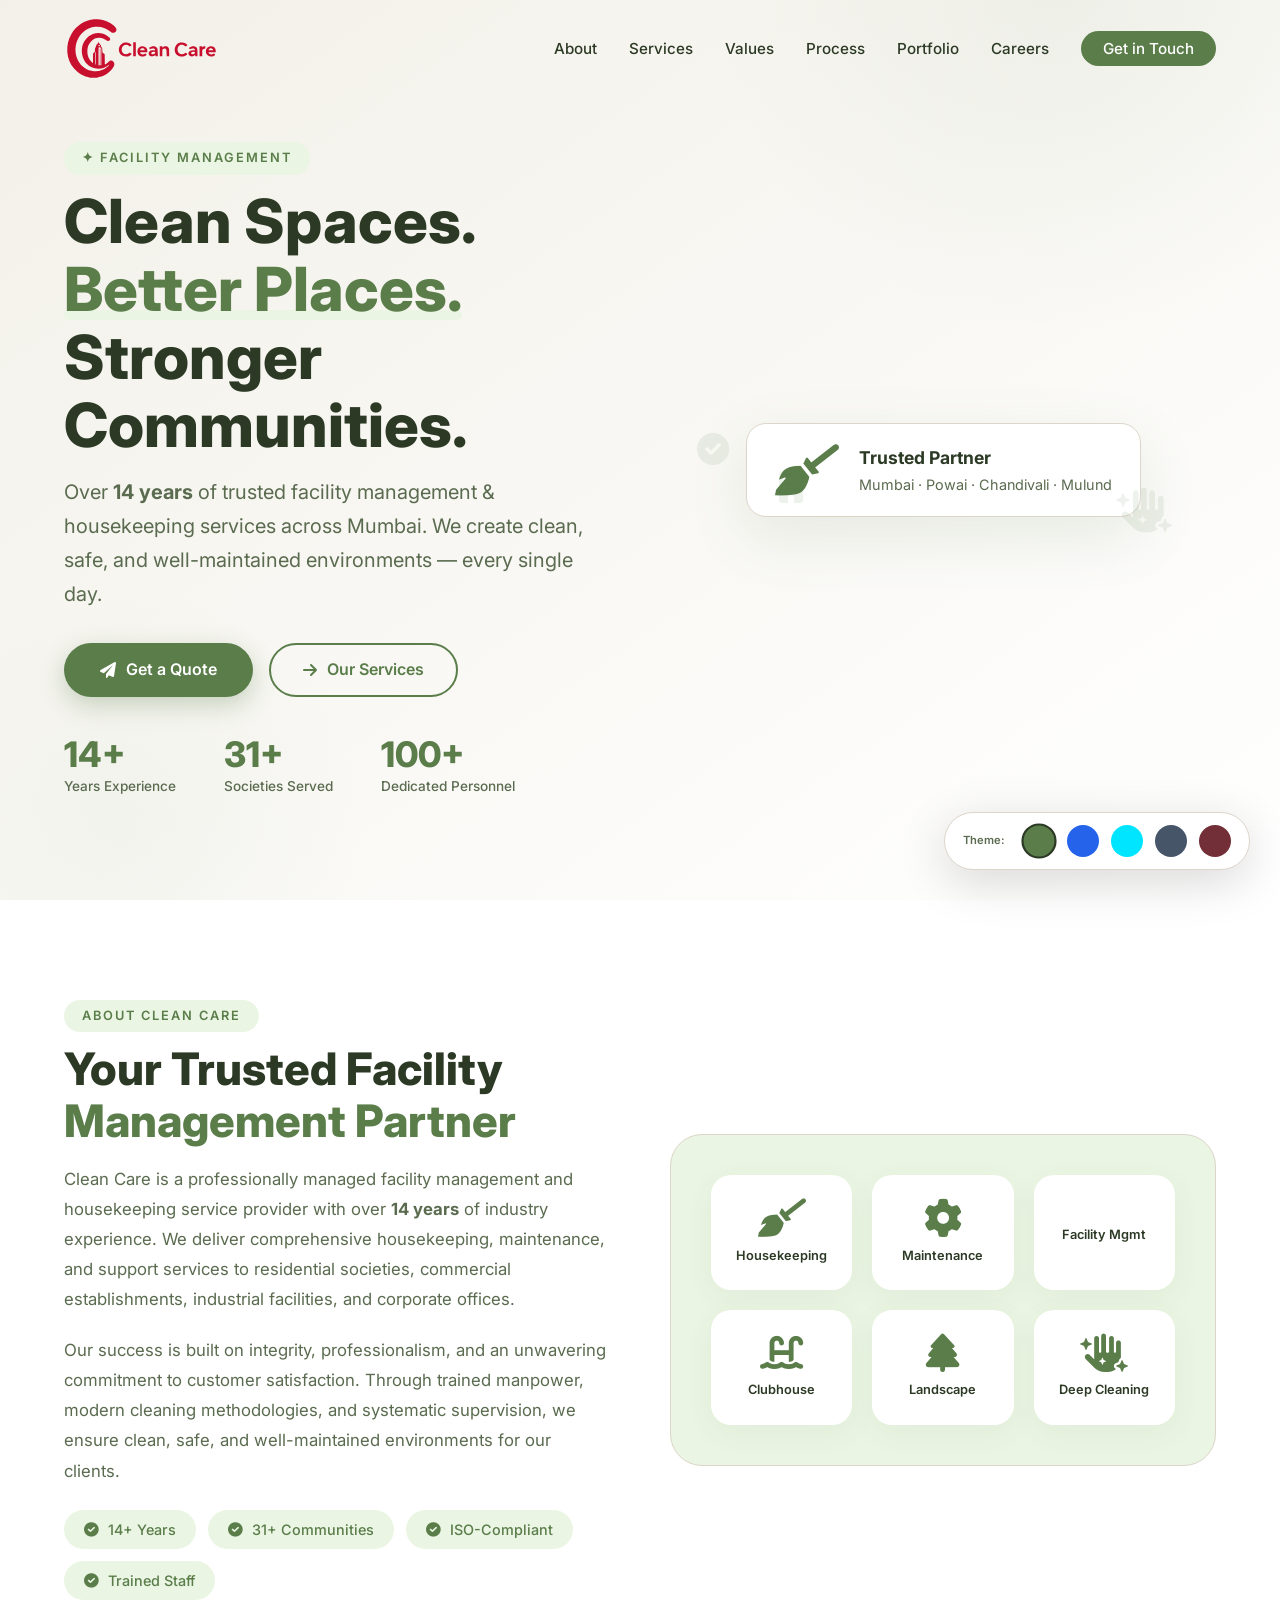
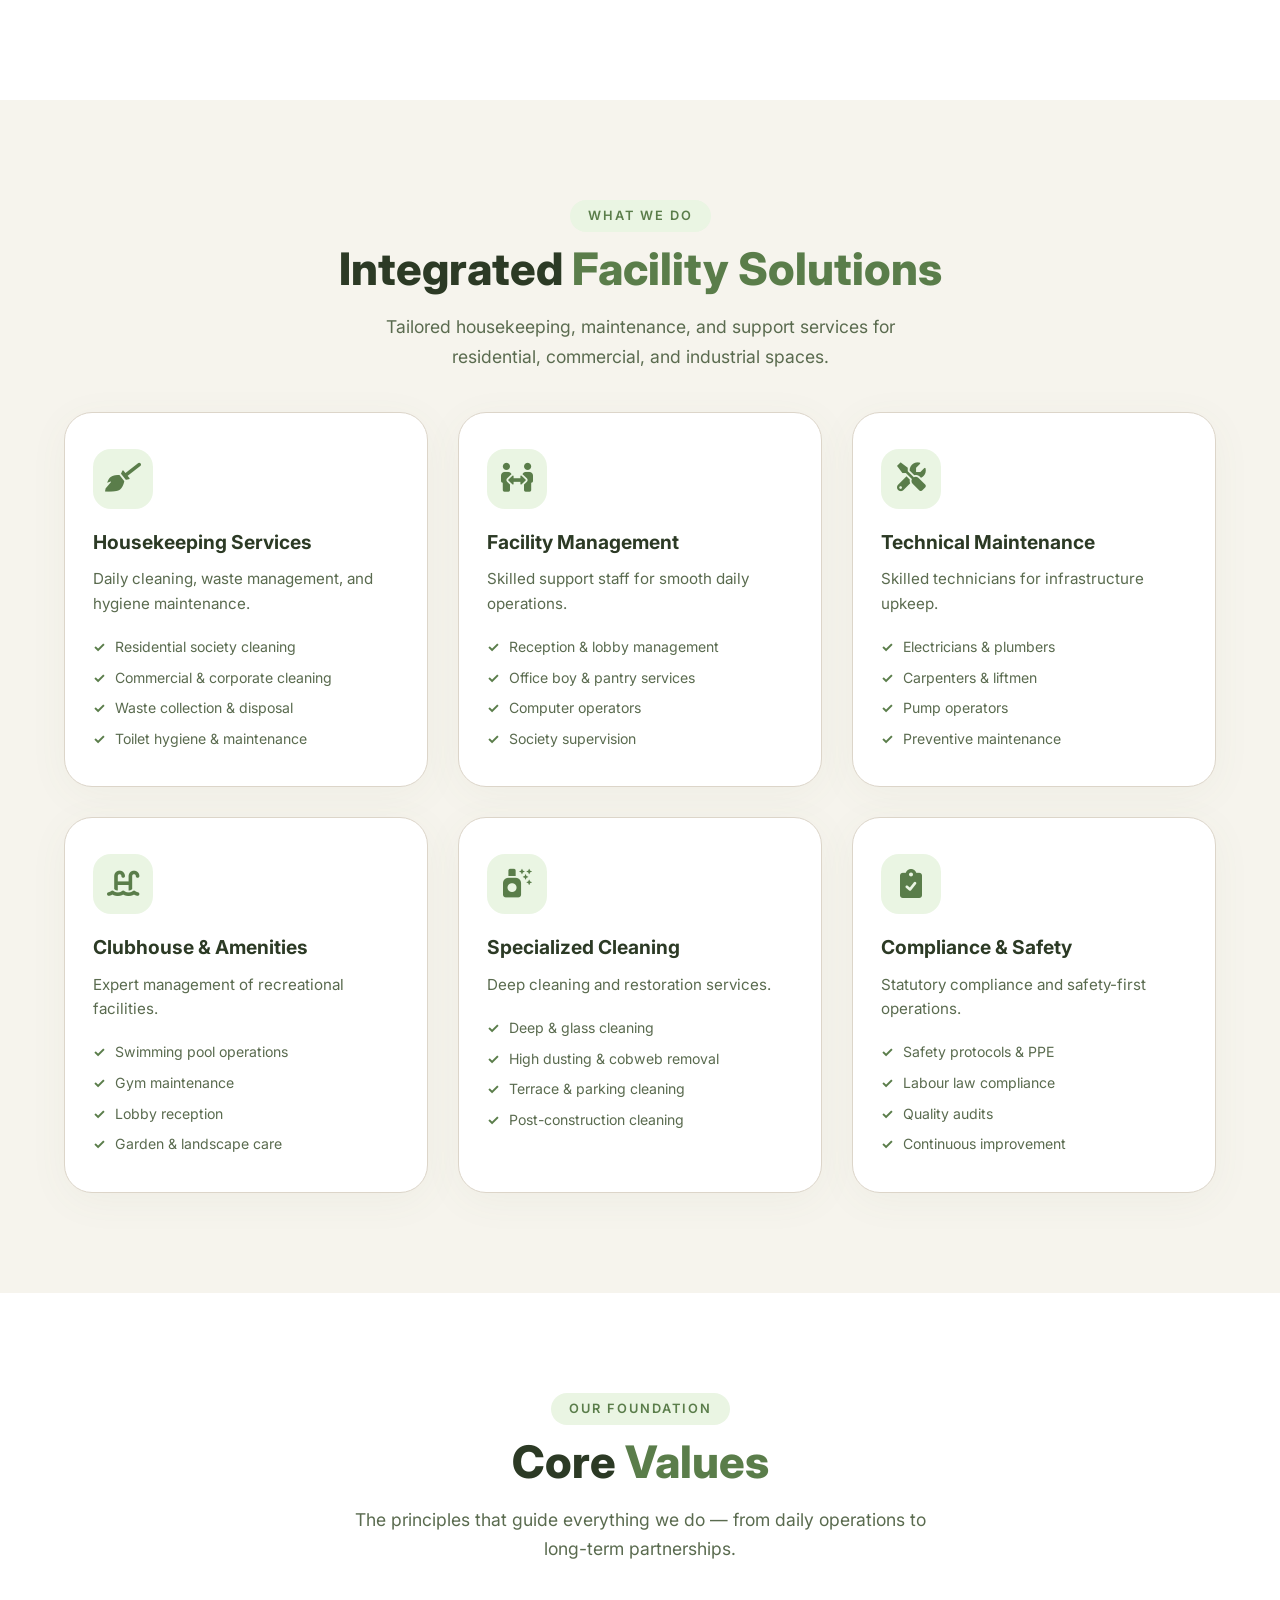
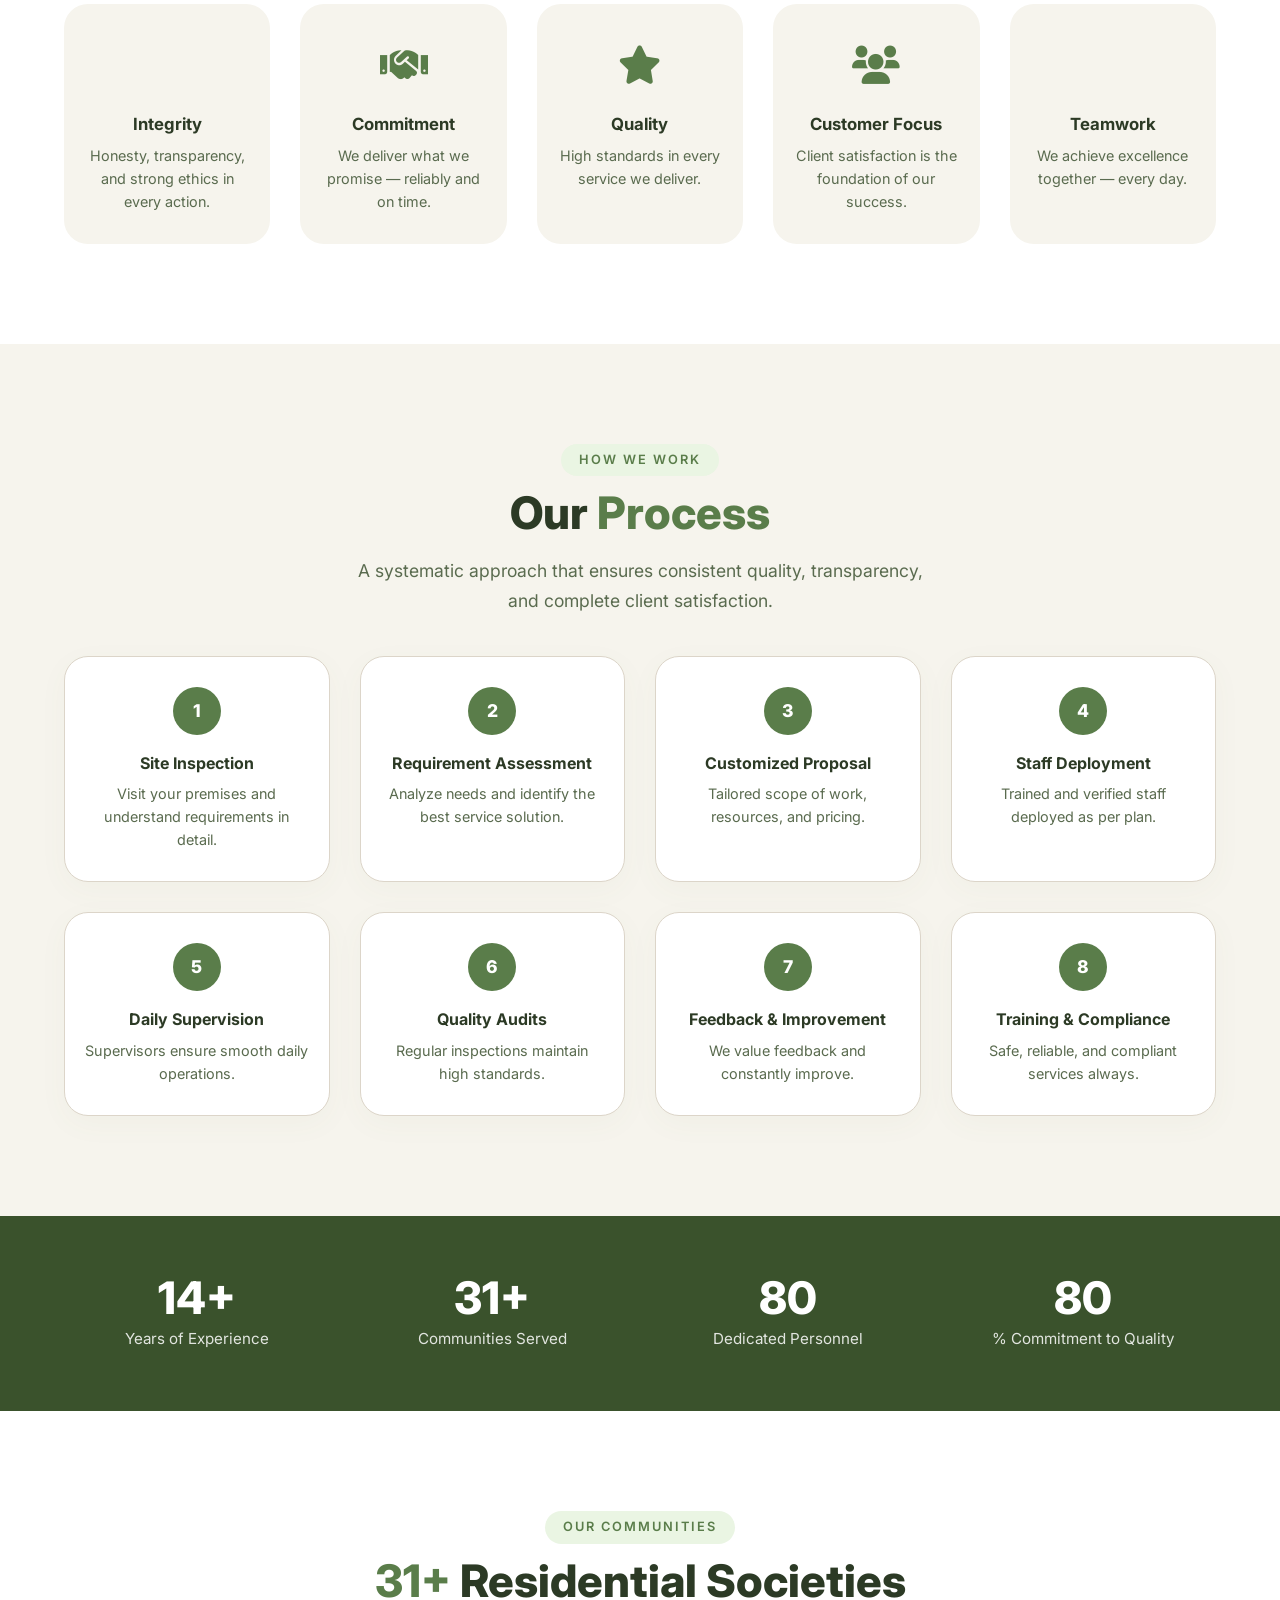
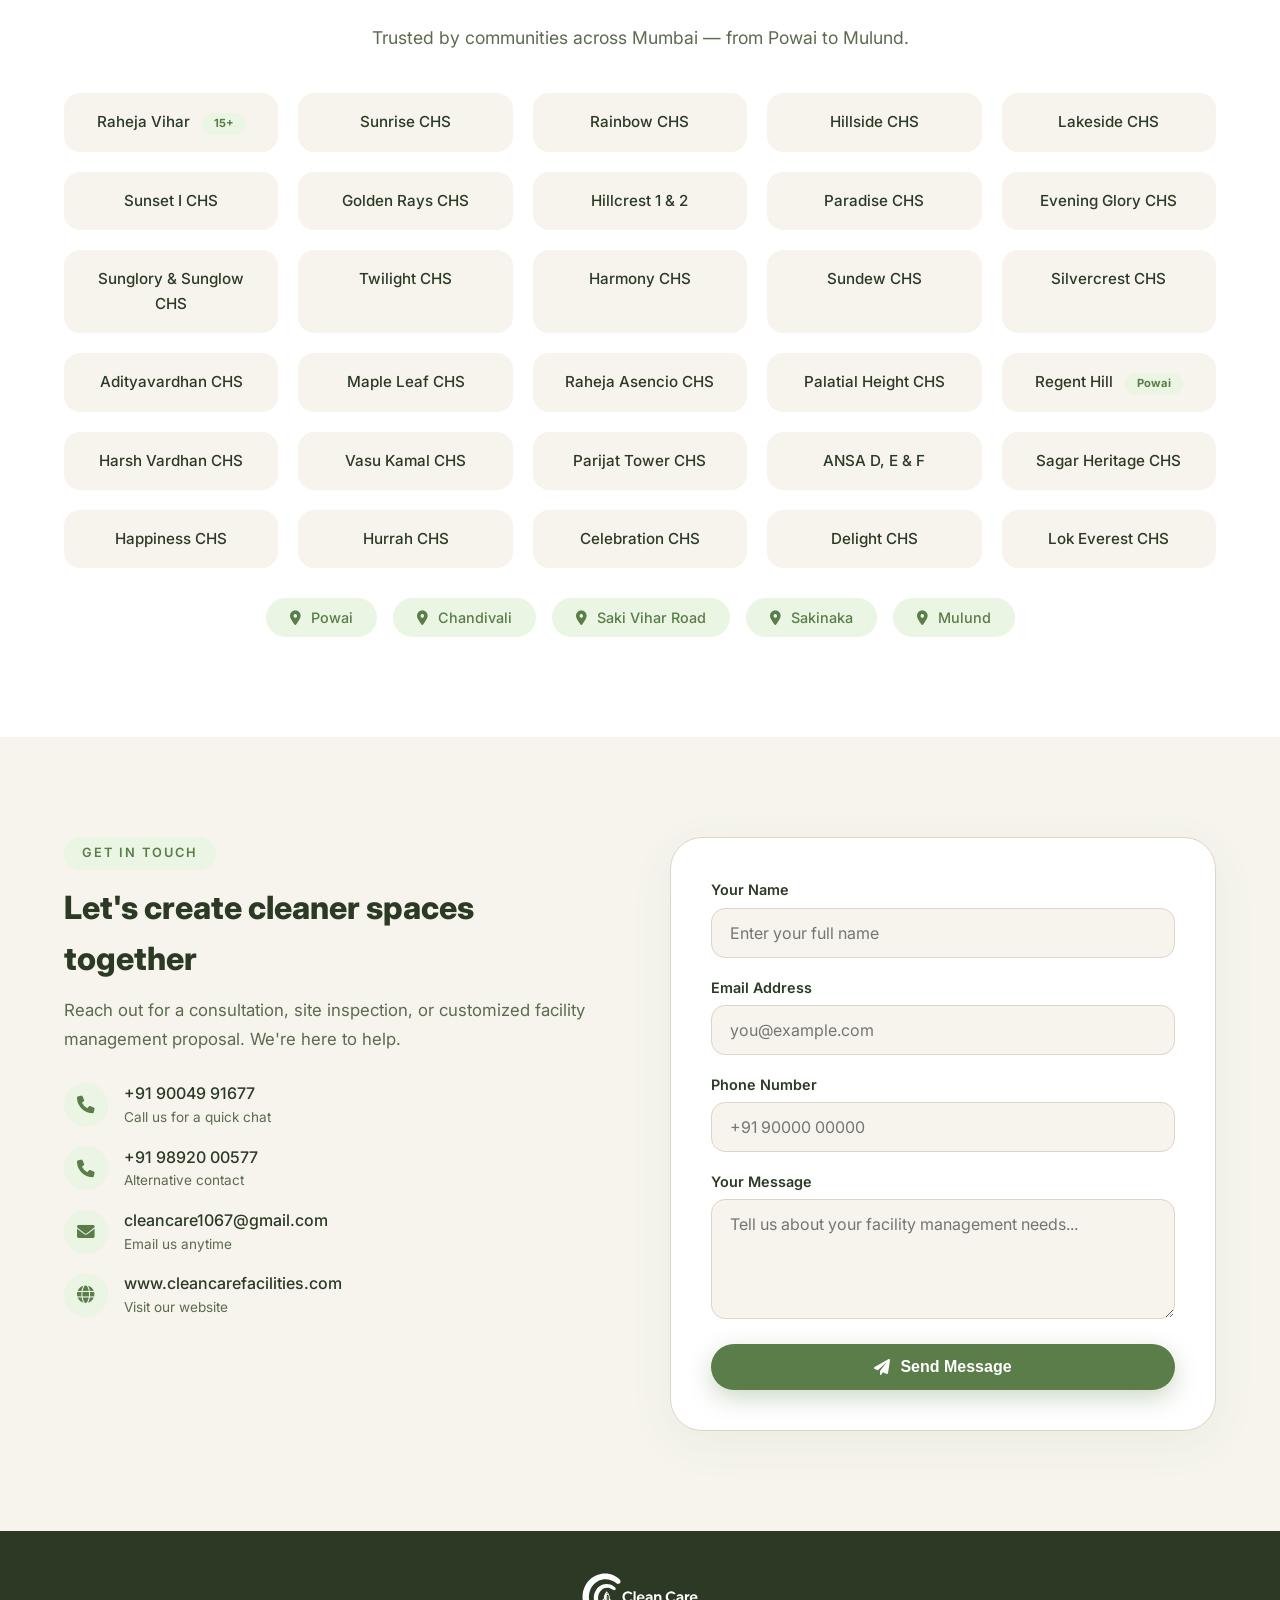
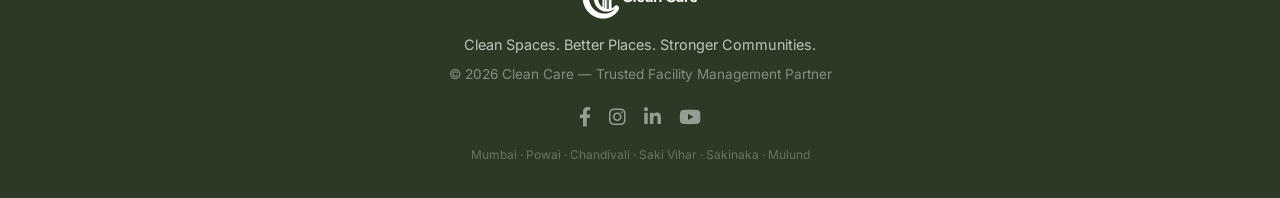
==== index.html @ 50dfb83b "Update print statement from 'Hello' to 'Goodbye'" ====
<!DOCTYPE html>
<html lang="en" data-theme="eco">
<head>
    <meta charset="UTF-8" />
    <meta name="viewport" content="width=device-width, initial-scale=1.0" />
    <title>Clean Care – Clean Spaces. Better Places. Stronger Communities.</title>

    <!-- Favicons (using your uploaded files) -->
    <link rel="icon" type="image/x-icon" href="favicon.ico" />
    <link rel="icon" type="image/png" sizes="16x16" href="favicon-16.png" />
    <link rel="icon" type="image/png" sizes="32x32" href="favicon-32.png" />
    <link rel="apple-touch-icon" sizes="180x180" href="favicon-180.png" />
    <link rel="icon" type="image/png" sizes="192x192" href="favicon-192.png" />
    <link rel="icon" type="image/png" sizes="512x512" href="favicon-512.png" />
    <link rel="icon" type="image/svg+xml" href="favicon.svg" />

    <!-- Google Fonts + Font Awesome -->
    <link rel="preconnect" href="https://fonts.googleapis.com" />
    <link rel="preconnect" href="https://fonts.gstatic.com" crossorigin />
    <link href="https://fonts.googleapis.com/css2?family=Inter:opsz,wght@14..32,300;14..32,400;14..32,600;14..32,700;14..32,800&display=swap" rel="stylesheet" />
    <link rel="stylesheet" href="https://cdnjs.cloudflare.com/ajax/libs/font-awesome/6.0.0-beta3/css/all.min.css" />

    <style>
        /* ----- CSS VARIABLES (THEMES) ----- */
        :root {
            /* Default: Eco/Green (Earth tones) */
            --primary: #5a7d4a;
            --primary-dark: #3a522c;
            --primary-soft: #eaf5e3;
            --shadow-rgb: 90, 125, 74;
            --bg-body: #f6f4ed;
            --bg-card: #ffffff;
            --text-main: #2c3a25;
            --text-muted: #5a6b4f;
            --border-color: #dcd5c9;
            --hero-bg-start: #f2f0e8;
            --hero-bg-end: #ffffff;
            --stats-bg: #3a522c;
            --footer-bg: #2c3a25;
            --badge-bg: #eaf5e3;
            --accent: #c9a84c;
            --nav-scroll-bg: rgba(255, 255, 255, 0.92);
        }

        [data-theme="corporate"] {
            --primary: #2563eb;
            --primary-dark: #1e40af;
            --primary-soft: #dbeafe;
            --shadow-rgb: 37, 99, 235;
            --bg-body: #f1f5f9;
            --bg-card: #ffffff;
            --text-main: #0f172a;
            --text-muted: #475569;
            --border-color: #e2e8f0;
            --hero-bg-start: #eff6ff;
            --hero-bg-end: #ffffff;
            --stats-bg: #1e40af;
            --footer-bg: #0f172a;
            --badge-bg: #dbeafe;
            --accent: #3b82f6;
            --nav-scroll-bg: rgba(255, 255, 255, 0.92);
        }

        [data-theme="eco"] {
            --primary: #5a7d4a;
            --primary-dark: #3a522c;
            --primary-soft: #eaf5e3;
            --shadow-rgb: 90, 125, 74;
            --bg-body: #f6f4ed;
            --bg-card: #ffffff;
            --text-main: #2c3a25;
            --text-muted: #5a6b4f;
            --border-color: #dcd5c9;
            --hero-bg-start: #f2f0e8;
            --hero-bg-end: #ffffff;
            --stats-bg: #3a522c;
            --footer-bg: #2c3a25;
            --badge-bg: #eaf5e3;
            --accent: #c9a84c;
            --nav-scroll-bg: rgba(255, 255, 255, 0.92);
        }

        [data-theme="tech"] {
            --primary: #00e5ff;
            --primary-dark: #0097a7;
            --primary-soft: #1a2a3a;
            --shadow-rgb: 0, 229, 255;
            --bg-body: #0a0a0f;
            --bg-card: #14141c;
            --text-main: #e2e8f0;
            --text-muted: #94a3b8;
            --border-color: #1e293b;
            --hero-bg-start: #0f0f1a;
            --hero-bg-end: #0a0a0f;
            --stats-bg: #0f0f1a;
            --footer-bg: #050508;
            --badge-bg: #1a2a3a;
            --accent: #ff00e5;
            --nav-scroll-bg: rgba(10, 10, 15, 0.92);
        }

        [data-theme="minimal"] {
            --primary: #475569;
            --primary-dark: #1e293b;
            --primary-soft: #f1f5f9;
            --shadow-rgb: 71, 85, 105;
            --bg-body: #ffffff;
            --bg-card: #ffffff;
            --text-main: #0f172a;
            --text-muted: #64748b;
            --border-color: #e2e8f0;
            --hero-bg-start: #f8fafc;
            --hero-bg-end: #ffffff;
            --stats-bg: #334155;
            --footer-bg: #0f172a;
            --badge-bg: #f1f5f9;
            --accent: #94a3b8;
            --nav-scroll-bg: rgba(255, 255, 255, 0.92);
        }

        [data-theme="luxury"] {
            --primary: #722f37;
            --primary-dark: #4a1920;
            --primary-soft: #f5ecec;
            --shadow-rgb: 114, 47, 55;
            --bg-body: #fdfbf7;
            --bg-card: #ffffff;
            --text-main: #2d1b1b;
            --text-muted: #6b4f4f;
            --border-color: #e8dbd4;
            --hero-bg-start: #faf6f0;
            --hero-bg-end: #fdfbf7;
            --stats-bg: #4a1920;
            --footer-bg: #2d1b1b;
            --badge-bg: #f5ecec;
            --accent: #c9a84c;
            --nav-scroll-bg: rgba(255, 253, 247, 0.92);
        }

        /* ----- RESET & BASE ----- */
        * {
            margin: 0;
            padding: 0;
            box-sizing: border-box;
        }

        html {
            scroll-behavior: smooth;
        }

        body {
            font-family: 'Inter', sans-serif;
            background: var(--bg-body);
            color: var(--text-main);
            line-height: 1.6;
            overflow-x: hidden;
            transition: background 0.5s ease, color 0.5s ease;
        }

        a {
            text-decoration: none;
            color: inherit;
        }

        img {
            max-width: 100%;
            display: block;
        }

        .container {
            max-width: 1200px;
            margin: 0 auto;
            padding: 0 24px;
        }

        /* ----- REVEAL ANIMATIONS ----- */
        .reveal {
            opacity: 0;
            transform: translateY(50px);
            transition: opacity 0.8s cubic-bezier(0.25, 0.46, 0.45, 0.94),
                transform 0.8s cubic-bezier(0.25, 0.46, 0.45, 0.94);
        }

        .reveal.visible {
            opacity: 1;
            transform: translateY(0);
        }

        .reveal-left {
            opacity: 0;
            transform: translateX(-60px);
            transition: opacity 0.8s ease, transform 0.8s ease;
        }

        .reveal-left.visible {
            opacity: 1;
            transform: translateX(0);
        }

        .reveal-right {
            opacity: 0;
            transform: translateX(60px);
            transition: opacity 0.8s ease, transform 0.8s ease;
        }

        .reveal-right.visible {
            opacity: 1;
            transform: translateX(0);
        }

        .reveal-scale {
            opacity: 0;
            transform: scale(0.92);
            transition: opacity 0.8s ease, transform 0.8s ease;
        }

        .reveal-scale.visible {
            opacity: 1;
            transform: scale(1);
        }

        /* ----- BUTTONS ----- */
        .btn-primary {
            display: inline-flex;
            align-items: center;
            gap: 10px;
            background: var(--primary);
            color: #fff;
            padding: 14px 36px;
            border-radius: 50px;
            font-weight: 600;
            font-size: 1rem;
            border: none;
            cursor: pointer;
            transition: background 0.3s ease, transform 0.25s ease, box-shadow 0.3s ease;
            box-shadow: 0 8px 24px rgba(var(--shadow-rgb), 0.30);
        }

        .btn-primary:hover {
            background: var(--primary-dark);
            transform: translateY(-3px);
            box-shadow: 0 14px 34px rgba(var(--shadow-rgb), 0.40);
        }

        .btn-outline {
            display: inline-flex;
            align-items: center;
            gap: 10px;
            background: transparent;
            color: var(--primary);
            padding: 12px 32px;
            border-radius: 50px;
            font-weight: 600;
            font-size: 1rem;
            border: 2px solid var(--primary);
            cursor: pointer;
            transition: all 0.3s ease;
        }

        .btn-outline:hover {
            background: var(--primary);
            color: #fff;
            transform: translateY(-3px);
            box-shadow: 0 8px 24px rgba(var(--shadow-rgb), 0.25);
        }

        /* ----- NAV ----- */
        .navbar {
            position: fixed;
            top: 0;
            left: 0;
            width: 100%;
            z-index: 1000;
            padding: 16px 0;
            transition: background 0.4s ease, box-shadow 0.4s ease, padding 0.3s ease;
            background: transparent;
        }

        .navbar.scrolled {
            background: var(--nav-scroll-bg);
            backdrop-filter: blur(14px);
            box-shadow: 0 4px 30px rgba(0, 0, 0, 0.06);
            padding: 10px 0;
        }

        .navbar .container {
            display: flex;
            align-items: center;
            justify-content: space-between;
        }

        .logo {
            display: flex;
            align-items: center;
            gap: 10px;
            font-weight: 800;
            font-size: 1.6rem;
            color: var(--primary);
        }

        .logo img {
            height: 65px; /* larger logo */
            width: auto;
            object-fit: contain;
        }

        .logo span {
            color: var(--text-main);
        }

        .nav-links {
            display: flex;
            align-items: center;
            gap: 32px;
            list-style: none;
        }

        .nav-links a {
            font-weight: 500;
            font-size: 0.95rem;
            color: var(--text-main);
            transition: color 0.3s ease;
            position: relative;
        }

        .nav-links a::after {
            content: '';
            position: absolute;
            bottom: -4px;
            left: 0;
            width: 0;
            height: 2px;
            background: var(--primary);
            transition: width 0.3s ease;
        }

        .nav-links a:hover {
            color: var(--primary);
        }

        .nav-links a:hover::after {
            width: 100%;
        }

        .nav-cta {
            background: var(--primary);
            color: #fff !important;
            padding: 8px 22px;
            border-radius: 50px;
            font-weight: 600;
            transition: background 0.3s ease, transform 0.25s ease;
        }

        .nav-cta::after {
            display: none !important;
        }

        .nav-cta:hover {
            background: var(--primary-dark);
            transform: scale(1.04);
            color: #fff !important;
        }

        .hamburger {
            display: none;
            flex-direction: column;
            gap: 5px;
            cursor: pointer;
            background: none;
            border: none;
            padding: 6px;
        }

        .hamburger span {
            width: 28px;
            height: 3px;
            background: var(--text-main);
            border-radius: 4px;
            transition: all 0.3s ease;
        }

        .hamburger.active span:nth-child(1) {
            transform: translateY(8px) rotate(45deg);
        }
        .hamburger.active span:nth-child(2) {
            opacity: 0;
        }
        .hamburger.active span:nth-child(3) {
            transform: translateY(-8px) rotate(-45deg);
        }

        /* ----- HERO ----- */
        .hero {
            min-height: 100vh;
            display: flex;
            align-items: center;
            padding: 120px 0 80px;
            background: linear-gradient(145deg, var(--hero-bg-start) 0%, var(--hero-bg-end) 100%);
            position: relative;
            overflow: hidden;
            transition: background 0.5s ease;
        }

        .hero::before {
            content: '';
            position: absolute;
            top: -40%;
            right: -10%;
            width: 700px;
            height: 700px;
            background: radial-gradient(circle, rgba(var(--shadow-rgb), 0.06) 0%, transparent 70%);
            border-radius: 50%;
            pointer-events: none;
        }

        .hero::after {
            content: '';
            position: absolute;
            bottom: -20%;
            left: -10%;
            width: 500px;
            height: 500px;
            background: radial-gradient(circle, rgba(var(--shadow-rgb), 0.04) 0%, transparent 70%);
            border-radius: 50%;
            pointer-events: none;
        }

        .hero-grid {
            display: grid;
            grid-template-columns: 1fr 1fr;
            gap: 60px;
            align-items: center;
            position: relative;
            z-index: 2;
        }

        .hero-content h1 {
            font-size: 3.8rem;
            font-weight: 800;
            line-height: 1.12;
            color: var(--text-main);
            margin-bottom: 16px;
        }

        .hero-content h1 .highlight {
            color: var(--primary);
            position: relative;
        }

        .hero-content h1 .highlight::after {
            content: '';
            position: absolute;
            bottom: 6px;
            left: 0;
            width: 100%;
            height: 10px;
            background: var(--primary-soft);
            border-radius: 10px;
            z-index: -1;
        }

        .hero-tagline {
            font-size: 1.25rem;
            color: var(--text-muted);
            max-width: 520px;
            margin-bottom: 32px;
            font-weight: 400;
            line-height: 1.7;
        }

        .hero-actions {
            display: flex;
            flex-wrap: wrap;
            gap: 16px;
            margin-bottom: 40px;
        }

        .hero-stats {
            display: flex;
            gap: 48px;
        }

        .hero-stats .stat-item {
            display: flex;
            flex-direction: column;
        }

        .hero-stats .stat-number {
            font-size: 2.2rem;
            font-weight: 800;
            color: var(--primary);
            line-height: 1;
        }

        .hero-stats .stat-label {
            font-size: 0.85rem;
            color: var(--text-muted);
            font-weight: 500;
            margin-top: 4px;
        }

        .hero-visual {
            display: flex;
            justify-content: center;
            align-items: center;
            position: relative;
        }

        .hero-badge {
            background: var(--bg-card);
            padding: 20px 28px;
            border-radius: 20px;
            box-shadow: 0 20px 60px rgba(var(--shadow-rgb), 0.12);
            display: flex;
            align-items: center;
            gap: 20px;
            max-width: 420px;
            backdrop-filter: blur(4px);
            border: 1px solid var(--border-color);
            animation: floatBadge 6s ease-in-out infinite;
            transition: background 0.5s ease, border-color 0.5s ease;
        }

        .hero-badge i {
            font-size: 3.2rem;
            color: var(--primary);
        }

        .hero-badge-text h4 {
            font-weight: 700;
            font-size: 1.1rem;
            color: var(--text-main);
        }

        .hero-badge-text p {
            font-size: 0.9rem;
            color: var(--text-muted);
            margin: 0;
        }

        @keyframes floatBadge {
            0%,
            100% {
                transform: translateY(0);
            }
            50% {
                transform: translateY(-14px);
            }
        }

        .floating-icons {
            position: absolute;
            width: 100%;
            height: 100%;
            top: 0;
            left: 0;
            pointer-events: none;
        }

        .floating-icons i {
            position: absolute;
            color: rgba(var(--shadow-rgb), 0.10);
            font-size: 2rem;
            animation: floatIcon 10s ease-in-out infinite;
        }

        .floating-icons i:nth-child(1) {
            top: 10%;
            left: 5%;
            animation-delay: 0s;
        }
        .floating-icons i:nth-child(2) {
            top: 70%;
            right: 8%;
            animation-delay: 2s;
            font-size: 2.8rem;
        }
        .floating-icons i:nth-child(3) {
            bottom: 15%;
            left: 20%;
            animation-delay: 4s;
        }

        @keyframes floatIcon {
            0%,
            100% {
                transform: translateY(0) rotate(0deg);
            }
            50% {
                transform: translateY(-20px) rotate(8deg);
            }
        }

        /* ----- SECTION TITLES ----- */
        .section-label {
            display: inline-block;
            font-size: 0.8rem;
            font-weight: 600;
            letter-spacing: 2px;
            text-transform: uppercase;
            color: var(--primary);
            background: var(--primary-soft);
            padding: 6px 18px;
            border-radius: 50px;
            margin-bottom: 12px;
            transition: background 0.5s ease, color 0.5s ease;
        }

        .section-title {
            font-size: 2.8rem;
            font-weight: 800;
            color: var(--text-main);
            line-height: 1.15;
            margin-bottom: 16px;
        }

        .section-title .highlight {
            color: var(--primary);
        }

        .section-sub {
            font-size: 1.1rem;
            color: var(--text-muted);
            max-width: 600px;
            line-height: 1.7;
        }

        .section-center {
            text-align: center;
        }

        .section-center .section-sub {
            margin: 0 auto 40px;
        }

        /* ----- ABOUT ----- */
        .about {
            padding: 100px 0;
            background: var(--bg-card);
            transition: background 0.5s ease;
        }

        .about-grid {
            display: grid;
            grid-template-columns: 1fr 1fr;
            gap: 60px;
            align-items: center;
        }

        .about-text p {
            color: var(--text-muted);
            font-size: 1.05rem;
            line-height: 1.8;
            margin-bottom: 20px;
        }

        .about-text .badge-list {
            display: flex;
            flex-wrap: wrap;
            gap: 12px;
            margin-top: 24px;
        }

        .about-text .badge-list span {
            background: var(--badge-bg);
            padding: 8px 20px;
            border-radius: 50px;
            font-size: 0.9rem;
            font-weight: 500;
            color: var(--primary);
            transition: background 0.5s ease, color 0.5s ease;
        }

        .about-image {
            background: var(--primary-soft);
            border-radius: 32px;
            padding: 40px;
            display: flex;
            justify-content: center;
            align-items: center;
            min-height: 320px;
            position: relative;
            overflow: hidden;
            border: 1px solid var(--border-color);
            transition: background 0.5s ease, border-color 0.5s ease;
        }

        .about-image .about-icon-grid {
            display: grid;
            grid-template-columns: 1fr 1fr 1fr;
            gap: 20px;
            width: 100%;
        }

        .about-image .about-icon-grid .icon-box {
            background: var(--bg-card);
            border-radius: 20px;
            padding: 24px 12px;
            text-align: center;
            box-shadow: 0 8px 30px rgba(var(--shadow-rgb), 0.06);
            transition: transform 0.3s ease, background 0.5s ease;
        }

        .about-image .about-icon-grid .icon-box:hover {
            transform: translateY(-6px);
        }

        .about-image .about-icon-grid .icon-box i {
            font-size: 2.4rem;
            color: var(--primary);
            margin-bottom: 8px;
        }

        .about-image .about-icon-grid .icon-box span {
            font-size: 0.8rem;
            font-weight: 600;
            color: var(--text-main);
            display: block;
        }

        /* ----- SERVICES ----- */
        .services {
            padding: 100px 0;
            background: var(--bg-body);
            transition: background 0.5s ease;
        }

        .services-grid {
            display: grid;
            grid-template-columns: repeat(auto-fit, minmax(280px, 1fr));
            gap: 30px;
            margin-top: 20px;
        }

        .service-card {
            background: var(--bg-card);
            border-radius: 28px;
            padding: 36px 28px 32px;
            box-shadow: 0 8px 40px rgba(var(--shadow-rgb), 0.05);
            transition: all 0.4s cubic-bezier(0.25, 0.46, 0.45, 0.94), background 0.5s ease;
            border: 1px solid var(--border-color);
            position: relative;
            overflow: hidden;
        }

        .service-card::before {
            content: '';
            position: absolute;
            top: 0;
            left: 0;
            width: 100%;
            height: 4px;
            background: linear-gradient(90deg, var(--primary), var(--accent));
            opacity: 0;
            transition: opacity 0.4s ease;
        }

        .service-card:hover {
            transform: translateY(-10px);
            box-shadow: 0 24px 60px rgba(var(--shadow-rgb), 0.12);
            border-color: rgba(var(--shadow-rgb), 0.2);
        }

        .service-card:hover::before {
            opacity: 1;
        }

        .service-card .icon-wrap {
            width: 60px;
            height: 60px;
            background: var(--primary-soft);
            border-radius: 18px;
            display: flex;
            align-items: center;
            justify-content: center;
            font-size: 1.8rem;
            color: var(--primary);
            margin-bottom: 18px;
            transition: background 0.3s ease, transform 0.3s ease, color 0.3s ease;
        }

        .service-card:hover .icon-wrap {
            background: var(--primary);
            color: #fff;
            transform: scale(1.04) rotate(-2deg);
        }

        .service-card h3 {
            font-size: 1.2rem;
            font-weight: 700;
            color: var(--text-main);
            margin-bottom: 10px;
        }

        .service-card p {
            color: var(--text-muted);
            font-size: 0.95rem;
            line-height: 1.6;
            margin-bottom: 16px;
        }

        .service-card ul {
            list-style: none;
            padding: 0;
            margin: 0;
        }

        .service-card ul li {
            font-size: 0.88rem;
            color: var(--text-muted);
            padding: 4px 0 4px 22px;
            position: relative;
        }

        .service-card ul li::before {
            content: '✓';
            position: absolute;
            left: 0;
            color: var(--primary);
            font-weight: 700;
        }

        /* ----- VALUES ----- */
        .values {
            padding: 100px 0;
            background: var(--bg-card);
            transition: background 0.5s ease;
        }

        .values-grid {
            display: grid;
            grid-template-columns: repeat(auto-fit, minmax(180px, 1fr));
            gap: 30px;
            margin-top: 20px;
        }

        .value-item {
            text-align: center;
            padding: 30px 20px;
            background: var(--bg-body);
            border-radius: 24px;
            transition: all 0.4s ease, background 0.5s ease;
            border: 1px solid transparent;
        }

        .value-item:hover {
            background: var(--bg-card);
            border-color: var(--border-color);
            transform: translateY(-6px);
            box-shadow: 0 12px 40px rgba(var(--shadow-rgb), 0.06);
        }

        .value-item .icon {
            font-size: 2.4rem;
            color: var(--primary);
            margin-bottom: 14px;
            display: block;
        }

        .value-item h4 {
            font-weight: 700;
            font-size: 1.05rem;
            color: var(--text-main);
            margin-bottom: 6px;
        }

        .value-item p {
            font-size: 0.9rem;
            color: var(--text-muted);
            margin: 0;
        }

        /* ----- PROCESS ----- */
        .process {
            padding: 100px 0;
            background: var(--bg-body);
            transition: background 0.5s ease;
        }

        .process-steps {
            display: grid;
            grid-template-columns: repeat(auto-fit, minmax(220px, 1fr));
            gap: 30px;
            margin-top: 20px;
        }

        .step {
            text-align: center;
            padding: 30px 20px;
            background: var(--bg-card);
            border-radius: 24px;
            box-shadow: 0 8px 30px rgba(var(--shadow-rgb), 0.04);
            transition: all 0.4s ease, background 0.5s ease;
            border: 1px solid var(--border-color);
        }

        .step:hover {
            transform: translateY(-6px);
            box-shadow: 0 16px 48px rgba(var(--shadow-rgb), 0.08);
        }

        .step .step-num {
            width: 48px;
            height: 48px;
            background: var(--primary);
            color: #fff;
            border-radius: 50%;
            display: flex;
            align-items: center;
            justify-content: center;
            font-weight: 800;
            font-size: 1.1rem;
            margin: 0 auto 16px;
            transition: background 0.5s ease;
        }

        .step h4 {
            font-weight: 700;
            color: var(--text-main);
            margin-bottom: 6px;
        }

        .step p {
            font-size: 0.9rem;
            color: var(--text-muted);
            margin: 0;
        }

        /* ----- STATS BAR ----- */
        .stats-bar {
            padding: 60px 0;
            background: var(--stats-bg);
            color: #fff;
            transition: background 0.5s ease;
        }

        .stats-grid {
            display: grid;
            grid-template-columns: repeat(auto-fit, minmax(160px, 1fr));
            gap: 30px;
            text-align: center;
        }

        .stats-grid .stat {
            display: flex;
            flex-direction: column;
        }

        .stats-grid .stat .number {
            font-size: 2.8rem;
            font-weight: 800;
            line-height: 1;
        }

        .stats-grid .stat .label {
            font-size: 0.95rem;
            opacity: 0.85;
            font-weight: 400;
            margin-top: 6px;
        }

        /* ----- PORTFOLIO ----- */
        .portfolio {
            padding: 100px 0;
            background: var(--bg-card);
            transition: background 0.5s ease;
        }

        .portfolio-grid {
            display: grid;
            grid-template-columns: repeat(auto-fit, minmax(200px, 1fr));
            gap: 20px;
            margin-top: 30px;
        }

        .portfolio-item {
            background: var(--bg-body);
            padding: 16px 20px;
            border-radius: 16px;
            font-weight: 500;
            color: var(--text-main);
            text-align: center;
            transition: all 0.3s ease, background 0.5s ease;
            border: 1px solid transparent;
            font-size: 0.95rem;
        }

        .portfolio-item:hover {
            background: var(--bg-card);
            border-color: var(--border-color);
            transform: translateY(-4px);
            box-shadow: 0 8px 24px rgba(var(--shadow-rgb), 0.06);
            color: var(--primary);
        }

        .portfolio-item .badge {
            display: inline-block;
            background: var(--primary-soft);
            color: var(--primary);
            font-size: 0.7rem;
            font-weight: 700;
            padding: 2px 12px;
            border-radius: 50px;
            margin-left: 8px;
            transition: background 0.5s ease, color 0.5s ease;
        }

        .portfolio-locations {
            display: flex;
            flex-wrap: wrap;
            justify-content: center;
            gap: 16px;
            margin-top: 30px;
        }

        .portfolio-locations span {
            background: var(--badge-bg);
            padding: 8px 24px;
            border-radius: 50px;
            font-weight: 500;
            font-size: 0.9rem;
            color: var(--primary);
            transition: background 0.5s ease, color 0.5s ease;
        }

        /* ----- CONTACT ----- */
        .contact {
            padding: 100px 0;
            background: var(--bg-body);
            transition: background 0.5s ease;
        }

        .contact-wrap {
            display: grid;
            grid-template-columns: 1fr 1fr;
            gap: 60px;
            align-items: start;
        }

        .contact-info h3 {
            font-size: 2rem;
            font-weight: 800;
            color: var(--text-main);
            margin-bottom: 12px;
        }

        .contact-info p {
            color: var(--text-muted);
            font-size: 1.05rem;
            line-height: 1.7;
            margin-bottom: 28px;
        }

        .contact-detail {
            display: flex;
            align-items: center;
            gap: 16px;
            margin-bottom: 16px;
        }

        .contact-detail .icon {
            width: 44px;
            height: 44px;
            background: var(--primary-soft);
            border-radius: 50%;
            display: flex;
            align-items: center;
            justify-content: center;
            color: var(--primary);
            font-size: 1.1rem;
            flex-shrink: 0;
            transition: background 0.5s ease, color 0.5s ease;
        }

        .contact-detail .text {
            font-weight: 500;
            color: var(--text-main);
        }

        .contact-detail .text small {
            font-weight: 400;
            color: var(--text-muted);
            display: block;
            font-size: 0.85rem;
        }

        .contact-form {
            background: var(--bg-card);
            padding: 40px;
            border-radius: 32px;
            box-shadow: 0 12px 48px rgba(var(--shadow-rgb), 0.06);
            border: 1px solid var(--border-color);
            transition: background 0.5s ease, border-color 0.5s ease;
        }

        .contact-form label {
            font-weight: 600;
            font-size: 0.9rem;
            color: var(--text-main);
            display: block;
            margin-bottom: 6px;
        }

        .contact-form input,
        .contact-form textarea {
            width: 100%;
            padding: 14px 18px;
            border: 1px solid var(--border-color);
            border-radius: 14px;
            font-family: 'Inter', sans-serif;
            font-size: 1rem;
            transition: border 0.3s ease, box-shadow 0.3s ease, background 0.3s ease;
            background: var(--bg-body);
            color: var(--text-main);
            margin-bottom: 18px;
            outline: none;
        }

        .contact-form input:focus,
        .contact-form textarea:focus {
            border-color: var(--primary);
            box-shadow: 0 0 0 4px rgba(var(--shadow-rgb), 0.08);
            background: var(--bg-card);
        }

        .contact-form textarea {
            resize: vertical;
            min-height: 120px;
        }

        /* ----- FOOTER ----- */
        .footer {
            padding: 40px 0 28px;
            background: var(--footer-bg);
            color: rgba(255, 255, 255, 0.7);
            text-align: center;
            transition: background 0.5s ease;
        }

        .footer .logo {
            color: #fff;
            justify-content: center;
            margin-bottom: 12px;
        }

        .footer .logo img {
            height: 50px;
            width: auto;
            filter: brightness(0) invert(1); /* makes white logo visible on dark bg */
        }

        .footer p {
            font-size: 0.9rem;
            margin-bottom: 6px;
        }

        .footer .footer-social {
            display: flex;
            justify-content: center;
            gap: 18px;
            margin: 16px 0 12px;
        }

        .footer .footer-social a {
            color: rgba(255, 255, 255, 0.5);
            font-size: 1.2rem;
            transition: color 0.3s ease;
        }

        .footer .footer-social a:hover {
            color: var(--accent);
        }

        /* ----- THEME SWITCHER (FLOATING) ----- */
        .theme-switcher {
            position: fixed;
            bottom: 30px;
            right: 30px;
            z-index: 9999;
            background: var(--bg-card);
            border-radius: 60px;
            padding: 12px 18px;
            box-shadow: 0 12px 48px rgba(0, 0, 0, 0.15);
            border: 1px solid var(--border-color);
            display: flex;
            gap: 12px;
            align-items: center;
            backdrop-filter: blur(12px);
            transition: background 0.4s ease, border-color 0.4s ease;
        }

        .theme-switcher .theme-dot {
            width: 32px;
            height: 32px;
            border-radius: 50%;
            border: 2px solid transparent;
            cursor: pointer;
            transition: transform 0.3s ease, border-color 0.3s ease;
            position: relative;
        }

        .theme-switcher .theme-dot:hover {
            transform: scale(1.15);
        }

        .theme-switcher .theme-dot.active {
            border-color: var(--text-main);
            transform: scale(1.1);
            box-shadow: 0 0 0 2px var(--bg-card);
        }

        .theme-dot[data-theme="corporate"] { background: #2563eb; }
        .theme-dot[data-theme="eco"] { background: #5a7d4a; }
        .theme-dot[data-theme="tech"] { background: #00e5ff; }
        .theme-dot[data-theme="minimal"] { background: #475569; }
        .theme-dot[data-theme="luxury"] { background: #722f37; }

        .theme-label {
            font-size: 0.7rem;
            font-weight: 600;
            color: var(--text-muted);
            padding-right: 6px;
            display: none;
        }

        @media (min-width: 768px) {
            .theme-label {
                display: inline;
            }
        }

        /* ----- RESPONSIVE ----- */
        @media (max-width: 1024px) {
            .hero-grid {
                grid-template-columns: 1fr;
                gap: 40px;
                text-align: center;
            }

            .hero-content h1 {
                font-size: 3rem;
            }

            .hero-tagline {
                margin-left: auto;
                margin-right: auto;
            }

            .hero-actions {
                justify-content: center;
            }

            .hero-stats {
                justify-content: center;
            }

            .about-grid {
                grid-template-columns: 1fr;
                gap: 40px;
            }

            .contact-wrap {
                grid-template-columns: 1fr;
                gap: 40px;
            }
        }

        @media (max-width: 768px) {
            .nav-links {
                position: fixed;
                top: 0;
                left: 0;
                width: 100%;
                height: 100vh;
                background: var(--bg-card);
                backdrop-filter: blur(14px);
                flex-direction: column;
                justify-content: center;
                gap: 24px;
                transform: translateX(100%);
                transition: transform 0.4s ease, background 0.5s ease;
                padding: 40px;
            }

            .nav-links.open {
                transform: translateX(0);
            }

            .hamburger {
                display: flex;
                z-index: 1001;
            }

            .hero-content h1 {
                font-size: 2.4rem;
            }

            .section-title {
                font-size: 2rem;
            }

            .services-grid {
                grid-template-columns: 1fr;
            }

            .values-grid {
                grid-template-columns: 1fr 1fr;
            }

            .process-steps {
                grid-template-columns: 1fr 1fr;
            }

            .stats-grid {
                grid-template-columns: 1fr 1fr;
            }

            .contact-form {
                padding: 24px;
            }

            .about-image .about-icon-grid {
                grid-template-columns: 1fr 1fr;
                gap: 12px;
            }

            .hero-stats {
                gap: 24px;
                flex-wrap: wrap;
            }

            .hero-badge {
                padding: 16px 20px;
                flex-direction: column;
                text-align: center;
            }

            .theme-switcher {
                bottom: 16px;
                right: 16px;
                padding: 10px 14px;
                gap: 8px;
            }

            .theme-switcher .theme-dot {
                width: 28px;
                height: 28px;
            }
        }

        @media (max-width: 480px) {
            .values-grid {
                grid-template-columns: 1fr;
            }
            .process-steps {
                grid-template-columns: 1fr;
            }
            .portfolio-grid {
                grid-template-columns: 1fr 1fr;
            }
            .hero-content h1 {
                font-size: 2rem;
            }
            .btn-primary,
            .btn-outline {
                padding: 12px 24px;
                font-size: 0.9rem;
            }
            .theme-switcher {
                gap: 6px;
                padding: 8px 12px;
            }
            .theme-switcher .theme-dot {
                width: 24px;
                height: 24px;
            }
        }
    </style>
</head>
<body>

    <!-- ===== NAVBAR ===== -->
    <nav class="navbar" id="navbar">
        <div class="container">
            <a href="#" class="logo">
                <!-- Using your full-color logo.svg -->
                <img src="logo.svg" alt="Clean Care" />
            </a>
            <ul class="nav-links" id="navLinks">
                <li><a href="#about">About</a></li>
                <li><a href="#services">Services</a></li>
                <li><a href="#values">Values</a></li>
                <li><a href="#process">Process</a></li>
                <li><a href="#portfolio">Portfolio</a></li>
                <li><a href="careers.html">Careers</a></li>
                <li><a href="#contact" class="nav-cta">Get in Touch</a></li>
            </ul>
            <button class="hamburger" id="hamburger" aria-label="Menu">
                <span></span>
                <span></span>
                <span></span>
            </button>
        </div>
    </nav>

    <!-- ===== HERO ===== -->
    <section class="hero" id="home">
        <div class="container">
            <div class="hero-grid">
                <div class="hero-content reveal">
                    <div class="section-label">✦ Facility Management</div>
                    <h1>
                        Clean Spaces.<br />
                        <span class="highlight">Better Places.</span><br />
                        Stronger Communities.
                    </h1>
                    <p class="hero-tagline">
                        Over <strong>14 years</strong> of trusted facility management &
                        housekeeping services across Mumbai. We create clean, safe,
                        and well-maintained environments — every single day.
                    </p>
                    <div class="hero-actions">
                        <a href="#contact" class="btn-primary">
                            <i class="fas fa-paper-plane"></i> Get a Quote
                        </a>
                        <a href="#services" class="btn-outline">
                            <i class="fas fa-arrow-right"></i> Our Services
                        </a>
                    </div>
                    <div class="hero-stats">
                        <div class="stat-item">
                            <span class="stat-number">14+</span>
                            <span class="stat-label">Years Experience</span>
                        </div>
                        <div class="stat-item">
                            <span class="stat-number">31+</span>
                            <span class="stat-label">Societies Served</span>
                        </div>
                        <div class="stat-item">
                            <span class="stat-number">100+</span>
                            <span class="stat-label">Dedicated Personnel</span>
                        </div>
                    </div>
                </div>
                <div class="hero-visual reveal" style="transition-delay:0.2s;">
                    <div class="hero-badge">
                        <i class="fas fa-broom"></i>
                        <div class="hero-badge-text">
                            <h4>Trusted Partner</h4>
                            <p>Mumbai · Powai · Chandivali · Mulund</p>
                        </div>
                    </div>
                    <div class="floating-icons">
                        <i class="fas fa-circle-check"></i>
                        <i class="fas fa-hand-sparkles"></i>
                        <i class="fas fa-building"></i>
                    </div>
                </div>
            </div>
        </div>
    </section>

    <!-- ===== ABOUT ===== -->
    <section class="about" id="about">
        <div class="container">
            <div class="about-grid">
                <div class="about-text reveal-left">
                    <span class="section-label">About Clean Care</span>
                    <h2 class="section-title">
                        Your Trusted Facility <span class="highlight">Management Partner</span>
                    </h2>
                    <p>
                        Clean Care is a professionally managed facility management and
                        housekeeping service provider with over <strong>14 years</strong> of
                        industry experience. We deliver comprehensive housekeeping,
                        maintenance, and support services to residential societies,
                        commercial establishments, industrial facilities, and corporate offices.
                    </p>
                    <p>
                        Our success is built on integrity, professionalism, and an unwavering
                        commitment to customer satisfaction. Through trained manpower, modern
                        cleaning methodologies, and systematic supervision, we ensure clean,
                        safe, and well-maintained environments for our clients.
                    </p>
                    <div class="badge-list">
                        <span><i class="fas fa-check-circle" style="margin-right:6px;"></i> 14+ Years</span>
                        <span><i class="fas fa-check-circle" style="margin-right:6px;"></i> 31+ Communities</span>
                        <span><i class="fas fa-check-circle" style="margin-right:6px;"></i> ISO-Compliant</span>
                        <span><i class="fas fa-check-circle" style="margin-right:6px;"></i> Trained Staff</span>
                    </div>
                </div>
                <div class="about-image reveal-right">
                    <div class="about-icon-grid">
                        <div class="icon-box">
                            <i class="fas fa-broom"></i>
                            <span>Housekeeping</span>
                        </div>
                        <div class="icon-box">
                            <i class="fas fa-gear"></i>
                            <span>Maintenance</span>
                        </div>
                        <div class="icon-box">
                            <i class="fas fa-people-group"></i>
                            <span>Facility Mgmt</span>
                        </div>
                        <div class="icon-box">
                            <i class="fas fa-water-ladder"></i>
                            <span>Clubhouse</span>
                        </div>
                        <div class="icon-box">
                            <i class="fas fa-tree"></i>
                            <span>Landscape</span>
                        </div>
                        <div class="icon-box">
                            <i class="fas fa-hand-sparkles"></i>
                            <span>Deep Cleaning</span>
                        </div>
                    </div>
                </div>
            </div>
        </div>
    </section>

    <!-- ===== SERVICES ===== -->
    <section class="services" id="services">
        <div class="container">
            <div class="section-center reveal">
                <span class="section-label">What We Do</span>
                <h2 class="section-title">Integrated <span class="highlight">Facility Solutions</span></h2>
                <p class="section-sub">
                    Tailored housekeeping, maintenance, and support services for residential,
                    commercial, and industrial spaces.
                </p>
            </div>
            <div class="services-grid">
                <div class="service-card reveal" style="transition-delay:0.05s;">
                    <div class="icon-wrap"><i class="fas fa-broom"></i></div>
                    <h3>Housekeeping Services</h3>
                    <p>Daily cleaning, waste management, and hygiene maintenance.</p>
                    <ul>
                        <li>Residential society cleaning</li>
                        <li>Commercial &amp; corporate cleaning</li>
                        <li>Waste collection &amp; disposal</li>
                        <li>Toilet hygiene &amp; maintenance</li>
                    </ul>
                </div>
                <div class="service-card reveal" style="transition-delay:0.10s;">
                    <div class="icon-wrap"><i class="fas fa-people-arrows"></i></div>
                    <h3>Facility Management</h3>
                    <p>Skilled support staff for smooth daily operations.</p>
                    <ul>
                        <li>Reception &amp; lobby management</li>
                        <li>Office boy &amp; pantry services</li>
                        <li>Computer operators</li>
                        <li>Society supervision</li>
                    </ul>
                </div>
                <div class="service-card reveal" style="transition-delay:0.15s;">
                    <div class="icon-wrap"><i class="fas fa-screwdriver-wrench"></i></div>
                    <h3>Technical Maintenance</h3>
                    <p>Skilled technicians for infrastructure upkeep.</p>
                    <ul>
                        <li>Electricians &amp; plumbers</li>
                        <li>Carpenters &amp; liftmen</li>
                        <li>Pump operators</li>
                        <li>Preventive maintenance</li>
                    </ul>
                </div>
                <div class="service-card reveal" style="transition-delay:0.20s;">
                    <div class="icon-wrap"><i class="fas fa-water-ladder"></i></div>
                    <h3>Clubhouse &amp; Amenities</h3>
                    <p>Expert management of recreational facilities.</p>
                    <ul>
                        <li>Swimming pool operations</li>
                        <li>Gym maintenance</li>
                        <li>Lobby reception</li>
                        <li>Garden &amp; landscape care</li>
                    </ul>
                </div>
                <div class="service-card reveal" style="transition-delay:0.25s;">
                    <div class="icon-wrap"><i class="fas fa-spray-can-sparkles"></i></div>
                    <h3>Specialized Cleaning</h3>
                    <p>Deep cleaning and restoration services.</p>
                    <ul>
                        <li>Deep &amp; glass cleaning</li>
                        <li>High dusting &amp; cobweb removal</li>
                        <li>Terrace &amp; parking cleaning</li>
                        <li>Post-construction cleaning</li>
                    </ul>
                </div>
                <div class="service-card reveal" style="transition-delay:0.30s;">
                    <div class="icon-wrap"><i class="fas fa-clipboard-check"></i></div>
                    <h3>Compliance &amp; Safety</h3>
                    <p>Statutory compliance and safety-first operations.</p>
                    <ul>
                        <li>Safety protocols &amp; PPE</li>
                        <li>Labour law compliance</li>
                        <li>Quality audits</li>
                        <li>Continuous improvement</li>
                    </ul>
                </div>
            </div>
        </div>
    </section>

    <!-- ===== VALUES ===== -->
    <section class="values" id="values">
        <div class="container">
            <div class="section-center reveal">
                <span class="section-label">Our Foundation</span>
                <h2 class="section-title">Core <span class="highlight">Values</span></h2>
                <p class="section-sub">
                    The principles that guide everything we do — from daily operations
                    to long-term partnerships.
                </p>
            </div>
            <div class="values-grid">
                <div class="value-item reveal" style="transition-delay:0.05s;">
                    <span class="icon"><i class="fas fa-shield-halved"></i></span>
                    <h4>Integrity</h4>
                    <p>Honesty, transparency, and strong ethics in every action.</p>
                </div>
                <div class="value-item reveal" style="transition-delay:0.10s;">
                    <span class="icon"><i class="fas fa-handshake"></i></span>
                    <h4>Commitment</h4>
                    <p>We deliver what we promise — reliably and on time.</p>
                </div>
                <div class="value-item reveal" style="transition-delay:0.15s;">
                    <span class="icon"><i class="fas fa-star"></i></span>
                    <h4>Quality</h4>
                    <p>High standards in every service we deliver.</p>
                </div>
                <div class="value-item reveal" style="transition-delay:0.20s;">
                    <span class="icon"><i class="fas fa-users"></i></span>
                    <h4>Customer Focus</h4>
                    <p>Client satisfaction is the foundation of our success.</p>
                </div>
                <div class="value-item reveal" style="transition-delay:0.25s;">
                    <span class="icon"><i class="fas fa-people-group"></i></span>
                    <h4>Teamwork</h4>
                    <p>We achieve excellence together — every day.</p>
                </div>
            </div>
        </div>
    </section>

    <!-- ===== PROCESS ===== -->
    <section class="process" id="process">
        <div class="container">
            <div class="section-center reveal">
                <span class="section-label">How We Work</span>
                <h2 class="section-title">Our <span class="highlight">Process</span></h2>
                <p class="section-sub">
                    A systematic approach that ensures consistent quality, transparency,
                    and complete client satisfaction.
                </p>
            </div>
            <div class="process-steps">
                <div class="step reveal" style="transition-delay:0.05s;">
                    <div class="step-num">1</div>
                    <h4>Site Inspection</h4>
                    <p>Visit your premises and understand requirements in detail.</p>
                </div>
                <div class="step reveal" style="transition-delay:0.10s;">
                    <div class="step-num">2</div>
                    <h4>Requirement Assessment</h4>
                    <p>Analyze needs and identify the best service solution.</p>
                </div>
                <div class="step reveal" style="transition-delay:0.15s;">
                    <div class="step-num">3</div>
                    <h4>Customized Proposal</h4>
                    <p>Tailored scope of work, resources, and pricing.</p>
                </div>
                <div class="step reveal" style="transition-delay:0.20s;">
                    <div class="step-num">4</div>
                    <h4>Staff Deployment</h4>
                    <p>Trained and verified staff deployed as per plan.</p>
                </div>
                <div class="step reveal" style="transition-delay:0.25s;">
                    <div class="step-num">5</div>
                    <h4>Daily Supervision</h4>
                    <p>Supervisors ensure smooth daily operations.</p>
                </div>
                <div class="step reveal" style="transition-delay:0.30s;">
                    <div class="step-num">6</div>
                    <h4>Quality Audits</h4>
                    <p>Regular inspections maintain high standards.</p>
                </div>
                <div class="step reveal" style="transition-delay:0.35s;">
                    <div class="step-num">7</div>
                    <h4>Feedback &amp; Improvement</h4>
                    <p>We value feedback and constantly improve.</p>
                </div>
                <div class="step reveal" style="transition-delay:0.40s;">
                    <div class="step-num">8</div>
                    <h4>Training &amp; Compliance</h4>
                    <p>Safe, reliable, and compliant services always.</p>
                </div>
            </div>
        </div>
    </section>

    <!-- ===== STATS BAR ===== -->
    <section class="stats-bar reveal-scale">
        <div class="container">
            <div class="stats-grid">
                <div class="stat">
                    <span class="number" data-count="14">0</span>
                    <span class="label">Years of Experience</span>
                </div>
                <div class="stat">
                    <span class="number" data-count="31">0</span>
                    <span class="label">Communities Served</span>
                </div>
                <div class="stat">
                    <span class="number" data-count="100">0</span>
                    <span class="label">Dedicated Personnel</span>
                </div>
                <div class="stat">
                    <span class="number" data-count="100">0</span>
                    <span class="label">% Commitment to Quality</span>
                </div>
            </div>
        </div>
    </section>

    <!-- ===== PORTFOLIO ===== -->
    <section class="portfolio" id="portfolio">
        <div class="container">
            <div class="section-center reveal">
                <span class="section-label">Our Communities</span>
                <h2 class="section-title"><span class="highlight">31+</span> Residential Societies</h2>
                <p class="section-sub">
                    Trusted by communities across Mumbai — from Powai to Mulund.
                </p>
            </div>
            <div class="portfolio-grid">
                <div class="portfolio-item reveal">Raheja Vihar <span class="badge">15+</span></div>
                <div class="portfolio-item reveal">Sunrise CHS</div>
                <div class="portfolio-item reveal">Rainbow CHS</div>
                <div class="portfolio-item reveal">Hillside CHS</div>
                <div class="portfolio-item reveal">Lakeside CHS</div>
                <div class="portfolio-item reveal">Sunset I CHS</div>
                <div class="portfolio-item reveal">Golden Rays CHS</div>
                <div class="portfolio-item reveal">Hillcrest 1 &amp; 2</div>
                <div class="portfolio-item reveal">Paradise CHS</div>
                <div class="portfolio-item reveal">Evening Glory CHS</div>
                <div class="portfolio-item reveal">Sunglory &amp; Sunglow CHS</div>
                <div class="portfolio-item reveal">Twilight CHS</div>
                <div class="portfolio-item reveal">Harmony CHS</div>
                <div class="portfolio-item reveal">Sundew CHS</div>
                <div class="portfolio-item reveal">Silvercrest CHS</div>
                <div class="portfolio-item reveal">Adityavardhan CHS</div>
                <div class="portfolio-item reveal">Maple Leaf CHS</div>
                <div class="portfolio-item reveal">Raheja Asencio CHS</div>
                <div class="portfolio-item reveal">Palatial Height CHS</div>
                <div class="portfolio-item reveal">Regent Hill <span class="badge">Powai</span></div>
                <div class="portfolio-item reveal">Harsh Vardhan CHS</div>
                <div class="portfolio-item reveal">Vasu Kamal CHS</div>
                <div class="portfolio-item reveal">Parijat Tower CHS</div>
                <div class="portfolio-item reveal">ANSA D, E &amp; F</div>
                <div class="portfolio-item reveal">Sagar Heritage CHS</div>
                <div class="portfolio-item reveal">Happiness CHS</div>
                <div class="portfolio-item reveal">Hurrah CHS</div>
                <div class="portfolio-item reveal">Celebration CHS</div>
                <div class="portfolio-item reveal">Delight CHS</div>
                <div class="portfolio-item reveal">Lok Everest CHS</div>
            </div>
            <div class="portfolio-locations reveal">
                <span><i class="fas fa-location-dot" style="margin-right:6px;"></i> Powai</span>
                <span><i class="fas fa-location-dot" style="margin-right:6px;"></i> Chandivali</span>
                <span><i class="fas fa-location-dot" style="margin-right:6px;"></i> Saki Vihar Road</span>
                <span><i class="fas fa-location-dot" style="margin-right:6px;"></i> Sakinaka</span>
                <span><i class="fas fa-location-dot" style="margin-right:6px;"></i> Mulund</span>
            </div>
        </div>
    </section>

    <!-- ===== CONTACT ===== -->
    <section class="contact" id="contact">
        <div class="container">
            <div class="contact-wrap">
                <div class="contact-info reveal-left">
                    <span class="section-label">Get in Touch</span>
                    <h3>Let's create <span class="highlight">cleaner spaces</span> together</h3>
                    <p>
                        Reach out for a consultation, site inspection, or customized
                        facility management proposal. We're here to help.
                    </p>
                    <div class="contact-detail">
                        <div class="icon"><i class="fas fa-phone"></i></div>
                        <div class="text">
                            +91 90049 91677
                            <small>Call us for a quick chat</small>
                        </div>
                    </div>
                    <div class="contact-detail">
                        <div class="icon"><i class="fas fa-phone"></i></div>
                        <div class="text">
                            +91 98920 00577
                            <small>Alternative contact</small>
                        </div>
                    </div>
                    <div class="contact-detail">
                        <div class="icon"><i class="fas fa-envelope"></i></div>
                        <div class="text">
                            cleancare1067@gmail.com
                            <small>Email us anytime</small>
                        </div>
                    </div>
                    <div class="contact-detail">
                        <div class="icon"><i class="fas fa-globe"></i></div>
                        <div class="text">
                            www.cleancarefacilities.com
                            <small>Visit our website</small>
                        </div>
                    </div>
                </div>
                <div class="contact-form reveal-right">
                    <form id="contactForm">
                        <label for="name">Your Name</label>
                        <input type="text" id="name" placeholder="Enter your full name" required />
                        <label for="email">Email Address</label>
                        <input type="email" id="email" placeholder="you@example.com" required />
                        <label for="phone">Phone Number</label>
                        <input type="tel" id="phone" placeholder="+91 90000 00000" />
                        <label for="message">Your Message</label>
                        <textarea id="message" placeholder="Tell us about your facility management needs..."></textarea>
                        <button type="submit" class="btn-primary" style="width:100%;justify-content:center;">
                            <i class="fas fa-paper-plane"></i> Send Message
                        </button>
                    </form>
                </div>
            </div>
        </div>
    </section>

    <!-- ===== FOOTER ===== -->
    <footer class="footer">
        <div class="container">
            <a href="#" class="logo">
                <!-- Using your white logo for dark footer -->
                <img src="logo-white.svg" alt="Clean Care" />
            </a>
            <p style="max-width:500px;margin:0 auto 8px;">
                Clean Spaces. Better Places. Stronger Communities.
            </p>
            <p style="font-size:0.85rem;opacity:0.6;">
                © 2026 Clean Care — Trusted Facility Management Partner
            </p>
            <div class="footer-social">
                <a href="#" aria-label="Facebook"><i class="fab fa-facebook-f"></i></a>
                <a href="#" aria-label="Instagram"><i class="fab fa-instagram"></i></a>
                <a href="#" aria-label="LinkedIn"><i class="fab fa-linkedin-in"></i></a>
                <a href="#" aria-label="YouTube"><i class="fab fa-youtube"></i></a>
            </div>
            <p style="font-size:0.75rem;opacity:0.4;margin-top:8px;">
                Mumbai · Powai · Chandivali · Saki Vihar · Sakinaka · Mulund
            </p>
        </div>
    </footer>

    <!-- ===== FLOATING THEME SWITCHER ===== -->
    <div class="theme-switcher" id="themeSwitcher">
        <span class="theme-label">Theme:</span>
        <div class="theme-dot active" data-theme="eco" title="Eco/Green (Earth tones)"></div>
        <div class="theme-dot" data-theme="corporate" title="Professional/Corporate (Blues)"></div>
        <div class="theme-dot" data-theme="tech" title="Modern/Tech (Dark + Neon)"></div>
        <div class="theme-dot" data-theme="minimal" title="Clean/Minimal (Whites)"></div>
        <div class="theme-dot" data-theme="luxury" title="Warm/Luxury (Burgundy + Gold)"></div>
    </div>

    <!-- ===== JAVASCRIPT ===== -->
    <script>
        // ----- THEME SWITCHER -----
        const themeDots = document.querySelectorAll('.theme-dot');
        const html = document.documentElement;

        // Set active dot on load
        const currentTheme = html.getAttribute('data-theme') || 'eco';
        themeDots.forEach(dot => {
            dot.classList.toggle('active', dot.getAttribute('data-theme') === currentTheme);
        });

        themeDots.forEach(dot => {
            dot.addEventListener('click', function() {
                const theme = this.getAttribute('data-theme');
                html.setAttribute('data-theme', theme);
                themeDots.forEach(d => d.classList.remove('active'));
                this.classList.add('active');
            });
        });

        // ----- NAVBAR SCROLL -----
        const navbar = document.getElementById('navbar');
        window.addEventListener('scroll', () => {
            navbar.classList.toggle('scrolled', window.scrollY > 40);
        });

        // ----- HAMBURGER -----
        const hamburger = document.getElementById('hamburger');
        const navLinks = document.getElementById('navLinks');

        hamburger.addEventListener('click', () => {
            hamburger.classList.toggle('active');
            navLinks.classList.toggle('open');
        });

        document.querySelectorAll('.nav-links a').forEach(link => {
            link.addEventListener('click', () => {
                hamburger.classList.remove('active');
                navLinks.classList.remove('open');
            });
        });

        // ----- SCROLL REVEAL -----
        const reveals = document.querySelectorAll('.reveal, .reveal-left, .reveal-right, .reveal-scale');

        const observer = new IntersectionObserver((entries) => {
            entries.forEach(entry => {
                if (entry.isIntersecting) {
                    entry.target.classList.add('visible');
                }
            });
        }, {
            threshold: 0.12,
            rootMargin: '0px 0px -40px 0px'
        });

        reveals.forEach(el => observer.observe(el));

        // ----- STATS COUNTER -----
        const statsSection = document.querySelector('.stats-bar');
        const statNumbers = document.querySelectorAll('.stat .number');
        let counted = false;

        const counterObserver = new IntersectionObserver((entries) => {
            entries.forEach(entry => {
                if (entry.isIntersecting && !counted) {
                    counted = true;
                    statNumbers.forEach(stat => {
                        const target = parseInt(stat.getAttribute('data-count'), 10);
                        let current = 0;
                        const increment = Math.ceil(target / 60);
                        const timer = setInterval(() => {
                            current += increment;
                            if (current >= target) {
                                stat.textContent = target + '+';
                                clearInterval(timer);
                            } else {
                                stat.textContent = current;
                            }
                        }, 25);
                    });
                }
            });
        }, { threshold: 0.4 });

        counterObserver.observe(statsSection);

        // ----- CONTACT FORM -----
        document.getElementById('contactForm').addEventListener('submit', function(e) {
            e.preventDefault();
            const btn = this.querySelector('button[type="submit"]');
            const original = btn.innerHTML;
            btn.innerHTML = '<i class="fas fa-spinner fa-spin"></i> Sending...';
            btn.disabled = true;

            setTimeout(() => {
                btn.innerHTML = '<i class="fas fa-check-circle"></i> Message Sent!';
                btn.style.background = 'var(--primary-dark)';
                setTimeout(() => {
                    btn.innerHTML = original;
                    btn.style.background = '';
                    btn.disabled = false;
                    this.reset();
                }, 2000);
            }, 1200);
        });

        // ----- SMOOTH SCROLL -----
        document.querySelectorAll('a[href^="#"]').forEach(anchor => {
            anchor.addEventListener('click', function(e) {
                const href = this.getAttribute('href');
                if (href === '#') return;
                e.preventDefault();
                const target = document.querySelector(href);
                if (target) {
                    const offsetTop = target.getBoundingClientRect().top + window.pageYOffset - 80;
                    window.scrollTo({ top: offsetTop, behavior: 'smooth' });
                }
            });
        });
    </script>

</body>
</html>
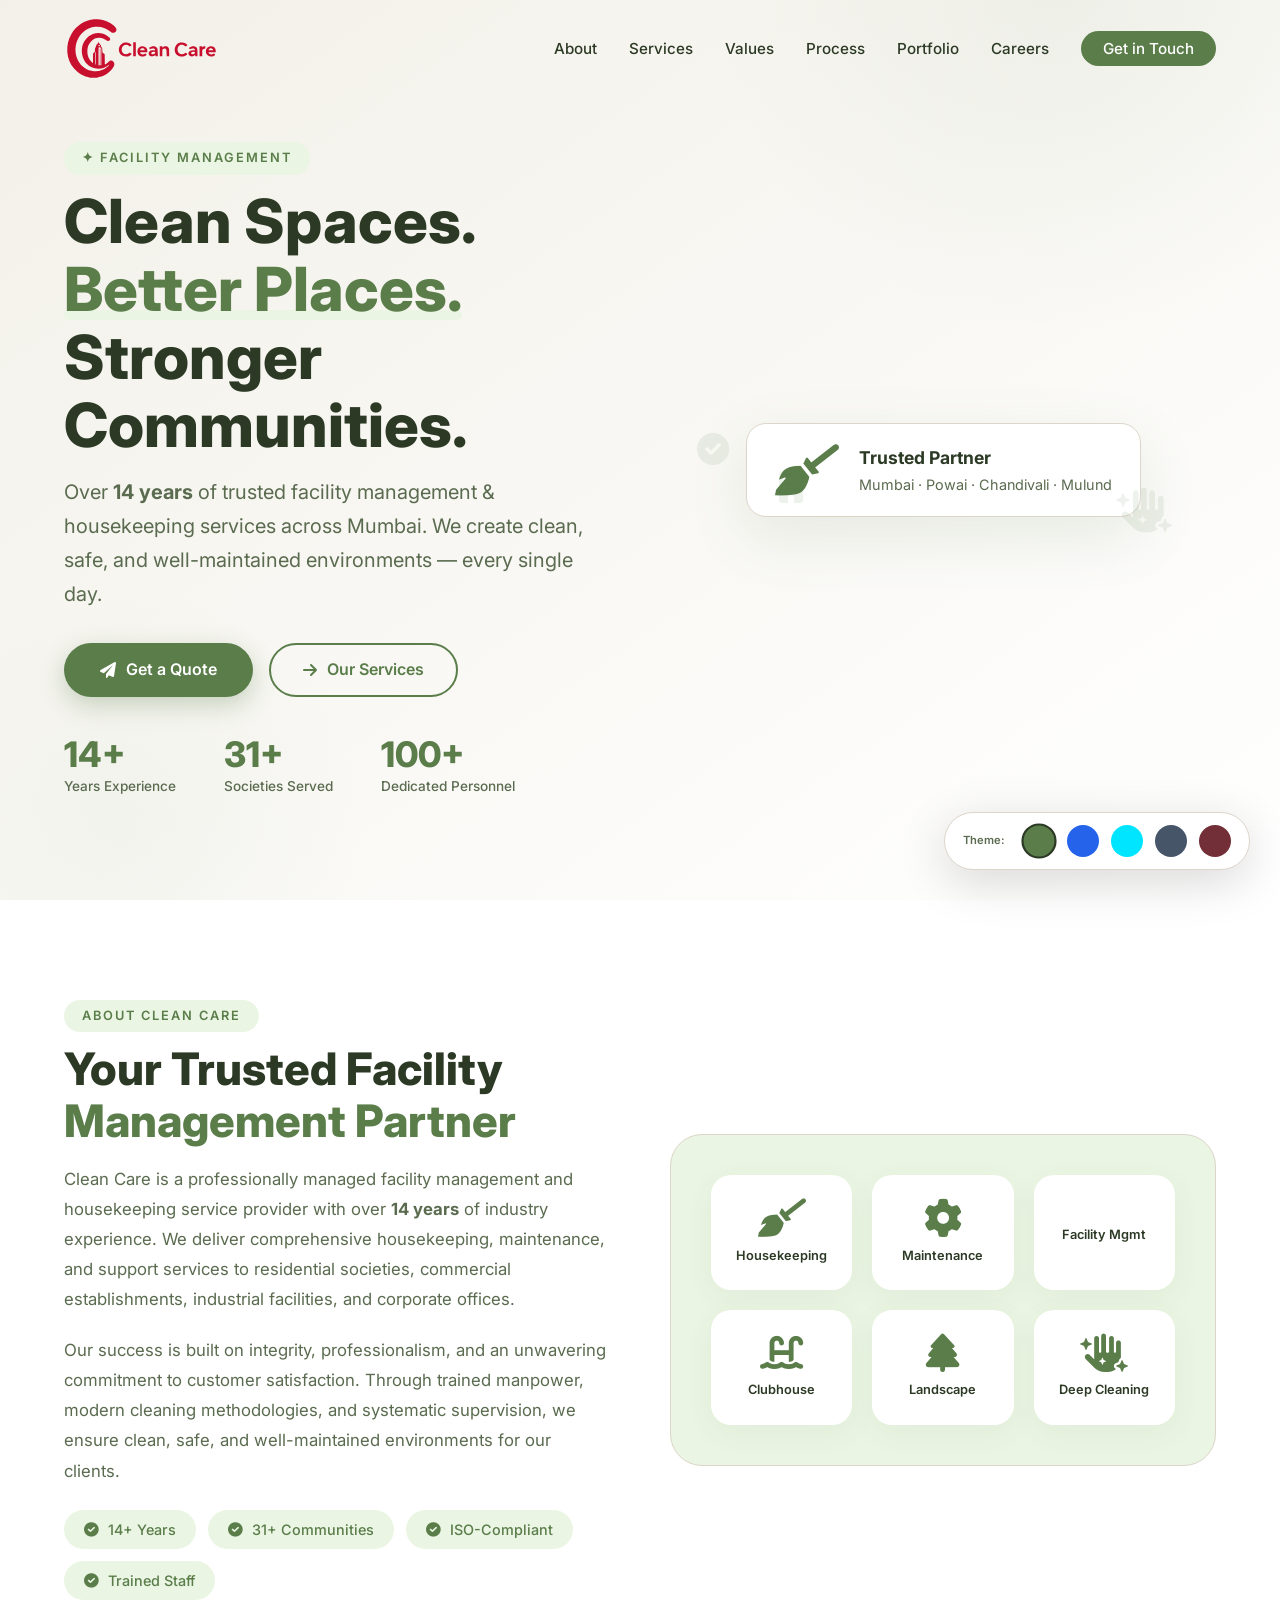
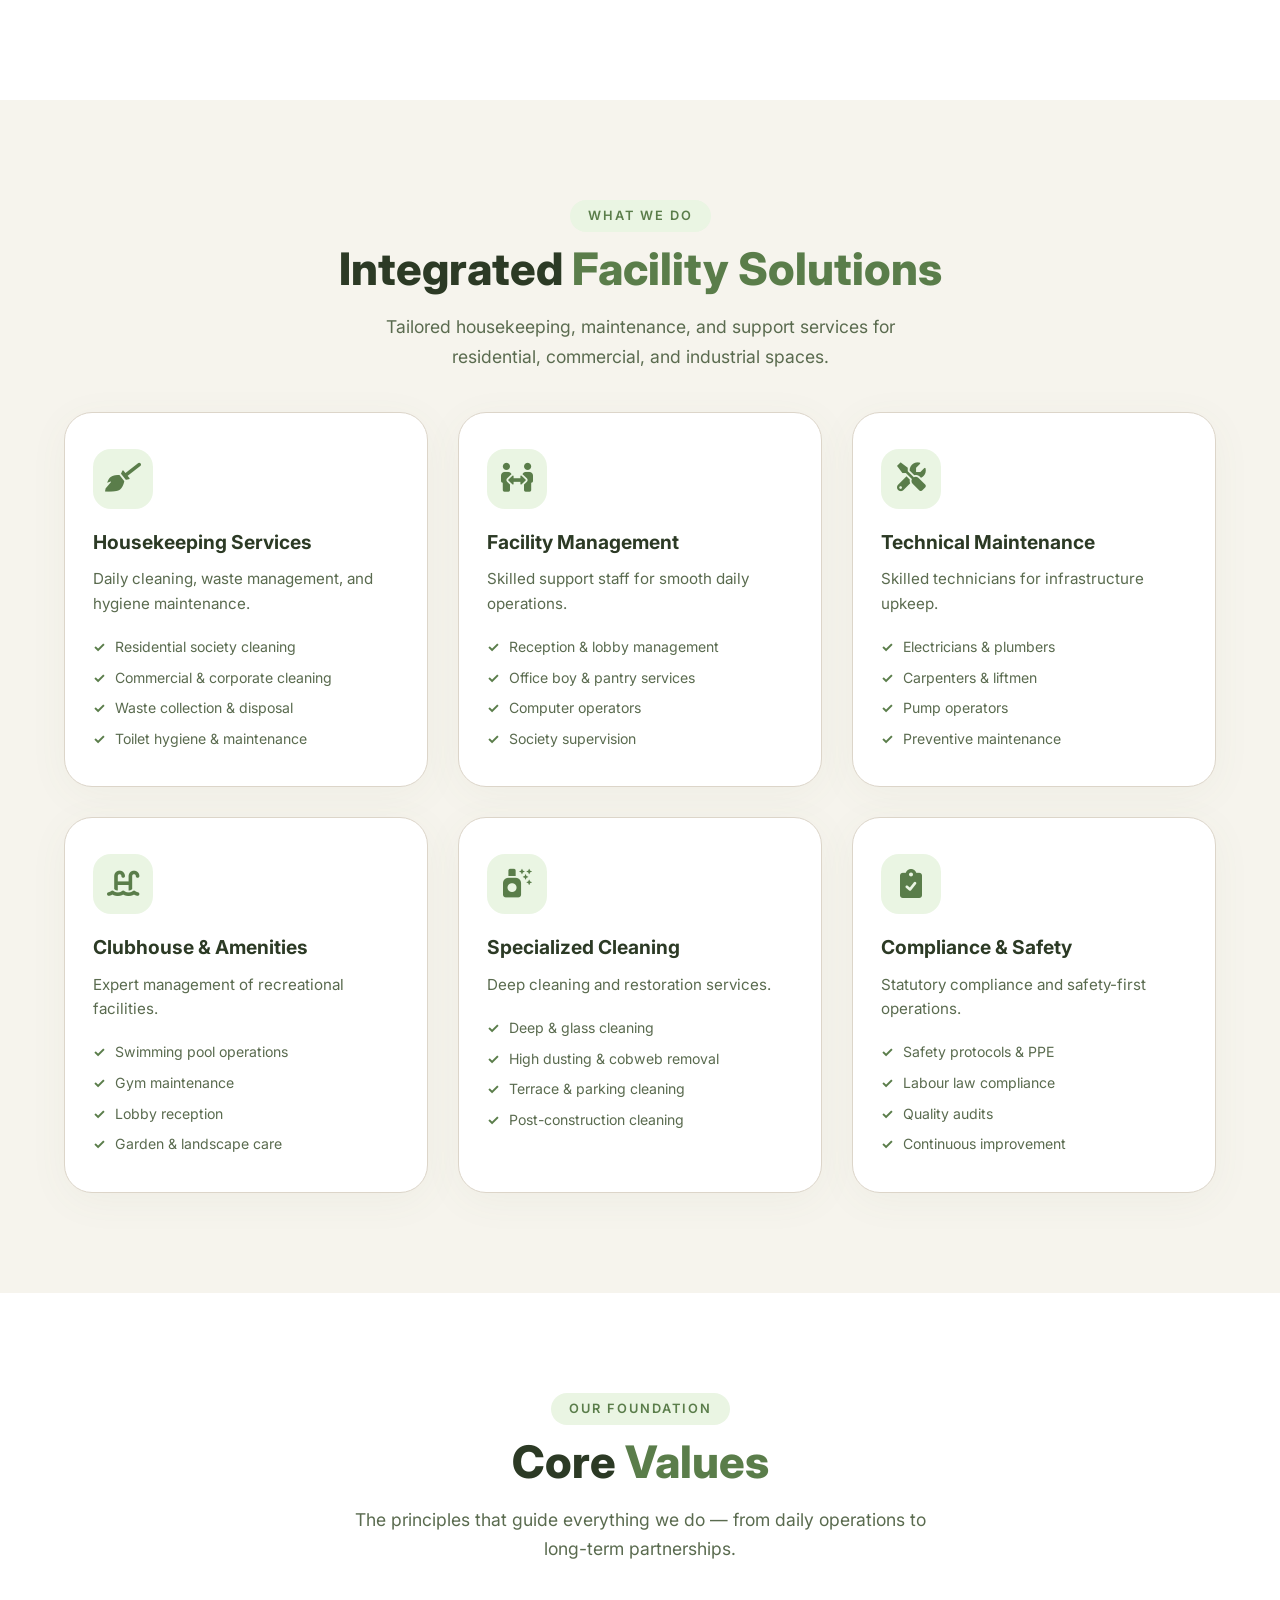
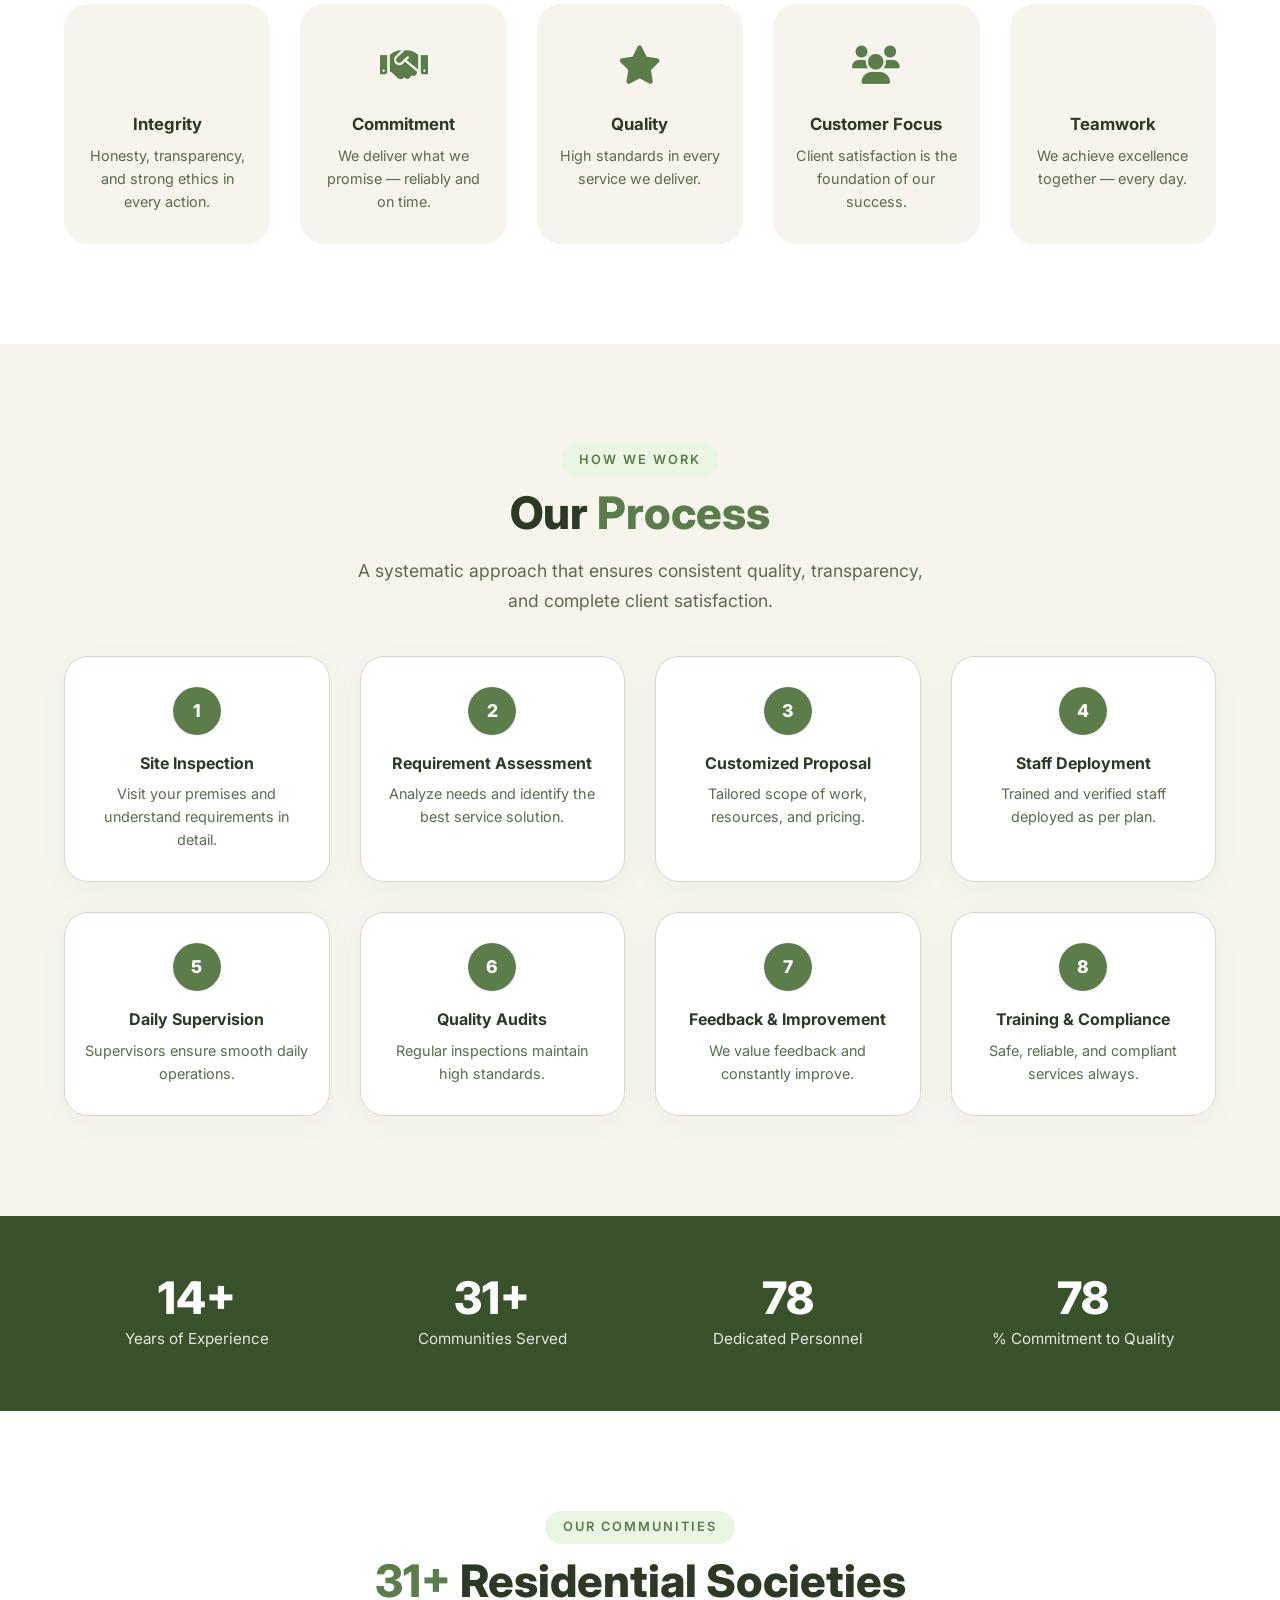
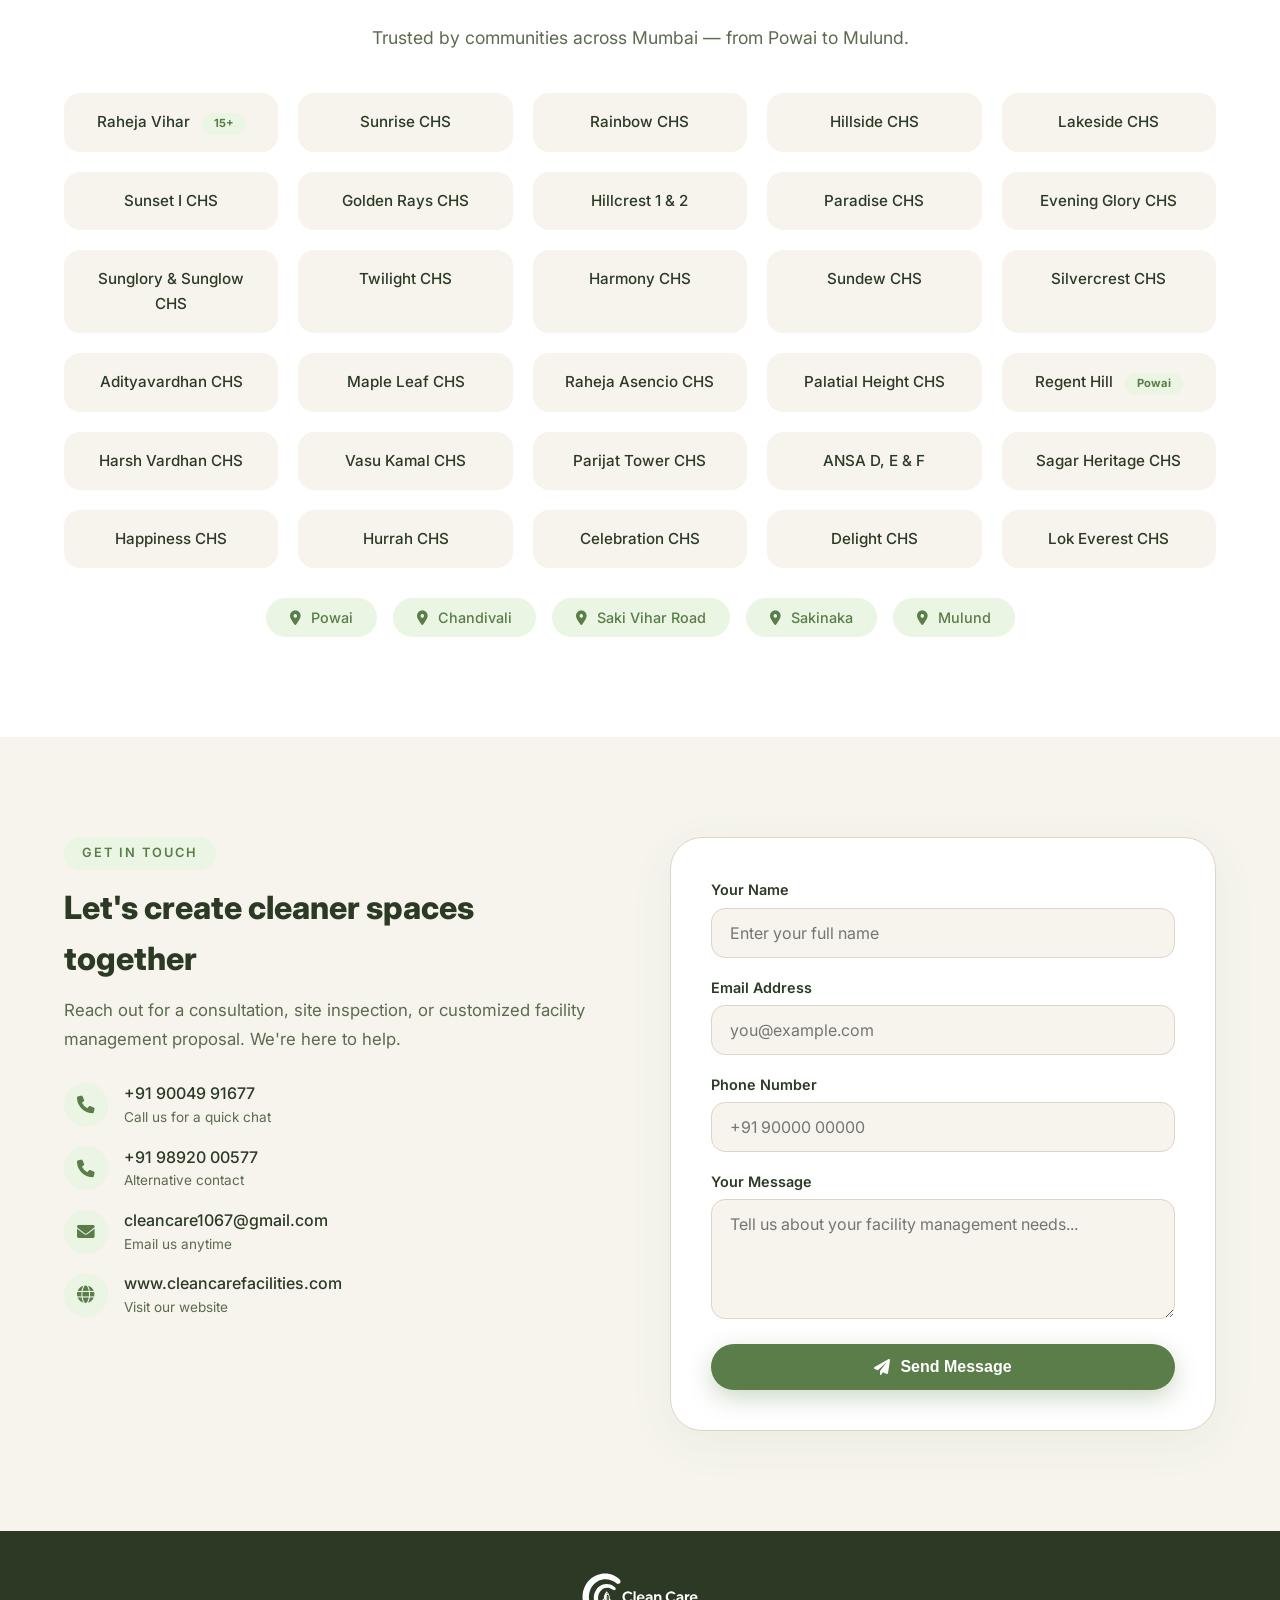
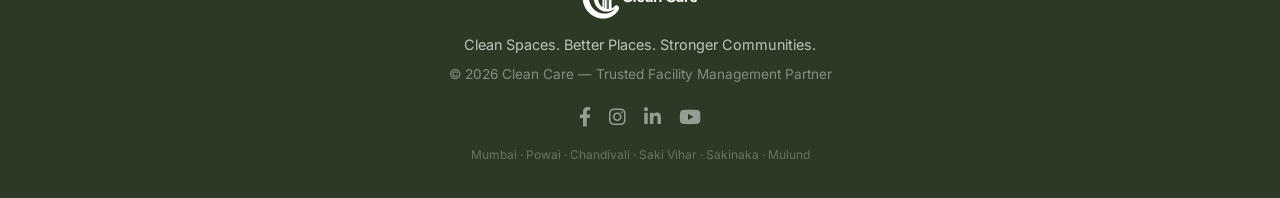
==== commit 6310eaa2: "Fix DOCTYPE declaration in index.html" ====
--- a/index.html
+++ b/index.html
@@ -1,4 +1,4 @@
-<!DOCTYPE html>
+<!DOCTYPE html> 
 <html lang="en" data-theme="eco">
 <head>
     <meta charset="UTF-8" />
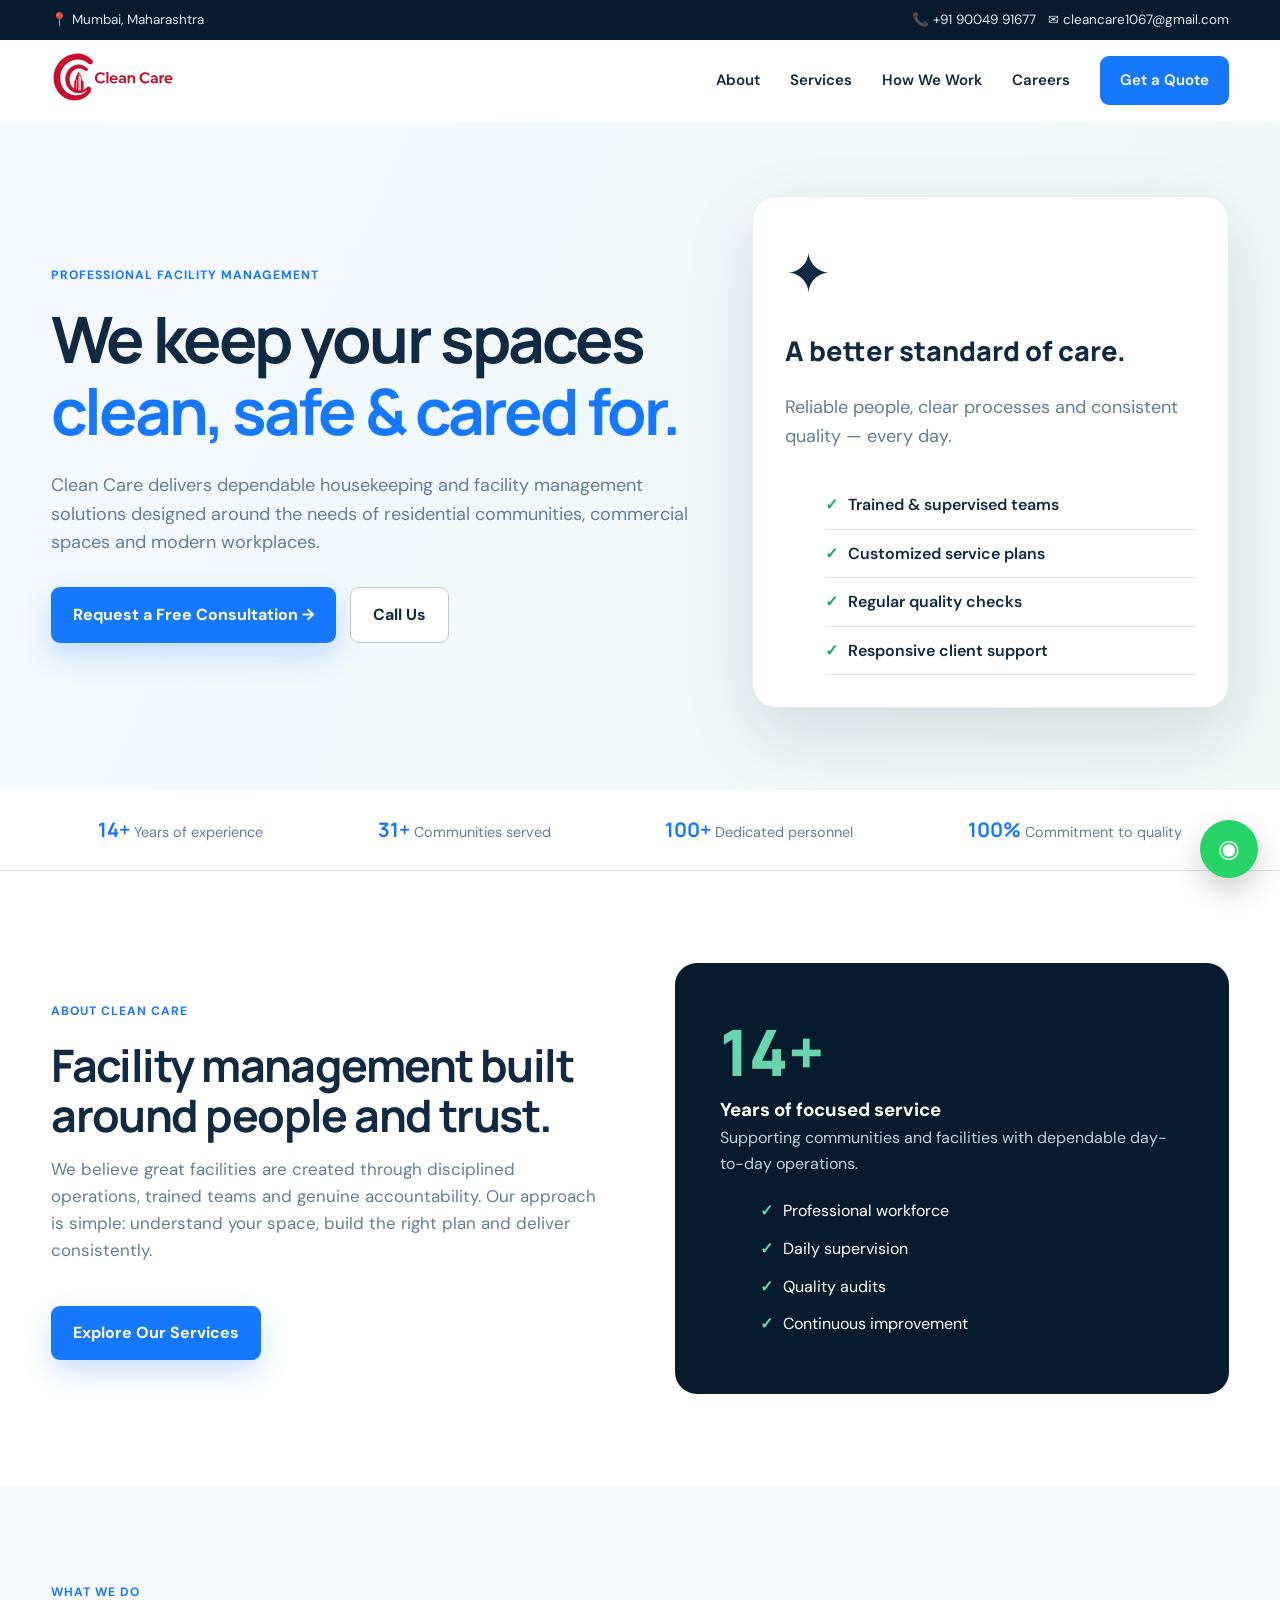
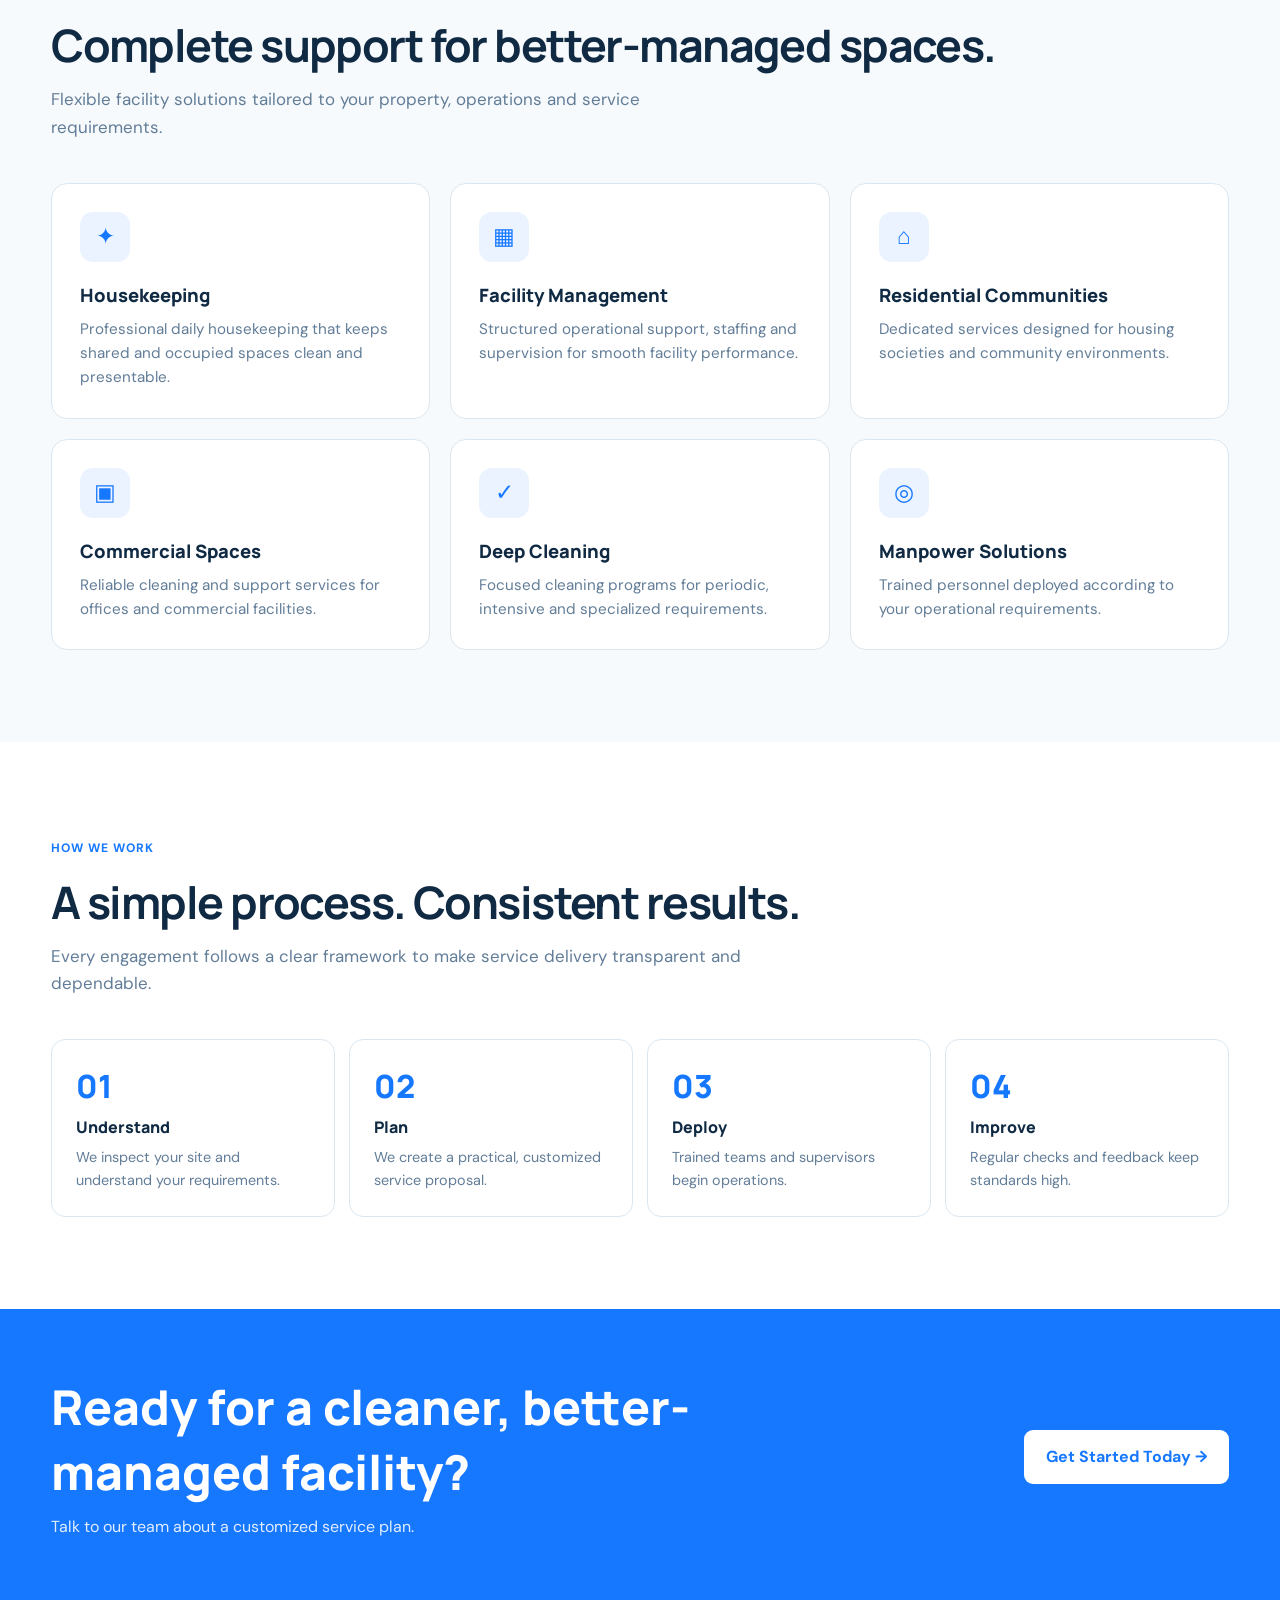
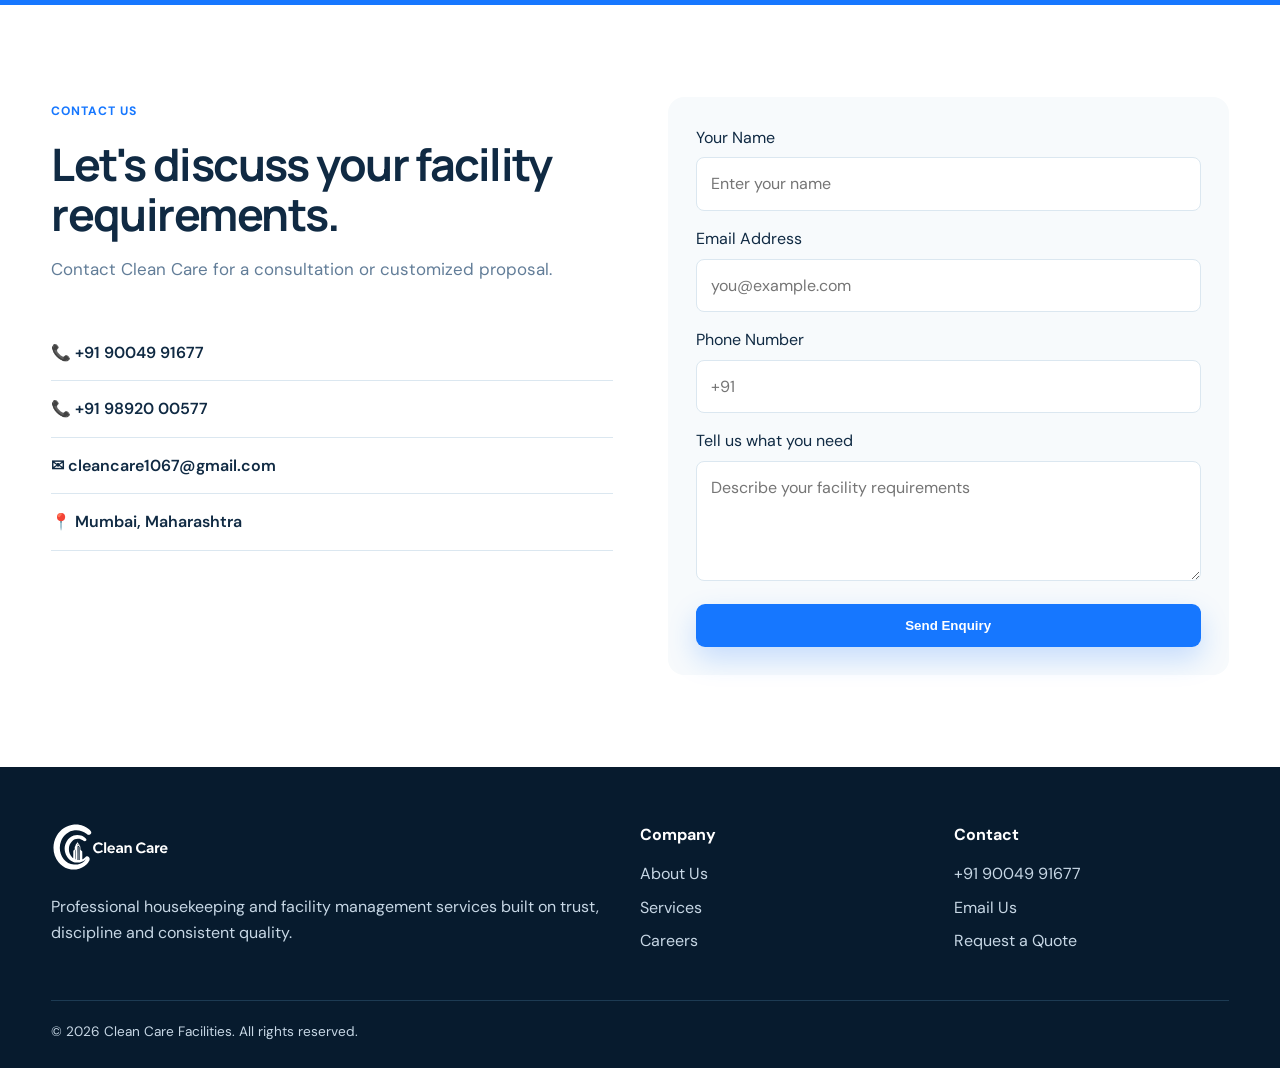
==== commit f431237f: "Redesign Clean Care website with modern facility management experience" ====
--- a/index.html
+++ b/index.html
@@ -1,1997 +1,48 @@
-<!DOCTYPE html> 
-<html lang="en" data-theme="eco">
+<!DOCTYPE html>
+<html lang="en">
 <head>
-    <meta charset="UTF-8" />
-    <meta name="viewport" content="width=device-width, initial-scale=1.0" />
-    <title>Clean Care – Clean Spaces. Better Places. Stronger Communities.</title>
-
-    <!-- Favicons (using your uploaded files) -->
-    <link rel="icon" type="image/x-icon" href="favicon.ico" />
-    <link rel="icon" type="image/png" sizes="16x16" href="favicon-16.png" />
-    <link rel="icon" type="image/png" sizes="32x32" href="favicon-32.png" />
-    <link rel="apple-touch-icon" sizes="180x180" href="favicon-180.png" />
-    <link rel="icon" type="image/png" sizes="192x192" href="favicon-192.png" />
-    <link rel="icon" type="image/png" sizes="512x512" href="favicon-512.png" />
-    <link rel="icon" type="image/svg+xml" href="favicon.svg" />
-
-    <!-- Google Fonts + Font Awesome -->
-    <link rel="preconnect" href="https://fonts.googleapis.com" />
-    <link rel="preconnect" href="https://fonts.gstatic.com" crossorigin />
-    <link href="https://fonts.googleapis.com/css2?family=Inter:opsz,wght@14..32,300;14..32,400;14..32,600;14..32,700;14..32,800&display=swap" rel="stylesheet" />
-    <link rel="stylesheet" href="https://cdnjs.cloudflare.com/ajax/libs/font-awesome/6.0.0-beta3/css/all.min.css" />
-
-    <style>
-        /* ----- CSS VARIABLES (THEMES) ----- */
-        :root {
-            /* Default: Eco/Green (Earth tones) */
-            --primary: #5a7d4a;
-            --primary-dark: #3a522c;
-            --primary-soft: #eaf5e3;
-            --shadow-rgb: 90, 125, 74;
-            --bg-body: #f6f4ed;
-            --bg-card: #ffffff;
-            --text-main: #2c3a25;
-            --text-muted: #5a6b4f;
-            --border-color: #dcd5c9;
-            --hero-bg-start: #f2f0e8;
-            --hero-bg-end: #ffffff;
-            --stats-bg: #3a522c;
-            --footer-bg: #2c3a25;
-            --badge-bg: #eaf5e3;
-            --accent: #c9a84c;
-            --nav-scroll-bg: rgba(255, 255, 255, 0.92);
-        }
-
-        [data-theme="corporate"] {
-            --primary: #2563eb;
-            --primary-dark: #1e40af;
-            --primary-soft: #dbeafe;
-            --shadow-rgb: 37, 99, 235;
-            --bg-body: #f1f5f9;
-            --bg-card: #ffffff;
-            --text-main: #0f172a;
-            --text-muted: #475569;
-            --border-color: #e2e8f0;
-            --hero-bg-start: #eff6ff;
-            --hero-bg-end: #ffffff;
-            --stats-bg: #1e40af;
-            --footer-bg: #0f172a;
-            --badge-bg: #dbeafe;
-            --accent: #3b82f6;
-            --nav-scroll-bg: rgba(255, 255, 255, 0.92);
-        }
-
-        [data-theme="eco"] {
-            --primary: #5a7d4a;
-            --primary-dark: #3a522c;
-            --primary-soft: #eaf5e3;
-            --shadow-rgb: 90, 125, 74;
-            --bg-body: #f6f4ed;
-            --bg-card: #ffffff;
-            --text-main: #2c3a25;
-            --text-muted: #5a6b4f;
-            --border-color: #dcd5c9;
-            --hero-bg-start: #f2f0e8;
-            --hero-bg-end: #ffffff;
-            --stats-bg: #3a522c;
-            --footer-bg: #2c3a25;
-            --badge-bg: #eaf5e3;
-            --accent: #c9a84c;
-            --nav-scroll-bg: rgba(255, 255, 255, 0.92);
-        }
-
-        [data-theme="tech"] {
-            --primary: #00e5ff;
-            --primary-dark: #0097a7;
-            --primary-soft: #1a2a3a;
-            --shadow-rgb: 0, 229, 255;
-            --bg-body: #0a0a0f;
-            --bg-card: #14141c;
-            --text-main: #e2e8f0;
-            --text-muted: #94a3b8;
-            --border-color: #1e293b;
-            --hero-bg-start: #0f0f1a;
-            --hero-bg-end: #0a0a0f;
-            --stats-bg: #0f0f1a;
-            --footer-bg: #050508;
-            --badge-bg: #1a2a3a;
-            --accent: #ff00e5;
-            --nav-scroll-bg: rgba(10, 10, 15, 0.92);
-        }
-
-        [data-theme="minimal"] {
-            --primary: #475569;
-            --primary-dark: #1e293b;
-            --primary-soft: #f1f5f9;
-            --shadow-rgb: 71, 85, 105;
-            --bg-body: #ffffff;
-            --bg-card: #ffffff;
-            --text-main: #0f172a;
-            --text-muted: #64748b;
-            --border-color: #e2e8f0;
-            --hero-bg-start: #f8fafc;
-            --hero-bg-end: #ffffff;
-            --stats-bg: #334155;
-            --footer-bg: #0f172a;
-            --badge-bg: #f1f5f9;
-            --accent: #94a3b8;
-            --nav-scroll-bg: rgba(255, 255, 255, 0.92);
-        }
-
-        [data-theme="luxury"] {
-            --primary: #722f37;
-            --primary-dark: #4a1920;
-            --primary-soft: #f5ecec;
-            --shadow-rgb: 114, 47, 55;
-            --bg-body: #fdfbf7;
-            --bg-card: #ffffff;
-            --text-main: #2d1b1b;
-            --text-muted: #6b4f4f;
-            --border-color: #e8dbd4;
-            --hero-bg-start: #faf6f0;
-            --hero-bg-end: #fdfbf7;
-            --stats-bg: #4a1920;
-            --footer-bg: #2d1b1b;
-            --badge-bg: #f5ecec;
-            --accent: #c9a84c;
-            --nav-scroll-bg: rgba(255, 253, 247, 0.92);
-        }
-
-        /* ----- RESET & BASE ----- */
-        * {
-            margin: 0;
-            padding: 0;
-            box-sizing: border-box;
-        }
-
-        html {
-            scroll-behavior: smooth;
-        }
-
-        body {
-            font-family: 'Inter', sans-serif;
-            background: var(--bg-body);
-            color: var(--text-main);
-            line-height: 1.6;
-            overflow-x: hidden;
-            transition: background 0.5s ease, color 0.5s ease;
-        }
-
-        a {
-            text-decoration: none;
-            color: inherit;
-        }
-
-        img {
-            max-width: 100%;
-            display: block;
-        }
-
-        .container {
-            max-width: 1200px;
-            margin: 0 auto;
-            padding: 0 24px;
-        }
-
-        /* ----- REVEAL ANIMATIONS ----- */
-        .reveal {
-            opacity: 0;
-            transform: translateY(50px);
-            transition: opacity 0.8s cubic-bezier(0.25, 0.46, 0.45, 0.94),
-                transform 0.8s cubic-bezier(0.25, 0.46, 0.45, 0.94);
-        }
-
-        .reveal.visible {
-            opacity: 1;
-            transform: translateY(0);
-        }
-
-        .reveal-left {
-            opacity: 0;
-            transform: translateX(-60px);
-            transition: opacity 0.8s ease, transform 0.8s ease;
-        }
-
-        .reveal-left.visible {
-            opacity: 1;
-            transform: translateX(0);
-        }
-
-        .reveal-right {
-            opacity: 0;
-            transform: translateX(60px);
-            transition: opacity 0.8s ease, transform 0.8s ease;
-        }
-
-        .reveal-right.visible {
-            opacity: 1;
-            transform: translateX(0);
-        }
-
-        .reveal-scale {
-            opacity: 0;
-            transform: scale(0.92);
-            transition: opacity 0.8s ease, transform 0.8s ease;
-        }
-
-        .reveal-scale.visible {
-            opacity: 1;
-            transform: scale(1);
-        }
-
-        /* ----- BUTTONS ----- */
-        .btn-primary {
-            display: inline-flex;
-            align-items: center;
-            gap: 10px;
-            background: var(--primary);
-            color: #fff;
-            padding: 14px 36px;
-            border-radius: 50px;
-            font-weight: 600;
-            font-size: 1rem;
-            border: none;
-            cursor: pointer;
-            transition: background 0.3s ease, transform 0.25s ease, box-shadow 0.3s ease;
-            box-shadow: 0 8px 24px rgba(var(--shadow-rgb), 0.30);
-        }
-
-        .btn-primary:hover {
-            background: var(--primary-dark);
-            transform: translateY(-3px);
-            box-shadow: 0 14px 34px rgba(var(--shadow-rgb), 0.40);
-        }
-
-        .btn-outline {
-            display: inline-flex;
-            align-items: center;
-            gap: 10px;
-            background: transparent;
-            color: var(--primary);
-            padding: 12px 32px;
-            border-radius: 50px;
-            font-weight: 600;
-            font-size: 1rem;
-            border: 2px solid var(--primary);
-            cursor: pointer;
-            transition: all 0.3s ease;
-        }
-
-        .btn-outline:hover {
-            background: var(--primary);
-            color: #fff;
-            transform: translateY(-3px);
-            box-shadow: 0 8px 24px rgba(var(--shadow-rgb), 0.25);
-        }
-
-        /* ----- NAV ----- */
-        .navbar {
-            position: fixed;
-            top: 0;
-            left: 0;
-            width: 100%;
-            z-index: 1000;
-            padding: 16px 0;
-            transition: background 0.4s ease, box-shadow 0.4s ease, padding 0.3s ease;
-            background: transparent;
-        }
-
-        .navbar.scrolled {
-            background: var(--nav-scroll-bg);
-            backdrop-filter: blur(14px);
-            box-shadow: 0 4px 30px rgba(0, 0, 0, 0.06);
-            padding: 10px 0;
-        }
-
-        .navbar .container {
-            display: flex;
-            align-items: center;
-            justify-content: space-between;
-        }
-
-        .logo {
-            display: flex;
-            align-items: center;
-            gap: 10px;
-            font-weight: 800;
-            font-size: 1.6rem;
-            color: var(--primary);
-        }
-
-        .logo img {
-            height: 65px; /* larger logo */
-            width: auto;
-            object-fit: contain;
-        }
-
-        .logo span {
-            color: var(--text-main);
-        }
-
-        .nav-links {
-            display: flex;
-            align-items: center;
-            gap: 32px;
-            list-style: none;
-        }
-
-        .nav-links a {
-            font-weight: 500;
-            font-size: 0.95rem;
-            color: var(--text-main);
-            transition: color 0.3s ease;
-            position: relative;
-        }
-
-        .nav-links a::after {
-            content: '';
-            position: absolute;
-            bottom: -4px;
-            left: 0;
-            width: 0;
-            height: 2px;
-            background: var(--primary);
-            transition: width 0.3s ease;
-        }
-
-        .nav-links a:hover {
-            color: var(--primary);
-        }
-
-        .nav-links a:hover::after {
-            width: 100%;
-        }
-
-        .nav-cta {
-            background: var(--primary);
-            color: #fff !important;
-            padding: 8px 22px;
-            border-radius: 50px;
-            font-weight: 600;
-            transition: background 0.3s ease, transform 0.25s ease;
-        }
-
-        .nav-cta::after {
-            display: none !important;
-        }
-
-        .nav-cta:hover {
-            background: var(--primary-dark);
-            transform: scale(1.04);
-            color: #fff !important;
-        }
-
-        .hamburger {
-            display: none;
-            flex-direction: column;
-            gap: 5px;
-            cursor: pointer;
-            background: none;
-            border: none;
-            padding: 6px;
-        }
-
-        .hamburger span {
-            width: 28px;
-            height: 3px;
-            background: var(--text-main);
-            border-radius: 4px;
-            transition: all 0.3s ease;
-        }
-
-        .hamburger.active span:nth-child(1) {
-            transform: translateY(8px) rotate(45deg);
-        }
-        .hamburger.active span:nth-child(2) {
-            opacity: 0;
-        }
-        .hamburger.active span:nth-child(3) {
-            transform: translateY(-8px) rotate(-45deg);
-        }
-
-        /* ----- HERO ----- */
-        .hero {
-            min-height: 100vh;
-            display: flex;
-            align-items: center;
-            padding: 120px 0 80px;
-            background: linear-gradient(145deg, var(--hero-bg-start) 0%, var(--hero-bg-end) 100%);
-            position: relative;
-            overflow: hidden;
-            transition: background 0.5s ease;
-        }
-
-        .hero::before {
-            content: '';
-            position: absolute;
-            top: -40%;
-            right: -10%;
-            width: 700px;
-            height: 700px;
-            background: radial-gradient(circle, rgba(var(--shadow-rgb), 0.06) 0%, transparent 70%);
-            border-radius: 50%;
-            pointer-events: none;
-        }
-
-        .hero::after {
-            content: '';
-            position: absolute;
-            bottom: -20%;
-            left: -10%;
-            width: 500px;
-            height: 500px;
-            background: radial-gradient(circle, rgba(var(--shadow-rgb), 0.04) 0%, transparent 70%);
-            border-radius: 50%;
-            pointer-events: none;
-        }
-
-        .hero-grid {
-            display: grid;
-            grid-template-columns: 1fr 1fr;
-            gap: 60px;
-            align-items: center;
-            position: relative;
-            z-index: 2;
-        }
-
-        .hero-content h1 {
-            font-size: 3.8rem;
-            font-weight: 800;
-            line-height: 1.12;
-            color: var(--text-main);
-            margin-bottom: 16px;
-        }
-
-        .hero-content h1 .highlight {
-            color: var(--primary);
-            position: relative;
-        }
-
-        .hero-content h1 .highlight::after {
-            content: '';
-            position: absolute;
-            bottom: 6px;
-            left: 0;
-            width: 100%;
-            height: 10px;
-            background: var(--primary-soft);
-            border-radius: 10px;
-            z-index: -1;
-        }
-
-        .hero-tagline {
-            font-size: 1.25rem;
-            color: var(--text-muted);
-            max-width: 520px;
-            margin-bottom: 32px;
-            font-weight: 400;
-            line-height: 1.7;
-        }
-
-        .hero-actions {
-            display: flex;
-            flex-wrap: wrap;
-            gap: 16px;
-            margin-bottom: 40px;
-        }
-
-        .hero-stats {
-            display: flex;
-            gap: 48px;
-        }
-
-        .hero-stats .stat-item {
-            display: flex;
-            flex-direction: column;
-        }
-
-        .hero-stats .stat-number {
-            font-size: 2.2rem;
-            font-weight: 800;
-            color: var(--primary);
-            line-height: 1;
-        }
-
-        .hero-stats .stat-label {
-            font-size: 0.85rem;
-            color: var(--text-muted);
-            font-weight: 500;
-            margin-top: 4px;
-        }
-
-        .hero-visual {
-            display: flex;
-            justify-content: center;
-            align-items: center;
-            position: relative;
-        }
-
-        .hero-badge {
-            background: var(--bg-card);
-            padding: 20px 28px;
-            border-radius: 20px;
-            box-shadow: 0 20px 60px rgba(var(--shadow-rgb), 0.12);
-            display: flex;
-            align-items: center;
-            gap: 20px;
-            max-width: 420px;
-            backdrop-filter: blur(4px);
-            border: 1px solid var(--border-color);
-            animation: floatBadge 6s ease-in-out infinite;
-            transition: background 0.5s ease, border-color 0.5s ease;
-        }
-
-        .hero-badge i {
-            font-size: 3.2rem;
-            color: var(--primary);
-        }
-
-        .hero-badge-text h4 {
-            font-weight: 700;
-            font-size: 1.1rem;
-            color: var(--text-main);
-        }
-
-        .hero-badge-text p {
-            font-size: 0.9rem;
-            color: var(--text-muted);
-            margin: 0;
-        }
-
-        @keyframes floatBadge {
-            0%,
-            100% {
-                transform: translateY(0);
-            }
-            50% {
-                transform: translateY(-14px);
-            }
-        }
-
-        .floating-icons {
-            position: absolute;
-            width: 100%;
-            height: 100%;
-            top: 0;
-            left: 0;
-            pointer-events: none;
-        }
-
-        .floating-icons i {
-            position: absolute;
-            color: rgba(var(--shadow-rgb), 0.10);
-            font-size: 2rem;
-            animation: floatIcon 10s ease-in-out infinite;
-        }
-
-        .floating-icons i:nth-child(1) {
-            top: 10%;
-            left: 5%;
-            animation-delay: 0s;
-        }
-        .floating-icons i:nth-child(2) {
-            top: 70%;
-            right: 8%;
-            animation-delay: 2s;
-            font-size: 2.8rem;
-        }
-        .floating-icons i:nth-child(3) {
-            bottom: 15%;
-            left: 20%;
-            animation-delay: 4s;
-        }
-
-        @keyframes floatIcon {
-            0%,
-            100% {
-                transform: translateY(0) rotate(0deg);
-            }
-            50% {
-                transform: translateY(-20px) rotate(8deg);
-            }
-        }
-
-        /* ----- SECTION TITLES ----- */
-        .section-label {
-            display: inline-block;
-            font-size: 0.8rem;
-            font-weight: 600;
-            letter-spacing: 2px;
-            text-transform: uppercase;
-            color: var(--primary);
-            background: var(--primary-soft);
-            padding: 6px 18px;
-            border-radius: 50px;
-            margin-bottom: 12px;
-            transition: background 0.5s ease, color 0.5s ease;
-        }
-
-        .section-title {
-            font-size: 2.8rem;
-            font-weight: 800;
-            color: var(--text-main);
-            line-height: 1.15;
-            margin-bottom: 16px;
-        }
-
-        .section-title .highlight {
-            color: var(--primary);
-        }
-
-        .section-sub {
-            font-size: 1.1rem;
-            color: var(--text-muted);
-            max-width: 600px;
-            line-height: 1.7;
-        }
-
-        .section-center {
-            text-align: center;
-        }
-
-        .section-center .section-sub {
-            margin: 0 auto 40px;
-        }
-
-        /* ----- ABOUT ----- */
-        .about {
-            padding: 100px 0;
-            background: var(--bg-card);
-            transition: background 0.5s ease;
-        }
-
-        .about-grid {
-            display: grid;
-            grid-template-columns: 1fr 1fr;
-            gap: 60px;
-            align-items: center;
-        }
-
-        .about-text p {
-            color: var(--text-muted);
-            font-size: 1.05rem;
-            line-height: 1.8;
-            margin-bottom: 20px;
-        }
-
-        .about-text .badge-list {
-            display: flex;
-            flex-wrap: wrap;
-            gap: 12px;
-            margin-top: 24px;
-        }
-
-        .about-text .badge-list span {
-            background: var(--badge-bg);
-            padding: 8px 20px;
-            border-radius: 50px;
-            font-size: 0.9rem;
-            font-weight: 500;
-            color: var(--primary);
-            transition: background 0.5s ease, color 0.5s ease;
-        }
-
-        .about-image {
-            background: var(--primary-soft);
-            border-radius: 32px;
-            padding: 40px;
-            display: flex;
-            justify-content: center;
-            align-items: center;
-            min-height: 320px;
-            position: relative;
-            overflow: hidden;
-            border: 1px solid var(--border-color);
-            transition: background 0.5s ease, border-color 0.5s ease;
-        }
-
-        .about-image .about-icon-grid {
-            display: grid;
-            grid-template-columns: 1fr 1fr 1fr;
-            gap: 20px;
-            width: 100%;
-        }
-
-        .about-image .about-icon-grid .icon-box {
-            background: var(--bg-card);
-            border-radius: 20px;
-            padding: 24px 12px;
-            text-align: center;
-            box-shadow: 0 8px 30px rgba(var(--shadow-rgb), 0.06);
-            transition: transform 0.3s ease, background 0.5s ease;
-        }
-
-        .about-image .about-icon-grid .icon-box:hover {
-            transform: translateY(-6px);
-        }
-
-        .about-image .about-icon-grid .icon-box i {
-            font-size: 2.4rem;
-            color: var(--primary);
-            margin-bottom: 8px;
-        }
-
-        .about-image .about-icon-grid .icon-box span {
-            font-size: 0.8rem;
-            font-weight: 600;
-            color: var(--text-main);
-            display: block;
-        }
-
-        /* ----- SERVICES ----- */
-        .services {
-            padding: 100px 0;
-            background: var(--bg-body);
-            transition: background 0.5s ease;
-        }
-
-        .services-grid {
-            display: grid;
-            grid-template-columns: repeat(auto-fit, minmax(280px, 1fr));
-            gap: 30px;
-            margin-top: 20px;
-        }
-
-        .service-card {
-            background: var(--bg-card);
-            border-radius: 28px;
-            padding: 36px 28px 32px;
-            box-shadow: 0 8px 40px rgba(var(--shadow-rgb), 0.05);
-            transition: all 0.4s cubic-bezier(0.25, 0.46, 0.45, 0.94), background 0.5s ease;
-            border: 1px solid var(--border-color);
-            position: relative;
-            overflow: hidden;
-        }
-
-        .service-card::before {
-            content: '';
-            position: absolute;
-            top: 0;
-            left: 0;
-            width: 100%;
-            height: 4px;
-            background: linear-gradient(90deg, var(--primary), var(--accent));
-            opacity: 0;
-            transition: opacity 0.4s ease;
-        }
-
-        .service-card:hover {
-            transform: translateY(-10px);
-            box-shadow: 0 24px 60px rgba(var(--shadow-rgb), 0.12);
-            border-color: rgba(var(--shadow-rgb), 0.2);
-        }
-
-        .service-card:hover::before {
-            opacity: 1;
-        }
-
-        .service-card .icon-wrap {
-            width: 60px;
-            height: 60px;
-            background: var(--primary-soft);
-            border-radius: 18px;
-            display: flex;
-            align-items: center;
-            justify-content: center;
-            font-size: 1.8rem;
-            color: var(--primary);
-            margin-bottom: 18px;
-            transition: background 0.3s ease, transform 0.3s ease, color 0.3s ease;
-        }
-
-        .service-card:hover .icon-wrap {
-            background: var(--primary);
-            color: #fff;
-            transform: scale(1.04) rotate(-2deg);
-        }
-
-        .service-card h3 {
-            font-size: 1.2rem;
-            font-weight: 700;
-            color: var(--text-main);
-            margin-bottom: 10px;
-        }
-
-        .service-card p {
-            color: var(--text-muted);
-            font-size: 0.95rem;
-            line-height: 1.6;
-            margin-bottom: 16px;
-        }
-
-        .service-card ul {
-            list-style: none;
-            padding: 0;
-            margin: 0;
-        }
-
-        .service-card ul li {
-            font-size: 0.88rem;
-            color: var(--text-muted);
-            padding: 4px 0 4px 22px;
-            position: relative;
-        }
-
-        .service-card ul li::before {
-            content: '✓';
-            position: absolute;
-            left: 0;
-            color: var(--primary);
-            font-weight: 700;
-        }
-
-        /* ----- VALUES ----- */
-        .values {
-            padding: 100px 0;
-            background: var(--bg-card);
-            transition: background 0.5s ease;
-        }
-
-        .values-grid {
-            display: grid;
-            grid-template-columns: repeat(auto-fit, minmax(180px, 1fr));
-            gap: 30px;
-            margin-top: 20px;
-        }
-
-        .value-item {
-            text-align: center;
-            padding: 30px 20px;
-            background: var(--bg-body);
-            border-radius: 24px;
-            transition: all 0.4s ease, background 0.5s ease;
-            border: 1px solid transparent;
-        }
-
-        .value-item:hover {
-            background: var(--bg-card);
-            border-color: var(--border-color);
-            transform: translateY(-6px);
-            box-shadow: 0 12px 40px rgba(var(--shadow-rgb), 0.06);
-        }
-
-        .value-item .icon {
-            font-size: 2.4rem;
-            color: var(--primary);
-            margin-bottom: 14px;
-            display: block;
-        }
-
-        .value-item h4 {
-            font-weight: 700;
-            font-size: 1.05rem;
-            color: var(--text-main);
-            margin-bottom: 6px;
-        }
-
-        .value-item p {
-            font-size: 0.9rem;
-            color: var(--text-muted);
-            margin: 0;
-        }
-
-        /* ----- PROCESS ----- */
-        .process {
-            padding: 100px 0;
-            background: var(--bg-body);
-            transition: background 0.5s ease;
-        }
-
-        .process-steps {
-            display: grid;
-            grid-template-columns: repeat(auto-fit, minmax(220px, 1fr));
-            gap: 30px;
-            margin-top: 20px;
-        }
-
-        .step {
-            text-align: center;
-            padding: 30px 20px;
-            background: var(--bg-card);
-            border-radius: 24px;
-            box-shadow: 0 8px 30px rgba(var(--shadow-rgb), 0.04);
-            transition: all 0.4s ease, background 0.5s ease;
-            border: 1px solid var(--border-color);
-        }
-
-        .step:hover {
-            transform: translateY(-6px);
-            box-shadow: 0 16px 48px rgba(var(--shadow-rgb), 0.08);
-        }
-
-        .step .step-num {
-            width: 48px;
-            height: 48px;
-            background: var(--primary);
-            color: #fff;
-            border-radius: 50%;
-            display: flex;
-            align-items: center;
-            justify-content: center;
-            font-weight: 800;
-            font-size: 1.1rem;
-            margin: 0 auto 16px;
-            transition: background 0.5s ease;
-        }
-
-        .step h4 {
-            font-weight: 700;
-            color: var(--text-main);
-            margin-bottom: 6px;
-        }
-
-        .step p {
-            font-size: 0.9rem;
-            color: var(--text-muted);
-            margin: 0;
-        }
-
-        /* ----- STATS BAR ----- */
-        .stats-bar {
-            padding: 60px 0;
-            background: var(--stats-bg);
-            color: #fff;
-            transition: background 0.5s ease;
-        }
-
-        .stats-grid {
-            display: grid;
-            grid-template-columns: repeat(auto-fit, minmax(160px, 1fr));
-            gap: 30px;
-            text-align: center;
-        }
-
-        .stats-grid .stat {
-            display: flex;
-            flex-direction: column;
-        }
-
-        .stats-grid .stat .number {
-            font-size: 2.8rem;
-            font-weight: 800;
-            line-height: 1;
-        }
-
-        .stats-grid .stat .label {
-            font-size: 0.95rem;
-            opacity: 0.85;
-            font-weight: 400;
-            margin-top: 6px;
-        }
-
-        /* ----- PORTFOLIO ----- */
-        .portfolio {
-            padding: 100px 0;
-            background: var(--bg-card);
-            transition: background 0.5s ease;
-        }
-
-        .portfolio-grid {
-            display: grid;
-            grid-template-columns: repeat(auto-fit, minmax(200px, 1fr));
-            gap: 20px;
-            margin-top: 30px;
-        }
-
-        .portfolio-item {
-            background: var(--bg-body);
-            padding: 16px 20px;
-            border-radius: 16px;
-            font-weight: 500;
-            color: var(--text-main);
-            text-align: center;
-            transition: all 0.3s ease, background 0.5s ease;
-            border: 1px solid transparent;
-            font-size: 0.95rem;
-        }
-
-        .portfolio-item:hover {
-            background: var(--bg-card);
-            border-color: var(--border-color);
-            transform: translateY(-4px);
-            box-shadow: 0 8px 24px rgba(var(--shadow-rgb), 0.06);
-            color: var(--primary);
-        }
-
-        .portfolio-item .badge {
-            display: inline-block;
-            background: var(--primary-soft);
-            color: var(--primary);
-            font-size: 0.7rem;
-            font-weight: 700;
-            padding: 2px 12px;
-            border-radius: 50px;
-            margin-left: 8px;
-            transition: background 0.5s ease, color 0.5s ease;
-        }
-
-        .portfolio-locations {
-            display: flex;
-            flex-wrap: wrap;
-            justify-content: center;
-            gap: 16px;
-            margin-top: 30px;
-        }
-
-        .portfolio-locations span {
-            background: var(--badge-bg);
-            padding: 8px 24px;
-            border-radius: 50px;
-            font-weight: 500;
-            font-size: 0.9rem;
-            color: var(--primary);
-            transition: background 0.5s ease, color 0.5s ease;
-        }
-
-        /* ----- CONTACT ----- */
-        .contact {
-            padding: 100px 0;
-            background: var(--bg-body);
-            transition: background 0.5s ease;
-        }
-
-        .contact-wrap {
-            display: grid;
-            grid-template-columns: 1fr 1fr;
-            gap: 60px;
-            align-items: start;
-        }
-
-        .contact-info h3 {
-            font-size: 2rem;
-            font-weight: 800;
-            color: var(--text-main);
-            margin-bottom: 12px;
-        }
-
-        .contact-info p {
-            color: var(--text-muted);
-            font-size: 1.05rem;
-            line-height: 1.7;
-            margin-bottom: 28px;
-        }
-
-        .contact-detail {
-            display: flex;
-            align-items: center;
-            gap: 16px;
-            margin-bottom: 16px;
-        }
-
-        .contact-detail .icon {
-            width: 44px;
-            height: 44px;
-            background: var(--primary-soft);
-            border-radius: 50%;
-            display: flex;
-            align-items: center;
-            justify-content: center;
-            color: var(--primary);
-            font-size: 1.1rem;
-            flex-shrink: 0;
-            transition: background 0.5s ease, color 0.5s ease;
-        }
-
-        .contact-detail .text {
-            font-weight: 500;
-            color: var(--text-main);
-        }
-
-        .contact-detail .text small {
-            font-weight: 400;
-            color: var(--text-muted);
-            display: block;
-            font-size: 0.85rem;
-        }
-
-        .contact-form {
-            background: var(--bg-card);
-            padding: 40px;
-            border-radius: 32px;
-            box-shadow: 0 12px 48px rgba(var(--shadow-rgb), 0.06);
-            border: 1px solid var(--border-color);
-            transition: background 0.5s ease, border-color 0.5s ease;
-        }
-
-        .contact-form label {
-            font-weight: 600;
-            font-size: 0.9rem;
-            color: var(--text-main);
-            display: block;
-            margin-bottom: 6px;
-        }
-
-        .contact-form input,
-        .contact-form textarea {
-            width: 100%;
-            padding: 14px 18px;
-            border: 1px solid var(--border-color);
-            border-radius: 14px;
-            font-family: 'Inter', sans-serif;
-            font-size: 1rem;
-            transition: border 0.3s ease, box-shadow 0.3s ease, background 0.3s ease;
-            background: var(--bg-body);
-            color: var(--text-main);
-            margin-bottom: 18px;
-            outline: none;
-        }
-
-        .contact-form input:focus,
-        .contact-form textarea:focus {
-            border-color: var(--primary);
-            box-shadow: 0 0 0 4px rgba(var(--shadow-rgb), 0.08);
-            background: var(--bg-card);
-        }
-
-        .contact-form textarea {
-            resize: vertical;
-            min-height: 120px;
-        }
-
-        /* ----- FOOTER ----- */
-        .footer {
-            padding: 40px 0 28px;
-            background: var(--footer-bg);
-            color: rgba(255, 255, 255, 0.7);
-            text-align: center;
-            transition: background 0.5s ease;
-        }
-
-        .footer .logo {
-            color: #fff;
-            justify-content: center;
-            margin-bottom: 12px;
-        }
-
-        .footer .logo img {
-            height: 50px;
-            width: auto;
-            filter: brightness(0) invert(1); /* makes white logo visible on dark bg */
-        }
-
-        .footer p {
-            font-size: 0.9rem;
-            margin-bottom: 6px;
-        }
-
-        .footer .footer-social {
-            display: flex;
-            justify-content: center;
-            gap: 18px;
-            margin: 16px 0 12px;
-        }
-
-        .footer .footer-social a {
-            color: rgba(255, 255, 255, 0.5);
-            font-size: 1.2rem;
-            transition: color 0.3s ease;
-        }
-
-        .footer .footer-social a:hover {
-            color: var(--accent);
-        }
-
-        /* ----- THEME SWITCHER (FLOATING) ----- */
-        .theme-switcher {
-            position: fixed;
-            bottom: 30px;
-            right: 30px;
-            z-index: 9999;
-            background: var(--bg-card);
-            border-radius: 60px;
-            padding: 12px 18px;
-            box-shadow: 0 12px 48px rgba(0, 0, 0, 0.15);
-            border: 1px solid var(--border-color);
-            display: flex;
-            gap: 12px;
-            align-items: center;
-            backdrop-filter: blur(12px);
-            transition: background 0.4s ease, border-color 0.4s ease;
-        }
-
-        .theme-switcher .theme-dot {
-            width: 32px;
-            height: 32px;
-            border-radius: 50%;
-            border: 2px solid transparent;
-            cursor: pointer;
-            transition: transform 0.3s ease, border-color 0.3s ease;
-            position: relative;
-        }
-
-        .theme-switcher .theme-dot:hover {
-            transform: scale(1.15);
-        }
-
-        .theme-switcher .theme-dot.active {
-            border-color: var(--text-main);
-            transform: scale(1.1);
-            box-shadow: 0 0 0 2px var(--bg-card);
-        }
-
-        .theme-dot[data-theme="corporate"] { background: #2563eb; }
-        .theme-dot[data-theme="eco"] { background: #5a7d4a; }
-        .theme-dot[data-theme="tech"] { background: #00e5ff; }
-        .theme-dot[data-theme="minimal"] { background: #475569; }
-        .theme-dot[data-theme="luxury"] { background: #722f37; }
-
-        .theme-label {
-            font-size: 0.7rem;
-            font-weight: 600;
-            color: var(--text-muted);
-            padding-right: 6px;
-            display: none;
-        }
-
-        @media (min-width: 768px) {
-            .theme-label {
-                display: inline;
-            }
-        }
-
-        /* ----- RESPONSIVE ----- */
-        @media (max-width: 1024px) {
-            .hero-grid {
-                grid-template-columns: 1fr;
-                gap: 40px;
-                text-align: center;
-            }
-
-            .hero-content h1 {
-                font-size: 3rem;
-            }
-
-            .hero-tagline {
-                margin-left: auto;
-                margin-right: auto;
-            }
-
-            .hero-actions {
-                justify-content: center;
-            }
-
-            .hero-stats {
-                justify-content: center;
-            }
-
-            .about-grid {
-                grid-template-columns: 1fr;
-                gap: 40px;
-            }
-
-            .contact-wrap {
-                grid-template-columns: 1fr;
-                gap: 40px;
-            }
-        }
-
-        @media (max-width: 768px) {
-            .nav-links {
-                position: fixed;
-                top: 0;
-                left: 0;
-                width: 100%;
-                height: 100vh;
-                background: var(--bg-card);
-                backdrop-filter: blur(14px);
-                flex-direction: column;
-                justify-content: center;
-                gap: 24px;
-                transform: translateX(100%);
-                transition: transform 0.4s ease, background 0.5s ease;
-                padding: 40px;
-            }
-
-            .nav-links.open {
-                transform: translateX(0);
-            }
-
-            .hamburger {
-                display: flex;
-                z-index: 1001;
-            }
-
-            .hero-content h1 {
-                font-size: 2.4rem;
-            }
-
-            .section-title {
-                font-size: 2rem;
-            }
-
-            .services-grid {
-                grid-template-columns: 1fr;
-            }
-
-            .values-grid {
-                grid-template-columns: 1fr 1fr;
-            }
-
-            .process-steps {
-                grid-template-columns: 1fr 1fr;
-            }
-
-            .stats-grid {
-                grid-template-columns: 1fr 1fr;
-            }
-
-            .contact-form {
-                padding: 24px;
-            }
-
-            .about-image .about-icon-grid {
-                grid-template-columns: 1fr 1fr;
-                gap: 12px;
-            }
-
-            .hero-stats {
-                gap: 24px;
-                flex-wrap: wrap;
-            }
-
-            .hero-badge {
-                padding: 16px 20px;
-                flex-direction: column;
-                text-align: center;
-            }
-
-            .theme-switcher {
-                bottom: 16px;
-                right: 16px;
-                padding: 10px 14px;
-                gap: 8px;
-            }
-
-            .theme-switcher .theme-dot {
-                width: 28px;
-                height: 28px;
-            }
-        }
-
-        @media (max-width: 480px) {
-            .values-grid {
-                grid-template-columns: 1fr;
-            }
-            .process-steps {
-                grid-template-columns: 1fr;
-            }
-            .portfolio-grid {
-                grid-template-columns: 1fr 1fr;
-            }
-            .hero-content h1 {
-                font-size: 2rem;
-            }
-            .btn-primary,
-            .btn-outline {
-                padding: 12px 24px;
-                font-size: 0.9rem;
-            }
-            .theme-switcher {
-                gap: 6px;
-                padding: 8px 12px;
-            }
-            .theme-switcher .theme-dot {
-                width: 24px;
-                height: 24px;
-            }
-        }
-    </style>
+<meta charset="UTF-8">
+<meta name="viewport" content="width=device-width,initial-scale=1">
+<meta name="description" content="Clean Care Facilities Management — professional housekeeping, cleaning and facility management services in Mumbai.">
+<title>Clean Care | Facility Management</title>
+<link rel="icon" href="favicon.ico">
+<link rel="preconnect" href="https://fonts.googleapis.com">
+<link rel="preconnect" href="https://fonts.gstatic.com" crossorigin>
+<link href="https://fonts.googleapis.com/css2?family=DM+Sans:wght@400;500;600;700&family=Manrope:wght@600;700;800&display=swap" rel="stylesheet">
+<style>
+:root{--ink:#102a43;--muted:#627d98;--blue:#1677ff;--blue2:#0756c9;--mint:#eaf7f1;--line:#dbe7f0;--white:#fff;--dark:#071b2e}
+*{box-sizing:border-box;margin:0}html{scroll-behavior:smooth}body{font-family:"DM Sans",sans-serif;color:var(--ink);background:#fff;line-height:1.6}.container{width:min(1180px,92%);margin:auto}a{text-decoration:none;color:inherit}
+.topbar{background:var(--dark);color:#dce9f3;font-size:.84rem;padding:9px 0}.topbar .container{display:flex;justify-content:space-between;gap:20px}.topbar span{display:flex;gap:18px;flex-wrap:wrap}
+nav{height:82px;display:flex;align-items:center;justify-content:space-between}.brand img{height:52px;width:auto}.links{display:flex;align-items:center;gap:30px;font-weight:600;font-size:.94rem}.links a:hover{color:var(--blue)}.quote{background:var(--blue);color:#fff;padding:12px 20px;border-radius:9px}.menu{display:none;border:0;background:none;font-size:26px}
+.hero{background:linear-gradient(115deg,#f4f9ff 0%,#eef8f5 100%);padding:74px 0 82px;overflow:hidden}.hero-grid{display:grid;grid-template-columns:1.15fr .85fr;gap:55px;align-items:center}.eyebrow{display:inline-block;color:var(--blue);font-weight:700;letter-spacing:.08em;text-transform:uppercase;font-size:.76rem;margin-bottom:18px}.hero h1,.section h2{font-family:Manrope,sans-serif;line-height:1.12}.hero h1{font-size:clamp(2.7rem,5vw,4.7rem);letter-spacing:-.045em;max-width:760px}.hero h1 strong{color:var(--blue)}.hero p{font-size:1.13rem;color:var(--muted);max-width:650px;margin:24px 0 30px}.actions{display:flex;gap:14px;flex-wrap:wrap}.btn{display:inline-flex;align-items:center;justify-content:center;padding:14px 22px;border-radius:9px;font-weight:700}.btn.primary{background:var(--blue);color:#fff;box-shadow:0 12px 28px rgba(22,119,255,.22)}.btn.secondary{border:1px solid #b8cce0;background:#fff}.hero-card{background:var(--white);border-radius:24px;padding:32px;box-shadow:0 25px 70px rgba(16,42,67,.13);border:1px solid #e5eef5}.hero-card .symbol{font-size:56px}.hero-card h3{font:800 1.7rem Manrope;margin:14px 0}.hero-list{list-style:none;margin-top:20px}.hero-list li{padding:11px 0;border-bottom:1px solid var(--line);font-weight:600}.hero-list li:before{content:"✓";color:#19a974;font-weight:800;margin-right:10px}
+.trust{padding:24px 0;border-bottom:1px solid var(--line)}.trust .container{display:flex;justify-content:space-around;gap:20px;flex-wrap:wrap}.trust b{font-family:Manrope;font-size:1.25rem;color:var(--blue)}.trust span{color:var(--muted);font-size:.9rem}
+.section{padding:92px 0}.section.alt{background:#f7fafc}.section h2{font-size:clamp(2rem,3.5vw,3rem);letter-spacing:-.035em}.lead{color:var(--muted);max-width:700px;margin:16px 0 42px;font-size:1.06rem}.grid{display:grid;grid-template-columns:repeat(3,1fr);gap:20px}.card{border:1px solid var(--line);border-radius:16px;padding:28px;background:#fff;transition:.25s}.card:hover{transform:translateY(-5px);box-shadow:0 18px 45px rgba(16,42,67,.09);border-color:#b9d5ee}.icon{width:50px;height:50px;border-radius:13px;background:#eaf3ff;color:var(--blue);display:grid;place-items:center;font-size:23px;margin-bottom:20px}.card h3{font:800 1.15rem Manrope;margin-bottom:9px}.card p{color:var(--muted);font-size:.95rem}
+.about{display:grid;grid-template-columns:1fr 1fr;gap:70px;align-items:center}.about-panel{background:var(--dark);color:#fff;border-radius:22px;padding:45px}.about-panel .big{font:800 4rem Manrope;color:#67d5ae}.about-panel p{color:#bfd0df}.checks{list-style:none;margin-top:22px}.checks li{margin:12px 0}.checks li:before{content:"✓";color:#67d5ae;margin-right:10px;font-weight:800}
+.process{display:grid;grid-template-columns:repeat(4,1fr);gap:14px}.step{padding:24px;background:#fff;border-radius:14px;border:1px solid var(--line)}.num{color:var(--blue);font:800 2rem Manrope}.step h3{font:800 1rem Manrope;margin:8px 0}.step p{color:var(--muted);font-size:.9rem}
+.cta{background:var(--blue);color:#fff;padding:65px 0}.cta .container{display:flex;justify-content:space-between;align-items:center;gap:30px}.cta h2{font:800 clamp(2rem,4vw,3rem) Manrope;max-width:720px}.cta p{opacity:.88;margin-top:10px}.cta .btn{background:#fff;color:var(--blue);white-space:nowrap}
+.contact{display:grid;grid-template-columns:1fr 1fr;gap:55px}.contact p{color:var(--muted)}.details{margin-top:24px}.detail{padding:15px 0;border-bottom:1px solid var(--line);font-weight:600}.form{padding:28px;background:#f7fafc;border-radius:16px}.form input,.form textarea{width:100%;padding:13px 14px;border:1px solid var(--line);border-radius:8px;margin:7px 0 15px;font:inherit}.form textarea{min-height:120px}.form button{border:0;width:100%;cursor:pointer}
+footer{background:var(--dark);color:#c7d7e5;padding:55px 0 25px}.footer-grid{display:grid;grid-template-columns:2fr 1fr 1fr;gap:40px}.footer-grid h4{color:#fff;margin-bottom:14px}.footer-grid a{display:block;margin:8px 0}.copyright{border-top:1px solid #1d3b53;margin-top:38px;padding-top:20px;font-size:.85rem}
+.whatsapp{position:fixed;right:22px;bottom:22px;background:#25d366;color:#fff;width:58px;height:58px;border-radius:50%;display:grid;place-items:center;font-size:25px;box-shadow:0 12px 30px rgba(0,0,0,.2)}
+@media(max-width:850px){.links{display:none}.menu{display:block}.hero-grid,.about,.contact{grid-template-columns:1fr}.hero{padding-top:50px}.grid{grid-template-columns:repeat(2,1fr)}.process{grid-template-columns:repeat(2,1fr)}.cta .container{display:block}.cta .btn{margin-top:24px}.footer-grid{grid-template-columns:1fr 1fr}}
+@media(max-width:560px){.topbar .container{display:block}.topbar span{margin-top:5px}.grid,.process,.footer-grid{grid-template-columns:1fr}.hero h1{font-size:2.6rem}.section{padding:68px 0}.trust .container{justify-content:flex-start}.hero-card{padding:24px}}
+</style>
 </head>
 <body>
-
-    <!-- ===== NAVBAR ===== -->
-    <nav class="navbar" id="navbar">
-        <div class="container">
-            <a href="#" class="logo">
-                <!-- Using your full-color logo.svg -->
-                <img src="logo.svg" alt="Clean Care" />
-            </a>
-            <ul class="nav-links" id="navLinks">
-                <li><a href="#about">About</a></li>
-                <li><a href="#services">Services</a></li>
-                <li><a href="#values">Values</a></li>
-                <li><a href="#process">Process</a></li>
-                <li><a href="#portfolio">Portfolio</a></li>
-                <li><a href="careers.html">Careers</a></li>
-                <li><a href="#contact" class="nav-cta">Get in Touch</a></li>
-            </ul>
-            <button class="hamburger" id="hamburger" aria-label="Menu">
-                <span></span>
-                <span></span>
-                <span></span>
-            </button>
-        </div>
-    </nav>
-
-    <!-- ===== HERO ===== -->
-    <section class="hero" id="home">
-        <div class="container">
-            <div class="hero-grid">
-                <div class="hero-content reveal">
-                    <div class="section-label">✦ Facility Management</div>
-                    <h1>
-                        Clean Spaces.<br />
-                        <span class="highlight">Better Places.</span><br />
-                        Stronger Communities.
-                    </h1>
-                    <p class="hero-tagline">
-                        Over <strong>14 years</strong> of trusted facility management &
-                        housekeeping services across Mumbai. We create clean, safe,
-                        and well-maintained environments — every single day.
-                    </p>
-                    <div class="hero-actions">
-                        <a href="#contact" class="btn-primary">
-                            <i class="fas fa-paper-plane"></i> Get a Quote
-                        </a>
-                        <a href="#services" class="btn-outline">
-                            <i class="fas fa-arrow-right"></i> Our Services
-                        </a>
-                    </div>
-                    <div class="hero-stats">
-                        <div class="stat-item">
-                            <span class="stat-number">14+</span>
-                            <span class="stat-label">Years Experience</span>
-                        </div>
-                        <div class="stat-item">
-                            <span class="stat-number">31+</span>
-                            <span class="stat-label">Societies Served</span>
-                        </div>
-                        <div class="stat-item">
-                            <span class="stat-number">100+</span>
-                            <span class="stat-label">Dedicated Personnel</span>
-                        </div>
-                    </div>
-                </div>
-                <div class="hero-visual reveal" style="transition-delay:0.2s;">
-                    <div class="hero-badge">
-                        <i class="fas fa-broom"></i>
-                        <div class="hero-badge-text">
-                            <h4>Trusted Partner</h4>
-                            <p>Mumbai · Powai · Chandivali · Mulund</p>
-                        </div>
-                    </div>
-                    <div class="floating-icons">
-                        <i class="fas fa-circle-check"></i>
-                        <i class="fas fa-hand-sparkles"></i>
-                        <i class="fas fa-building"></i>
-                    </div>
-                </div>
-            </div>
-        </div>
-    </section>
-
-    <!-- ===== ABOUT ===== -->
-    <section class="about" id="about">
-        <div class="container">
-            <div class="about-grid">
-                <div class="about-text reveal-left">
-                    <span class="section-label">About Clean Care</span>
-                    <h2 class="section-title">
-                        Your Trusted Facility <span class="highlight">Management Partner</span>
-                    </h2>
-                    <p>
-                        Clean Care is a professionally managed facility management and
-                        housekeeping service provider with over <strong>14 years</strong> of
-                        industry experience. We deliver comprehensive housekeeping,
-                        maintenance, and support services to residential societies,
-                        commercial establishments, industrial facilities, and corporate offices.
-                    </p>
-                    <p>
-                        Our success is built on integrity, professionalism, and an unwavering
-                        commitment to customer satisfaction. Through trained manpower, modern
-                        cleaning methodologies, and systematic supervision, we ensure clean,
-                        safe, and well-maintained environments for our clients.
-                    </p>
-                    <div class="badge-list">
-                        <span><i class="fas fa-check-circle" style="margin-right:6px;"></i> 14+ Years</span>
-                        <span><i class="fas fa-check-circle" style="margin-right:6px;"></i> 31+ Communities</span>
-                        <span><i class="fas fa-check-circle" style="margin-right:6px;"></i> ISO-Compliant</span>
-                        <span><i class="fas fa-check-circle" style="margin-right:6px;"></i> Trained Staff</span>
-                    </div>
-                </div>
-                <div class="about-image reveal-right">
-                    <div class="about-icon-grid">
-                        <div class="icon-box">
-                            <i class="fas fa-broom"></i>
-                            <span>Housekeeping</span>
-                        </div>
-                        <div class="icon-box">
-                            <i class="fas fa-gear"></i>
-                            <span>Maintenance</span>
-                        </div>
-                        <div class="icon-box">
-                            <i class="fas fa-people-group"></i>
-                            <span>Facility Mgmt</span>
-                        </div>
-                        <div class="icon-box">
-                            <i class="fas fa-water-ladder"></i>
-                            <span>Clubhouse</span>
-                        </div>
-                        <div class="icon-box">
-                            <i class="fas fa-tree"></i>
-                            <span>Landscape</span>
-                        </div>
-                        <div class="icon-box">
-                            <i class="fas fa-hand-sparkles"></i>
-                            <span>Deep Cleaning</span>
-                        </div>
-                    </div>
-                </div>
-            </div>
-        </div>
-    </section>
-
-    <!-- ===== SERVICES ===== -->
-    <section class="services" id="services">
-        <div class="container">
-            <div class="section-center reveal">
-                <span class="section-label">What We Do</span>
-                <h2 class="section-title">Integrated <span class="highlight">Facility Solutions</span></h2>
-                <p class="section-sub">
-                    Tailored housekeeping, maintenance, and support services for residential,
-                    commercial, and industrial spaces.
-                </p>
-            </div>
-            <div class="services-grid">
-                <div class="service-card reveal" style="transition-delay:0.05s;">
-                    <div class="icon-wrap"><i class="fas fa-broom"></i></div>
-                    <h3>Housekeeping Services</h3>
-                    <p>Daily cleaning, waste management, and hygiene maintenance.</p>
-                    <ul>
-                        <li>Residential society cleaning</li>
-                        <li>Commercial &amp; corporate cleaning</li>
-                        <li>Waste collection &amp; disposal</li>
-                        <li>Toilet hygiene &amp; maintenance</li>
-                    </ul>
-                </div>
-                <div class="service-card reveal" style="transition-delay:0.10s;">
-                    <div class="icon-wrap"><i class="fas fa-people-arrows"></i></div>
-                    <h3>Facility Management</h3>
-                    <p>Skilled support staff for smooth daily operations.</p>
-                    <ul>
-                        <li>Reception &amp; lobby management</li>
-                        <li>Office boy &amp; pantry services</li>
-                        <li>Computer operators</li>
-                        <li>Society supervision</li>
-                    </ul>
-                </div>
-                <div class="service-card reveal" style="transition-delay:0.15s;">
-                    <div class="icon-wrap"><i class="fas fa-screwdriver-wrench"></i></div>
-                    <h3>Technical Maintenance</h3>
-                    <p>Skilled technicians for infrastructure upkeep.</p>
-                    <ul>
-                        <li>Electricians &amp; plumbers</li>
-                        <li>Carpenters &amp; liftmen</li>
-                        <li>Pump operators</li>
-                        <li>Preventive maintenance</li>
-                    </ul>
-                </div>
-                <div class="service-card reveal" style="transition-delay:0.20s;">
-                    <div class="icon-wrap"><i class="fas fa-water-ladder"></i></div>
-                    <h3>Clubhouse &amp; Amenities</h3>
-                    <p>Expert management of recreational facilities.</p>
-                    <ul>
-                        <li>Swimming pool operations</li>
-                        <li>Gym maintenance</li>
-                        <li>Lobby reception</li>
-                        <li>Garden &amp; landscape care</li>
-                    </ul>
-                </div>
-                <div class="service-card reveal" style="transition-delay:0.25s;">
-                    <div class="icon-wrap"><i class="fas fa-spray-can-sparkles"></i></div>
-                    <h3>Specialized Cleaning</h3>
-                    <p>Deep cleaning and restoration services.</p>
-                    <ul>
-                        <li>Deep &amp; glass cleaning</li>
-                        <li>High dusting &amp; cobweb removal</li>
-                        <li>Terrace &amp; parking cleaning</li>
-                        <li>Post-construction cleaning</li>
-                    </ul>
-                </div>
-                <div class="service-card reveal" style="transition-delay:0.30s;">
-                    <div class="icon-wrap"><i class="fas fa-clipboard-check"></i></div>
-                    <h3>Compliance &amp; Safety</h3>
-                    <p>Statutory compliance and safety-first operations.</p>
-                    <ul>
-                        <li>Safety protocols &amp; PPE</li>
-                        <li>Labour law compliance</li>
-                        <li>Quality audits</li>
-                        <li>Continuous improvement</li>
-                    </ul>
-                </div>
-            </div>
-        </div>
-    </section>
-
-    <!-- ===== VALUES ===== -->
-    <section class="values" id="values">
-        <div class="container">
-            <div class="section-center reveal">
-                <span class="section-label">Our Foundation</span>
-                <h2 class="section-title">Core <span class="highlight">Values</span></h2>
-                <p class="section-sub">
-                    The principles that guide everything we do — from daily operations
-                    to long-term partnerships.
-                </p>
-            </div>
-            <div class="values-grid">
-                <div class="value-item reveal" style="transition-delay:0.05s;">
-                    <span class="icon"><i class="fas fa-shield-halved"></i></span>
-                    <h4>Integrity</h4>
-                    <p>Honesty, transparency, and strong ethics in every action.</p>
-                </div>
-                <div class="value-item reveal" style="transition-delay:0.10s;">
-                    <span class="icon"><i class="fas fa-handshake"></i></span>
-                    <h4>Commitment</h4>
-                    <p>We deliver what we promise — reliably and on time.</p>
-                </div>
-                <div class="value-item reveal" style="transition-delay:0.15s;">
-                    <span class="icon"><i class="fas fa-star"></i></span>
-                    <h4>Quality</h4>
-                    <p>High standards in every service we deliver.</p>
-                </div>
-                <div class="value-item reveal" style="transition-delay:0.20s;">
-                    <span class="icon"><i class="fas fa-users"></i></span>
-                    <h4>Customer Focus</h4>
-                    <p>Client satisfaction is the foundation of our success.</p>
-                </div>
-                <div class="value-item reveal" style="transition-delay:0.25s;">
-                    <span class="icon"><i class="fas fa-people-group"></i></span>
-                    <h4>Teamwork</h4>
-                    <p>We achieve excellence together — every day.</p>
-                </div>
-            </div>
-        </div>
-    </section>
-
-    <!-- ===== PROCESS ===== -->
-    <section class="process" id="process">
-        <div class="container">
-            <div class="section-center reveal">
-                <span class="section-label">How We Work</span>
-                <h2 class="section-title">Our <span class="highlight">Process</span></h2>
-                <p class="section-sub">
-                    A systematic approach that ensures consistent quality, transparency,
-                    and complete client satisfaction.
-                </p>
-            </div>
-            <div class="process-steps">
-                <div class="step reveal" style="transition-delay:0.05s;">
-                    <div class="step-num">1</div>
-                    <h4>Site Inspection</h4>
-                    <p>Visit your premises and understand requirements in detail.</p>
-                </div>
-                <div class="step reveal" style="transition-delay:0.10s;">
-                    <div class="step-num">2</div>
-                    <h4>Requirement Assessment</h4>
-                    <p>Analyze needs and identify the best service solution.</p>
-                </div>
-                <div class="step reveal" style="transition-delay:0.15s;">
-                    <div class="step-num">3</div>
-                    <h4>Customized Proposal</h4>
-                    <p>Tailored scope of work, resources, and pricing.</p>
-                </div>
-                <div class="step reveal" style="transition-delay:0.20s;">
-                    <div class="step-num">4</div>
-                    <h4>Staff Deployment</h4>
-                    <p>Trained and verified staff deployed as per plan.</p>
-                </div>
-                <div class="step reveal" style="transition-delay:0.25s;">
-                    <div class="step-num">5</div>
-                    <h4>Daily Supervision</h4>
-                    <p>Supervisors ensure smooth daily operations.</p>
-                </div>
-                <div class="step reveal" style="transition-delay:0.30s;">
-                    <div class="step-num">6</div>
-                    <h4>Quality Audits</h4>
-                    <p>Regular inspections maintain high standards.</p>
-                </div>
-                <div class="step reveal" style="transition-delay:0.35s;">
-                    <div class="step-num">7</div>
-                    <h4>Feedback &amp; Improvement</h4>
-                    <p>We value feedback and constantly improve.</p>
-                </div>
-                <div class="step reveal" style="transition-delay:0.40s;">
-                    <div class="step-num">8</div>
-                    <h4>Training &amp; Compliance</h4>
-                    <p>Safe, reliable, and compliant services always.</p>
-                </div>
-            </div>
-        </div>
-    </section>
-
-    <!-- ===== STATS BAR ===== -->
-    <section class="stats-bar reveal-scale">
-        <div class="container">
-            <div class="stats-grid">
-                <div class="stat">
-                    <span class="number" data-count="14">0</span>
-                    <span class="label">Years of Experience</span>
-                </div>
-                <div class="stat">
-                    <span class="number" data-count="31">0</span>
-                    <span class="label">Communities Served</span>
-                </div>
-                <div class="stat">
-                    <span class="number" data-count="100">0</span>
-                    <span class="label">Dedicated Personnel</span>
-                </div>
-                <div class="stat">
-                    <span class="number" data-count="100">0</span>
-                    <span class="label">% Commitment to Quality</span>
-                </div>
-            </div>
-        </div>
-    </section>
-
-    <!-- ===== PORTFOLIO ===== -->
-    <section class="portfolio" id="portfolio">
-        <div class="container">
-            <div class="section-center reveal">
-                <span class="section-label">Our Communities</span>
-                <h2 class="section-title"><span class="highlight">31+</span> Residential Societies</h2>
-                <p class="section-sub">
-                    Trusted by communities across Mumbai — from Powai to Mulund.
-                </p>
-            </div>
-            <div class="portfolio-grid">
-                <div class="portfolio-item reveal">Raheja Vihar <span class="badge">15+</span></div>
-                <div class="portfolio-item reveal">Sunrise CHS</div>
-                <div class="portfolio-item reveal">Rainbow CHS</div>
-                <div class="portfolio-item reveal">Hillside CHS</div>
-                <div class="portfolio-item reveal">Lakeside CHS</div>
-                <div class="portfolio-item reveal">Sunset I CHS</div>
-                <div class="portfolio-item reveal">Golden Rays CHS</div>
-                <div class="portfolio-item reveal">Hillcrest 1 &amp; 2</div>
-                <div class="portfolio-item reveal">Paradise CHS</div>
-                <div class="portfolio-item reveal">Evening Glory CHS</div>
-                <div class="portfolio-item reveal">Sunglory &amp; Sunglow CHS</div>
-                <div class="portfolio-item reveal">Twilight CHS</div>
-                <div class="portfolio-item reveal">Harmony CHS</div>
-                <div class="portfolio-item reveal">Sundew CHS</div>
-                <div class="portfolio-item reveal">Silvercrest CHS</div>
-                <div class="portfolio-item reveal">Adityavardhan CHS</div>
-                <div class="portfolio-item reveal">Maple Leaf CHS</div>
-                <div class="portfolio-item reveal">Raheja Asencio CHS</div>
-                <div class="portfolio-item reveal">Palatial Height CHS</div>
-                <div class="portfolio-item reveal">Regent Hill <span class="badge">Powai</span></div>
-                <div class="portfolio-item reveal">Harsh Vardhan CHS</div>
-                <div class="portfolio-item reveal">Vasu Kamal CHS</div>
-                <div class="portfolio-item reveal">Parijat Tower CHS</div>
-                <div class="portfolio-item reveal">ANSA D, E &amp; F</div>
-                <div class="portfolio-item reveal">Sagar Heritage CHS</div>
-                <div class="portfolio-item reveal">Happiness CHS</div>
-                <div class="portfolio-item reveal">Hurrah CHS</div>
-                <div class="portfolio-item reveal">Celebration CHS</div>
-                <div class="portfolio-item reveal">Delight CHS</div>
-                <div class="portfolio-item reveal">Lok Everest CHS</div>
-            </div>
-            <div class="portfolio-locations reveal">
-                <span><i class="fas fa-location-dot" style="margin-right:6px;"></i> Powai</span>
-                <span><i class="fas fa-location-dot" style="margin-right:6px;"></i> Chandivali</span>
-                <span><i class="fas fa-location-dot" style="margin-right:6px;"></i> Saki Vihar Road</span>
-                <span><i class="fas fa-location-dot" style="margin-right:6px;"></i> Sakinaka</span>
-                <span><i class="fas fa-location-dot" style="margin-right:6px;"></i> Mulund</span>
-            </div>
-        </div>
-    </section>
-
-    <!-- ===== CONTACT ===== -->
-    <section class="contact" id="contact">
-        <div class="container">
-            <div class="contact-wrap">
-                <div class="contact-info reveal-left">
-                    <span class="section-label">Get in Touch</span>
-                    <h3>Let's create <span class="highlight">cleaner spaces</span> together</h3>
-                    <p>
-                        Reach out for a consultation, site inspection, or customized
-                        facility management proposal. We're here to help.
-                    </p>
-                    <div class="contact-detail">
-                        <div class="icon"><i class="fas fa-phone"></i></div>
-                        <div class="text">
-                            +91 90049 91677
-                            <small>Call us for a quick chat</small>
-                        </div>
-                    </div>
-                    <div class="contact-detail">
-                        <div class="icon"><i class="fas fa-phone"></i></div>
-                        <div class="text">
-                            +91 98920 00577
-                            <small>Alternative contact</small>
-                        </div>
-                    </div>
-                    <div class="contact-detail">
-                        <div class="icon"><i class="fas fa-envelope"></i></div>
-                        <div class="text">
-                            cleancare1067@gmail.com
-                            <small>Email us anytime</small>
-                        </div>
-                    </div>
-                    <div class="contact-detail">
-                        <div class="icon"><i class="fas fa-globe"></i></div>
-                        <div class="text">
-                            www.cleancarefacilities.com
-                            <small>Visit our website</small>
-                        </div>
-                    </div>
-                </div>
-                <div class="contact-form reveal-right">
-                    <form id="contactForm">
-                        <label for="name">Your Name</label>
-                        <input type="text" id="name" placeholder="Enter your full name" required />
-                        <label for="email">Email Address</label>
-                        <input type="email" id="email" placeholder="you@example.com" required />
-                        <label for="phone">Phone Number</label>
-                        <input type="tel" id="phone" placeholder="+91 90000 00000" />
-                        <label for="message">Your Message</label>
-                        <textarea id="message" placeholder="Tell us about your facility management needs..."></textarea>
-                        <button type="submit" class="btn-primary" style="width:100%;justify-content:center;">
-                            <i class="fas fa-paper-plane"></i> Send Message
-                        </button>
-                    </form>
-                </div>
-            </div>
-        </div>
-    </section>
-
-    <!-- ===== FOOTER ===== -->
-    <footer class="footer">
-        <div class="container">
-            <a href="#" class="logo">
-                <!-- Using your white logo for dark footer -->
-                <img src="logo-white.svg" alt="Clean Care" />
-            </a>
-            <p style="max-width:500px;margin:0 auto 8px;">
-                Clean Spaces. Better Places. Stronger Communities.
-            </p>
-            <p style="font-size:0.85rem;opacity:0.6;">
-                © 2026 Clean Care — Trusted Facility Management Partner
-            </p>
-            <div class="footer-social">
-                <a href="#" aria-label="Facebook"><i class="fab fa-facebook-f"></i></a>
-                <a href="#" aria-label="Instagram"><i class="fab fa-instagram"></i></a>
-                <a href="#" aria-label="LinkedIn"><i class="fab fa-linkedin-in"></i></a>
-                <a href="#" aria-label="YouTube"><i class="fab fa-youtube"></i></a>
-            </div>
-            <p style="font-size:0.75rem;opacity:0.4;margin-top:8px;">
-                Mumbai · Powai · Chandivali · Saki Vihar · Sakinaka · Mulund
-            </p>
-        </div>
-    </footer>
-
-    <!-- ===== FLOATING THEME SWITCHER ===== -->
-    <div class="theme-switcher" id="themeSwitcher">
-        <span class="theme-label">Theme:</span>
-        <div class="theme-dot active" data-theme="eco" title="Eco/Green (Earth tones)"></div>
-        <div class="theme-dot" data-theme="corporate" title="Professional/Corporate (Blues)"></div>
-        <div class="theme-dot" data-theme="tech" title="Modern/Tech (Dark + Neon)"></div>
-        <div class="theme-dot" data-theme="minimal" title="Clean/Minimal (Whites)"></div>
-        <div class="theme-dot" data-theme="luxury" title="Warm/Luxury (Burgundy + Gold)"></div>
-    </div>
-
-    <!-- ===== JAVASCRIPT ===== -->
-    <script>
-        // ----- THEME SWITCHER -----
-        const themeDots = document.querySelectorAll('.theme-dot');
-        const html = document.documentElement;
-
-        // Set active dot on load
-        const currentTheme = html.getAttribute('data-theme') || 'eco';
-        themeDots.forEach(dot => {
-            dot.classList.toggle('active', dot.getAttribute('data-theme') === currentTheme);
-        });
-
-        themeDots.forEach(dot => {
-            dot.addEventListener('click', function() {
-                const theme = this.getAttribute('data-theme');
-                html.setAttribute('data-theme', theme);
-                themeDots.forEach(d => d.classList.remove('active'));
-                this.classList.add('active');
-            });
-        });
-
-        // ----- NAVBAR SCROLL -----
-        const navbar = document.getElementById('navbar');
-        window.addEventListener('scroll', () => {
-            navbar.classList.toggle('scrolled', window.scrollY > 40);
-        });
-
-        // ----- HAMBURGER -----
-        const hamburger = document.getElementById('hamburger');
-        const navLinks = document.getElementById('navLinks');
-
-        hamburger.addEventListener('click', () => {
-            hamburger.classList.toggle('active');
-            navLinks.classList.toggle('open');
-        });
-
-        document.querySelectorAll('.nav-links a').forEach(link => {
-            link.addEventListener('click', () => {
-                hamburger.classList.remove('active');
-                navLinks.classList.remove('open');
-            });
-        });
-
-        // ----- SCROLL REVEAL -----
-        const reveals = document.querySelectorAll('.reveal, .reveal-left, .reveal-right, .reveal-scale');
-
-        const observer = new IntersectionObserver((entries) => {
-            entries.forEach(entry => {
-                if (entry.isIntersecting) {
-                    entry.target.classList.add('visible');
-                }
-            });
-        }, {
-            threshold: 0.12,
-            rootMargin: '0px 0px -40px 0px'
-        });
-
-        reveals.forEach(el => observer.observe(el));
-
-        // ----- STATS COUNTER -----
-        const statsSection = document.querySelector('.stats-bar');
-        const statNumbers = document.querySelectorAll('.stat .number');
-        let counted = false;
-
-        const counterObserver = new IntersectionObserver((entries) => {
-            entries.forEach(entry => {
-                if (entry.isIntersecting && !counted) {
-                    counted = true;
-                    statNumbers.forEach(stat => {
-                        const target = parseInt(stat.getAttribute('data-count'), 10);
-                        let current = 0;
-                        const increment = Math.ceil(target / 60);
-                        const timer = setInterval(() => {
-                            current += increment;
-                            if (current >= target) {
-                                stat.textContent = target + '+';
-                                clearInterval(timer);
-                            } else {
-                                stat.textContent = current;
-                            }
-                        }, 25);
-                    });
-                }
-            });
-        }, { threshold: 0.4 });
-
-        counterObserver.observe(statsSection);
-
-        // ----- CONTACT FORM -----
-        document.getElementById('contactForm').addEventListener('submit', function(e) {
-            e.preventDefault();
-            const btn = this.querySelector('button[type="submit"]');
-            const original = btn.innerHTML;
-            btn.innerHTML = '<i class="fas fa-spinner fa-spin"></i> Sending...';
-            btn.disabled = true;
-
-            setTimeout(() => {
-                btn.innerHTML = '<i class="fas fa-check-circle"></i> Message Sent!';
-                btn.style.background = 'var(--primary-dark)';
-                setTimeout(() => {
-                    btn.innerHTML = original;
-                    btn.style.background = '';
-                    btn.disabled = false;
-                    this.reset();
-                }, 2000);
-            }, 1200);
-        });
-
-        // ----- SMOOTH SCROLL -----
-        document.querySelectorAll('a[href^="#"]').forEach(anchor => {
-            anchor.addEventListener('click', function(e) {
-                const href = this.getAttribute('href');
-                if (href === '#') return;
-                e.preventDefault();
-                const target = document.querySelector(href);
-                if (target) {
-                    const offsetTop = target.getBoundingClientRect().top + window.pageYOffset - 80;
-                    window.scrollTo({ top: offsetTop, behavior: 'smooth' });
-                }
-            });
-        });
-    </script>
-
-</body>
-</html>
+<div class="topbar"><div class="container"><span>📍 Mumbai, Maharashtra</span><span>📞 +91 90049 91677 &nbsp; ✉ cleancare1067@gmail.com</span></div></div>
+<header class="container"><nav><a class="brand" href="#"><img src="logo.svg" alt="Clean Care"></a><div class="links"><a href="#about">About</a><a href="#services">Services</a><a href="#process">How We Work</a><a href="careers.html">Careers</a><a class="quote" href="#contact">Get a Quote</a></div><button class="menu" aria-label="Open menu">☰</button></nav></header>
+<main>
+<section class="hero"><div class="container hero-grid"><div><span class="eyebrow">Professional Facility Management</span><h1>We keep your spaces <strong>clean, safe & cared for.</strong></h1><p>Clean Care delivers dependable housekeeping and facility management solutions designed around the needs of residential communities, commercial spaces and modern workplaces.</p><div class="actions"><a class="btn primary" href="#contact">Request a Free Consultation →</a><a class="btn secondary" href="tel:+919004991677">Call Us</a></div></div><aside class="hero-card"><div class="symbol">✦</div><h3>A better standard of care.</h3><p>Reliable people, clear processes and consistent quality — every day.</p><ul class="hero-list"><li>Trained & supervised teams</li><li>Customized service plans</li><li>Regular quality checks</li><li>Responsive client support</li></ul></aside></div></section>
+<section class="trust"><div class="container"><div><b>14+</b> <span>Years of experience</span></div><div><b>31+</b> <span>Communities served</span></div><div><b>100+</b> <span>Dedicated personnel</span></div><div><b>100%</b> <span>Commitment to quality</span></div></div></section>
+<section class="section" id="about"><div class="container about"><div><span class="eyebrow">About Clean Care</span><h2>Facility management built around people and trust.</h2><p class="lead">We believe great facilities are created through disciplined operations, trained teams and genuine accountability. Our approach is simple: understand your space, build the right plan and deliver consistently.</p><a class="btn primary" href="#services">Explore Our Services</a></div><div class="about-panel"><div class="big">14+</div><h3>Years of focused service</h3><p>Supporting communities and facilities with dependable day-to-day operations.</p><ul class="checks"><li>Professional workforce</li><li>Daily supervision</li><li>Quality audits</li><li>Continuous improvement</li></ul></div></div></section>
+<section class="section alt" id="services"><div class="container"><span class="eyebrow">What We Do</span><h2>Complete support for better-managed spaces.</h2><p class="lead">Flexible facility solutions tailored to your property, operations and service requirements.</p><div class="grid"><article class="card"><div class="icon">✦</div><h3>Housekeeping</h3><p>Professional daily housekeeping that keeps shared and occupied spaces clean and presentable.</p></article><article class="card"><div class="icon">▦</div><h3>Facility Management</h3><p>Structured operational support, staffing and supervision for smooth facility performance.</p></article><article class="card"><div class="icon">⌂</div><h3>Residential Communities</h3><p>Dedicated services designed for housing societies and community environments.</p></article><article class="card"><div class="icon">▣</div><h3>Commercial Spaces</h3><p>Reliable cleaning and support services for offices and commercial facilities.</p></article><article class="card"><div class="icon">✓</div><h3>Deep Cleaning</h3><p>Focused cleaning programs for periodic, intensive and specialized requirements.</p></article><article class="card"><div class="icon">◎</div><h3>Manpower Solutions</h3><p>Trained personnel deployed according to your operational requirements.</p></article></div></div></section>
+<section class="section" id="process"><div class="container"><span class="eyebrow">How We Work</span><h2>A simple process. Consistent results.</h2><p class="lead">Every engagement follows a clear framework to make service delivery transparent and dependable.</p><div class="process"><div class="step"><div class="num">01</div><h3>Understand</h3><p>We inspect your site and understand your requirements.</p></div><div class="step"><div class="num">02</div><h3>Plan</h3><p>We create a practical, customized service proposal.</p></div><div class="step"><div class="num">03</div><h3>Deploy</h3><p>Trained teams and supervisors begin operations.</p></div><div class="step"><div class="num">04</div><h3>Improve</h3><p>Regular checks and feedback keep standards high.</p></div></div></div></section>
+<section class="cta"><div class="container"><div><h2>Ready for a cleaner, better-managed facility?</h2><p>Talk to our team about a customized service plan.</p></div><a class="btn" href="#contact">Get Started Today →</a></div></section>
+<section class="section" id="contact"><div class="container contact"><div><span class="eyebrow">Contact Us</span><h2>Let's discuss your facility requirements.</h2><p class="lead">Contact Clean Care for a consultation or customized proposal.</p><div class="details"><div class="detail">📞 +91 90049 91677</div><div class="detail">📞 +91 98920 00577</div><div class="detail">✉ cleancare1067@gmail.com</div><div class="detail">📍 Mumbai, Maharashtra</div></div></div><form class="form" id="contactForm"><label>Your Name</label><input required placeholder="Enter your name"><label>Email Address</label><input type="email" required placeholder="you@example.com"><label>Phone Number</label><input placeholder="+91"><label>Tell us what you need</label><textarea placeholder="Describe your facility requirements"></textarea><button class="btn primary" type="submit">Send Enquiry</button></form></div></section>
+</main>
+<footer><div class="container"><div class="footer-grid"><div><img src="logo-white.svg" alt="Clean Care" style="height:50px;margin-bottom:15px"><p>Professional housekeeping and facility management services built on trust, discipline and consistent quality.</p></div><div><h4>Company</h4><a href="#about">About Us</a><a href="#services">Services</a><a href="careers.html">Careers</a></div><div><h4>Contact</h4><a href="tel:+919004991677">+91 90049 91677</a><a href="mailto:cleancare1067@gmail.com">Email Us</a><a href="#contact">Request a Quote</a></div></div><div class="copyright">© 2026 Clean Care Facilities. All rights reserved.</div></div></footer>
+<a class="whatsapp" href="https://wa.me/919004991677" aria-label="WhatsApp">◉</a>
+<script>
+document.querySelector('.menu').onclick=()=>{const l=document.querySelector('.links');l.style.display=l.style.display==='flex'?'none':'flex';};
+document.getElementById('contactForm').addEventListener('submit',e=>{e.preventDefault();alert('Thank you! Your enquiry has been received. We will contact you shortly.');e.target.reset();});
+</script>
+</body></html>
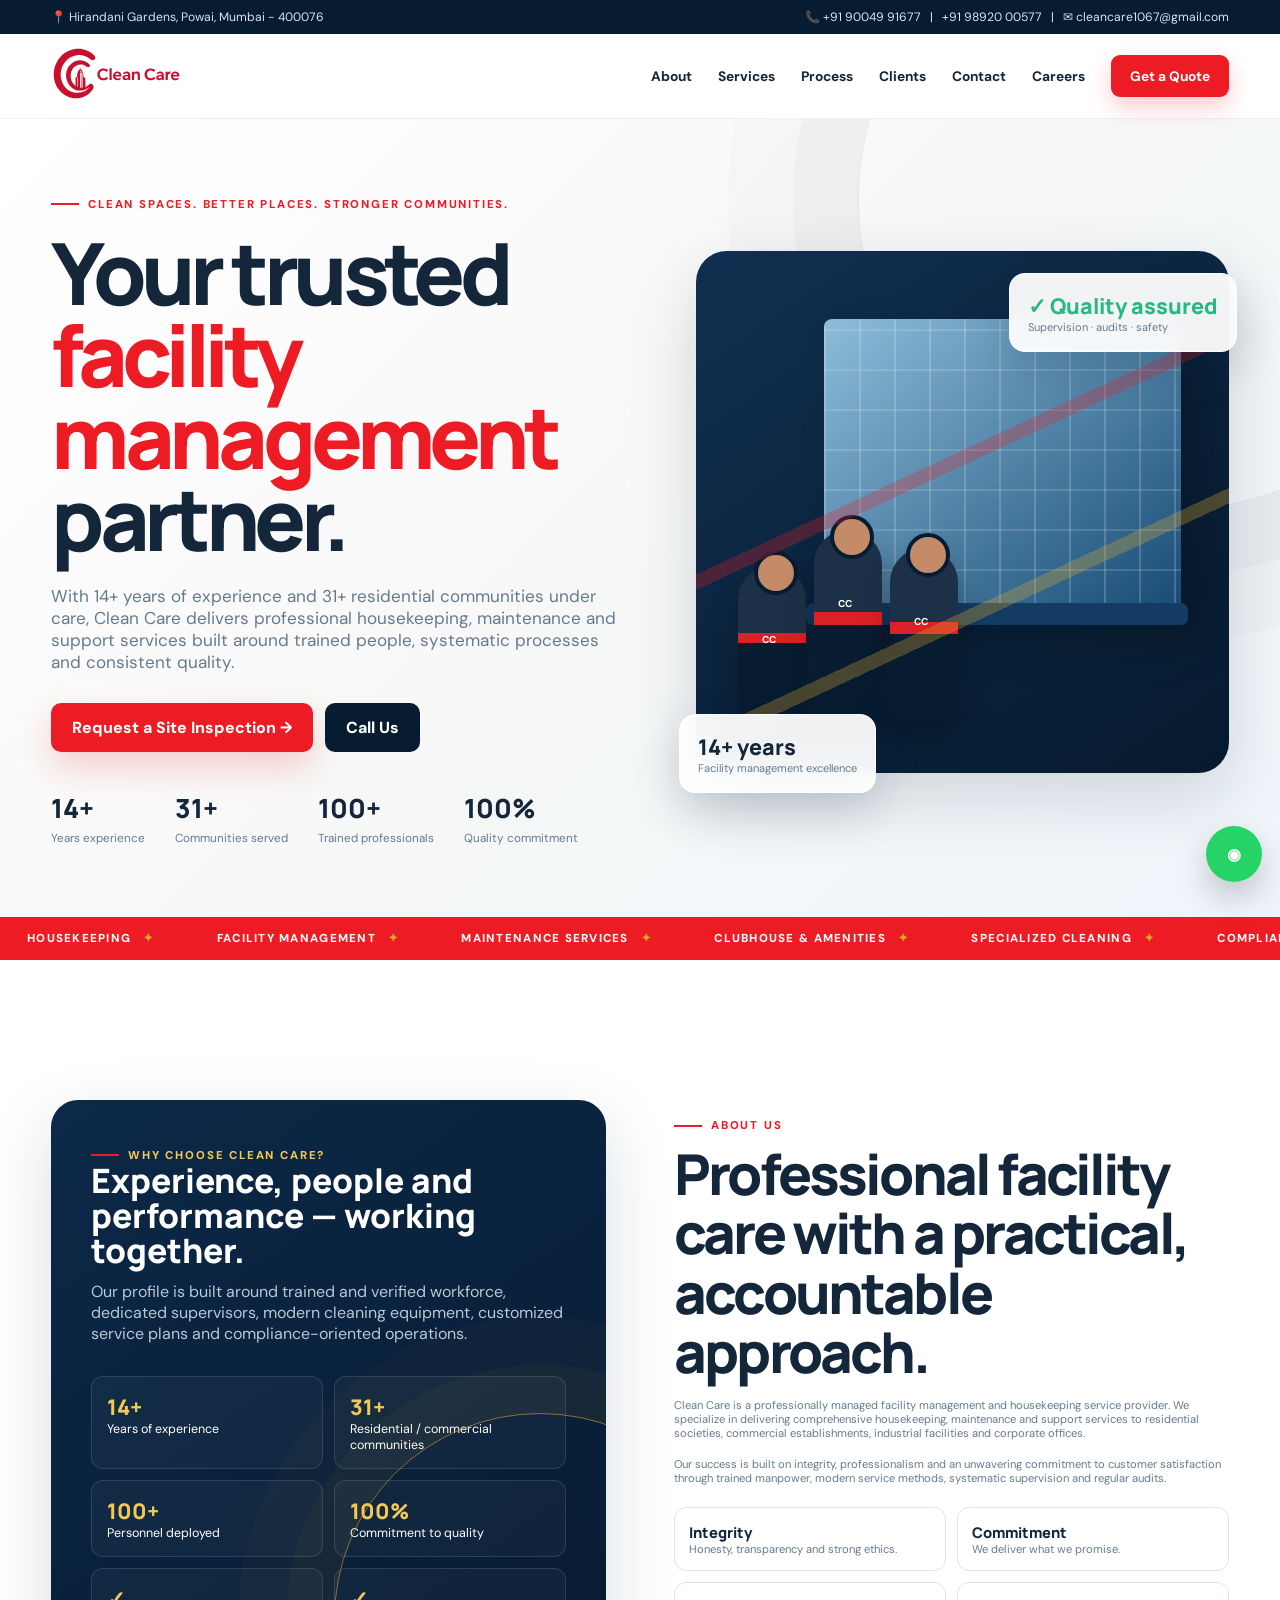
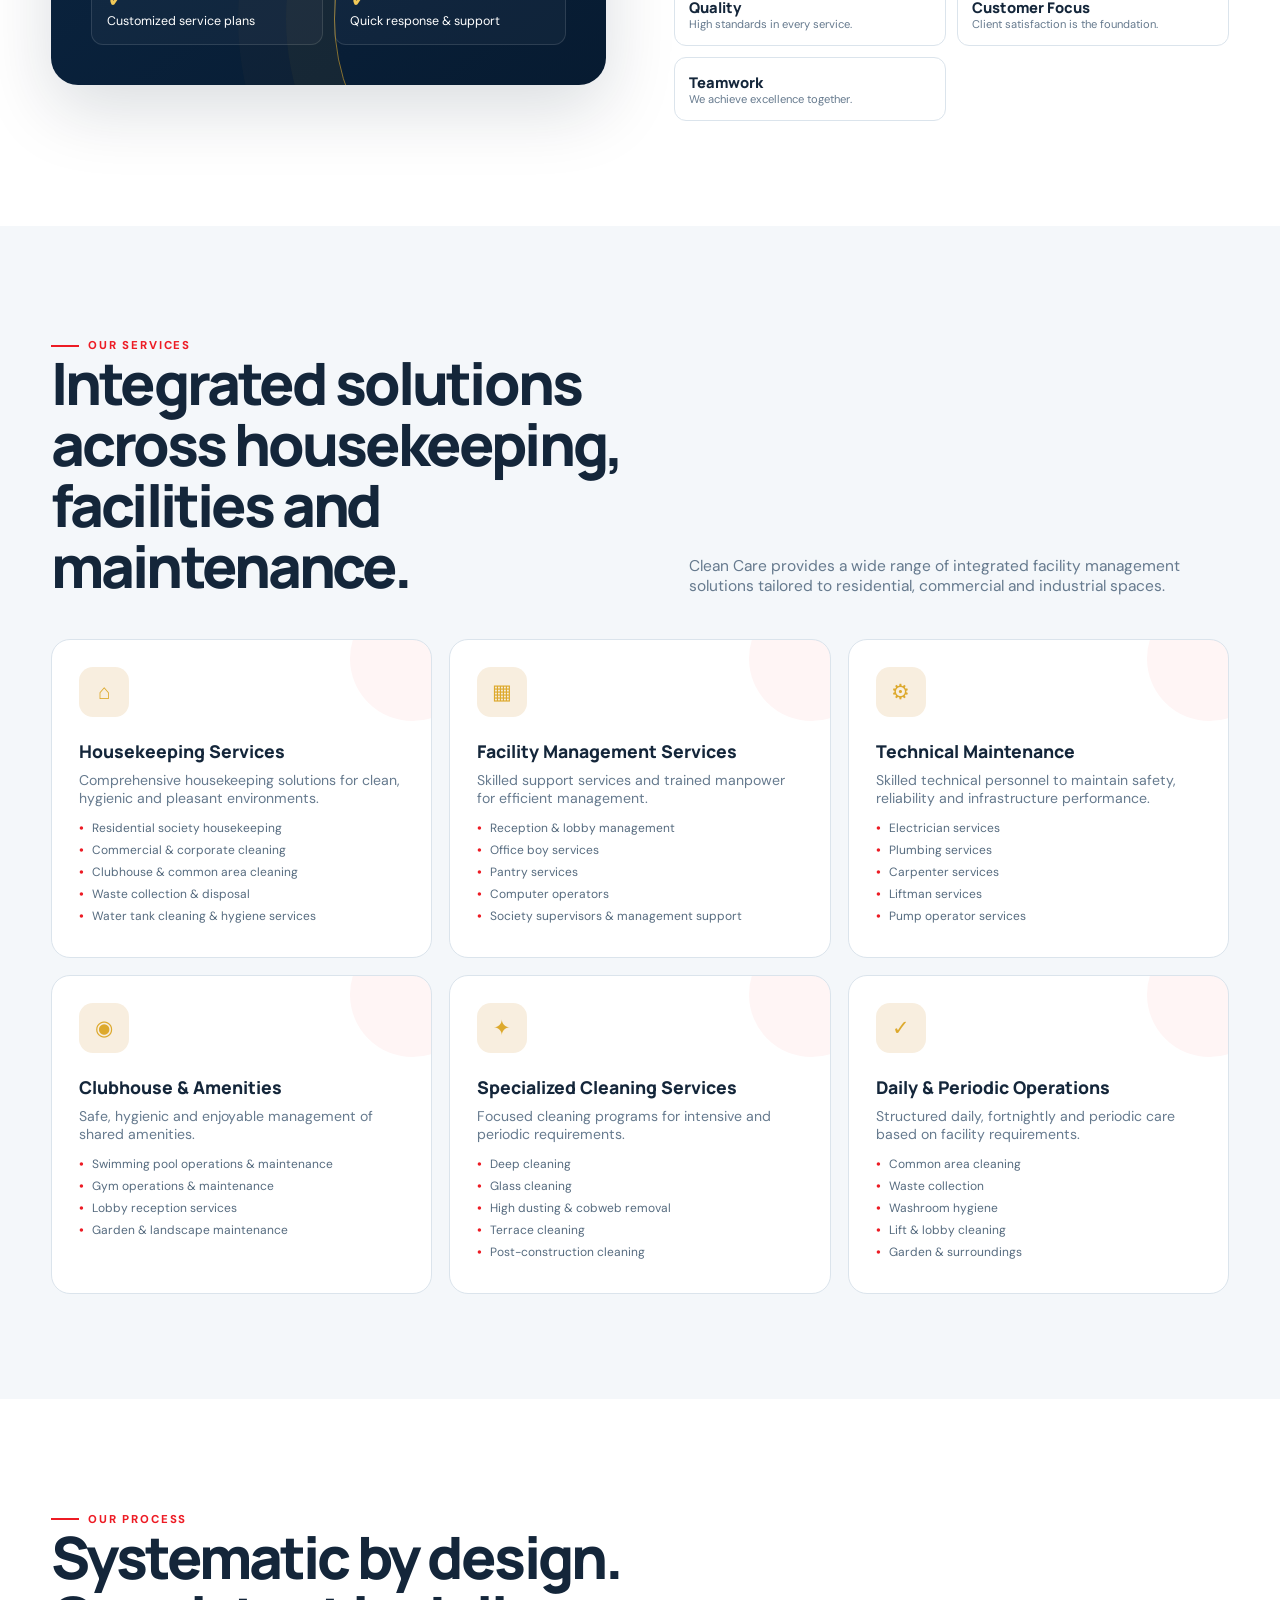
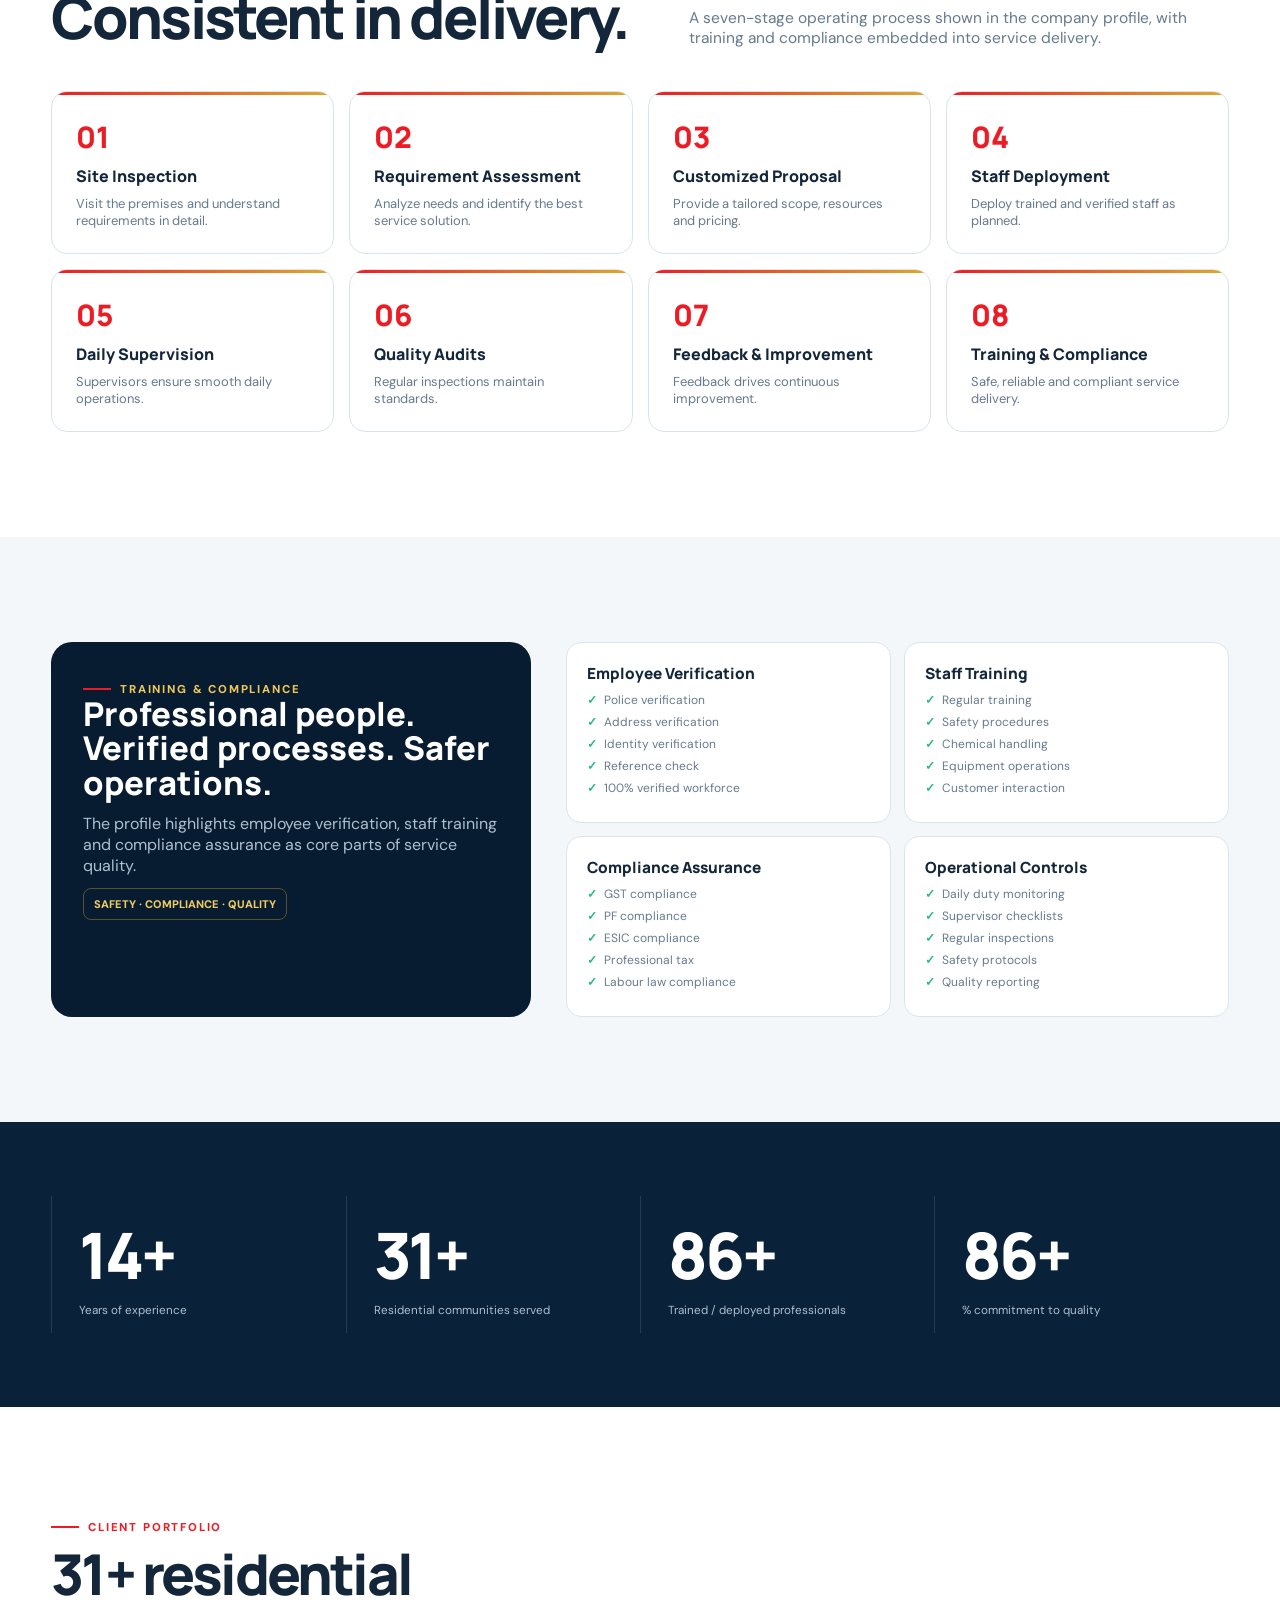
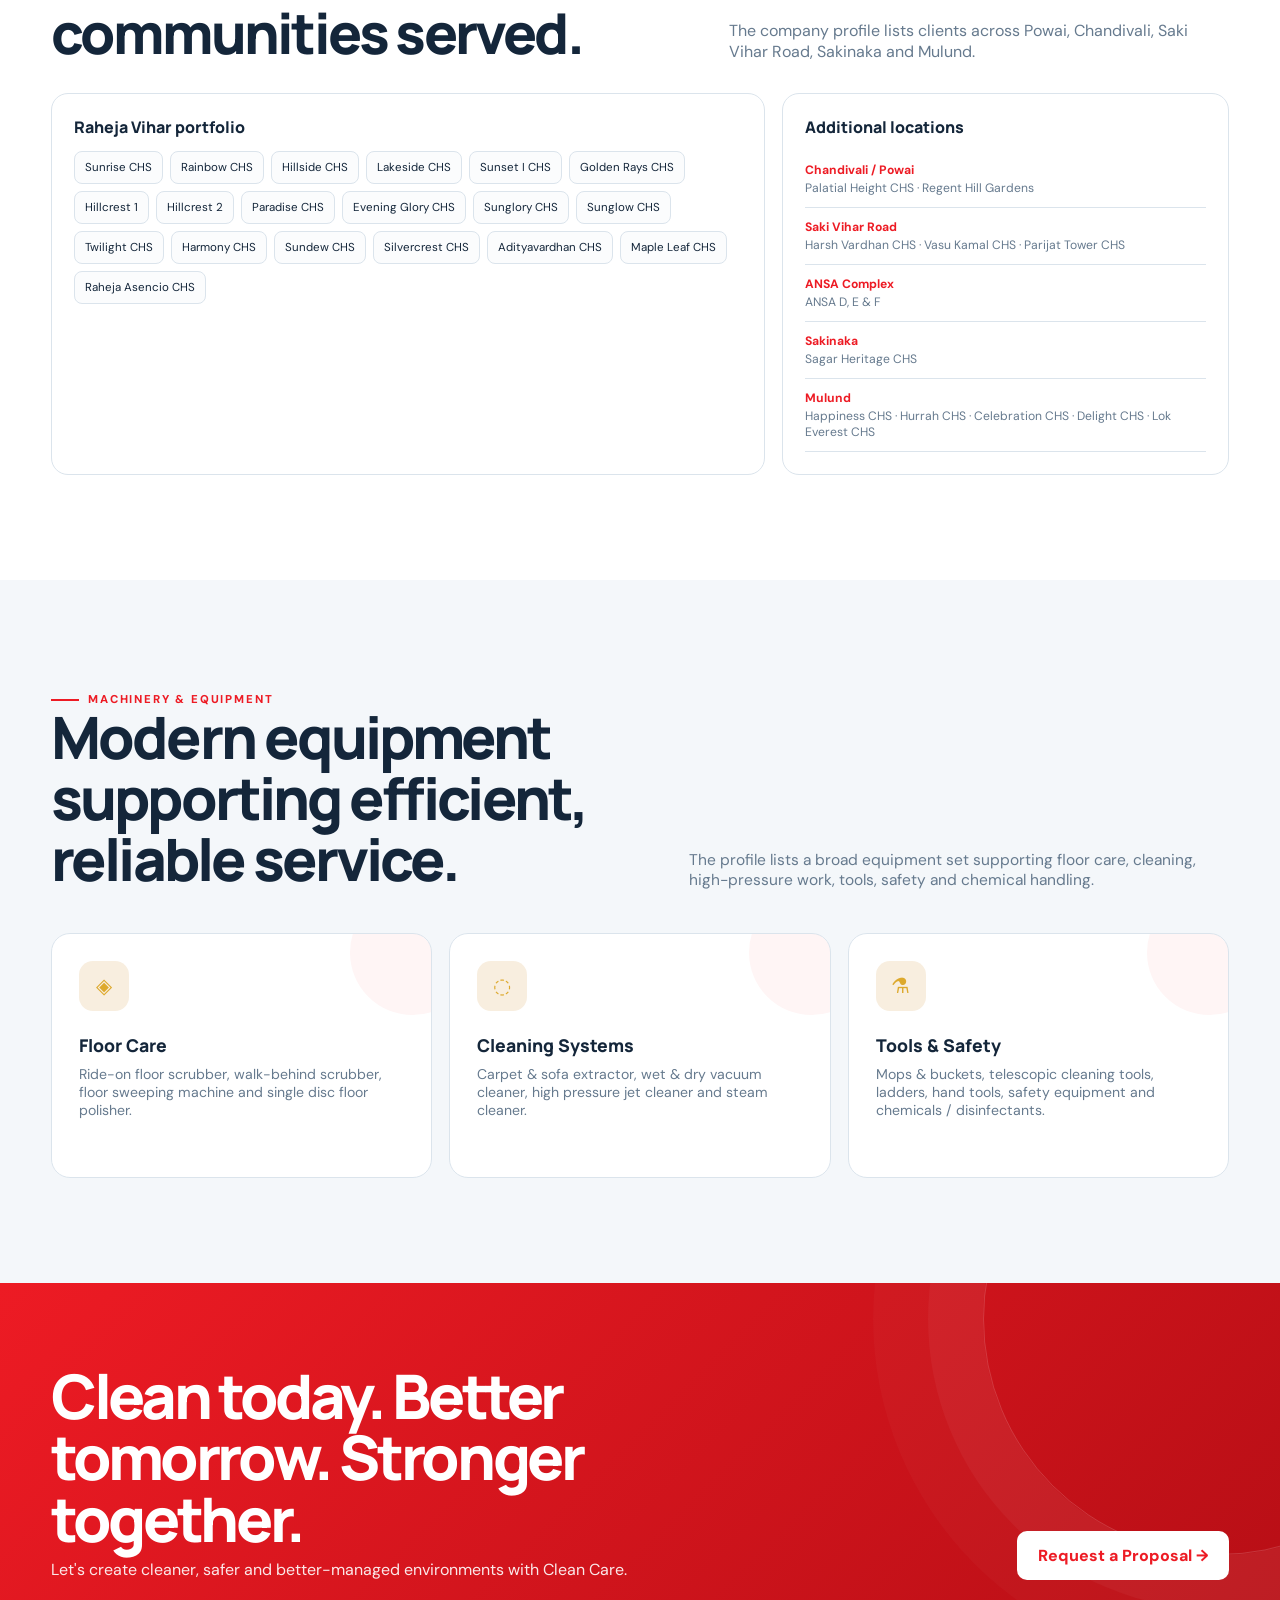
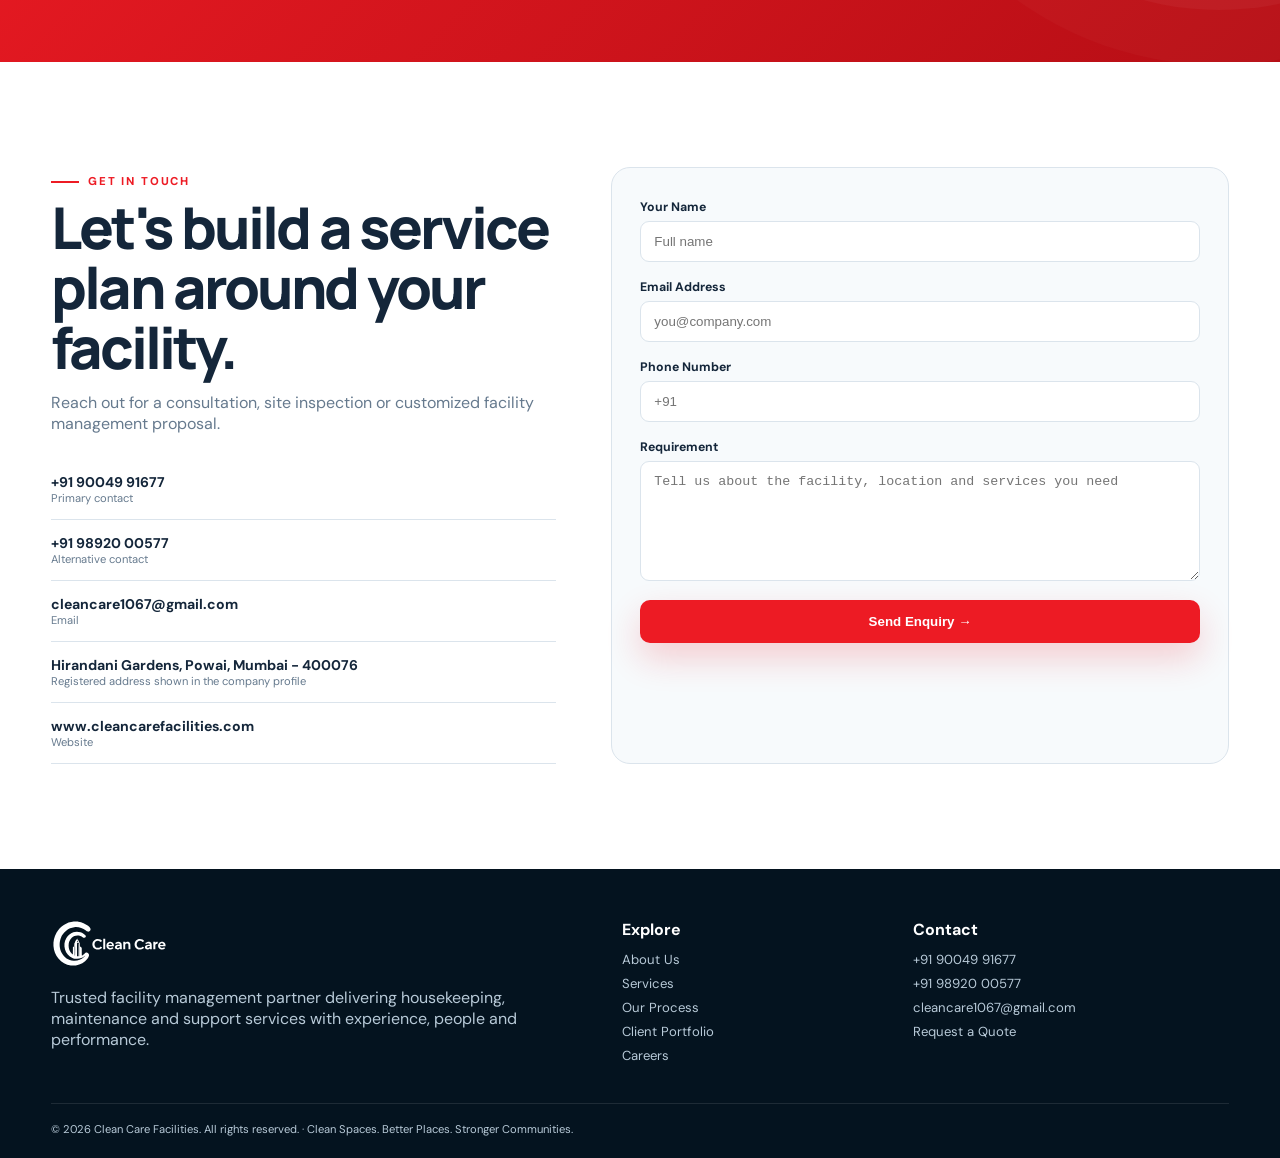
==== commit bcf080da: "Build premium Clean Care website from company profile" ====
--- a/index.html
+++ b/index.html
@@ -1,48 +1,36 @@
-<!DOCTYPE html>
-<html lang="en">
-<head>
-<meta charset="UTF-8">
-<meta name="viewport" content="width=device-width,initial-scale=1">
-<meta name="description" content="Clean Care Facilities Management — professional housekeeping, cleaning and facility management services in Mumbai.">
-<title>Clean Care | Facility Management</title>
-<link rel="icon" href="favicon.ico">
-<link rel="preconnect" href="https://fonts.googleapis.com">
-<link rel="preconnect" href="https://fonts.gstatic.com" crossorigin>
-<link href="https://fonts.googleapis.com/css2?family=DM+Sans:wght@400;500;600;700&family=Manrope:wght@600;700;800&display=swap" rel="stylesheet">
-<style>
-:root{--ink:#102a43;--muted:#627d98;--blue:#1677ff;--blue2:#0756c9;--mint:#eaf7f1;--line:#dbe7f0;--white:#fff;--dark:#071b2e}
-*{box-sizing:border-box;margin:0}html{scroll-behavior:smooth}body{font-family:"DM Sans",sans-serif;color:var(--ink);background:#fff;line-height:1.6}.container{width:min(1180px,92%);margin:auto}a{text-decoration:none;color:inherit}
-.topbar{background:var(--dark);color:#dce9f3;font-size:.84rem;padding:9px 0}.topbar .container{display:flex;justify-content:space-between;gap:20px}.topbar span{display:flex;gap:18px;flex-wrap:wrap}
-nav{height:82px;display:flex;align-items:center;justify-content:space-between}.brand img{height:52px;width:auto}.links{display:flex;align-items:center;gap:30px;font-weight:600;font-size:.94rem}.links a:hover{color:var(--blue)}.quote{background:var(--blue);color:#fff;padding:12px 20px;border-radius:9px}.menu{display:none;border:0;background:none;font-size:26px}
-.hero{background:linear-gradient(115deg,#f4f9ff 0%,#eef8f5 100%);padding:74px 0 82px;overflow:hidden}.hero-grid{display:grid;grid-template-columns:1.15fr .85fr;gap:55px;align-items:center}.eyebrow{display:inline-block;color:var(--blue);font-weight:700;letter-spacing:.08em;text-transform:uppercase;font-size:.76rem;margin-bottom:18px}.hero h1,.section h2{font-family:Manrope,sans-serif;line-height:1.12}.hero h1{font-size:clamp(2.7rem,5vw,4.7rem);letter-spacing:-.045em;max-width:760px}.hero h1 strong{color:var(--blue)}.hero p{font-size:1.13rem;color:var(--muted);max-width:650px;margin:24px 0 30px}.actions{display:flex;gap:14px;flex-wrap:wrap}.btn{display:inline-flex;align-items:center;justify-content:center;padding:14px 22px;border-radius:9px;font-weight:700}.btn.primary{background:var(--blue);color:#fff;box-shadow:0 12px 28px rgba(22,119,255,.22)}.btn.secondary{border:1px solid #b8cce0;background:#fff}.hero-card{background:var(--white);border-radius:24px;padding:32px;box-shadow:0 25px 70px rgba(16,42,67,.13);border:1px solid #e5eef5}.hero-card .symbol{font-size:56px}.hero-card h3{font:800 1.7rem Manrope;margin:14px 0}.hero-list{list-style:none;margin-top:20px}.hero-list li{padding:11px 0;border-bottom:1px solid var(--line);font-weight:600}.hero-list li:before{content:"✓";color:#19a974;font-weight:800;margin-right:10px}
-.trust{padding:24px 0;border-bottom:1px solid var(--line)}.trust .container{display:flex;justify-content:space-around;gap:20px;flex-wrap:wrap}.trust b{font-family:Manrope;font-size:1.25rem;color:var(--blue)}.trust span{color:var(--muted);font-size:.9rem}
-.section{padding:92px 0}.section.alt{background:#f7fafc}.section h2{font-size:clamp(2rem,3.5vw,3rem);letter-spacing:-.035em}.lead{color:var(--muted);max-width:700px;margin:16px 0 42px;font-size:1.06rem}.grid{display:grid;grid-template-columns:repeat(3,1fr);gap:20px}.card{border:1px solid var(--line);border-radius:16px;padding:28px;background:#fff;transition:.25s}.card:hover{transform:translateY(-5px);box-shadow:0 18px 45px rgba(16,42,67,.09);border-color:#b9d5ee}.icon{width:50px;height:50px;border-radius:13px;background:#eaf3ff;color:var(--blue);display:grid;place-items:center;font-size:23px;margin-bottom:20px}.card h3{font:800 1.15rem Manrope;margin-bottom:9px}.card p{color:var(--muted);font-size:.95rem}
-.about{display:grid;grid-template-columns:1fr 1fr;gap:70px;align-items:center}.about-panel{background:var(--dark);color:#fff;border-radius:22px;padding:45px}.about-panel .big{font:800 4rem Manrope;color:#67d5ae}.about-panel p{color:#bfd0df}.checks{list-style:none;margin-top:22px}.checks li{margin:12px 0}.checks li:before{content:"✓";color:#67d5ae;margin-right:10px;font-weight:800}
-.process{display:grid;grid-template-columns:repeat(4,1fr);gap:14px}.step{padding:24px;background:#fff;border-radius:14px;border:1px solid var(--line)}.num{color:var(--blue);font:800 2rem Manrope}.step h3{font:800 1rem Manrope;margin:8px 0}.step p{color:var(--muted);font-size:.9rem}
-.cta{background:var(--blue);color:#fff;padding:65px 0}.cta .container{display:flex;justify-content:space-between;align-items:center;gap:30px}.cta h2{font:800 clamp(2rem,4vw,3rem) Manrope;max-width:720px}.cta p{opacity:.88;margin-top:10px}.cta .btn{background:#fff;color:var(--blue);white-space:nowrap}
-.contact{display:grid;grid-template-columns:1fr 1fr;gap:55px}.contact p{color:var(--muted)}.details{margin-top:24px}.detail{padding:15px 0;border-bottom:1px solid var(--line);font-weight:600}.form{padding:28px;background:#f7fafc;border-radius:16px}.form input,.form textarea{width:100%;padding:13px 14px;border:1px solid var(--line);border-radius:8px;margin:7px 0 15px;font:inherit}.form textarea{min-height:120px}.form button{border:0;width:100%;cursor:pointer}
-footer{background:var(--dark);color:#c7d7e5;padding:55px 0 25px}.footer-grid{display:grid;grid-template-columns:2fr 1fr 1fr;gap:40px}.footer-grid h4{color:#fff;margin-bottom:14px}.footer-grid a{display:block;margin:8px 0}.copyright{border-top:1px solid #1d3b53;margin-top:38px;padding-top:20px;font-size:.85rem}
-.whatsapp{position:fixed;right:22px;bottom:22px;background:#25d366;color:#fff;width:58px;height:58px;border-radius:50%;display:grid;place-items:center;font-size:25px;box-shadow:0 12px 30px rgba(0,0,0,.2)}
-@media(max-width:850px){.links{display:none}.menu{display:block}.hero-grid,.about,.contact{grid-template-columns:1fr}.hero{padding-top:50px}.grid{grid-template-columns:repeat(2,1fr)}.process{grid-template-columns:repeat(2,1fr)}.cta .container{display:block}.cta .btn{margin-top:24px}.footer-grid{grid-template-columns:1fr 1fr}}
-@media(max-width:560px){.topbar .container{display:block}.topbar span{margin-top:5px}.grid,.process,.footer-grid{grid-template-columns:1fr}.hero h1{font-size:2.6rem}.section{padding:68px 0}.trust .container{justify-content:flex-start}.hero-card{padding:24px}}
-</style>
-</head>
-<body>
-<div class="topbar"><div class="container"><span>📍 Mumbai, Maharashtra</span><span>📞 +91 90049 91677 &nbsp; ✉ cleancare1067@gmail.com</span></div></div>
-<header class="container"><nav><a class="brand" href="#"><img src="logo.svg" alt="Clean Care"></a><div class="links"><a href="#about">About</a><a href="#services">Services</a><a href="#process">How We Work</a><a href="careers.html">Careers</a><a class="quote" href="#contact">Get a Quote</a></div><button class="menu" aria-label="Open menu">☰</button></nav></header>
-<main>
-<section class="hero"><div class="container hero-grid"><div><span class="eyebrow">Professional Facility Management</span><h1>We keep your spaces <strong>clean, safe & cared for.</strong></h1><p>Clean Care delivers dependable housekeeping and facility management solutions designed around the needs of residential communities, commercial spaces and modern workplaces.</p><div class="actions"><a class="btn primary" href="#contact">Request a Free Consultation →</a><a class="btn secondary" href="tel:+919004991677">Call Us</a></div></div><aside class="hero-card"><div class="symbol">✦</div><h3>A better standard of care.</h3><p>Reliable people, clear processes and consistent quality — every day.</p><ul class="hero-list"><li>Trained & supervised teams</li><li>Customized service plans</li><li>Regular quality checks</li><li>Responsive client support</li></ul></aside></div></section>
-<section class="trust"><div class="container"><div><b>14+</b> <span>Years of experience</span></div><div><b>31+</b> <span>Communities served</span></div><div><b>100+</b> <span>Dedicated personnel</span></div><div><b>100%</b> <span>Commitment to quality</span></div></div></section>
-<section class="section" id="about"><div class="container about"><div><span class="eyebrow">About Clean Care</span><h2>Facility management built around people and trust.</h2><p class="lead">We believe great facilities are created through disciplined operations, trained teams and genuine accountability. Our approach is simple: understand your space, build the right plan and deliver consistently.</p><a class="btn primary" href="#services">Explore Our Services</a></div><div class="about-panel"><div class="big">14+</div><h3>Years of focused service</h3><p>Supporting communities and facilities with dependable day-to-day operations.</p><ul class="checks"><li>Professional workforce</li><li>Daily supervision</li><li>Quality audits</li><li>Continuous improvement</li></ul></div></div></section>
-<section class="section alt" id="services"><div class="container"><span class="eyebrow">What We Do</span><h2>Complete support for better-managed spaces.</h2><p class="lead">Flexible facility solutions tailored to your property, operations and service requirements.</p><div class="grid"><article class="card"><div class="icon">✦</div><h3>Housekeeping</h3><p>Professional daily housekeeping that keeps shared and occupied spaces clean and presentable.</p></article><article class="card"><div class="icon">▦</div><h3>Facility Management</h3><p>Structured operational support, staffing and supervision for smooth facility performance.</p></article><article class="card"><div class="icon">⌂</div><h3>Residential Communities</h3><p>Dedicated services designed for housing societies and community environments.</p></article><article class="card"><div class="icon">▣</div><h3>Commercial Spaces</h3><p>Reliable cleaning and support services for offices and commercial facilities.</p></article><article class="card"><div class="icon">✓</div><h3>Deep Cleaning</h3><p>Focused cleaning programs for periodic, intensive and specialized requirements.</p></article><article class="card"><div class="icon">◎</div><h3>Manpower Solutions</h3><p>Trained personnel deployed according to your operational requirements.</p></article></div></div></section>
-<section class="section" id="process"><div class="container"><span class="eyebrow">How We Work</span><h2>A simple process. Consistent results.</h2><p class="lead">Every engagement follows a clear framework to make service delivery transparent and dependable.</p><div class="process"><div class="step"><div class="num">01</div><h3>Understand</h3><p>We inspect your site and understand your requirements.</p></div><div class="step"><div class="num">02</div><h3>Plan</h3><p>We create a practical, customized service proposal.</p></div><div class="step"><div class="num">03</div><h3>Deploy</h3><p>Trained teams and supervisors begin operations.</p></div><div class="step"><div class="num">04</div><h3>Improve</h3><p>Regular checks and feedback keep standards high.</p></div></div></div></section>
-<section class="cta"><div class="container"><div><h2>Ready for a cleaner, better-managed facility?</h2><p>Talk to our team about a customized service plan.</p></div><a class="btn" href="#contact">Get Started Today →</a></div></section>
-<section class="section" id="contact"><div class="container contact"><div><span class="eyebrow">Contact Us</span><h2>Let's discuss your facility requirements.</h2><p class="lead">Contact Clean Care for a consultation or customized proposal.</p><div class="details"><div class="detail">📞 +91 90049 91677</div><div class="detail">📞 +91 98920 00577</div><div class="detail">✉ cleancare1067@gmail.com</div><div class="detail">📍 Mumbai, Maharashtra</div></div></div><form class="form" id="contactForm"><label>Your Name</label><input required placeholder="Enter your name"><label>Email Address</label><input type="email" required placeholder="you@example.com"><label>Phone Number</label><input placeholder="+91"><label>Tell us what you need</label><textarea placeholder="Describe your facility requirements"></textarea><button class="btn primary" type="submit">Send Enquiry</button></form></div></section>
-</main>
-<footer><div class="container"><div class="footer-grid"><div><img src="logo-white.svg" alt="Clean Care" style="height:50px;margin-bottom:15px"><p>Professional housekeeping and facility management services built on trust, discipline and consistent quality.</p></div><div><h4>Company</h4><a href="#about">About Us</a><a href="#services">Services</a><a href="careers.html">Careers</a></div><div><h4>Contact</h4><a href="tel:+919004991677">+91 90049 91677</a><a href="mailto:cleancare1067@gmail.com">Email Us</a><a href="#contact">Request a Quote</a></div></div><div class="copyright">© 2026 Clean Care Facilities. All rights reserved.</div></div></footer>
-<a class="whatsapp" href="https://wa.me/919004991677" aria-label="WhatsApp">◉</a>
+<!doctype html><html lang="en"><head><meta charset="utf-8"><meta name="viewport" content="width=device-width,initial-scale=1"><meta name="description" content="Clean Care — trusted facility management partner delivering housekeeping, maintenance and support services."><title>Clean Care | Facility Management Partner</title><link rel="icon" href="favicon.ico"><link rel="preconnect" href="https://fonts.googleapis.com"><link rel="preconnect" href="https://fonts.gstatic.com" crossorigin><link href="https://fonts.googleapis.com/css2?family=DM+Sans:wght@400;500;600;700&family=Manrope:wght@700;800&display=swap" rel="stylesheet"><style>
+:root{--navy:#071b31;--navy2:#0c2948;--red:#ed1b24;--gold:#dda92d;--cream:#f6f2e9;--mist:#f4f7fa;--text:#14263a;--muted:#667a8e;--line:#dbe4ec;--white:#fff;--green:#28b980;--shadow:0 24px 70px rgba(7,27,49,.15)}*{box-sizing:border-box;margin:0;padding:0}html{scroll-behavior:smooth}body{font-family:"DM Sans",sans-serif;color:var(--text);overflow-x:hidden;background:#fff}a{text-decoration:none;color:inherit}.container{width:min(1180px,92%);margin:auto}.reveal{opacity:0;transform:translateY(30px);transition:opacity .8s ease,transform .8s cubic-bezier(.2,.7,.2,1)}.reveal.show{opacity:1;transform:none}.delay1{transition-delay:.08s}.delay2{transition-delay:.16s}.delay3{transition-delay:.24s}
+.top{background:var(--navy);color:#d9e4ec;font-size:.76rem}.top .container{display:flex;justify-content:space-between;gap:18px;padding:9px 0}.nav{position:sticky;top:0;z-index:50;background:rgba(255,255,255,.92);backdrop-filter:blur(18px);border-bottom:1px solid rgba(7,27,49,.07)}nav{height:84px;display:flex;align-items:center;justify-content:space-between}.brand img{height:55px}.links{display:flex;gap:26px;align-items:center;font-size:.86rem;font-weight:700}.links a:not(.cta){position:relative}.links a:not(.cta):after{content:"";position:absolute;left:0;bottom:-7px;width:0;height:2px;background:var(--red);transition:.3s}.links a:hover:after{width:100%}.cta{background:var(--red);color:#fff!important;padding:12px 19px;border-radius:9px;box-shadow:0 10px 25px rgba(237,27,36,.22);transition:.25s}.cta:hover{transform:translateY(-2px);background:#c91018}.menu{display:none;background:none;border:0;font-size:28px;color:var(--navy)}
+.hero{position:relative;overflow:hidden;background:linear-gradient(135deg,#fff 0,#f7f8f7 48%,#eef5fa 100%)}.hero:before{content:"";position:absolute;right:-200px;top:-230px;width:620px;height:620px;border-radius:50%;border:1px solid rgba(7,27,49,.08);box-shadow:0 0 0 65px rgba(7,27,49,.025),0 0 0 130px rgba(7,27,49,.016)}.hero-grid{min-height:calc(100vh - 124px);display:grid;grid-template-columns:1.02fr .98fr;align-items:center;gap:65px;padding:70px 0}.eyebrow{color:var(--red);font-size:.71rem;font-weight:800;letter-spacing:.16em;text-transform:uppercase;display:inline-flex;align-items:center;gap:9px}.eyebrow:before{content:"";height:2px;width:28px;background:var(--red)}h1{font:800 clamp(3.2rem,6.7vw,5.8rem)/.96 Manrope;letter-spacing:-.065em;margin-top:20px}h1 span{color:var(--red)}.hero p{color:var(--muted);font-size:1.07rem;max-width:680px;margin:24px 0 30px}.actions{display:flex;gap:12px;flex-wrap:wrap}.btn{display:inline-flex;align-items:center;gap:8px;padding:14px 21px;border-radius:10px;font-weight:800;transition:.28s}.btn.red{background:var(--red);color:#fff;box-shadow:0 15px 35px rgba(237,27,36,.2)}.btn.red:hover{transform:translateY(-4px);box-shadow:0 22px 42px rgba(237,27,36,.28)}.btn.dark{background:var(--navy);color:#fff}.btn.dark:hover{transform:translateY(-4px)}.hero-numbers{display:flex;gap:30px;flex-wrap:wrap;margin-top:38px}.hero-numbers b{display:block;font:800 1.65rem Manrope}.hero-numbers span{font-size:.73rem;color:var(--muted)}
+.hero-art{position:relative;min-height:560px}.scene{position:absolute;inset:13px 0 25px 12px;border-radius:31px;background:linear-gradient(145deg,#102f50,#061a2e);box-shadow:var(--shadow);overflow:hidden}.scene:after{content:"";position:absolute;inset:0;background:linear-gradient(155deg,transparent 42%,rgba(237,27,36,.28) 42% 44%,transparent 44%),linear-gradient(155deg,transparent 63%,rgba(221,169,45,.3) 63% 65%,transparent 65%)}.tower{position:absolute;right:9%;top:13%;width:67%;height:56%;background:repeating-linear-gradient(90deg,rgba(255,255,255,.18) 0 2px,transparent 2px 35px),repeating-linear-gradient(0deg,rgba(255,255,255,.14) 0 2px,transparent 2px 40px),linear-gradient(140deg,#8dbdda,#174b75);border-radius:8px;box-shadow:25px 25px 45px rgba(0,0,0,.25)}.tower:after{content:"";position:absolute;left:-18px;right:-7px;bottom:-14px;height:22px;background:#143b61;border-radius:7px}.workers{position:absolute;left:8%;bottom:10%;display:flex;align-items:flex-end;gap:8px}.worker{width:68px;height:155px;border-radius:35px 35px 10px 10px;background:linear-gradient(#1c3148 0 43%,#dc2027 43% 50%,#071b31 50%);box-shadow:0 16px 28px rgba(0,0,0,.25);position:relative}.worker:nth-child(2){height:191px}.worker:nth-child(3){height:173px}.worker:before{content:"";position:absolute;top:-15px;left:16px;width:36px;height:36px;border-radius:50%;background:#c48b68;border:4px solid #071b31}.worker:after{content:"CC";position:absolute;top:67px;left:24px;font-weight:800;color:#fff;font-size:10px}.float{position:absolute;z-index:3;background:rgba(255,255,255,.94);backdrop-filter:blur(15px);padding:17px 18px;border-radius:16px;box-shadow:0 18px 45px rgba(7,27,49,.17);border:1px solid rgba(255,255,255,.8);animation:float 6s ease-in-out infinite}.float.a{top:35px;right:-8px}.float.b{bottom:5px;left:-5px;animation-delay:1s}.float b{font:800 1.35rem Manrope;display:block}.float small{display:block;color:var(--muted);font-size:.69rem}.green{color:var(--green)}
+.ticker{background:var(--red);color:#fff;overflow:hidden}.ticker .track{width:max-content;display:flex;animation:marquee 28s linear infinite}.ticker span{padding:14px 27px;font-size:.72rem;font-weight:800;letter-spacing:.11em}.ticker em{color:var(--gold);font-style:normal;padding:0 8px}
+.section{padding:105px 0}.mist{background:var(--mist)}.head{display:flex;justify-content:space-between;gap:45px;align-items:end;margin-bottom:43px}.head h2{font:800 clamp(2.25rem,4.6vw,3.65rem)/1.04 Manrope;letter-spacing:-.05em;max-width:710px}.head p{max-width:540px;color:var(--muted);font-size:.97rem}.cards{display:grid;grid-template-columns:repeat(3,1fr);gap:17px}.card{background:#fff;border:1px solid var(--line);border-radius:19px;padding:27px;min-height:245px;position:relative;overflow:hidden;transition:.35s}.card:before{content:"";position:absolute;width:125px;height:125px;border-radius:50%;right:-44px;top:-44px;background:rgba(237,27,36,.045);transition:.35s}.card:hover{transform:translateY(-8px);box-shadow:0 24px 52px rgba(7,27,49,.10);border-color:#c2d3e1}.card:hover:before{transform:scale(1.5)}.icon{width:50px;height:50px;border-radius:14px;display:grid;place-items:center;background:#f8eedf;color:var(--gold);font-size:21px;margin-bottom:22px;position:relative}.card h3{font:800 1.1rem Manrope;margin-bottom:8px}.card p{color:var(--muted);font-size:.88rem}.card ul{list-style:none;margin-top:13px}.card li{color:#566b7f;font-size:.75rem;margin:6px 0}.card li:before{content:"•";color:var(--red);font-weight:900;margin-right:8px}
+.about{display:grid;grid-template-columns:1fr 1fr;gap:68px;align-items:center}.about-visual{min-height:500px;border-radius:27px;background:linear-gradient(145deg,var(--navy2),var(--navy));color:#fff;box-shadow:var(--shadow);padding:40px;position:relative;overflow:hidden}.about-visual:after{content:"";position:absolute;right:-140px;bottom:-140px;width:410px;height:410px;border-radius:50%;border:1px solid rgba(221,169,45,.6);box-shadow:0 0 0 48px rgba(221,169,45,.04),0 0 0 96px rgba(221,169,45,.025)}.about-visual h3{font:800 2.1rem Manrope;line-height:1.04;max-width:420px;position:relative}.about-visual p{margin-top:14px;color:#b7c8d6;max-width:500px;position:relative}.about-metrics{display:grid;grid-template-columns:1fr 1fr;gap:11px;margin-top:32px;position:relative}.about-metrics div{border:1px solid rgba(255,255,255,.12);padding:15px;border-radius:12px;background:rgba(255,255,255,.035);font-size:.78rem}.about-metrics b{display:block;color:#f2c957;font:800 1.35rem Manrope}.copy h2{font:800 clamp(2.2rem,4.4vw,3.55rem)/1.05 Manrope;letter-spacing:-.05em;margin-top:11px}.copy p{color:var(--muted);margin:17px 0}.values{display:grid;grid-template-columns:1fr 1fr;gap:11px;margin-top:22px}.value{border:1px solid var(--line);border-radius:12px;padding:14px}.value b{display:block;font:800 .92rem Manrope}.value span{color:var(--muted);font-size:.7rem}
+.process{display:grid;grid-template-columns:repeat(4,1fr);gap:15px}.step{background:#fff;border:1px solid var(--line);border-radius:16px;padding:24px;position:relative;overflow:hidden}.step:before{content:"";position:absolute;left:0;right:0;top:0;height:3px;background:linear-gradient(90deg,var(--red),var(--gold))}.step .n{font:800 1.85rem Manrope;color:var(--red)}.step h3{font:800 1rem Manrope;margin:8px 0}.step p{font-size:.81rem;color:var(--muted)}
+.compliance{display:grid;grid-template-columns:.84fr 1.16fr;gap:35px}.panel{background:var(--navy);color:#fff;border-radius:21px;padding:32px;position:sticky;top:105px}.panel h3{font:800 2.05rem/1.06 Manrope}.panel p{color:#afc0ce;margin:12px 0}.seal{display:inline-block;padding:8px 10px;border:1px solid rgba(221,169,45,.38);border-radius:8px;color:#f1cc61;font-size:.69rem;font-weight:800}.compliance-grid{display:grid;grid-template-columns:1fr 1fr;gap:13px}.mini{border:1px solid var(--line);background:#fff;border-radius:15px;padding:20px}.mini h4{font:800 .96rem Manrope;margin-bottom:8px}.mini ul{list-style:none}.mini li{font-size:.75rem;color:var(--muted);margin:6px 0}.mini li:before{content:"✓";color:var(--green);font-weight:900;margin-right:7px}
+.stats{background:#0a213a;color:#fff;padding:74px 0}.stats-grid{display:grid;grid-template-columns:repeat(4,1fr)}.stat{padding:15px 27px;border-left:1px solid rgba(255,255,255,.12)}.stat strong{font:800 clamp(2.4rem,5vw,4.2rem) Manrope;letter-spacing:-.05em}.stat span{display:block;color:#aebfcd;font-size:.73rem;margin-top:4px}
+.portfolio-top{display:flex;justify-content:space-between;gap:30px;align-items:end}.portfolio-top h2{font:800 clamp(2.25rem,4.4vw,3.55rem)/1.05 Manrope;letter-spacing:-.05em;margin-top:9px}.portfolio-top p{color:var(--muted);max-width:500px}.portfolio{display:grid;grid-template-columns:1.23fr .77fr;gap:17px;margin-top:31px}.portfolio-block{border:1px solid var(--line);border-radius:17px;padding:22px;background:#fff}.portfolio-block h3{font:800 1rem Manrope;margin-bottom:13px}.chips{display:flex;flex-wrap:wrap;gap:7px}.chip{padding:8px 10px;border-radius:8px;border:1px solid var(--line);background:#fbfcfd;font-size:.72rem}.loc{padding:11px 0;border-bottom:1px solid var(--line);font-size:.76rem}.loc b{color:var(--red);display:block;margin-bottom:2px}.loc span{color:var(--muted)}
+.final{padding:82px 0;background:linear-gradient(135deg,var(--red),#b60e15);color:#fff;position:relative;overflow:hidden}.final:after{content:"";position:absolute;width:470px;height:470px;border:1px solid rgba(255,255,255,.16);border-radius:50%;right:-175px;top:-200px;box-shadow:0 0 0 55px rgba(255,255,255,.04),0 0 0 110px rgba(255,255,255,.025)}.final .container{position:relative;z-index:2;display:flex;justify-content:space-between;align-items:end;gap:35px}.final h2{font:800 clamp(2.4rem,4.8vw,4.1rem)/1 Manrope;letter-spacing:-.055em;max-width:750px}.final p{opacity:.9;margin-top:10px}.final .btn{background:#fff;color:var(--red)}
+.contact{display:grid;grid-template-columns:.9fr 1.1fr;gap:55px}.contact h2{font:800 clamp(2.25rem,4.5vw,3.65rem)/1.04 Manrope;letter-spacing:-.05em;margin-top:9px}.contact-intro{color:var(--muted);margin-top:14px}.details{margin-top:25px}.detail{padding:14px 0;border-bottom:1px solid var(--line);font-weight:700;font-size:.88rem}.detail small{display:block;color:var(--muted);font-size:.7rem;font-weight:400}.form{background:#f7fafc;border:1px solid var(--line);border-radius:19px;padding:28px}.form label{font-size:.77rem;font-weight:700;display:block;margin-top:3px}.form input,.form textarea{width:100%;border:1px solid var(--line);background:#fff;border-radius:9px;padding:12px 13px;margin:6px 0 14px;outline:none}.form input:focus,.form textarea:focus{border-color:#98bddb;box-shadow:0 0 0 4px rgba(22,119,255,.07)}.form textarea{min-height:120px;resize:vertical}.form button{border:0;width:100%;justify-content:center;cursor:pointer}
+footer{background:#04131f;color:#b8cad8;padding:50px 0 22px}.foot{display:grid;grid-template-columns:1.5fr .7fr .9fr;gap:45px}.foot img{height:49px;margin-bottom:14px}.foot h4{color:#fff;margin-bottom:11px}.foot a{display:block;font-size:.82rem;margin:7px 0}.copy{border-top:1px solid rgba(255,255,255,.1);margin-top:32px;padding-top:18px;font-size:.7rem}.wa{position:fixed;right:18px;bottom:18px;z-index:60;width:56px;height:56px;border-radius:50%;background:#25d366;color:#fff;display:grid;place-items:center;font-weight:900;box-shadow:0 15px 32px rgba(0,0,0,.2)}
+@keyframes float{0%,100%{transform:translateY(0)}50%{transform:translateY(-10px)}}@keyframes marquee{to{transform:translateX(-50%)}}
+@media(max-width:900px){.links{display:none}.menu{display:block}.hero-grid,.about,.compliance,.contact{grid-template-columns:1fr}.hero-art{min-height:470px}.cards{grid-template-columns:repeat(2,1fr)}.process{grid-template-columns:repeat(2,1fr)}.stats-grid{grid-template-columns:repeat(2,1fr)}.panel{position:relative;top:auto}.portfolio{grid-template-columns:1fr}.head,.portfolio-top,.final .container{display:block}.head p{margin-top:15px}.final .btn{margin-top:25px}.foot{grid-template-columns:1.2fr 1fr}}@media(max-width:560px){.top .container{display:block}.top span+span{display:block;margin-top:3px}.hero-grid{padding:57px 0 70px}.hero h1{font-size:2.9rem}.hero-art{min-height:365px}.scene{inset:8px 0 18px}.tower{width:66%;height:57%}.worker{width:51px;height:118px}.worker:nth-child(2){height:145px}.worker:nth-child(3){height:130px}.worker:before{width:29px;height:29px;left:11px}.worker:after{left:18px;top:53px}.float.a{right:-3px;top:23px}.float.b{left:0;bottom:0}.cards,.process,.stats-grid,.compliance-grid,.values,.about-metrics,.foot{grid-template-columns:1fr}.section{padding:76px 0}.about-visual{min-height:430px;padding:28px}.portfolio-top h2{font-size:2.35rem}.portfolio-block{padding:18px}.wa{width:51px;height:51px;right:14px;bottom:14px}}
+</style></head><body>
+<div class="top"><div class="container"><span>📍 Hirandani Gardens, Powai, Mumbai - 400076</span><span>📞 +91 90049 91677 &nbsp; | &nbsp; +91 98920 00577 &nbsp; | &nbsp; ✉ cleancare1067@gmail.com</span></div></div>
+<div class="nav"><div class="container"><nav><a class="brand" href="#home"><img src="logo.svg" alt="Clean Care"></a><div class="links"><a href="#about">About</a><a href="#services">Services</a><a href="#process">Process</a><a href="#portfolio">Clients</a><a href="#contact">Contact</a><a href="careers.html">Careers</a><a class="cta" href="#contact">Get a Quote</a></div><button class="menu" id="menu">☰</button></nav></div></div>
+<main id="home">
+<section class="hero"><div class="container hero-grid"><div class="reveal"><span class="eyebrow">Clean Spaces. Better Places. Stronger Communities.</span><h1>Your trusted <span>facility management</span> partner.</h1><p>With 14+ years of experience and 31+ residential communities under care, Clean Care delivers professional housekeeping, maintenance and support services built around trained people, systematic processes and consistent quality.</p><div class="actions"><a class="btn red" href="#contact">Request a Site Inspection →</a><a class="btn dark" href="tel:+919004991677">Call Us</a></div><div class="hero-numbers"><div><b>14+</b><span>Years experience</span></div><div><b>31+</b><span>Communities served</span></div><div><b>100+</b><span>Trained professionals</span></div><div><b>100%</b><span>Quality commitment</span></div></div></div><div class="hero-art reveal delay2"><div class="scene"><div class="tower"></div><div class="workers"><div class="worker"></div><div class="worker"></div><div class="worker"></div></div></div><div class="float a"><b class="green">✓ Quality assured</b><small>Supervision · audits · safety</small></div><div class="float b"><b>14+ years</b><small>Facility management excellence</small></div></div></div></section>
+<div class="ticker"><div class="track"><span>HOUSEKEEPING <em>✦</em></span><span>FACILITY MANAGEMENT <em>✦</em></span><span>MAINTENANCE SERVICES <em>✦</em></span><span>CLUBHOUSE & AMENITIES <em>✦</em></span><span>SPECIALIZED CLEANING <em>✦</em></span><span>COMPLIANCE FOCUSED <em>✦</em></span><span>HOUSEKEEPING <em>✦</em></span><span>FACILITY MANAGEMENT <em>✦</em></span><span>MAINTENANCE SERVICES <em>✦</em></span><span>CLUBHOUSE & AMENITIES <em>✦</em></span></div></div>
+<section class="section" id="about"><div class="container about"><div class="about-visual reveal"><span class="eyebrow" style="color:#f2c957">Why choose Clean Care?</span><h3>Experience, people and performance — working together.</h3><p>Our profile is built around trained and verified workforce, dedicated supervisors, modern cleaning equipment, customized service plans and compliance-oriented operations.</p><div class="about-metrics"><div><b>14+</b>Years of experience</div><div><b>31+</b>Residential / commercial communities</div><div><b>100+</b>Personnel deployed</div><div><b>100%</b>Commitment to quality</div><div><b>✓</b>Customized service plans</div><div><b>✓</b>Quick response & support</div></div></div><div class="copy reveal delay1"><span class="eyebrow">About Us</span><h2>Professional facility care with a practical, accountable approach.</h2><p>Clean Care is a professionally managed facility management and housekeeping service provider. We specialize in delivering comprehensive housekeeping, maintenance and support services to residential societies, commercial establishments, industrial facilities and corporate offices.</p><p>Our success is built on integrity, professionalism and an unwavering commitment to customer satisfaction through trained manpower, modern service methods, systematic supervision and regular audits.</p><div class="values"><div class="value"><b>Integrity</b><span>Honesty, transparency and strong ethics.</span></div><div class="value"><b>Commitment</b><span>We deliver what we promise.</span></div><div class="value"><b>Quality</b><span>High standards in every service.</span></div><div class="value"><b>Customer Focus</b><span>Client satisfaction is the foundation.</span></div><div class="value"><b>Teamwork</b><span>We achieve excellence together.</span></div></div></div></div></section>
+<section class="section mist" id="services"><div class="container"><div class="head reveal"><div><span class="eyebrow">Our Services</span><h2>Integrated solutions across housekeeping, facilities and maintenance.</h2></div><p>Clean Care provides a wide range of integrated facility management solutions tailored to residential, commercial and industrial spaces.</p></div><div class="cards"><article class="card reveal"><div class="icon">⌂</div><h3>Housekeeping Services</h3><p>Comprehensive housekeeping solutions for clean, hygienic and pleasant environments.</p><ul><li>Residential society housekeeping</li><li>Commercial & corporate cleaning</li><li>Clubhouse & common area cleaning</li><li>Waste collection & disposal</li><li>Water tank cleaning & hygiene services</li></ul></article><article class="card reveal delay1"><div class="icon">▦</div><h3>Facility Management Services</h3><p>Skilled support services and trained manpower for efficient management.</p><ul><li>Reception & lobby management</li><li>Office boy services</li><li>Pantry services</li><li>Computer operators</li><li>Society supervisors & management support</li></ul></article><article class="card reveal delay2"><div class="icon">⚙</div><h3>Technical Maintenance</h3><p>Skilled technical personnel to maintain safety, reliability and infrastructure performance.</p><ul><li>Electrician services</li><li>Plumbing services</li><li>Carpenter services</li><li>Liftman services</li><li>Pump operator services</li></ul></article><article class="card reveal"><div class="icon">◉</div><h3>Clubhouse & Amenities</h3><p>Safe, hygienic and enjoyable management of shared amenities.</p><ul><li>Swimming pool operations & maintenance</li><li>Gym operations & maintenance</li><li>Lobby reception services</li><li>Garden & landscape maintenance</li></ul></article><article class="card reveal delay1"><div class="icon">✦</div><h3>Specialized Cleaning Services</h3><p>Focused cleaning programs for intensive and periodic requirements.</p><ul><li>Deep cleaning</li><li>Glass cleaning</li><li>High dusting & cobweb removal</li><li>Terrace cleaning</li><li>Post-construction cleaning</li></ul></article><article class="card reveal delay2"><div class="icon">✓</div><h3>Daily & Periodic Operations</h3><p>Structured daily, fortnightly and periodic care based on facility requirements.</p><ul><li>Common area cleaning</li><li>Waste collection</li><li>Washroom hygiene</li><li>Lift & lobby cleaning</li><li>Garden & surroundings</li></ul></article></div></div></section>
+<section class="section" id="process"><div class="container"><div class="head reveal"><div><span class="eyebrow">Our Process</span><h2>Systematic by design. Consistent in delivery.</h2></div><p>A seven-stage operating process shown in the company profile, with training and compliance embedded into service delivery.</p></div><div class="process"><article class="step reveal"><span class="n">01</span><h3>Site Inspection</h3><p>Visit the premises and understand requirements in detail.</p></article><article class="step reveal delay1"><span class="n">02</span><h3>Requirement Assessment</h3><p>Analyze needs and identify the best service solution.</p></article><article class="step reveal delay2"><span class="n">03</span><h3>Customized Proposal</h3><p>Provide a tailored scope, resources and pricing.</p></article><article class="step reveal delay3"><span class="n">04</span><h3>Staff Deployment</h3><p>Deploy trained and verified staff as planned.</p></article><article class="step reveal"><span class="n">05</span><h3>Daily Supervision</h3><p>Supervisors ensure smooth daily operations.</p></article><article class="step reveal delay1"><span class="n">06</span><h3>Quality Audits</h3><p>Regular inspections maintain standards.</p></article><article class="step reveal delay2"><span class="n">07</span><h3>Feedback & Improvement</h3><p>Feedback drives continuous improvement.</p></article><article class="step reveal delay3"><span class="n">08</span><h3>Training & Compliance</h3><p>Safe, reliable and compliant service delivery.</p></article></div></div></section>
+<section class="section mist"><div class="container compliance"><div class="panel reveal"><span class="eyebrow" style="color:#f1c858">Training & Compliance</span><h3>Professional people. Verified processes. Safer operations.</h3><p>The profile highlights employee verification, staff training and compliance assurance as core parts of service quality.</p><span class="seal">SAFETY · COMPLIANCE · QUALITY</span></div><div class="compliance-grid"><div class="mini reveal"><h4>Employee Verification</h4><ul><li>Police verification</li><li>Address verification</li><li>Identity verification</li><li>Reference check</li><li>100% verified workforce</li></ul></div><div class="mini reveal delay1"><h4>Staff Training</h4><ul><li>Regular training</li><li>Safety procedures</li><li>Chemical handling</li><li>Equipment operations</li><li>Customer interaction</li></ul></div><div class="mini reveal delay2"><h4>Compliance Assurance</h4><ul><li>GST compliance</li><li>PF compliance</li><li>ESIC compliance</li><li>Professional tax</li><li>Labour law compliance</li></ul></div><div class="mini reveal delay3"><h4>Operational Controls</h4><ul><li>Daily duty monitoring</li><li>Supervisor checklists</li><li>Regular inspections</li><li>Safety protocols</li><li>Quality reporting</li></ul></div></div></div></section>
+<section class="stats"><div class="container stats-grid"><div class="stat reveal"><strong data-count="14">0</strong><span>Years of experience</span></div><div class="stat reveal delay1"><strong data-count="31">0</strong><span>Residential communities served</span></div><div class="stat reveal delay2"><strong data-count="100">0</strong><span>Trained / deployed professionals</span></div><div class="stat reveal delay3"><strong data-count="100">0</strong><span>% commitment to quality</span></div></div></section>
+<section class="section" id="portfolio"><div class="container"><div class="portfolio-top reveal"><div><span class="eyebrow">Client Portfolio</span><h2>31+ residential communities served.</h2></div><p>The company profile lists clients across Powai, Chandivali, Saki Vihar Road, Sakinaka and Mulund.</p></div><div class="portfolio"><div class="portfolio-block reveal"><h3>Raheja Vihar portfolio</h3><div class="chips"><span class="chip">Sunrise CHS</span><span class="chip">Rainbow CHS</span><span class="chip">Hillside CHS</span><span class="chip">Lakeside CHS</span><span class="chip">Sunset I CHS</span><span class="chip">Golden Rays CHS</span><span class="chip">Hillcrest 1</span><span class="chip">Hillcrest 2</span><span class="chip">Paradise CHS</span><span class="chip">Evening Glory CHS</span><span class="chip">Sunglory CHS</span><span class="chip">Sunglow CHS</span><span class="chip">Twilight CHS</span><span class="chip">Harmony CHS</span><span class="chip">Sundew CHS</span><span class="chip">Silvercrest CHS</span><span class="chip">Adityavardhan CHS</span><span class="chip">Maple Leaf CHS</span><span class="chip">Raheja Asencio CHS</span></div></div><div class="portfolio-block reveal delay1"><h3>Additional locations</h3><div class="loc"><b>Chandivali / Powai</b><span>Palatial Height CHS · Regent Hill Gardens</span></div><div class="loc"><b>Saki Vihar Road</b><span>Harsh Vardhan CHS · Vasu Kamal CHS · Parijat Tower CHS</span></div><div class="loc"><b>ANSA Complex</b><span>ANSA D, E & F</span></div><div class="loc"><b>Sakinaka</b><span>Sagar Heritage CHS</span></div><div class="loc"><b>Mulund</b><span>Happiness CHS · Hurrah CHS · Celebration CHS · Delight CHS · Lok Everest CHS</span></div></div></div></div></section>
+<section class="section mist"><div class="container"><div class="head reveal"><div><span class="eyebrow">Machinery & Equipment</span><h2>Modern equipment supporting efficient, reliable service.</h2></div><p>The profile lists a broad equipment set supporting floor care, cleaning, high-pressure work, tools, safety and chemical handling.</p></div><div class="cards"><div class="card reveal"><div class="icon">◈</div><h3>Floor Care</h3><p>Ride-on floor scrubber, walk-behind scrubber, floor sweeping machine and single disc floor polisher.</p></div><div class="card reveal delay1"><div class="icon">◌</div><h3>Cleaning Systems</h3><p>Carpet & sofa extractor, wet & dry vacuum cleaner, high pressure jet cleaner and steam cleaner.</p></div><div class="card reveal delay2"><div class="icon">⚗</div><h3>Tools & Safety</h3><p>Mops & buckets, telescopic cleaning tools, ladders, hand tools, safety equipment and chemicals / disinfectants.</p></div></div></div></section>
+<section class="final"><div class="container"><div><h2>Clean today. Better tomorrow. Stronger together.</h2><p>Let's create cleaner, safer and better-managed environments with Clean Care.</p></div><a class="btn" href="#contact">Request a Proposal →</a></div></section>
+<section class="section" id="contact"><div class="container contact"><div class="reveal"><span class="eyebrow">Get In Touch</span><h2>Let's build a service plan around your facility.</h2><p class="contact-intro">Reach out for a consultation, site inspection or customized facility management proposal.</p><div class="details"><div class="detail">+91 90049 91677<small>Primary contact</small></div><div class="detail">+91 98920 00577<small>Alternative contact</small></div><div class="detail">cleancare1067@gmail.com<small>Email</small></div><div class="detail">Hirandani Gardens, Powai, Mumbai - 400076<small>Registered address shown in the company profile</small></div><div class="detail">www.cleancarefacilities.com<small>Website</small></div></div></div><form class="form reveal delay1" id="form"><label for="name">Your Name</label><input id="name" required placeholder="Full name"><label for="email">Email Address</label><input id="email" type="email" required placeholder="you@company.com"><label for="phone">Phone Number</label><input id="phone" placeholder="+91"><label for="message">Requirement</label><textarea id="message" placeholder="Tell us about the facility, location and services you need"></textarea><button class="btn red" type="submit">Send Enquiry →</button></form></div></section>
+</main><footer><div class="container"><div class="foot"><div><img src="logo-white.svg" alt="Clean Care"><p>Trusted facility management partner delivering housekeeping, maintenance and support services with experience, people and performance.</p></div><div><h4>Explore</h4><a href="#about">About Us</a><a href="#services">Services</a><a href="#process">Our Process</a><a href="#portfolio">Client Portfolio</a><a href="careers.html">Careers</a></div><div><h4>Contact</h4><a href="tel:+919004991677">+91 90049 91677</a><a href="tel:+919892000577">+91 98920 00577</a><a href="mailto:cleancare1067@gmail.com">cleancare1067@gmail.com</a><a href="#contact">Request a Quote</a></div></div><div class="copy">© 2026 Clean Care Facilities. All rights reserved. · Clean Spaces. Better Places. Stronger Communities.</div></div></footer><a class="wa" href="https://wa.me/919004991677" aria-label="WhatsApp">◉</a>
 <script>
-document.querySelector('.menu').onclick=()=>{const l=document.querySelector('.links');l.style.display=l.style.display==='flex'?'none':'flex';};
-document.getElementById('contactForm').addEventListener('submit',e=>{e.preventDefault();alert('Thank you! Your enquiry has been received. We will contact you shortly.');e.target.reset();});
-</script>
-</body></html>+const io=new IntersectionObserver(es=>es.forEach(e=>{if(e.isIntersecting)e.target.classList.add('show')}),{threshold:.12});document.querySelectorAll('.reveal').forEach(x=>io.observe(x));const counters=document.querySelectorAll('[data-count]');const co=new IntersectionObserver(es=>es.forEach(e=>{if(!e.isIntersecting||e.target.dataset.done)return;e.target.dataset.done='1';let n=0,end=+e.target.dataset.count;let t=setInterval(()=>{n=Math.min(end,n+Math.max(1,Math.ceil(end/50)));e.target.textContent=n+'+';if(n===end)clearInterval(t)},24)}),{threshold:.7});counters.forEach(x=>co.observe(x));const menu=document.getElementById('menu'),links=document.querySelector('.links');menu.addEventListener('click',()=>{let open=links.classList.toggle('mobile');links.style.display=open?'flex':'none';if(open){links.style.position='absolute';links.style.top='70px';links.style.left='0';links.style.right='0';links.style.background='#fff';links.style.padding='16px';links.style.flexDirection='column';links.style.alignItems='stretch';links.style.boxShadow='0 22px 45px rgba(7,27,49,.14)'}});document.querySelectorAll('.links a').forEach(a=>a.addEventListener('click',()=>{if(innerWidth<901){links.classList.remove('mobile');links.style.display='none'}}));document.getElementById('form').addEventListener('submit',e=>{e.preventDefault();let b=e.target.querySelector('button'),old=b.innerHTML;b.innerHTML='Enquiry sent ✓';setTimeout(()=>{b.innerHTML=old;e.target.reset()},1700)});
+</script></body></html>
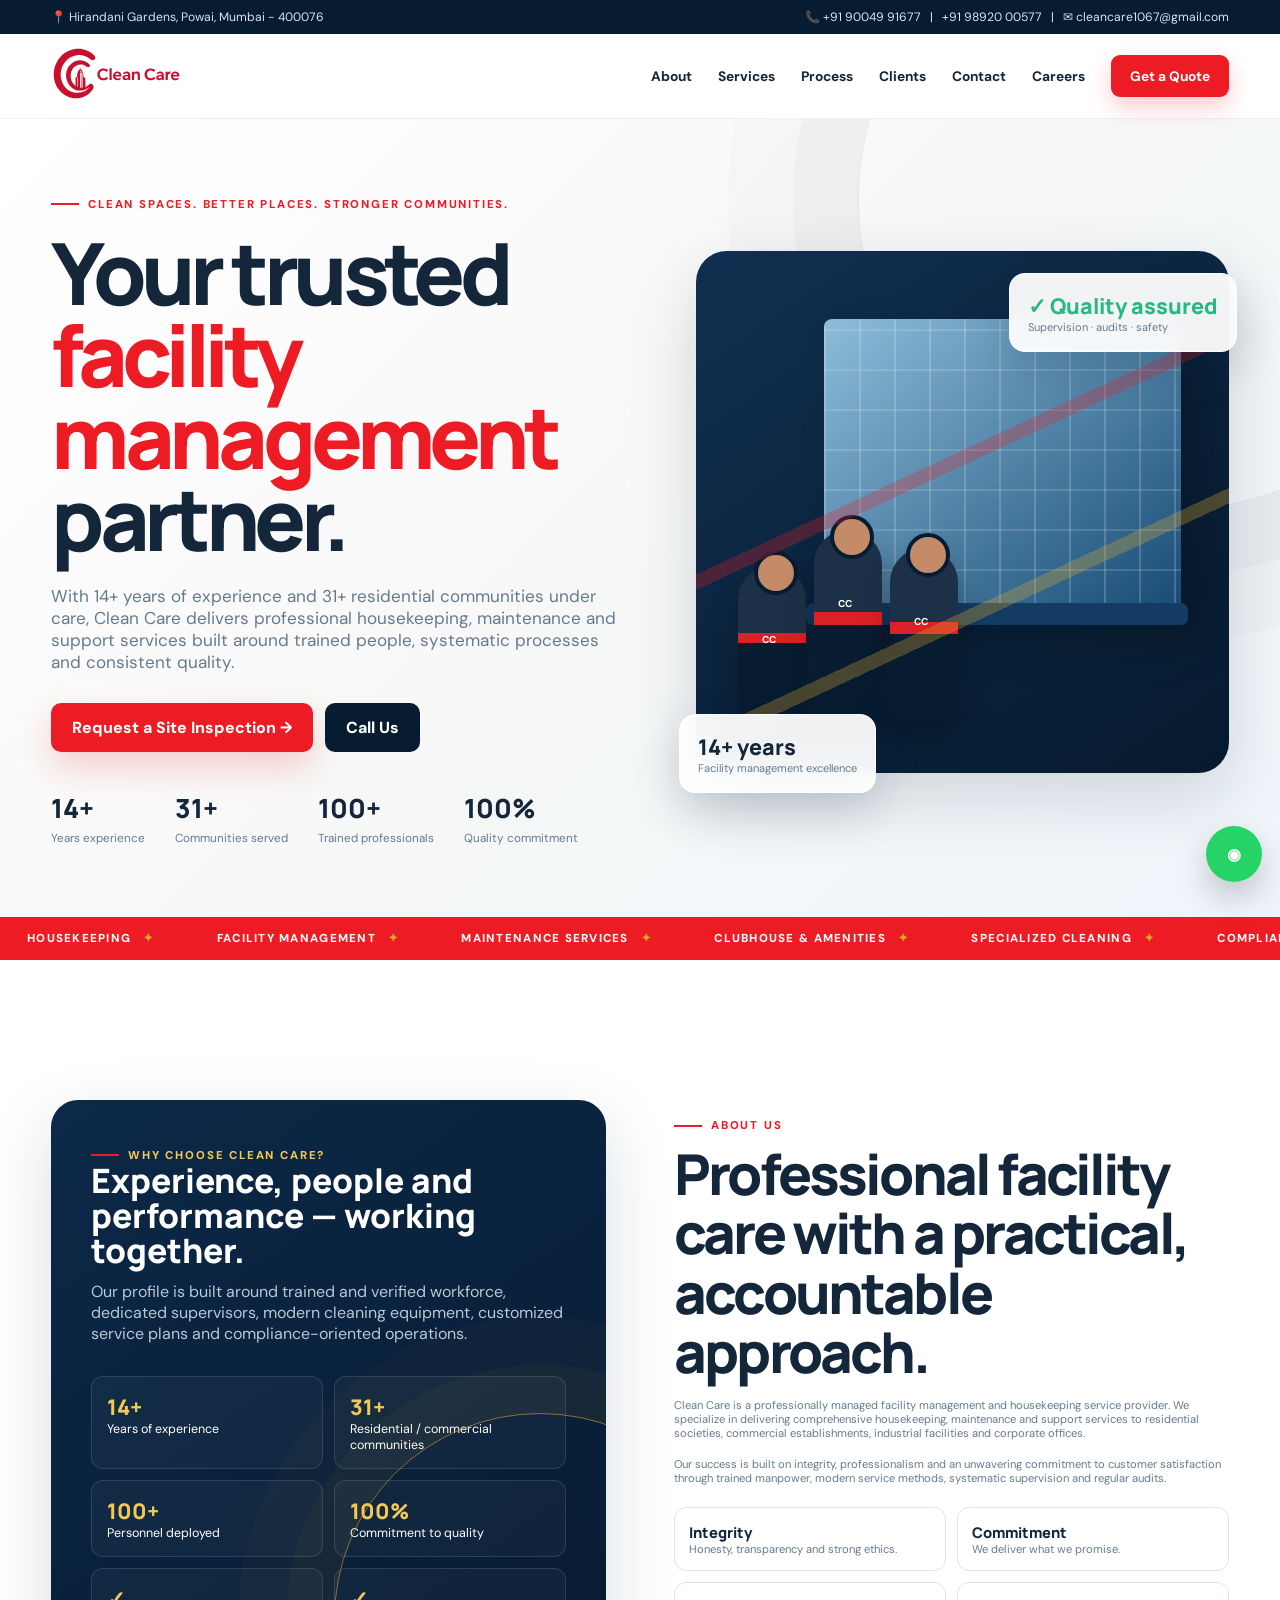
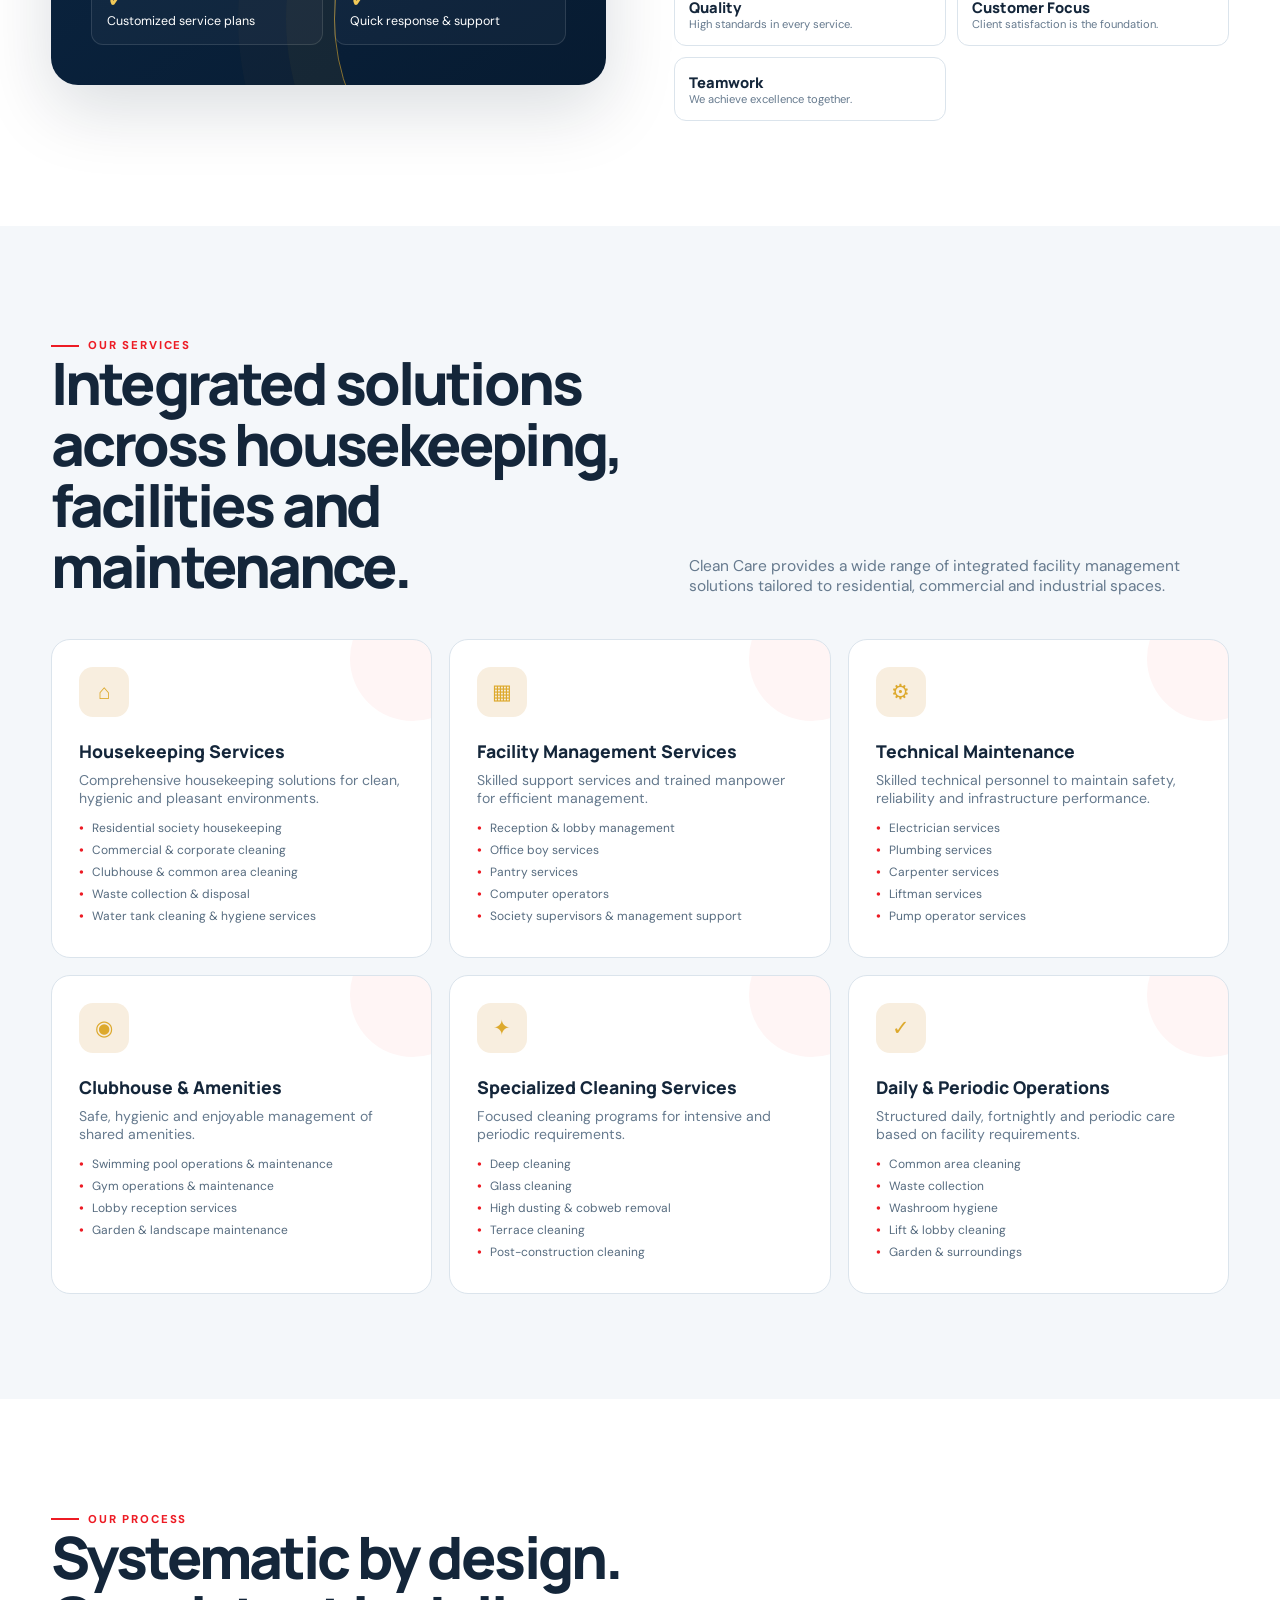
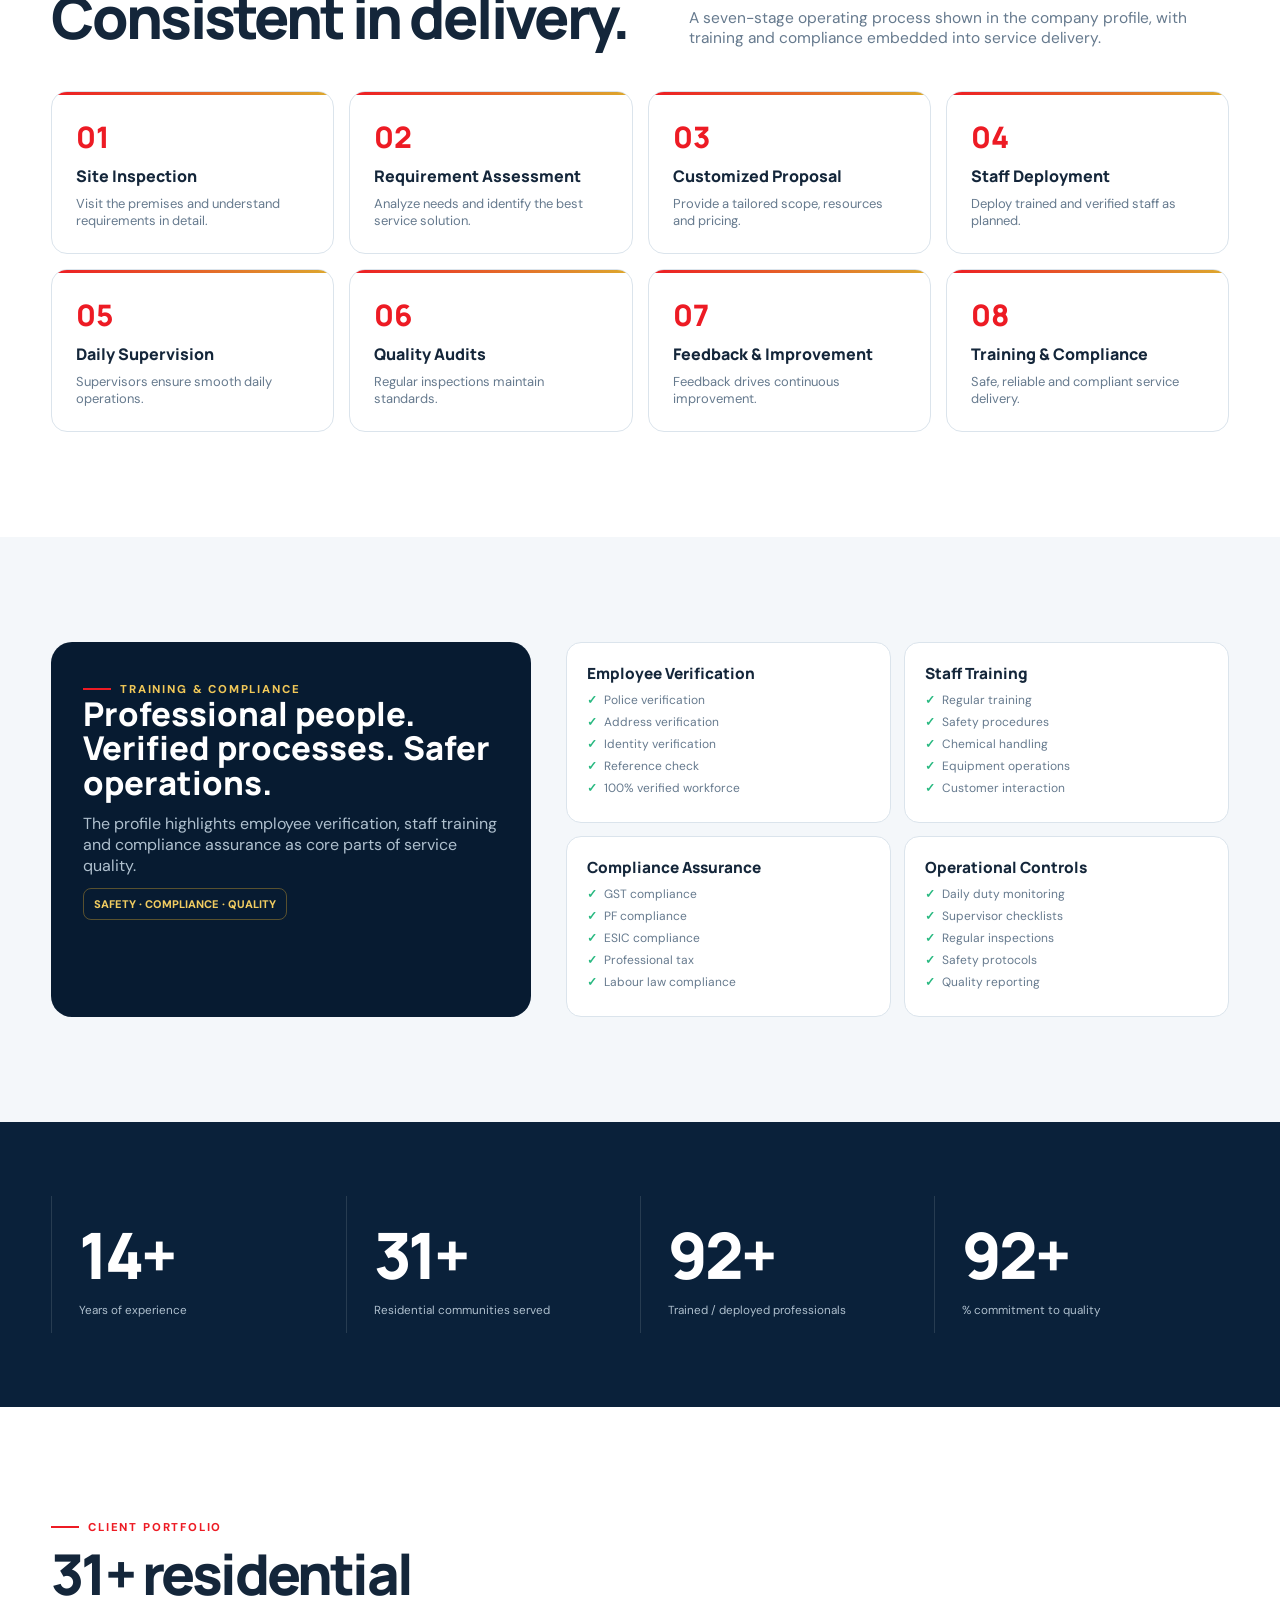
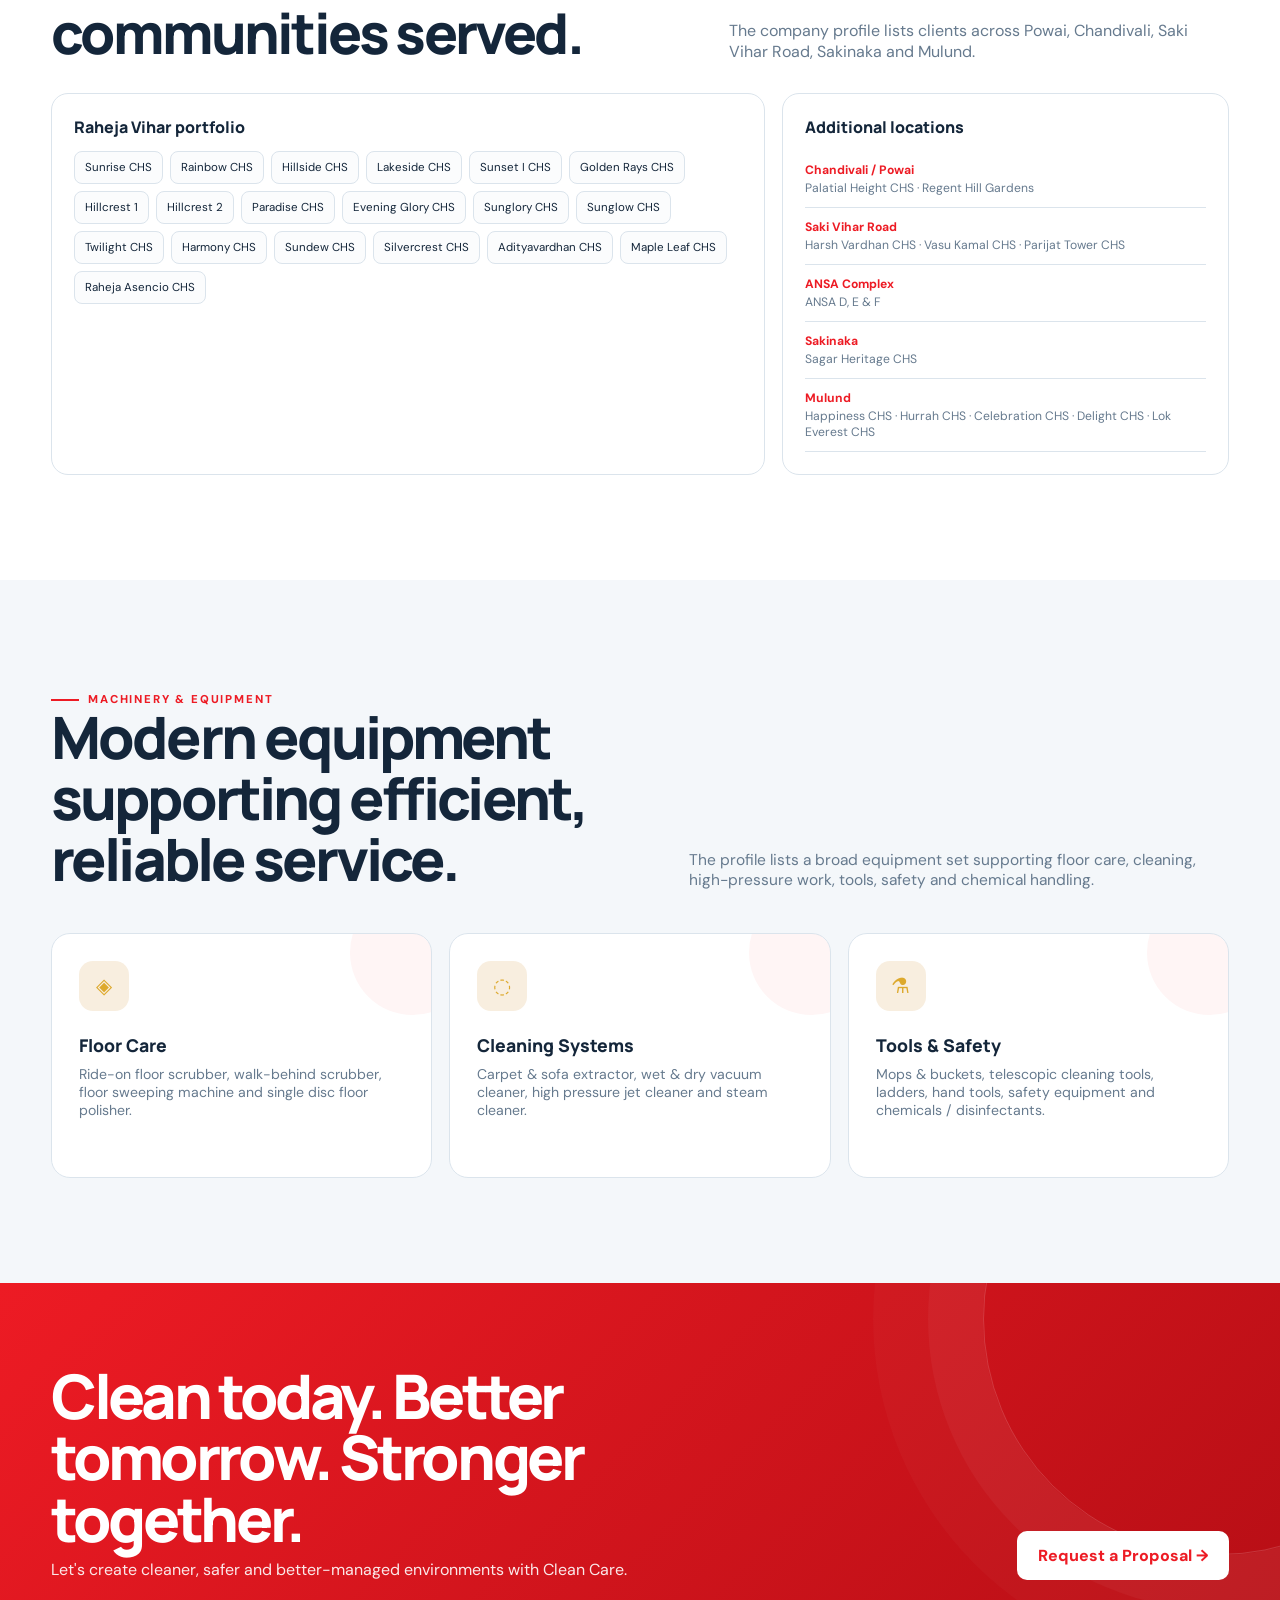
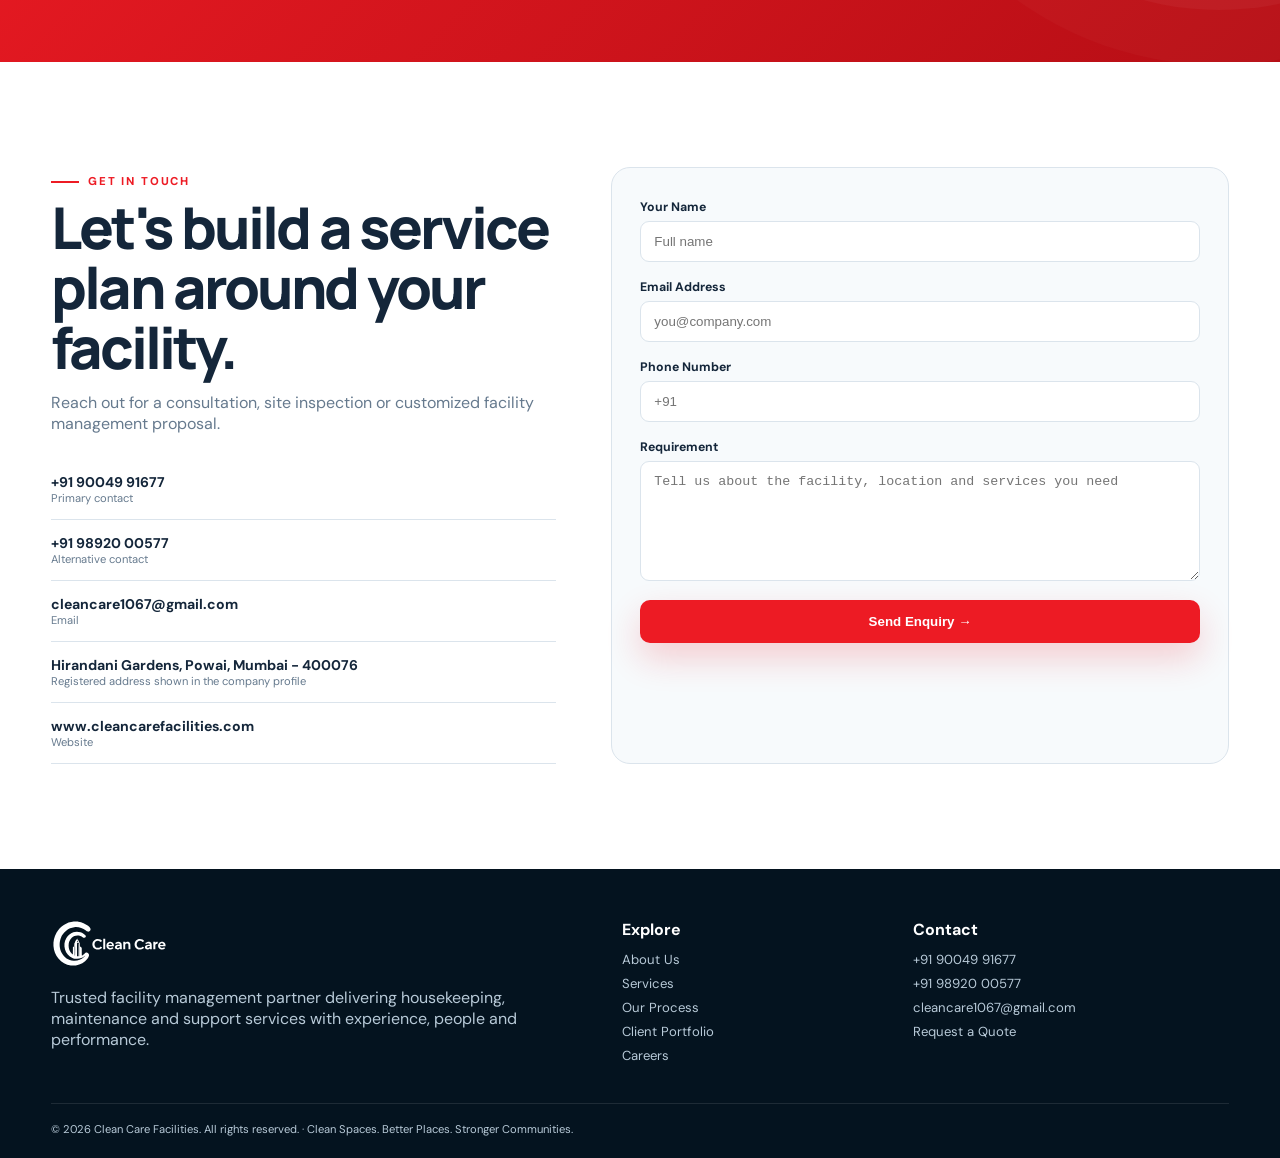
==== commit 4e4ba392: "[skip ci] Wire quote CTAs to enquiry page" ====
--- a/index.html
+++ b/index.html
@@ -17,9 +17,9 @@
 @media(max-width:900px){.links{display:none}.menu{display:block}.hero-grid,.about,.compliance,.contact{grid-template-columns:1fr}.hero-art{min-height:470px}.cards{grid-template-columns:repeat(2,1fr)}.process{grid-template-columns:repeat(2,1fr)}.stats-grid{grid-template-columns:repeat(2,1fr)}.panel{position:relative;top:auto}.portfolio{grid-template-columns:1fr}.head,.portfolio-top,.final .container{display:block}.head p{margin-top:15px}.final .btn{margin-top:25px}.foot{grid-template-columns:1.2fr 1fr}}@media(max-width:560px){.top .container{display:block}.top span+span{display:block;margin-top:3px}.hero-grid{padding:57px 0 70px}.hero h1{font-size:2.9rem}.hero-art{min-height:365px}.scene{inset:8px 0 18px}.tower{width:66%;height:57%}.worker{width:51px;height:118px}.worker:nth-child(2){height:145px}.worker:nth-child(3){height:130px}.worker:before{width:29px;height:29px;left:11px}.worker:after{left:18px;top:53px}.float.a{right:-3px;top:23px}.float.b{left:0;bottom:0}.cards,.process,.stats-grid,.compliance-grid,.values,.about-metrics,.foot{grid-template-columns:1fr}.section{padding:76px 0}.about-visual{min-height:430px;padding:28px}.portfolio-top h2{font-size:2.35rem}.portfolio-block{padding:18px}.wa{width:51px;height:51px;right:14px;bottom:14px}}
 </style></head><body>
 <div class="top"><div class="container"><span>📍 Hirandani Gardens, Powai, Mumbai - 400076</span><span>📞 +91 90049 91677 &nbsp; | &nbsp; +91 98920 00577 &nbsp; | &nbsp; ✉ cleancare1067@gmail.com</span></div></div>
-<div class="nav"><div class="container"><nav><a class="brand" href="#home"><img src="logo.svg" alt="Clean Care"></a><div class="links"><a href="#about">About</a><a href="#services">Services</a><a href="#process">Process</a><a href="#portfolio">Clients</a><a href="#contact">Contact</a><a href="careers.html">Careers</a><a class="cta" href="#contact">Get a Quote</a></div><button class="menu" id="menu">☰</button></nav></div></div>
+<div class="nav"><div class="container"><nav><a class="brand" href="#home"><img src="logo.svg" alt="Clean Care"></a><div class="links"><a href="#about">About</a><a href="#services">Services</a><a href="#process">Process</a><a href="#portfolio">Clients</a><a href="#contact">Contact</a><a href="careers.html">Careers</a><a class="cta" href="quote.html">Get a Quote</a></div><button class="menu" id="menu">☰</button></nav></div></div>
 <main id="home">
-<section class="hero"><div class="container hero-grid"><div class="reveal"><span class="eyebrow">Clean Spaces. Better Places. Stronger Communities.</span><h1>Your trusted <span>facility management</span> partner.</h1><p>With 14+ years of experience and 31+ residential communities under care, Clean Care delivers professional housekeeping, maintenance and support services built around trained people, systematic processes and consistent quality.</p><div class="actions"><a class="btn red" href="#contact">Request a Site Inspection →</a><a class="btn dark" href="tel:+919004991677">Call Us</a></div><div class="hero-numbers"><div><b>14+</b><span>Years experience</span></div><div><b>31+</b><span>Communities served</span></div><div><b>100+</b><span>Trained professionals</span></div><div><b>100%</b><span>Quality commitment</span></div></div></div><div class="hero-art reveal delay2"><div class="scene"><div class="tower"></div><div class="workers"><div class="worker"></div><div class="worker"></div><div class="worker"></div></div></div><div class="float a"><b class="green">✓ Quality assured</b><small>Supervision · audits · safety</small></div><div class="float b"><b>14+ years</b><small>Facility management excellence</small></div></div></div></section>
+<section class="hero"><div class="container hero-grid"><div class="reveal"><span class="eyebrow">Clean Spaces. Better Places. Stronger Communities.</span><h1>Your trusted <span>facility management</span> partner.</h1><p>With 14+ years of experience and 31+ residential communities under care, Clean Care delivers professional housekeeping, maintenance and support services built around trained people, systematic processes and consistent quality.</p><div class="actions"><a class="btn red" href="quote.html">Request a Site Inspection →</a><a class="btn dark" href="tel:+919004991677">Call Us</a></div><div class="hero-numbers"><div><b>14+</b><span>Years experience</span></div><div><b>31+</b><span>Communities served</span></div><div><b>100+</b><span>Trained professionals</span></div><div><b>100%</b><span>Quality commitment</span></div></div></div><div class="hero-art reveal delay2"><div class="scene"><div class="tower"></div><div class="workers"><div class="worker"></div><div class="worker"></div><div class="worker"></div></div></div><div class="float a"><b class="green">✓ Quality assured</b><small>Supervision · audits · safety</small></div><div class="float b"><b>14+ years</b><small>Facility management excellence</small></div></div></div></section>
 <div class="ticker"><div class="track"><span>HOUSEKEEPING <em>✦</em></span><span>FACILITY MANAGEMENT <em>✦</em></span><span>MAINTENANCE SERVICES <em>✦</em></span><span>CLUBHOUSE & AMENITIES <em>✦</em></span><span>SPECIALIZED CLEANING <em>✦</em></span><span>COMPLIANCE FOCUSED <em>✦</em></span><span>HOUSEKEEPING <em>✦</em></span><span>FACILITY MANAGEMENT <em>✦</em></span><span>MAINTENANCE SERVICES <em>✦</em></span><span>CLUBHOUSE & AMENITIES <em>✦</em></span></div></div>
 <section class="section" id="about"><div class="container about"><div class="about-visual reveal"><span class="eyebrow" style="color:#f2c957">Why choose Clean Care?</span><h3>Experience, people and performance — working together.</h3><p>Our profile is built around trained and verified workforce, dedicated supervisors, modern cleaning equipment, customized service plans and compliance-oriented operations.</p><div class="about-metrics"><div><b>14+</b>Years of experience</div><div><b>31+</b>Residential / commercial communities</div><div><b>100+</b>Personnel deployed</div><div><b>100%</b>Commitment to quality</div><div><b>✓</b>Customized service plans</div><div><b>✓</b>Quick response & support</div></div></div><div class="copy reveal delay1"><span class="eyebrow">About Us</span><h2>Professional facility care with a practical, accountable approach.</h2><p>Clean Care is a professionally managed facility management and housekeeping service provider. We specialize in delivering comprehensive housekeeping, maintenance and support services to residential societies, commercial establishments, industrial facilities and corporate offices.</p><p>Our success is built on integrity, professionalism and an unwavering commitment to customer satisfaction through trained manpower, modern service methods, systematic supervision and regular audits.</p><div class="values"><div class="value"><b>Integrity</b><span>Honesty, transparency and strong ethics.</span></div><div class="value"><b>Commitment</b><span>We deliver what we promise.</span></div><div class="value"><b>Quality</b><span>High standards in every service.</span></div><div class="value"><b>Customer Focus</b><span>Client satisfaction is the foundation.</span></div><div class="value"><b>Teamwork</b><span>We achieve excellence together.</span></div></div></div></div></section>
 <section class="section mist" id="services"><div class="container"><div class="head reveal"><div><span class="eyebrow">Our Services</span><h2>Integrated solutions across housekeeping, facilities and maintenance.</h2></div><p>Clean Care provides a wide range of integrated facility management solutions tailored to residential, commercial and industrial spaces.</p></div><div class="cards"><article class="card reveal"><div class="icon">⌂</div><h3>Housekeeping Services</h3><p>Comprehensive housekeeping solutions for clean, hygienic and pleasant environments.</p><ul><li>Residential society housekeeping</li><li>Commercial & corporate cleaning</li><li>Clubhouse & common area cleaning</li><li>Waste collection & disposal</li><li>Water tank cleaning & hygiene services</li></ul></article><article class="card reveal delay1"><div class="icon">▦</div><h3>Facility Management Services</h3><p>Skilled support services and trained manpower for efficient management.</p><ul><li>Reception & lobby management</li><li>Office boy services</li><li>Pantry services</li><li>Computer operators</li><li>Society supervisors & management support</li></ul></article><article class="card reveal delay2"><div class="icon">⚙</div><h3>Technical Maintenance</h3><p>Skilled technical personnel to maintain safety, reliability and infrastructure performance.</p><ul><li>Electrician services</li><li>Plumbing services</li><li>Carpenter services</li><li>Liftman services</li><li>Pump operator services</li></ul></article><article class="card reveal"><div class="icon">◉</div><h3>Clubhouse & Amenities</h3><p>Safe, hygienic and enjoyable management of shared amenities.</p><ul><li>Swimming pool operations & maintenance</li><li>Gym operations & maintenance</li><li>Lobby reception services</li><li>Garden & landscape maintenance</li></ul></article><article class="card reveal delay1"><div class="icon">✦</div><h3>Specialized Cleaning Services</h3><p>Focused cleaning programs for intensive and periodic requirements.</p><ul><li>Deep cleaning</li><li>Glass cleaning</li><li>High dusting & cobweb removal</li><li>Terrace cleaning</li><li>Post-construction cleaning</li></ul></article><article class="card reveal delay2"><div class="icon">✓</div><h3>Daily & Periodic Operations</h3><p>Structured daily, fortnightly and periodic care based on facility requirements.</p><ul><li>Common area cleaning</li><li>Waste collection</li><li>Washroom hygiene</li><li>Lift & lobby cleaning</li><li>Garden & surroundings</li></ul></article></div></div></section>
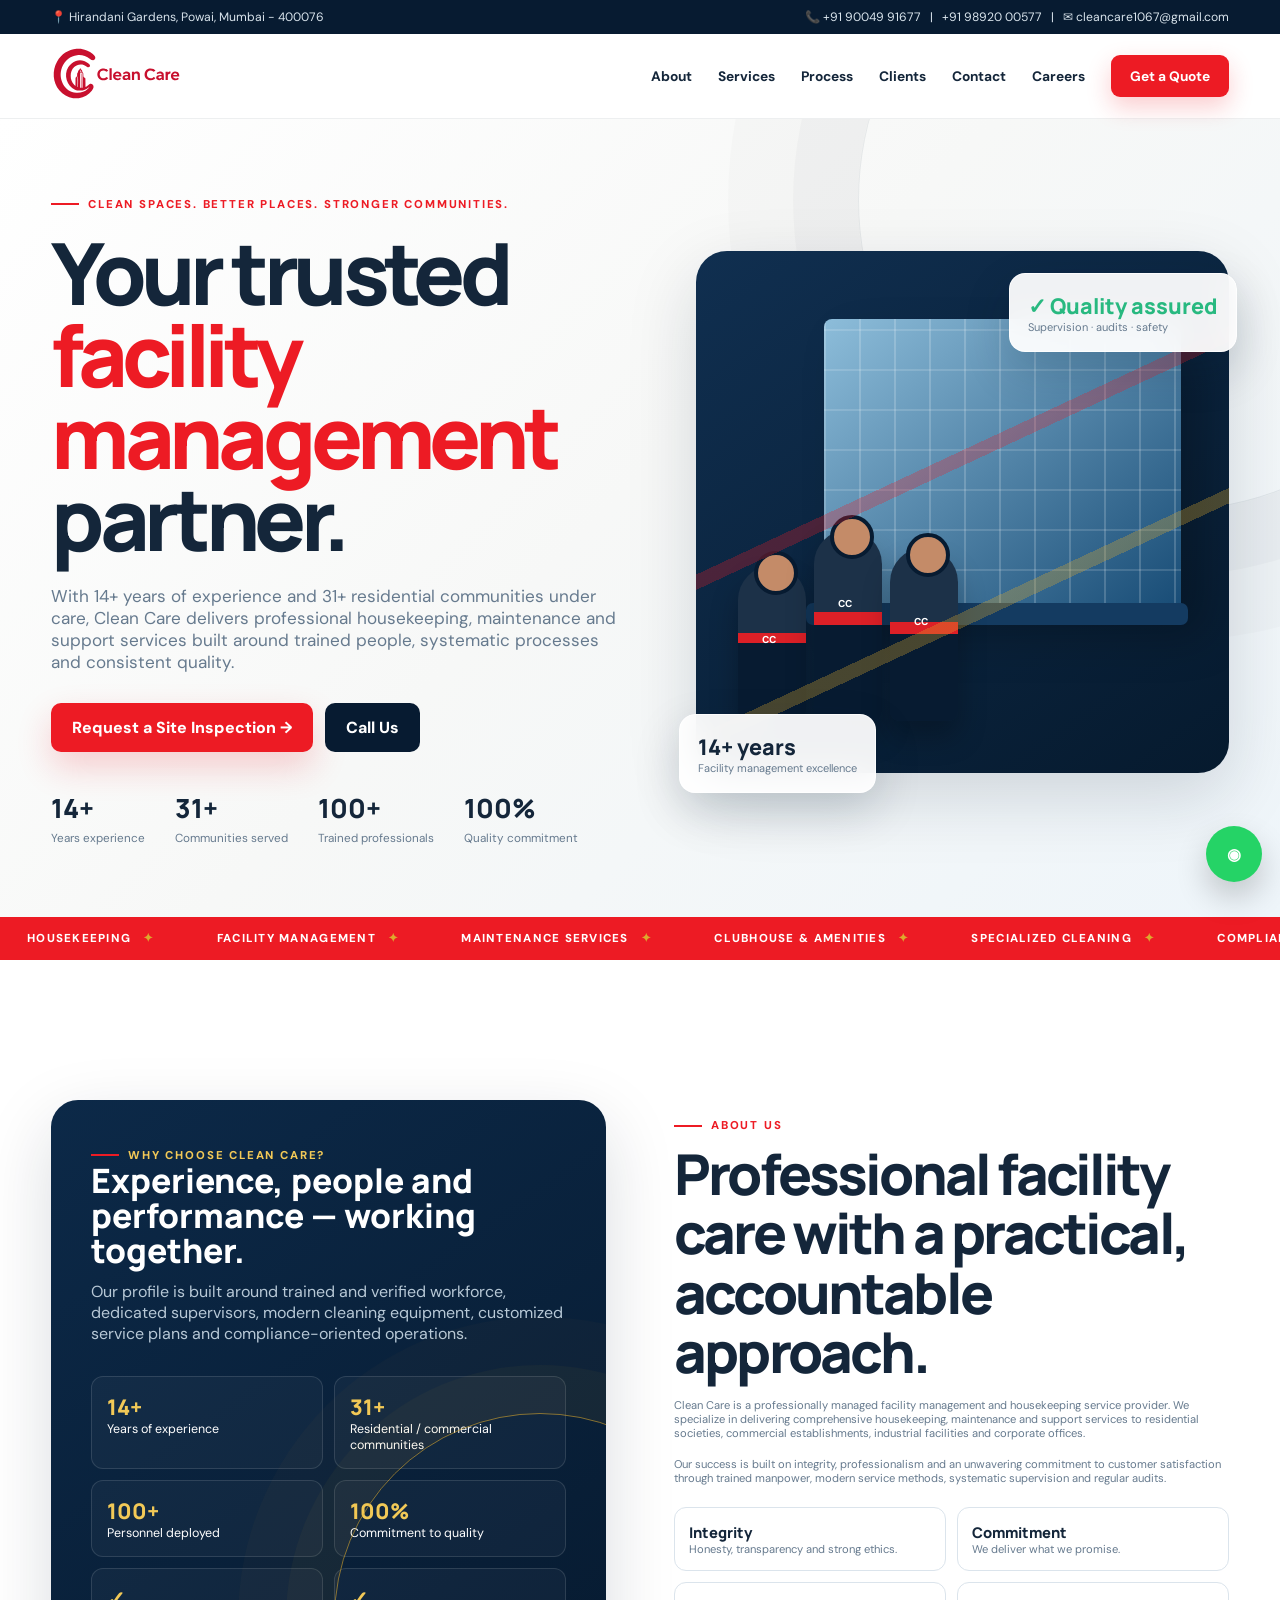
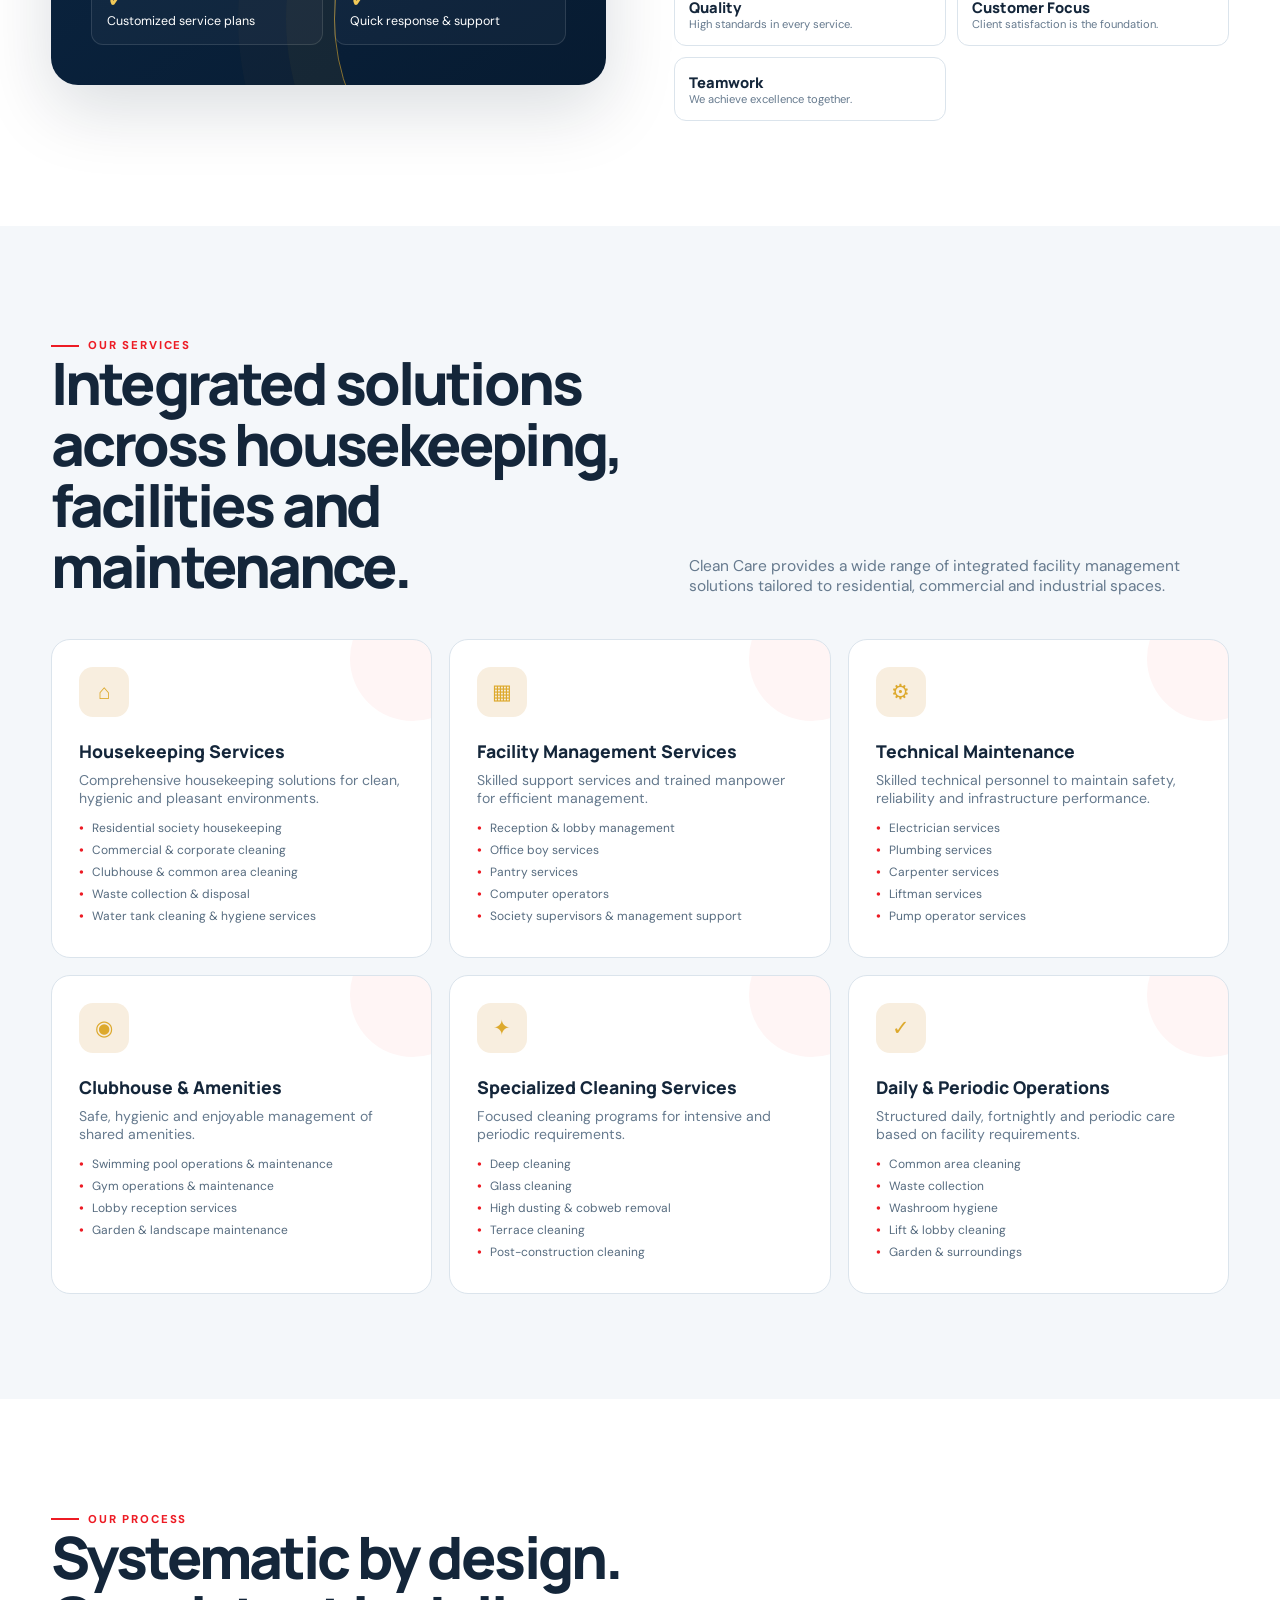
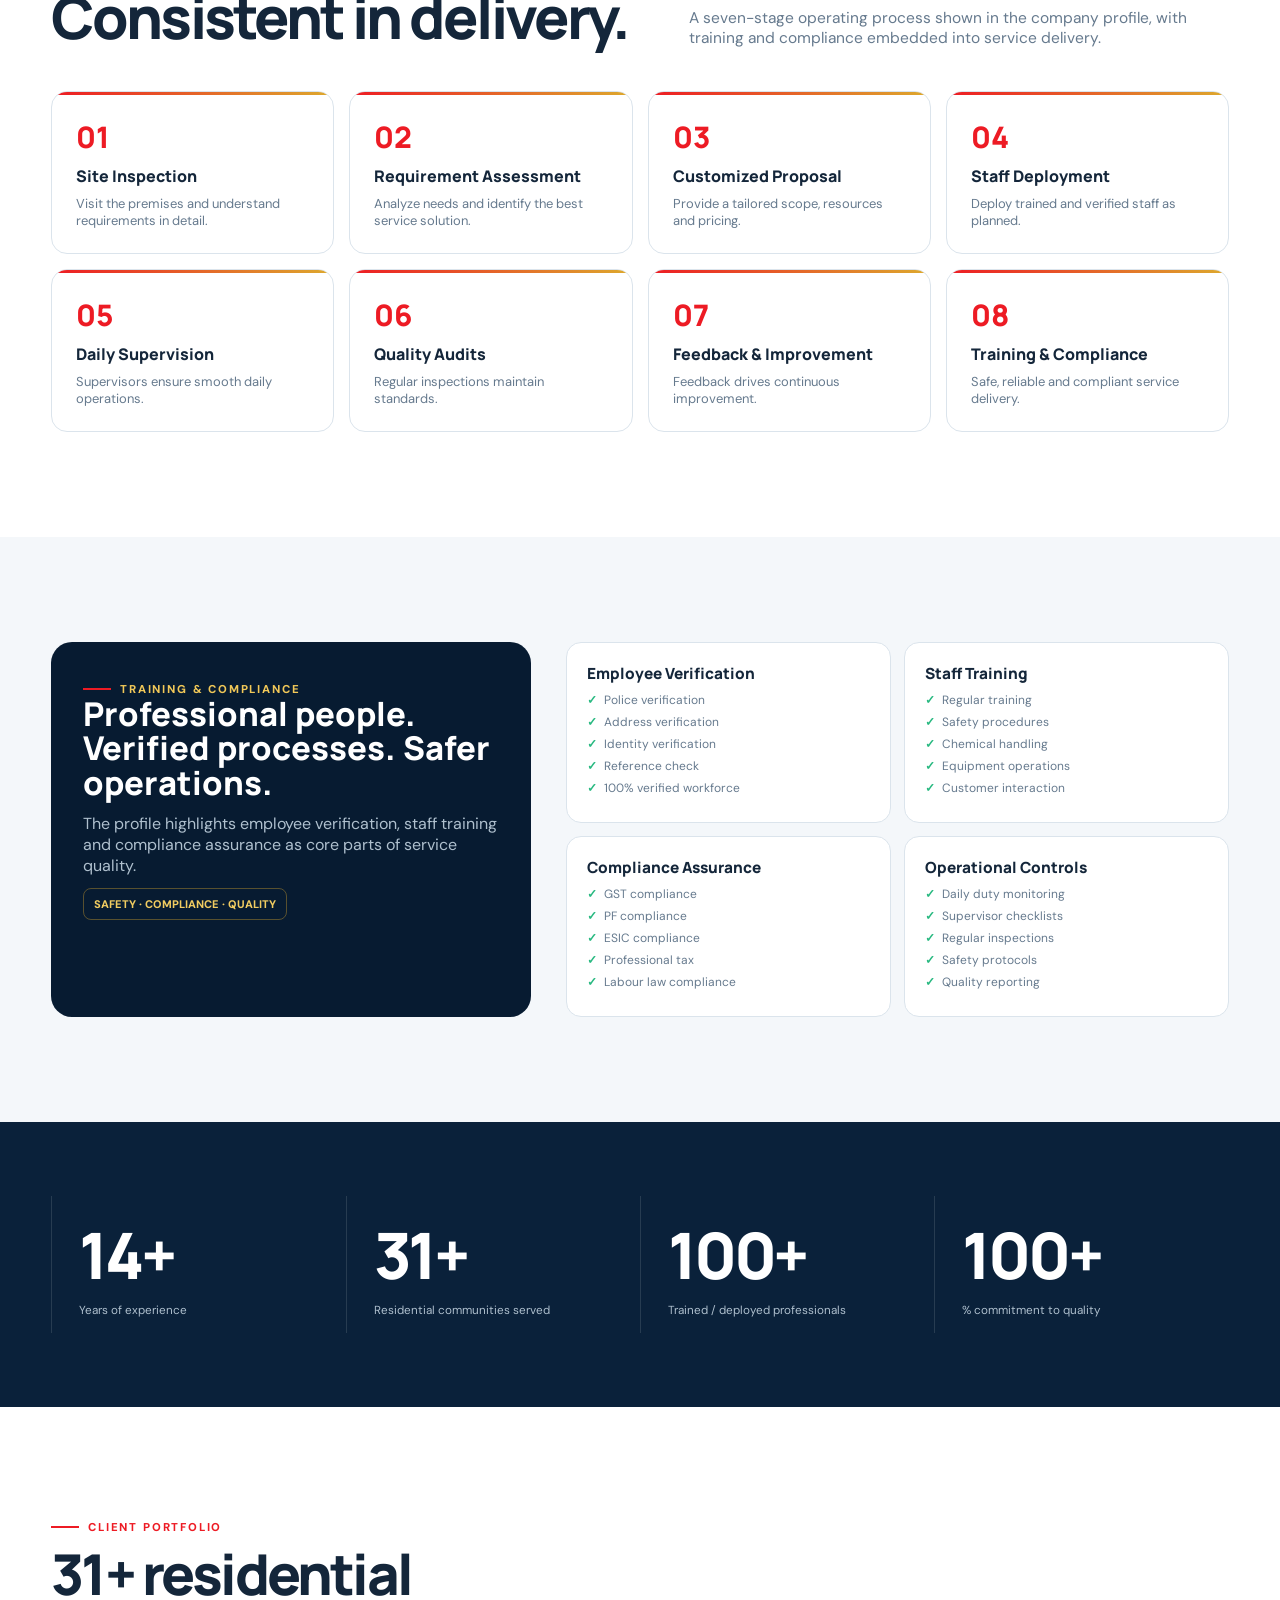
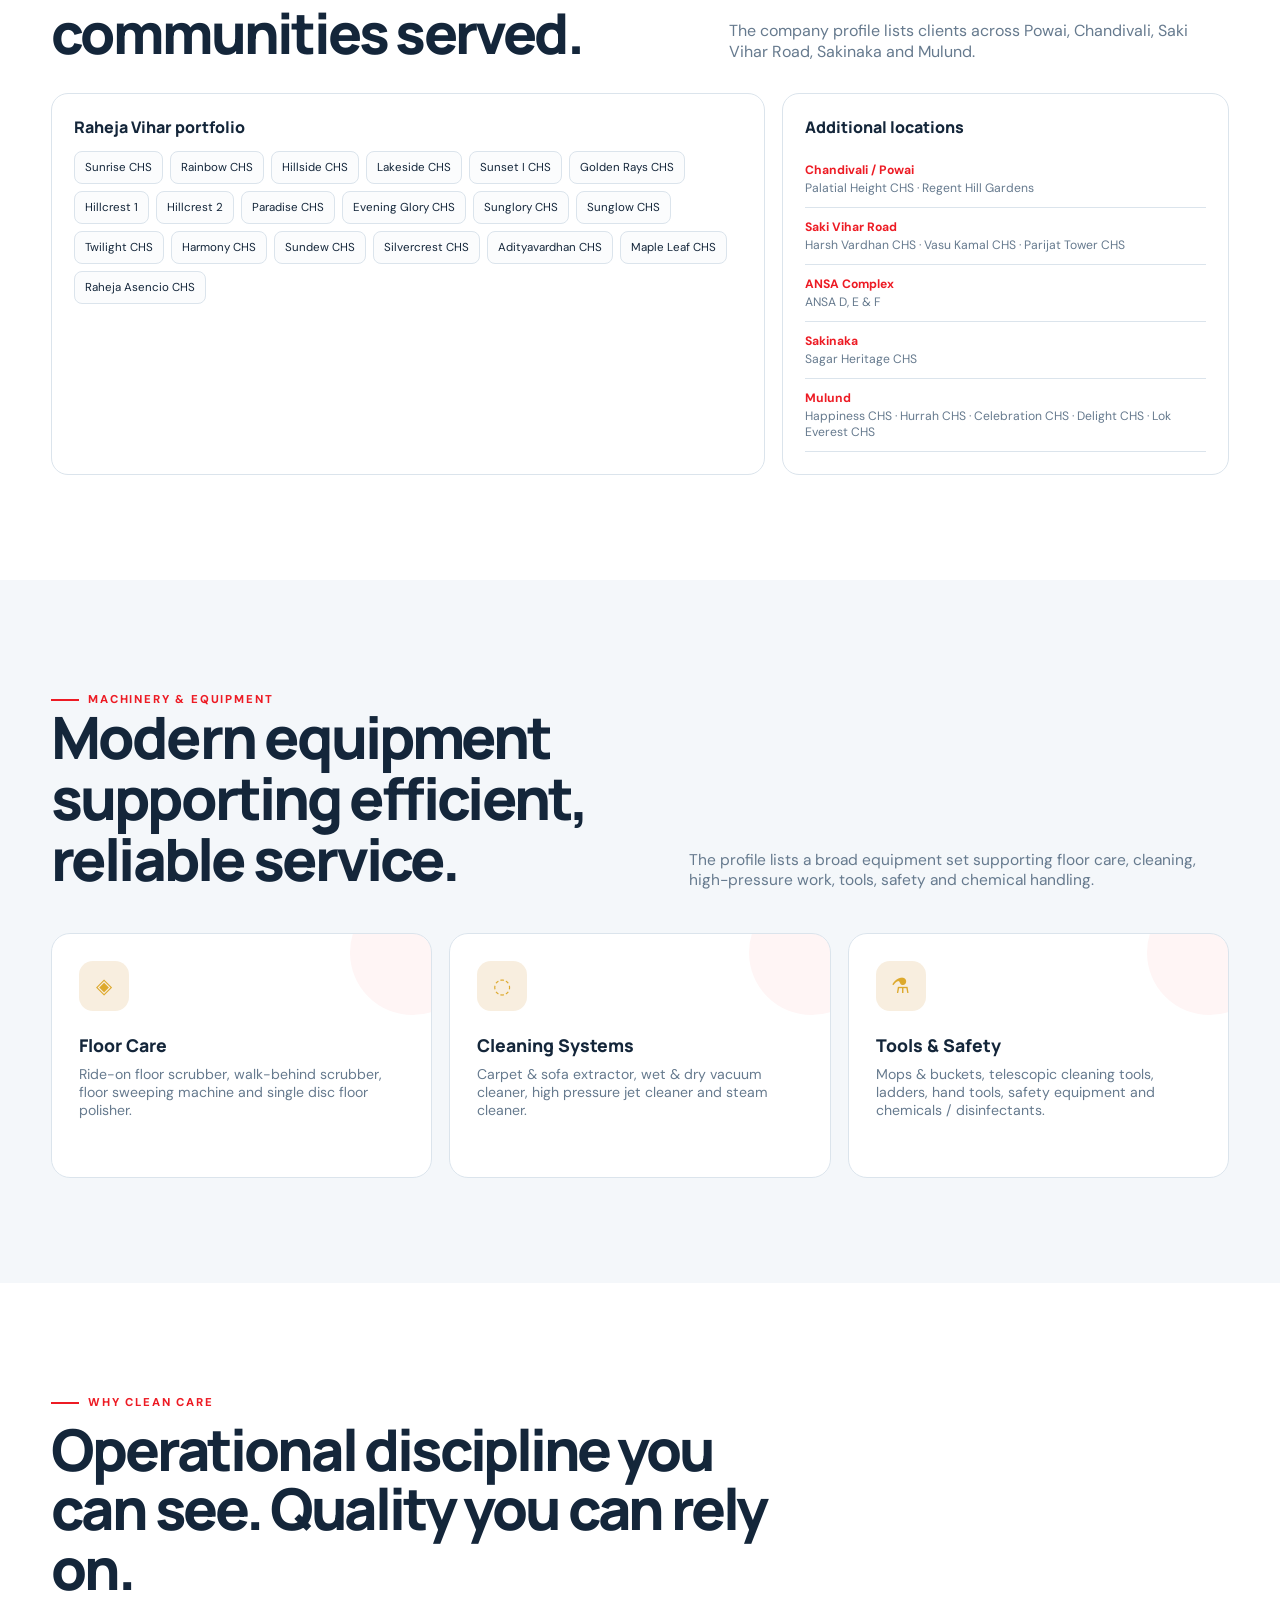
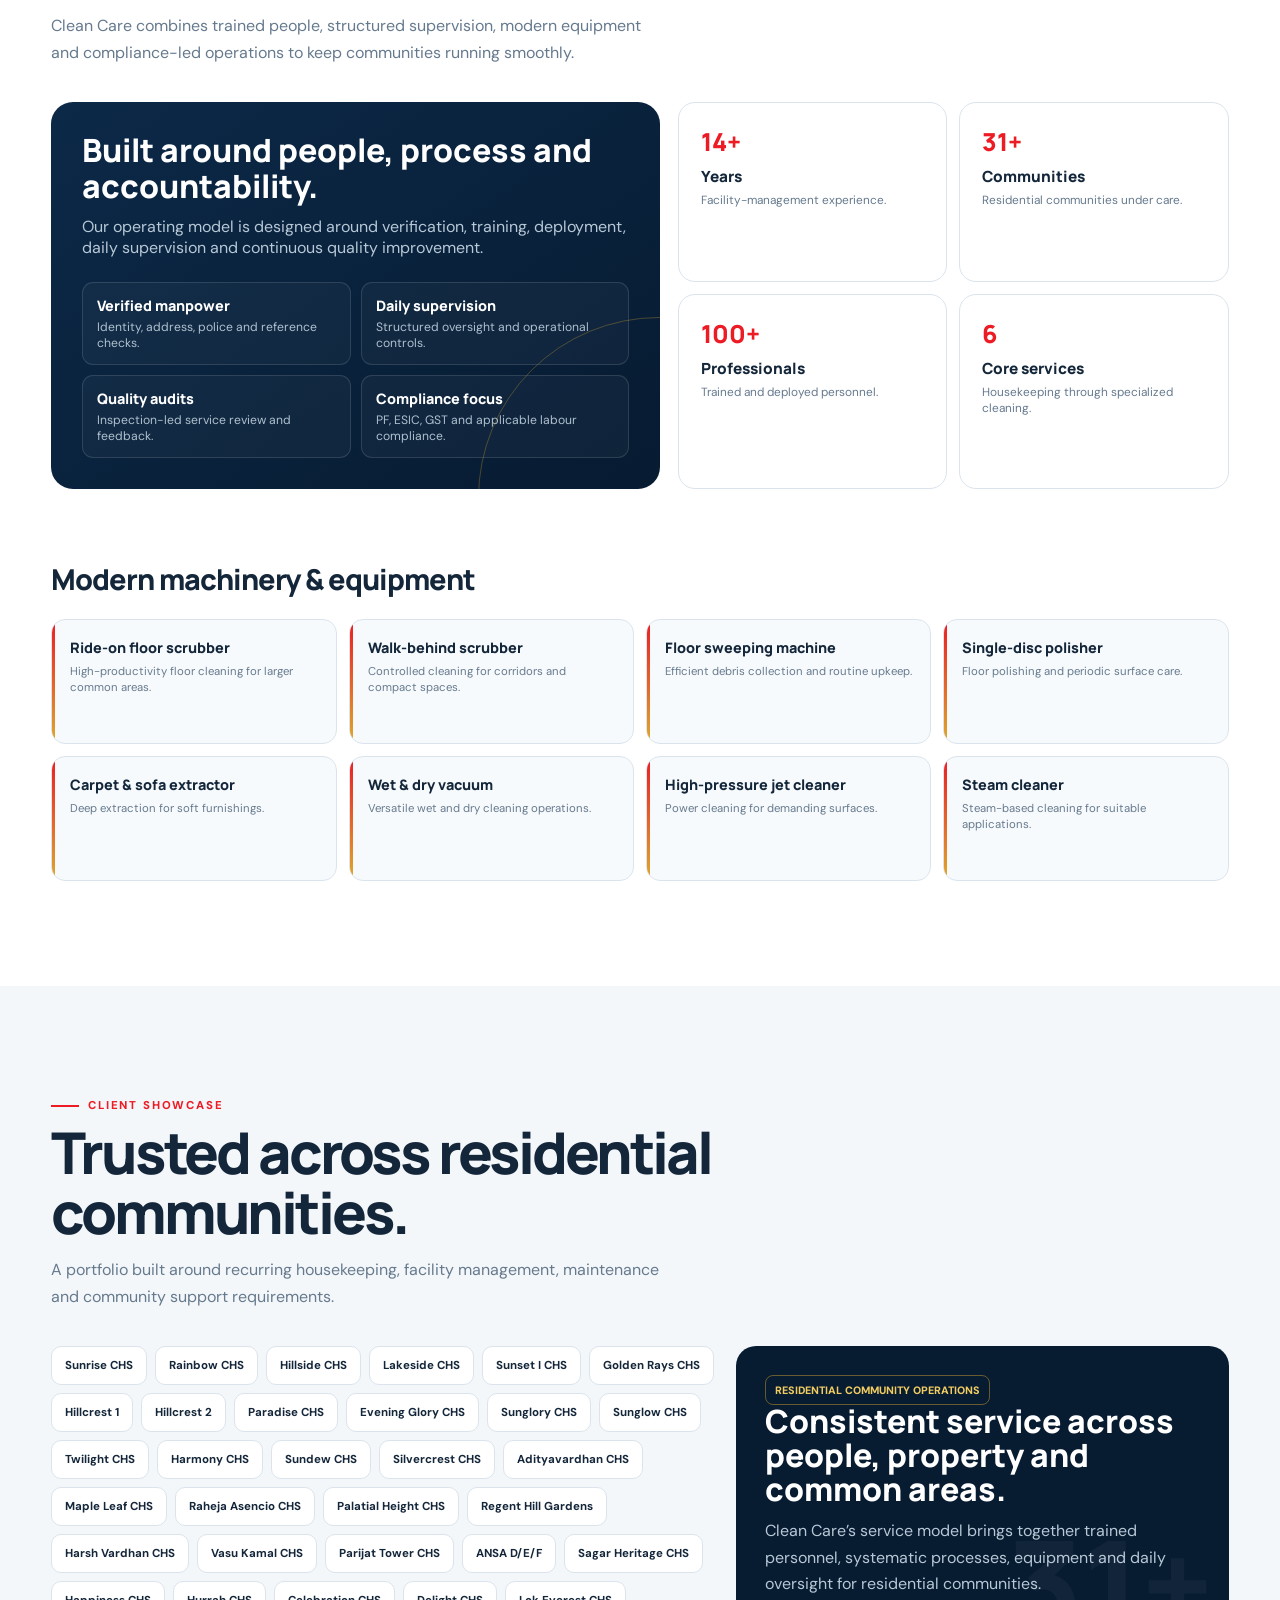
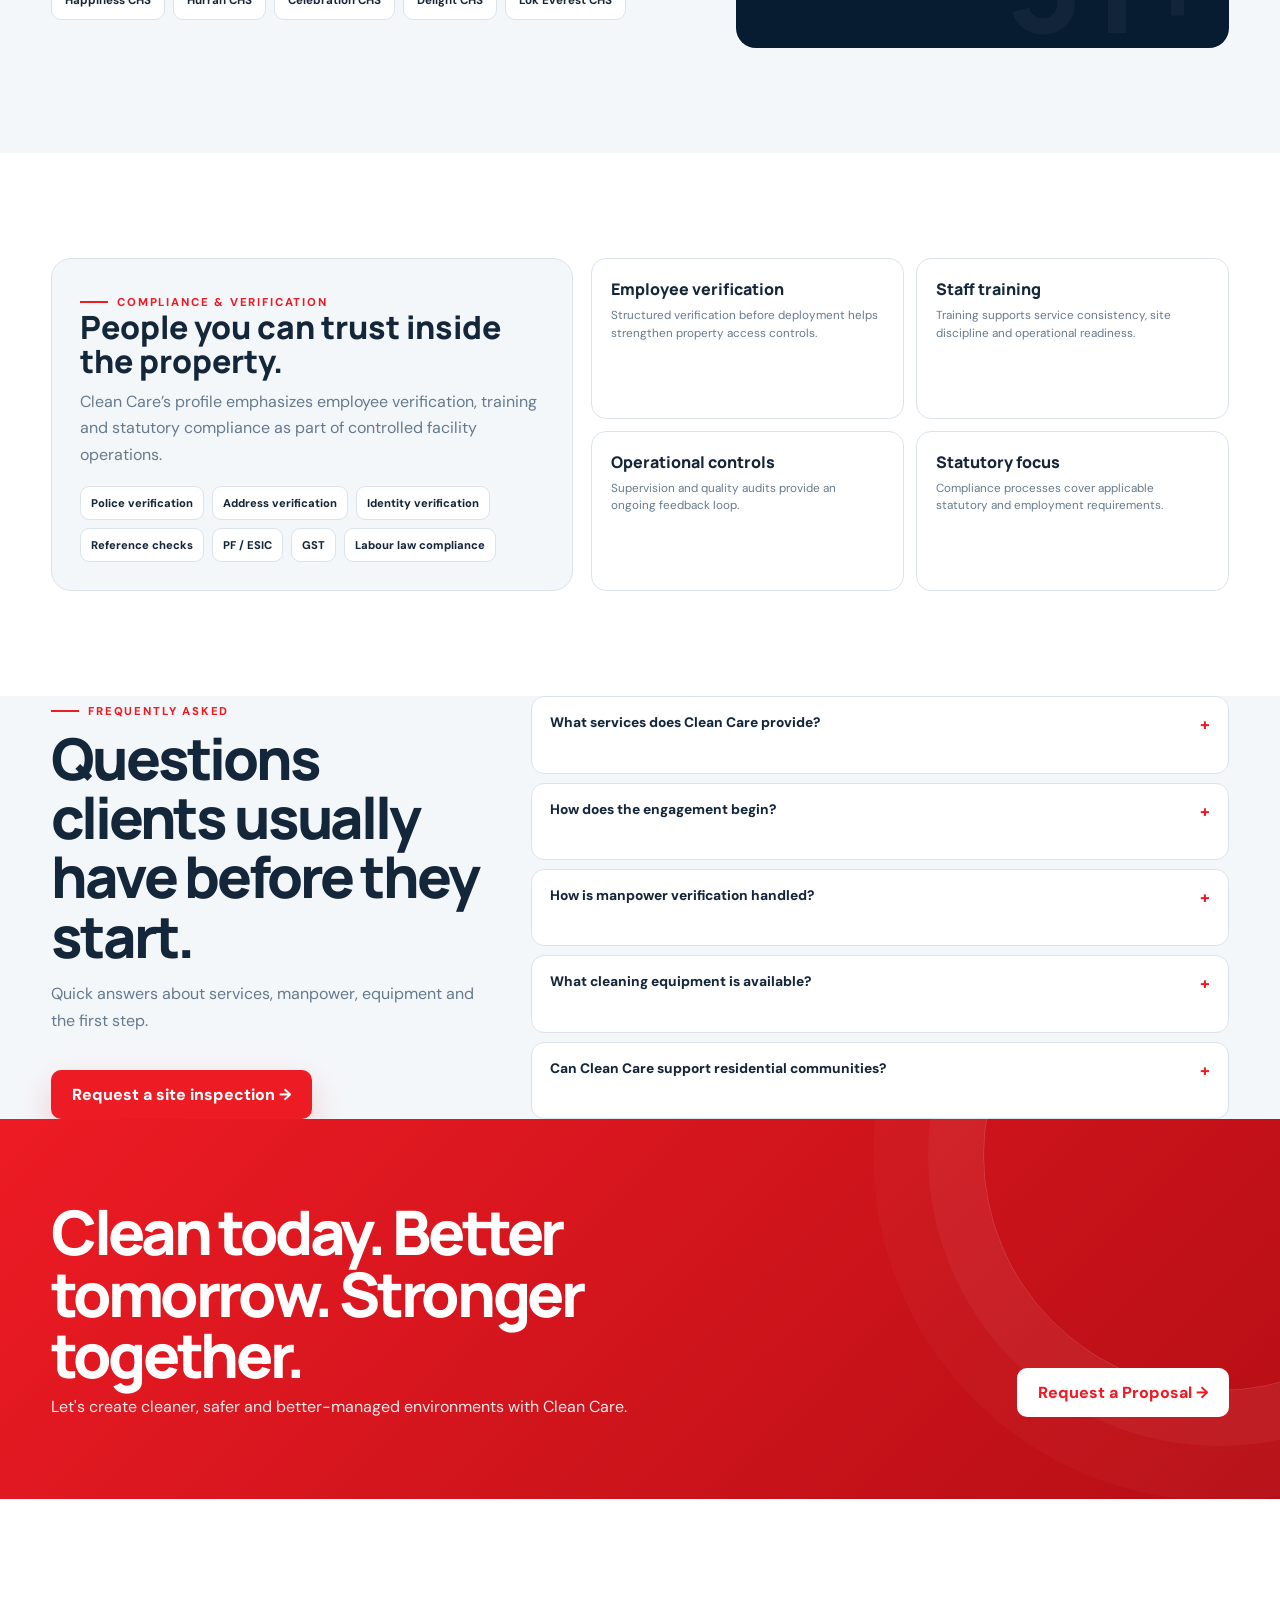
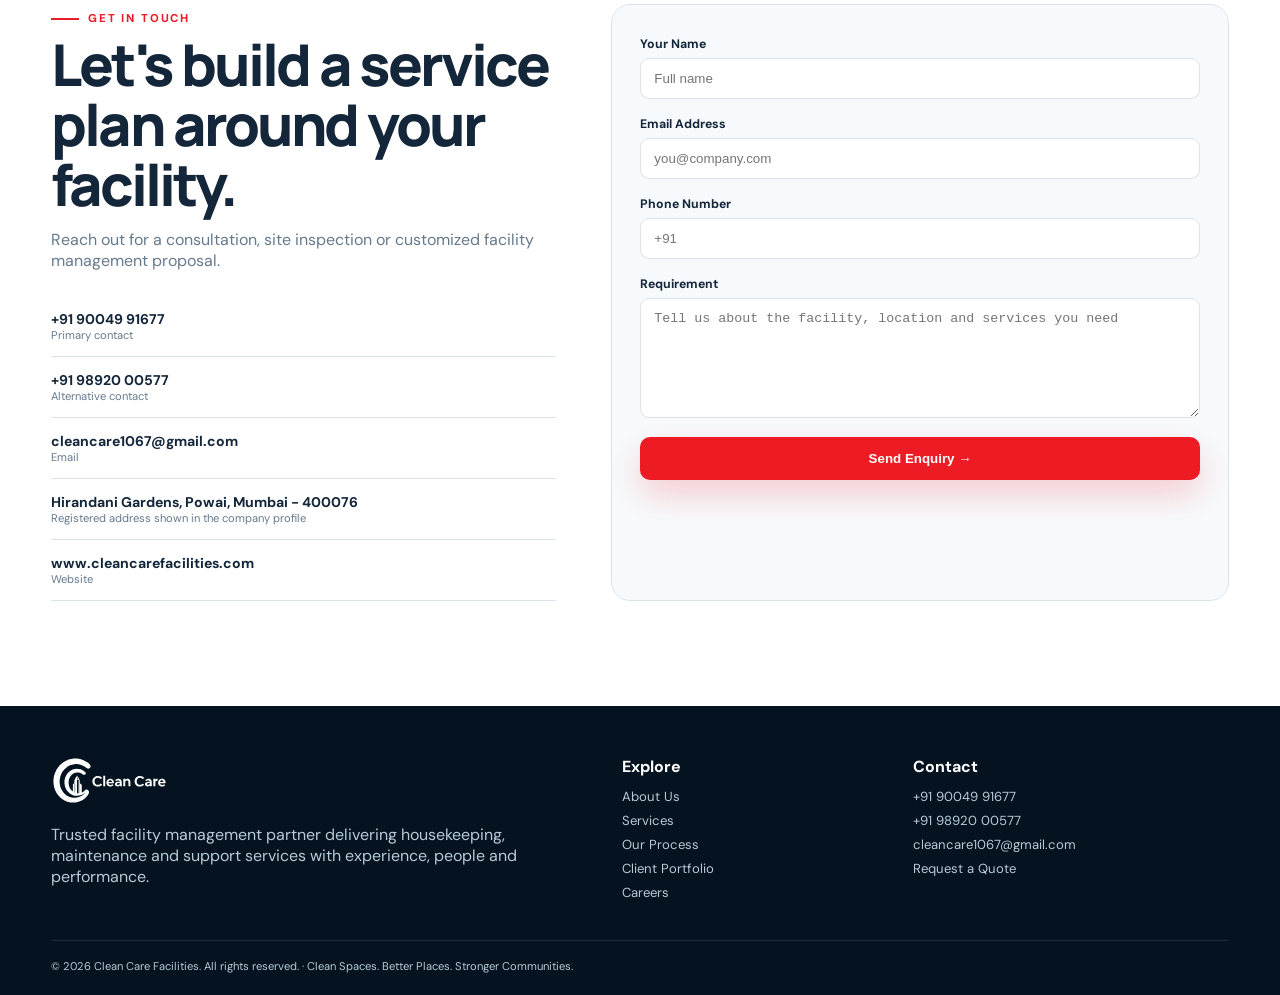
==== commit 8b29d817: "[skip ci] Add premium homepage showcase" ====
--- a/index.html
+++ b/index.html
@@ -28,6 +28,83 @@
 <section class="stats"><div class="container stats-grid"><div class="stat reveal"><strong data-count="14">0</strong><span>Years of experience</span></div><div class="stat reveal delay1"><strong data-count="31">0</strong><span>Residential communities served</span></div><div class="stat reveal delay2"><strong data-count="100">0</strong><span>Trained / deployed professionals</span></div><div class="stat reveal delay3"><strong data-count="100">0</strong><span>% commitment to quality</span></div></div></section>
 <section class="section" id="portfolio"><div class="container"><div class="portfolio-top reveal"><div><span class="eyebrow">Client Portfolio</span><h2>31+ residential communities served.</h2></div><p>The company profile lists clients across Powai, Chandivali, Saki Vihar Road, Sakinaka and Mulund.</p></div><div class="portfolio"><div class="portfolio-block reveal"><h3>Raheja Vihar portfolio</h3><div class="chips"><span class="chip">Sunrise CHS</span><span class="chip">Rainbow CHS</span><span class="chip">Hillside CHS</span><span class="chip">Lakeside CHS</span><span class="chip">Sunset I CHS</span><span class="chip">Golden Rays CHS</span><span class="chip">Hillcrest 1</span><span class="chip">Hillcrest 2</span><span class="chip">Paradise CHS</span><span class="chip">Evening Glory CHS</span><span class="chip">Sunglory CHS</span><span class="chip">Sunglow CHS</span><span class="chip">Twilight CHS</span><span class="chip">Harmony CHS</span><span class="chip">Sundew CHS</span><span class="chip">Silvercrest CHS</span><span class="chip">Adityavardhan CHS</span><span class="chip">Maple Leaf CHS</span><span class="chip">Raheja Asencio CHS</span></div></div><div class="portfolio-block reveal delay1"><h3>Additional locations</h3><div class="loc"><b>Chandivali / Powai</b><span>Palatial Height CHS · Regent Hill Gardens</span></div><div class="loc"><b>Saki Vihar Road</b><span>Harsh Vardhan CHS · Vasu Kamal CHS · Parijat Tower CHS</span></div><div class="loc"><b>ANSA Complex</b><span>ANSA D, E & F</span></div><div class="loc"><b>Sakinaka</b><span>Sagar Heritage CHS</span></div><div class="loc"><b>Mulund</b><span>Happiness CHS · Hurrah CHS · Celebration CHS · Delight CHS · Lok Everest CHS</span></div></div></div></div></section>
 <section class="section mist"><div class="container"><div class="head reveal"><div><span class="eyebrow">Machinery & Equipment</span><h2>Modern equipment supporting efficient, reliable service.</h2></div><p>The profile lists a broad equipment set supporting floor care, cleaning, high-pressure work, tools, safety and chemical handling.</p></div><div class="cards"><div class="card reveal"><div class="icon">◈</div><h3>Floor Care</h3><p>Ride-on floor scrubber, walk-behind scrubber, floor sweeping machine and single disc floor polisher.</p></div><div class="card reveal delay1"><div class="icon">◌</div><h3>Cleaning Systems</h3><p>Carpet & sofa extractor, wet & dry vacuum cleaner, high pressure jet cleaner and steam cleaner.</p></div><div class="card reveal delay2"><div class="icon">⚗</div><h3>Tools & Safety</h3><p>Mops & buckets, telescopic cleaning tools, ladders, hand tools, safety equipment and chemicals / disinfectants.</p></div></div></div></section>
+<!-- CLEANCARE PREMIUM SHOWCASE -->
+<style>
+.ccx-wrap{padding:105px 0;background:#fff}.ccx-kicker{display:inline-flex;align-items:center;gap:9px;color:#ed1b24;font-size:.71rem;font-weight:800;letter-spacing:.16em;text-transform:uppercase}.ccx-kicker:before{content:"";width:28px;height:2px;background:#ed1b24}.ccx-heading{font:800 clamp(2.25rem,4.5vw,3.6rem)/1.03 Manrope;letter-spacing:-.055em;margin:10px 0 0;max-width:760px}.ccx-sub{color:#667a8e;max-width:620px;margin:14px 0 36px;line-height:1.7}.ccx-why{display:grid;grid-template-columns:1.05fr .95fr;gap:18px}.ccx-why-main{border-radius:22px;padding:31px;background:linear-gradient(145deg,#0c2948,#071b31);color:#fff;position:relative;overflow:hidden}.ccx-why-main:after{content:"";position:absolute;width:360px;height:360px;border:1px solid rgba(221,169,45,.3);border-radius:50%;right:-180px;bottom:-190px}.ccx-why-main h3{font:800 2rem/1.1 Manrope;max-width:520px}.ccx-why-main p{color:#b7c8d6;max-width:560px;margin:12px 0 24px}.ccx-checks{display:grid;grid-template-columns:1fr 1fr;gap:10px}.ccx-check{padding:13px 14px;border:1px solid rgba(255,255,255,.12);border-radius:11px;background:rgba(255,255,255,.035);font-size:.76rem}.ccx-check b{display:block;font:800 .9rem Manrope;margin-bottom:4px}.ccx-check span{color:#afc1cf}.ccx-why-side{display:grid;grid-template-columns:1fr 1fr;gap:12px}.ccx-mini-card{border:1px solid #dbe4ec;border-radius:17px;padding:22px;background:#fff;transition:.3s}.ccx-mini-card:hover{transform:translateY(-6px);box-shadow:0 18px 42px rgba(7,27,49,.09)}.ccx-mini-card strong{display:block;font:800 1.55rem Manrope;color:#ed1b24}.ccx-mini-card h4{font:800 .96rem Manrope;margin:8px 0 5px}.ccx-mini-card p{font-size:.74rem;color:#667a8e}.ccx-band{margin-top:70px}.ccx-band h3{font:800 1.8rem Manrope;letter-spacing:-.035em}.ccx-tools{display:grid;grid-template-columns:repeat(4,1fr);gap:12px;margin-top:20px}.ccx-tool{background:#f7fafc;border:1px solid #dbe4ec;border-radius:14px;padding:18px;min-height:125px;position:relative;overflow:hidden;transition:.3s}.ccx-tool:before{content:"";position:absolute;left:0;top:0;bottom:0;width:3px;background:linear-gradient(#ed1b24,#dda92d)}.ccx-tool:hover{transform:translateY(-5px);background:#fff;box-shadow:0 16px 35px rgba(7,27,49,.08)}.ccx-tool b{font:800 .9rem Manrope;display:block}.ccx-tool span{display:block;color:#667a8e;font-size:.71rem;margin-top:7px;line-height:1.45}.ccx-clients{background:#f4f7fa;padding:105px 0}.ccx-client-grid{display:grid;grid-template-columns:1.15fr .85fr;gap:17px}.ccx-client-wall{display:flex;flex-wrap:wrap;gap:8px;align-content:flex-start}.ccx-client{padding:11px 13px;border:1px solid #dbe4ec;background:#fff;border-radius:10px;font-size:.72rem;font-weight:700;transition:.25s}.ccx-client:hover{border-color:#ed1b24;transform:translateY(-3px)}.ccx-client-story{background:#071b31;color:#fff;border-radius:20px;padding:29px;position:relative;overflow:hidden}.ccx-client-story:after{content:"31+";position:absolute;right:15px;bottom:-23px;font:800 8rem Manrope;color:rgba(255,255,255,.045)}.ccx-client-story h3{font:800 2rem/1.05 Manrope}.ccx-client-story p{color:#b7c8d6;line-height:1.65;margin:12px 0 22px}.ccx-client-story .tag{display:inline-block;border:1px solid rgba(221,169,45,.45);color:#f1cc61;border-radius:8px;padding:7px 9px;font-size:.67rem;font-weight:800}.ccx-compliance{background:#fff}.ccx-compliance-grid{display:grid;grid-template-columns:.9fr 1.1fr;gap:18px}.ccx-compliance-main{background:#f4f7fa;border:1px solid #dbe4ec;border-radius:20px;padding:28px}.ccx-compliance-main h3{font:800 2rem/1.08 Manrope}.ccx-compliance-main p{color:#667a8e;line-height:1.65;margin:10px 0 18px}.ccx-badges{display:flex;flex-wrap:wrap;gap:8px}.ccx-badge{padding:9px 10px;border-radius:9px;background:#fff;border:1px solid #dbe4ec;font-size:.7rem;font-weight:800}.ccx-compliance-side{display:grid;grid-template-columns:1fr 1fr;gap:12px}.ccx-compliance-card{border:1px solid #dbe4ec;border-radius:15px;padding:19px;background:#fff}.ccx-compliance-card b{font:800 1rem Manrope}.ccx-compliance-card p{font-size:.73rem;color:#667a8e;line-height:1.5;margin-top:7px}.ccx-faq{background:#f4f7fa}.ccx-faq-grid{display:grid;grid-template-columns:.78fr 1.22fr;gap:34px}.ccx-faq-list{display:grid;gap:9px}.ccx-faq details{background:#fff;border:1px solid #dbe4ec;border-radius:13px;padding:16px 18px}.ccx-faq summary{cursor:pointer;font-weight:800;font-size:.86rem;list-style:none}.ccx-faq summary::-webkit-details-marker{display:none}.ccx-faq summary:after{content:"+";float:right;color:#ed1b24;font-size:1.05rem}.ccx-faq details[open] summary:after{content:"−"}.ccx-faq details p{color:#667a8e;font-size:.77rem;line-height:1.6;margin:10px 0 0}.ccx-mobilebar{display:none}
+@media(max-width:900px){.ccx-why,.ccx-client-grid,.ccx-compliance-grid,.ccx-faq-grid{grid-template-columns:1fr}.ccx-tools{grid-template-columns:repeat(2,1fr)}.ccx-mobilebar{display:flex;position:fixed;left:12px;right:12px;bottom:12px;z-index:80;gap:7px;background:rgba(7,27,49,.96);padding:8px;border-radius:14px;box-shadow:0 15px 40px rgba(0,0,0,.25);backdrop-filter:blur(15px)}.ccx-mobilebar a{flex:1;text-align:center;color:#fff;padding:11px 7px;border-radius:9px;font-size:.7rem;font-weight:800}.ccx-mobilebar a.primary{background:#ed1b24}.ccx-mobilebar a.wa{background:#25d366}.ccx-why-side{grid-template-columns:1fr 1fr}}
+@media(max-width:560px){.ccx-wrap,.ccx-clients{padding:76px 0}.ccx-tools,.ccx-compliance-side,.ccx-checks{grid-template-columns:1fr}.ccx-why-main{padding:23px}.ccx-mini-card{padding:18px}.ccx-mobilebar{display:flex}}
+</style>
+<section class="ccx-wrap" id="why-clean-care">
+  <div class="container">
+    <div class="ccx-kicker">Why Clean Care</div>
+    <h2 class="ccx-heading">Operational discipline you can see. Quality you can rely on.</h2>
+    <p class="ccx-sub">Clean Care combines trained people, structured supervision, modern equipment and compliance-led operations to keep communities running smoothly.</p>
+    <div class="ccx-why">
+      <div class="ccx-why-main">
+        <h3>Built around people, process and accountability.</h3>
+        <p>Our operating model is designed around verification, training, deployment, daily supervision and continuous quality improvement.</p>
+        <div class="ccx-checks">
+          <div class="ccx-check"><b>Verified manpower</b><span>Identity, address, police and reference checks.</span></div>
+          <div class="ccx-check"><b>Daily supervision</b><span>Structured oversight and operational controls.</span></div>
+          <div class="ccx-check"><b>Quality audits</b><span>Inspection-led service review and feedback.</span></div>
+          <div class="ccx-check"><b>Compliance focus</b><span>PF, ESIC, GST and applicable labour compliance.</span></div>
+        </div>
+      </div>
+      <div class="ccx-why-side">
+        <div class="ccx-mini-card"><strong>14+</strong><h4>Years</h4><p>Facility-management experience.</p></div>
+        <div class="ccx-mini-card"><strong>31+</strong><h4>Communities</h4><p>Residential communities under care.</p></div>
+        <div class="ccx-mini-card"><strong>100+</strong><h4>Professionals</h4><p>Trained and deployed personnel.</p></div>
+        <div class="ccx-mini-card"><strong>6</strong><h4>Core services</h4><p>Housekeeping through specialized cleaning.</p></div>
+      </div>
+    </div>
+    <div class="ccx-band">
+      <h3>Modern machinery & equipment</h3>
+      <div class="ccx-tools">
+        <div class="ccx-tool"><b>Ride-on floor scrubber</b><span>High-productivity floor cleaning for larger common areas.</span></div>
+        <div class="ccx-tool"><b>Walk-behind scrubber</b><span>Controlled cleaning for corridors and compact spaces.</span></div>
+        <div class="ccx-tool"><b>Floor sweeping machine</b><span>Efficient debris collection and routine upkeep.</span></div>
+        <div class="ccx-tool"><b>Single-disc polisher</b><span>Floor polishing and periodic surface care.</span></div>
+        <div class="ccx-tool"><b>Carpet & sofa extractor</b><span>Deep extraction for soft furnishings.</span></div>
+        <div class="ccx-tool"><b>Wet & dry vacuum</b><span>Versatile wet and dry cleaning operations.</span></div>
+        <div class="ccx-tool"><b>High-pressure jet cleaner</b><span>Power cleaning for demanding surfaces.</span></div>
+        <div class="ccx-tool"><b>Steam cleaner</b><span>Steam-based cleaning for suitable applications.</span></div>
+      </div>
+    </div>
+  </div>
+</section>
+
+<section class="ccx-clients" id="client-showcase">
+  <div class="container">
+    <div class="ccx-kicker">Client showcase</div>
+    <h2 class="ccx-heading">Trusted across residential communities.</h2>
+    <p class="ccx-sub">A portfolio built around recurring housekeeping, facility management, maintenance and community support requirements.</p>
+    <div class="ccx-client-grid">
+      <div class="ccx-client-wall">
+        <span class="ccx-client">Sunrise CHS</span><span class="ccx-client">Rainbow CHS</span><span class="ccx-client">Hillside CHS</span><span class="ccx-client">Lakeside CHS</span><span class="ccx-client">Sunset I CHS</span><span class="ccx-client">Golden Rays CHS</span><span class="ccx-client">Hillcrest 1</span><span class="ccx-client">Hillcrest 2</span><span class="ccx-client">Paradise CHS</span><span class="ccx-client">Evening Glory CHS</span><span class="ccx-client">Sunglory CHS</span><span class="ccx-client">Sunglow CHS</span><span class="ccx-client">Twilight CHS</span><span class="ccx-client">Harmony CHS</span><span class="ccx-client">Sundew CHS</span><span class="ccx-client">Silvercrest CHS</span><span class="ccx-client">Adityavardhan CHS</span><span class="ccx-client">Maple Leaf CHS</span><span class="ccx-client">Raheja Asencio CHS</span><span class="ccx-client">Palatial Height CHS</span><span class="ccx-client">Regent Hill Gardens</span><span class="ccx-client">Harsh Vardhan CHS</span><span class="ccx-client">Vasu Kamal CHS</span><span class="ccx-client">Parijat Tower CHS</span><span class="ccx-client">ANSA D/E/F</span><span class="ccx-client">Sagar Heritage CHS</span><span class="ccx-client">Happiness CHS</span><span class="ccx-client">Hurrah CHS</span><span class="ccx-client">Celebration CHS</span><span class="ccx-client">Delight CHS</span><span class="ccx-client">Lok Everest CHS</span>
+      </div>
+      <div class="ccx-client-story"><span class="tag">RESIDENTIAL COMMUNITY OPERATIONS</span><h3>Consistent service across people, property and common areas.</h3><p>Clean Care’s service model brings together trained personnel, systematic processes, equipment and daily oversight for residential communities.</p></div>
+    </div>
+  </div>
+</section>
+
+<section class="ccx-wrap ccx-compliance" id="compliance">
+  <div class="container">
+    <div class="ccx-compliance-grid">
+      <div class="ccx-compliance-main"><div class="ccx-kicker">Compliance & verification</div><h3>People you can trust inside the property.</h3><p>Clean Care’s profile emphasizes employee verification, training and statutory compliance as part of controlled facility operations.</p><div class="ccx-badges"><span class="ccx-badge">Police verification</span><span class="ccx-badge">Address verification</span><span class="ccx-badge">Identity verification</span><span class="ccx-badge">Reference checks</span><span class="ccx-badge">PF / ESIC</span><span class="ccx-badge">GST</span><span class="ccx-badge">Labour law compliance</span></div></div>
+      <div class="ccx-compliance-side"><div class="ccx-compliance-card"><b>Employee verification</b><p>Structured verification before deployment helps strengthen property access controls.</p></div><div class="ccx-compliance-card"><b>Staff training</b><p>Training supports service consistency, site discipline and operational readiness.</p></div><div class="ccx-compliance-card"><b>Operational controls</b><p>Supervision and quality audits provide an ongoing feedback loop.</p></div><div class="ccx-compliance-card"><b>Statutory focus</b><p>Compliance processes cover applicable statutory and employment requirements.</p></div></div>
+    </div>
+  </div>
+</section>
+
+<section class="ccx-faq" id="faq"><div class="container"><div class="ccx-faq-grid"><div><div class="ccx-kicker">Frequently asked</div><h2 class="ccx-heading">Questions clients usually have before they start.</h2><p class="ccx-sub">Quick answers about services, manpower, equipment and the first step.</p><a class="btn red" href="quote.html">Request a site inspection →</a></div><div class="ccx-faq-list">
+  <details><summary>What services does Clean Care provide?</summary><p>Housekeeping, facility management, technical maintenance, clubhouse and amenities support, specialized cleaning, and daily or periodic operations.</p></details>
+  <details><summary>How does the engagement begin?</summary><p>The operating process starts with site inspection and requirement assessment, followed by a customized proposal and deployment.</p></details>
+  <details><summary>How is manpower verification handled?</summary><p>The company profile highlights police, address, identity and reference verification before deployment.</p></details>
+  <details><summary>What cleaning equipment is available?</summary><p>The profile lists scrubbers, sweepers, polishers, extractors, wet/dry vacuums, jet cleaners, steam cleaners and supporting tools.</p></details>
+  <details><summary>Can Clean Care support residential communities?</summary><p>Yes. The profile lists 31+ residential communities under care and a portfolio of residential community clients.</p></details>
+</div></div></div></section>
+<div class="ccx-mobilebar"><a href="tel:+919004991677">Call</a><a class="wa" href="https://wa.me/919004991677" target="_blank" rel="noopener">WhatsApp</a><a class="primary" href="quote.html">Get a Quote</a></div>
+<!-- END CLEANCARE PREMIUM SHOWCASE -->
 <section class="final"><div class="container"><div><h2>Clean today. Better tomorrow. Stronger together.</h2><p>Let's create cleaner, safer and better-managed environments with Clean Care.</p></div><a class="btn" href="#contact">Request a Proposal →</a></div></section>
 <section class="section" id="contact"><div class="container contact"><div class="reveal"><span class="eyebrow">Get In Touch</span><h2>Let's build a service plan around your facility.</h2><p class="contact-intro">Reach out for a consultation, site inspection or customized facility management proposal.</p><div class="details"><div class="detail">+91 90049 91677<small>Primary contact</small></div><div class="detail">+91 98920 00577<small>Alternative contact</small></div><div class="detail">cleancare1067@gmail.com<small>Email</small></div><div class="detail">Hirandani Gardens, Powai, Mumbai - 400076<small>Registered address shown in the company profile</small></div><div class="detail">www.cleancarefacilities.com<small>Website</small></div></div></div><form class="form reveal delay1" id="form"><label for="name">Your Name</label><input id="name" required placeholder="Full name"><label for="email">Email Address</label><input id="email" type="email" required placeholder="you@company.com"><label for="phone">Phone Number</label><input id="phone" placeholder="+91"><label for="message">Requirement</label><textarea id="message" placeholder="Tell us about the facility, location and services you need"></textarea><button class="btn red" type="submit">Send Enquiry →</button></form></div></section>
 </main><footer><div class="container"><div class="foot"><div><img src="logo-white.svg" alt="Clean Care"><p>Trusted facility management partner delivering housekeeping, maintenance and support services with experience, people and performance.</p></div><div><h4>Explore</h4><a href="#about">About Us</a><a href="#services">Services</a><a href="#process">Our Process</a><a href="#portfolio">Client Portfolio</a><a href="careers.html">Careers</a></div><div><h4>Contact</h4><a href="tel:+919004991677">+91 90049 91677</a><a href="tel:+919892000577">+91 98920 00577</a><a href="mailto:cleancare1067@gmail.com">cleancare1067@gmail.com</a><a href="#contact">Request a Quote</a></div></div><div class="copy">© 2026 Clean Care Facilities. All rights reserved. · Clean Spaces. Better Places. Stronger Communities.</div></div></footer><a class="wa" href="https://wa.me/919004991677" aria-label="WhatsApp">◉</a>
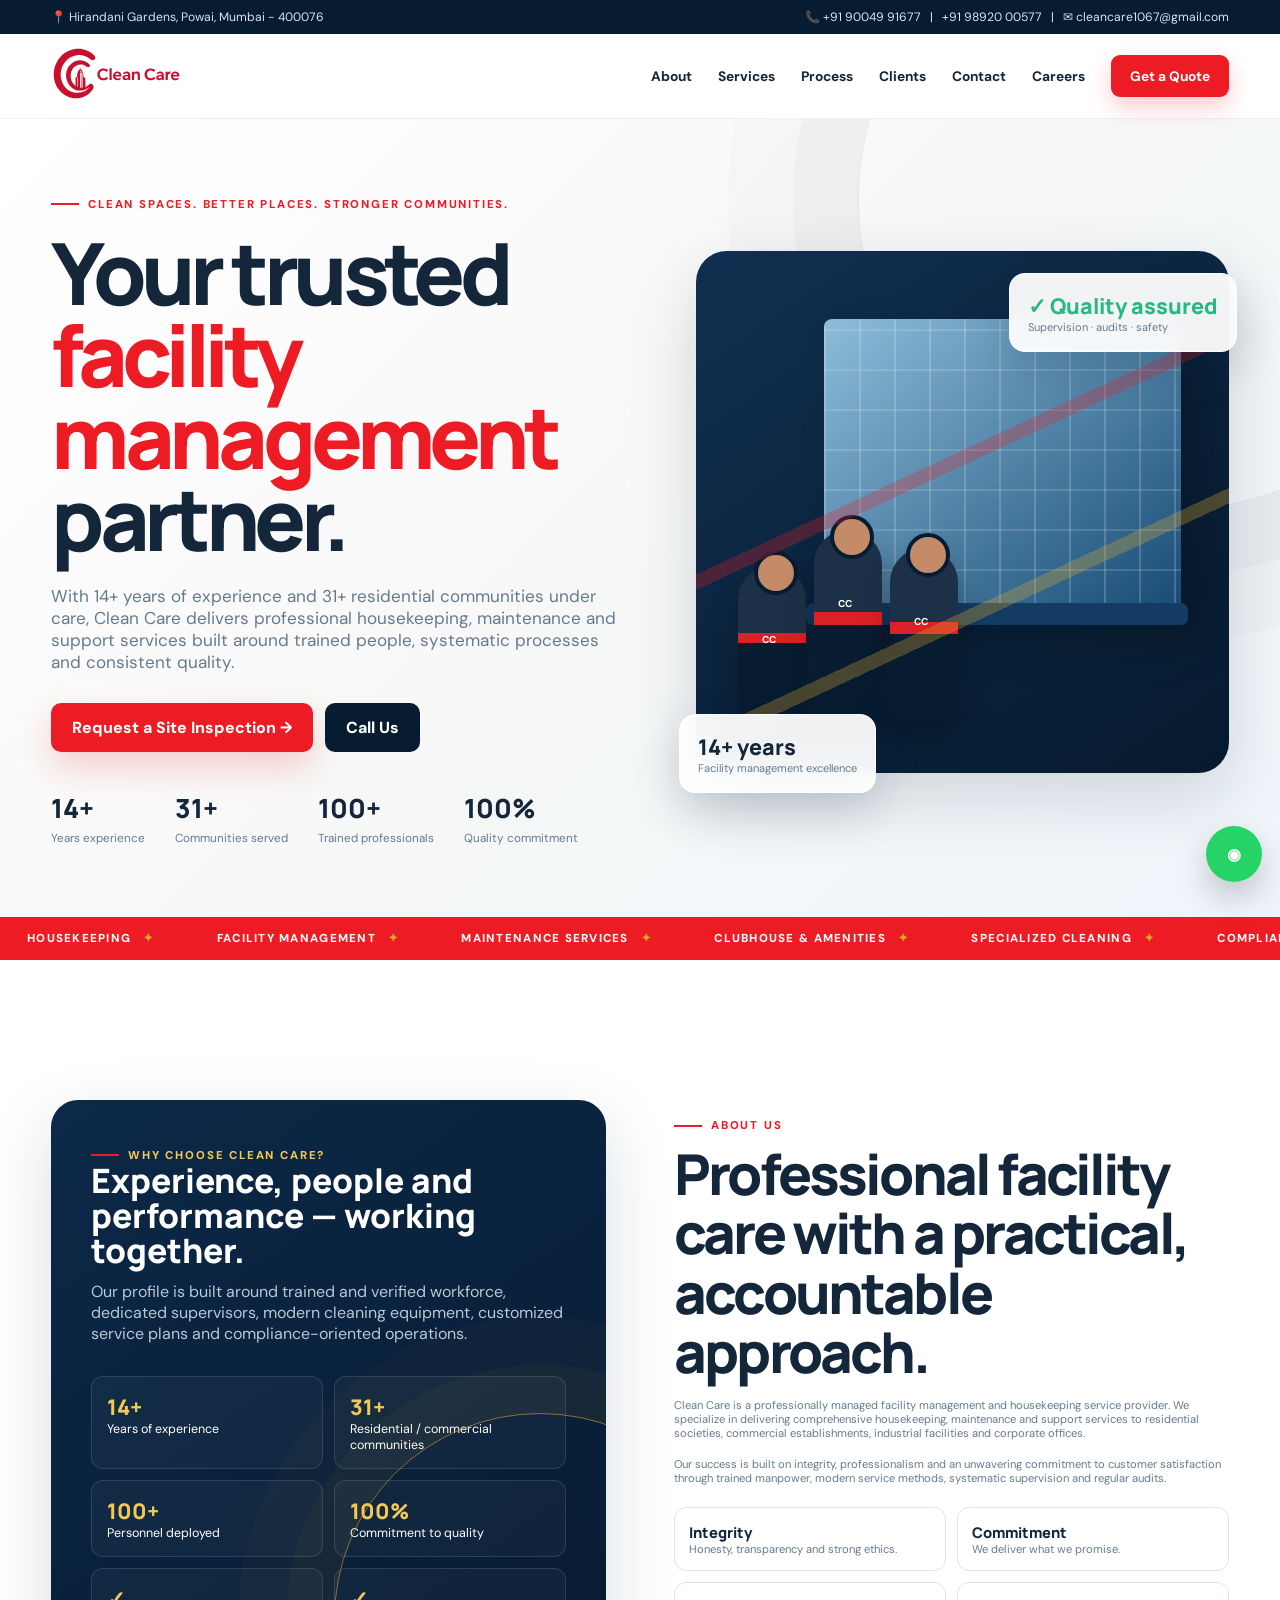
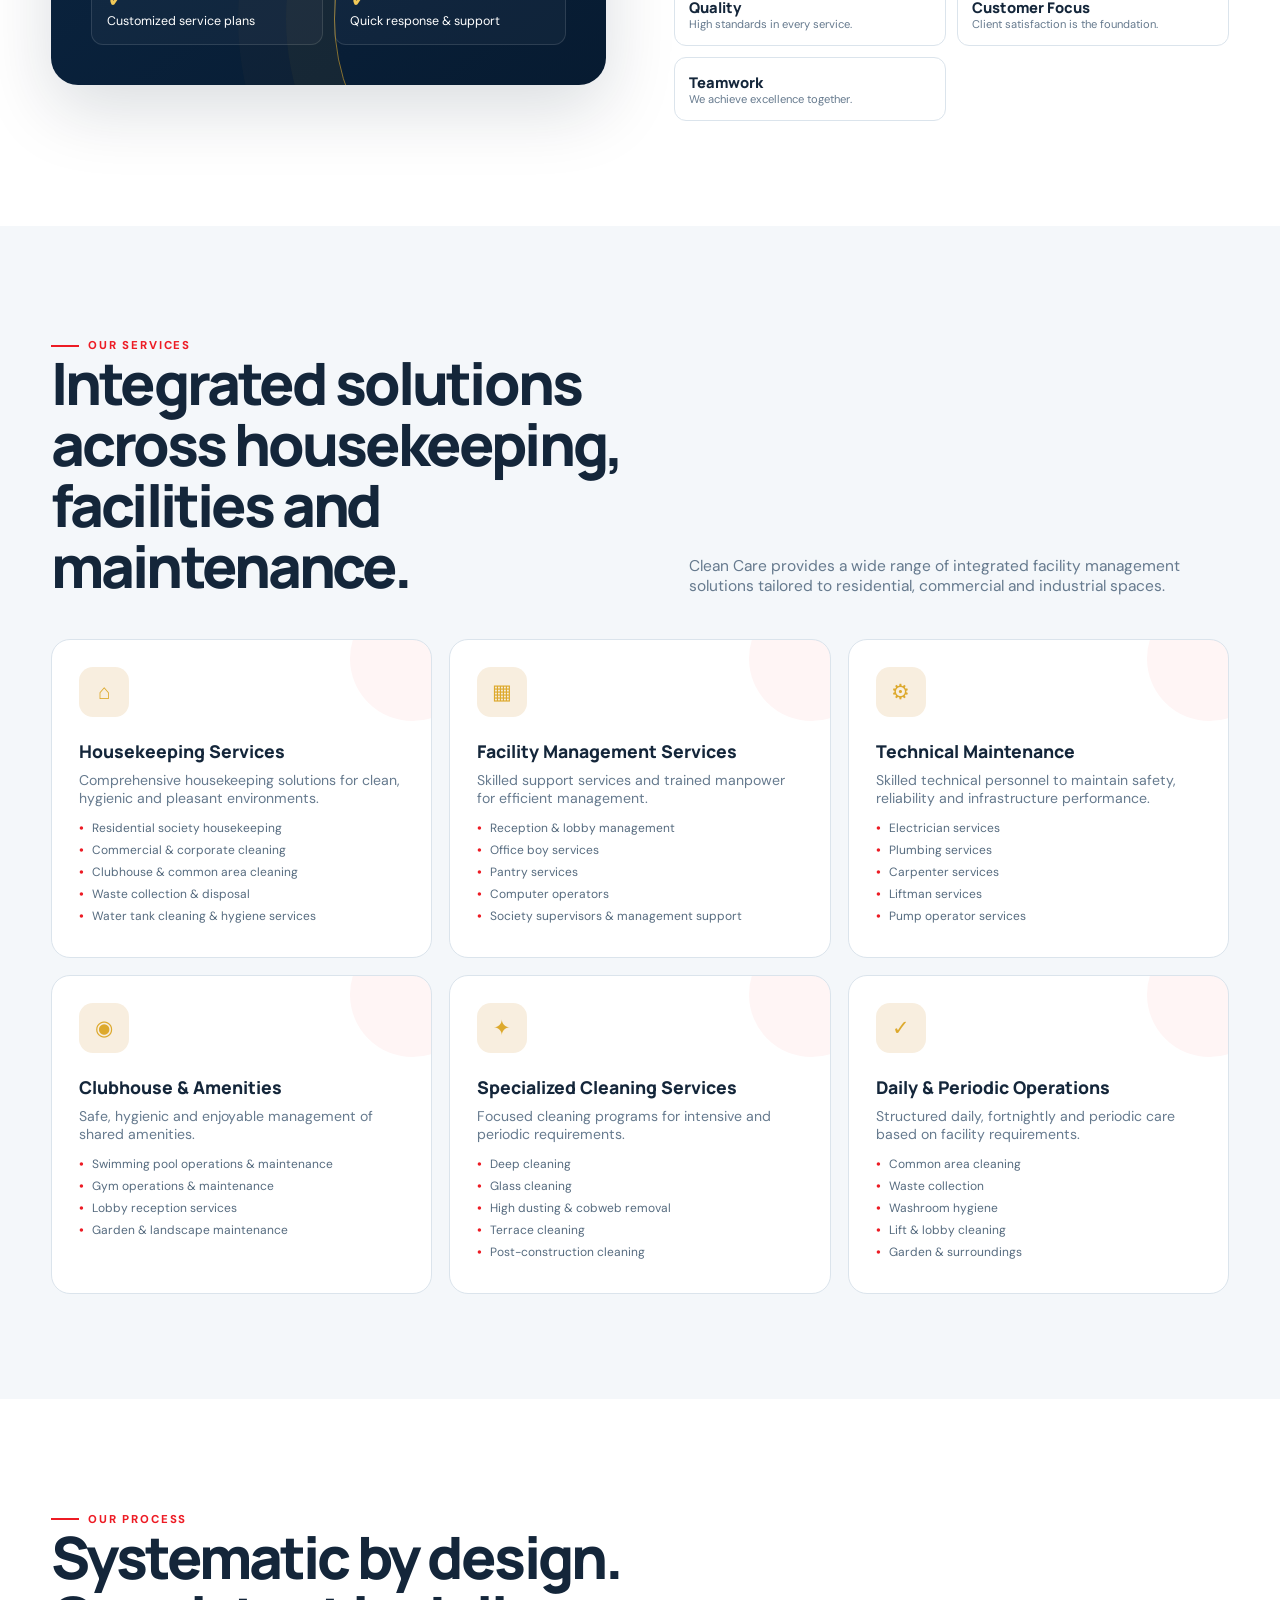
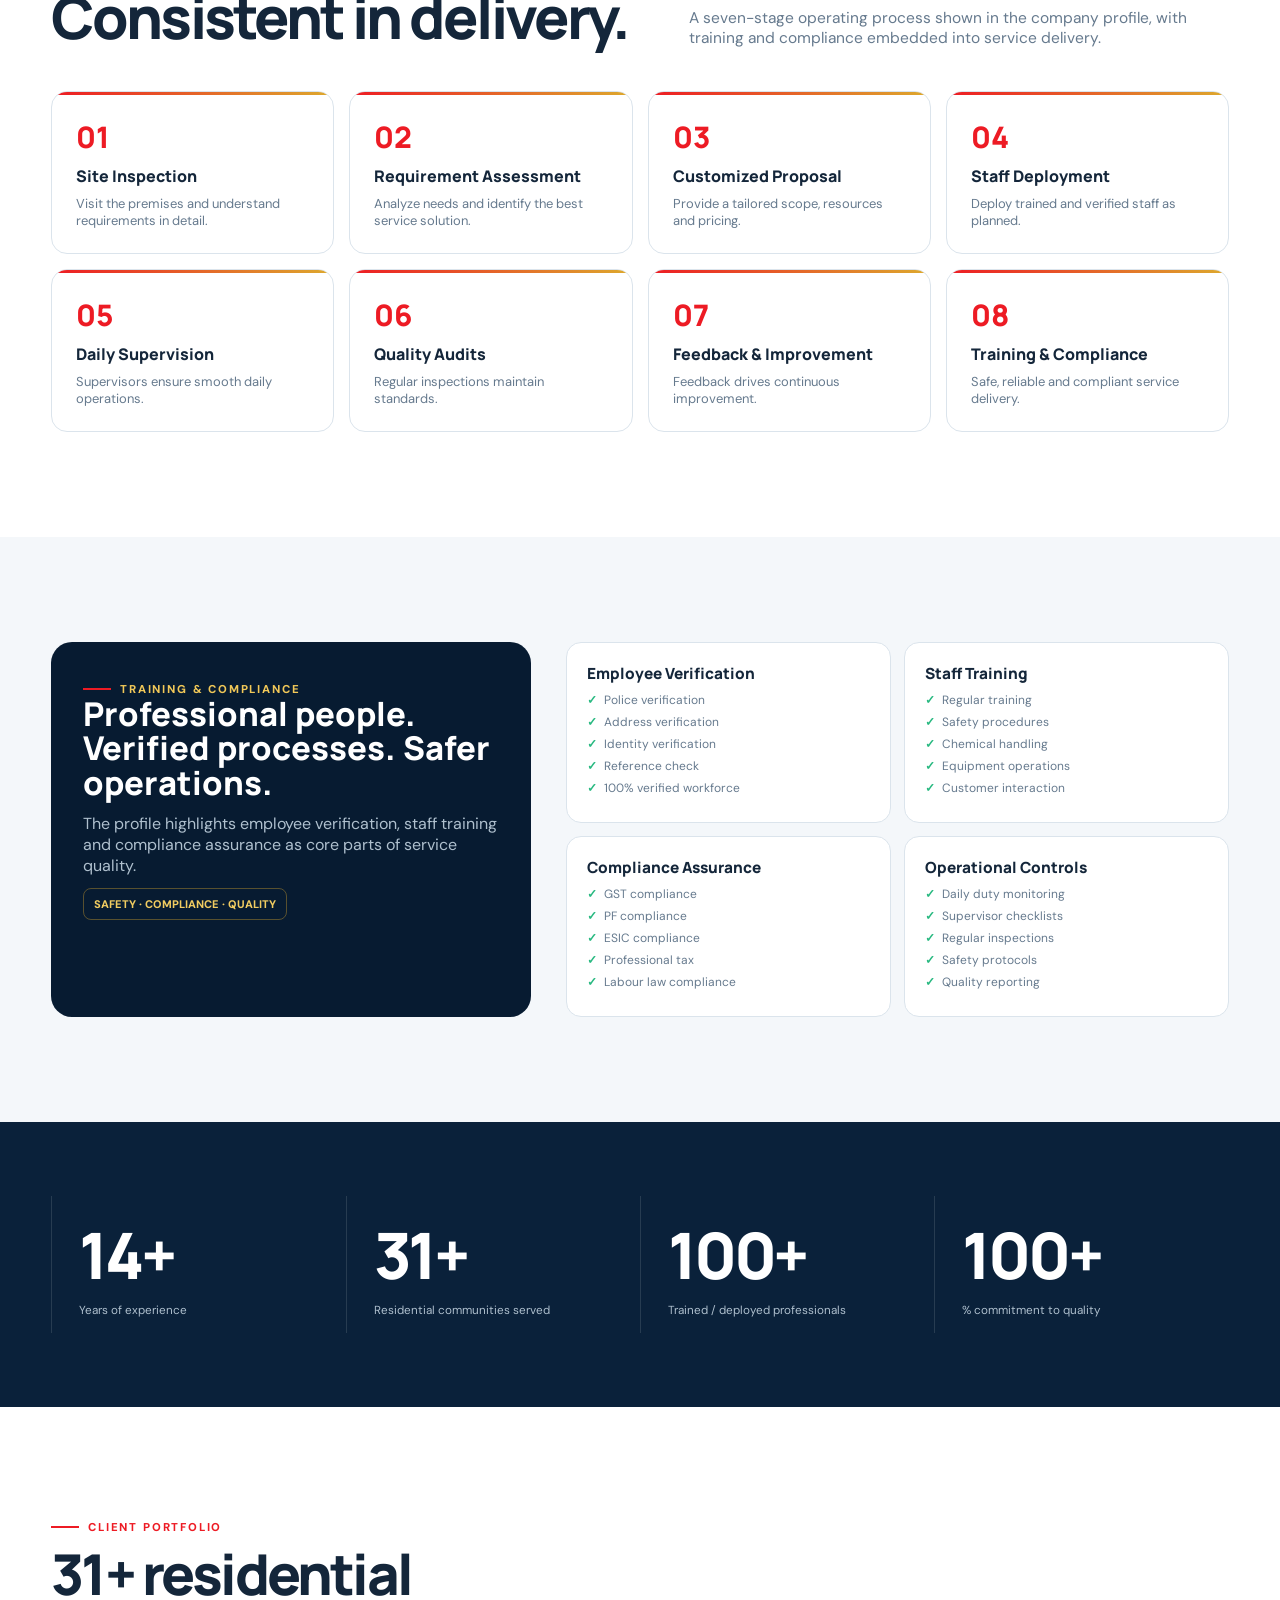
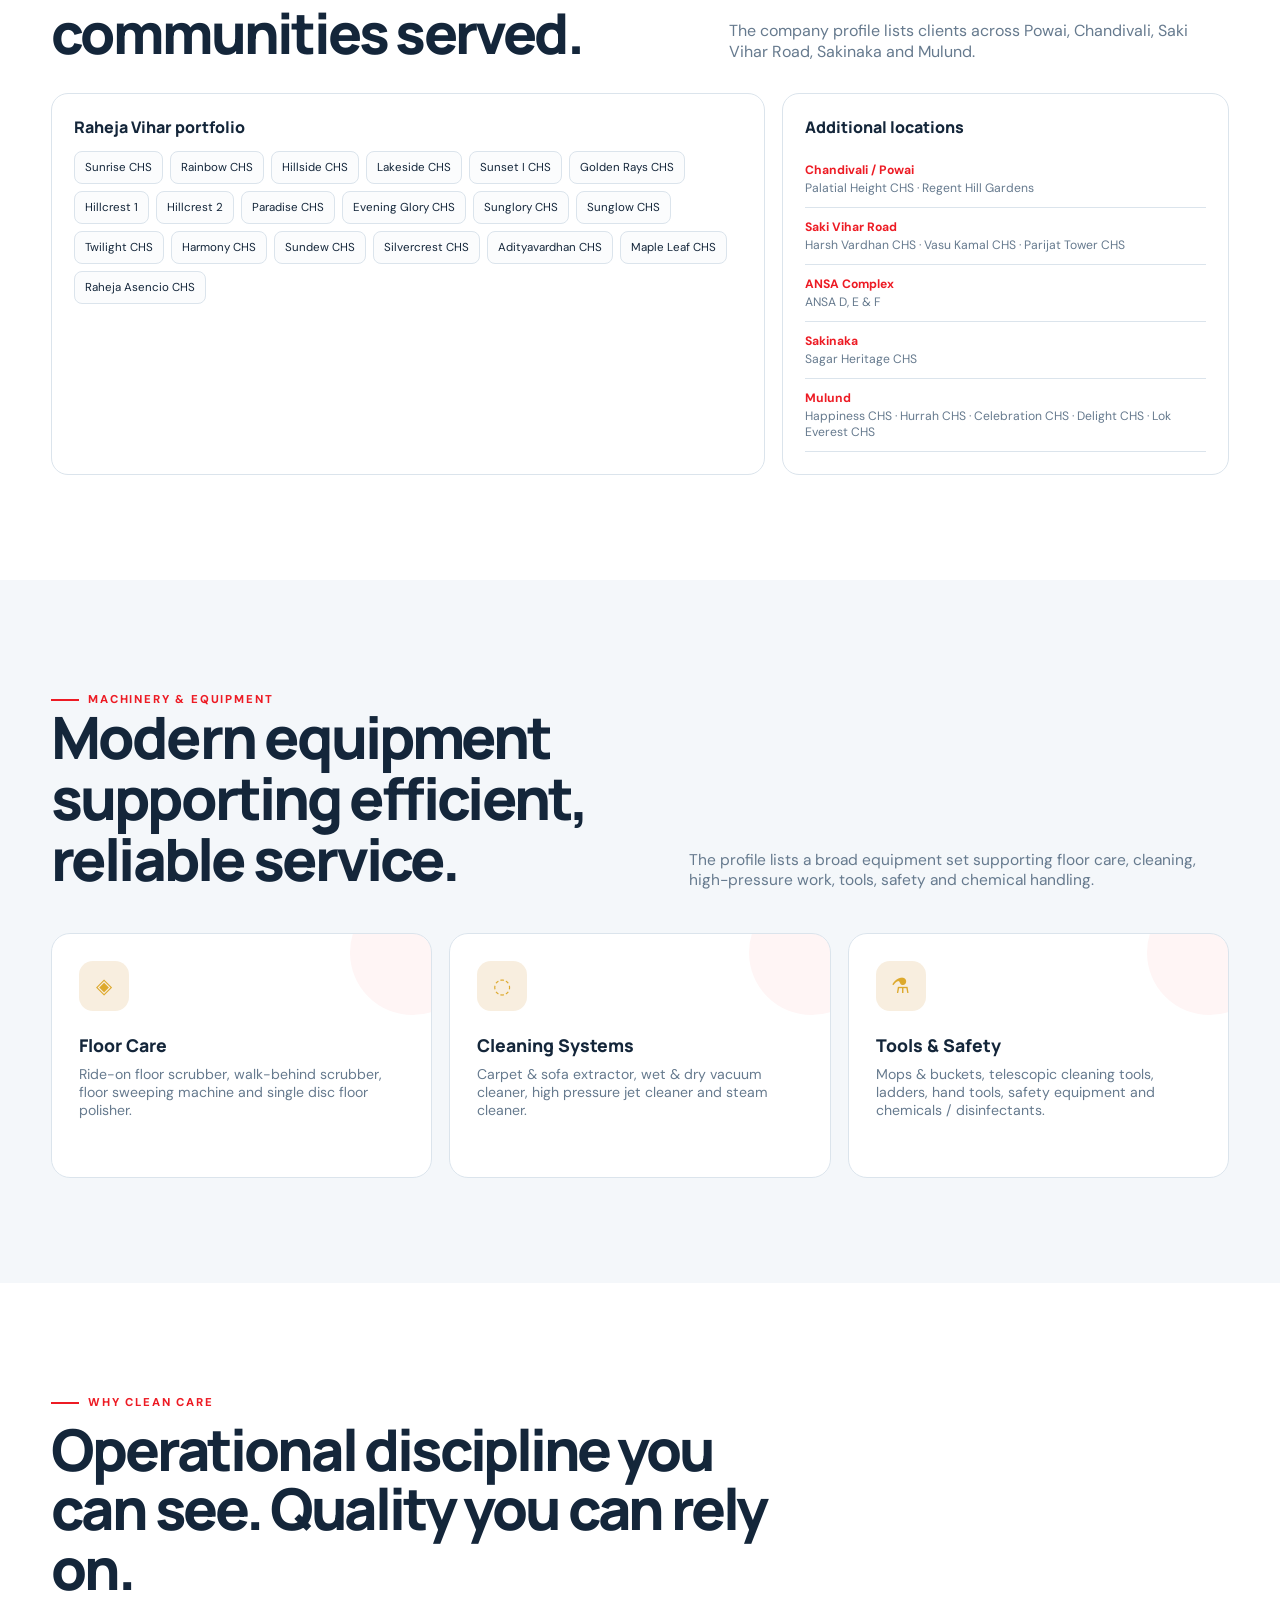
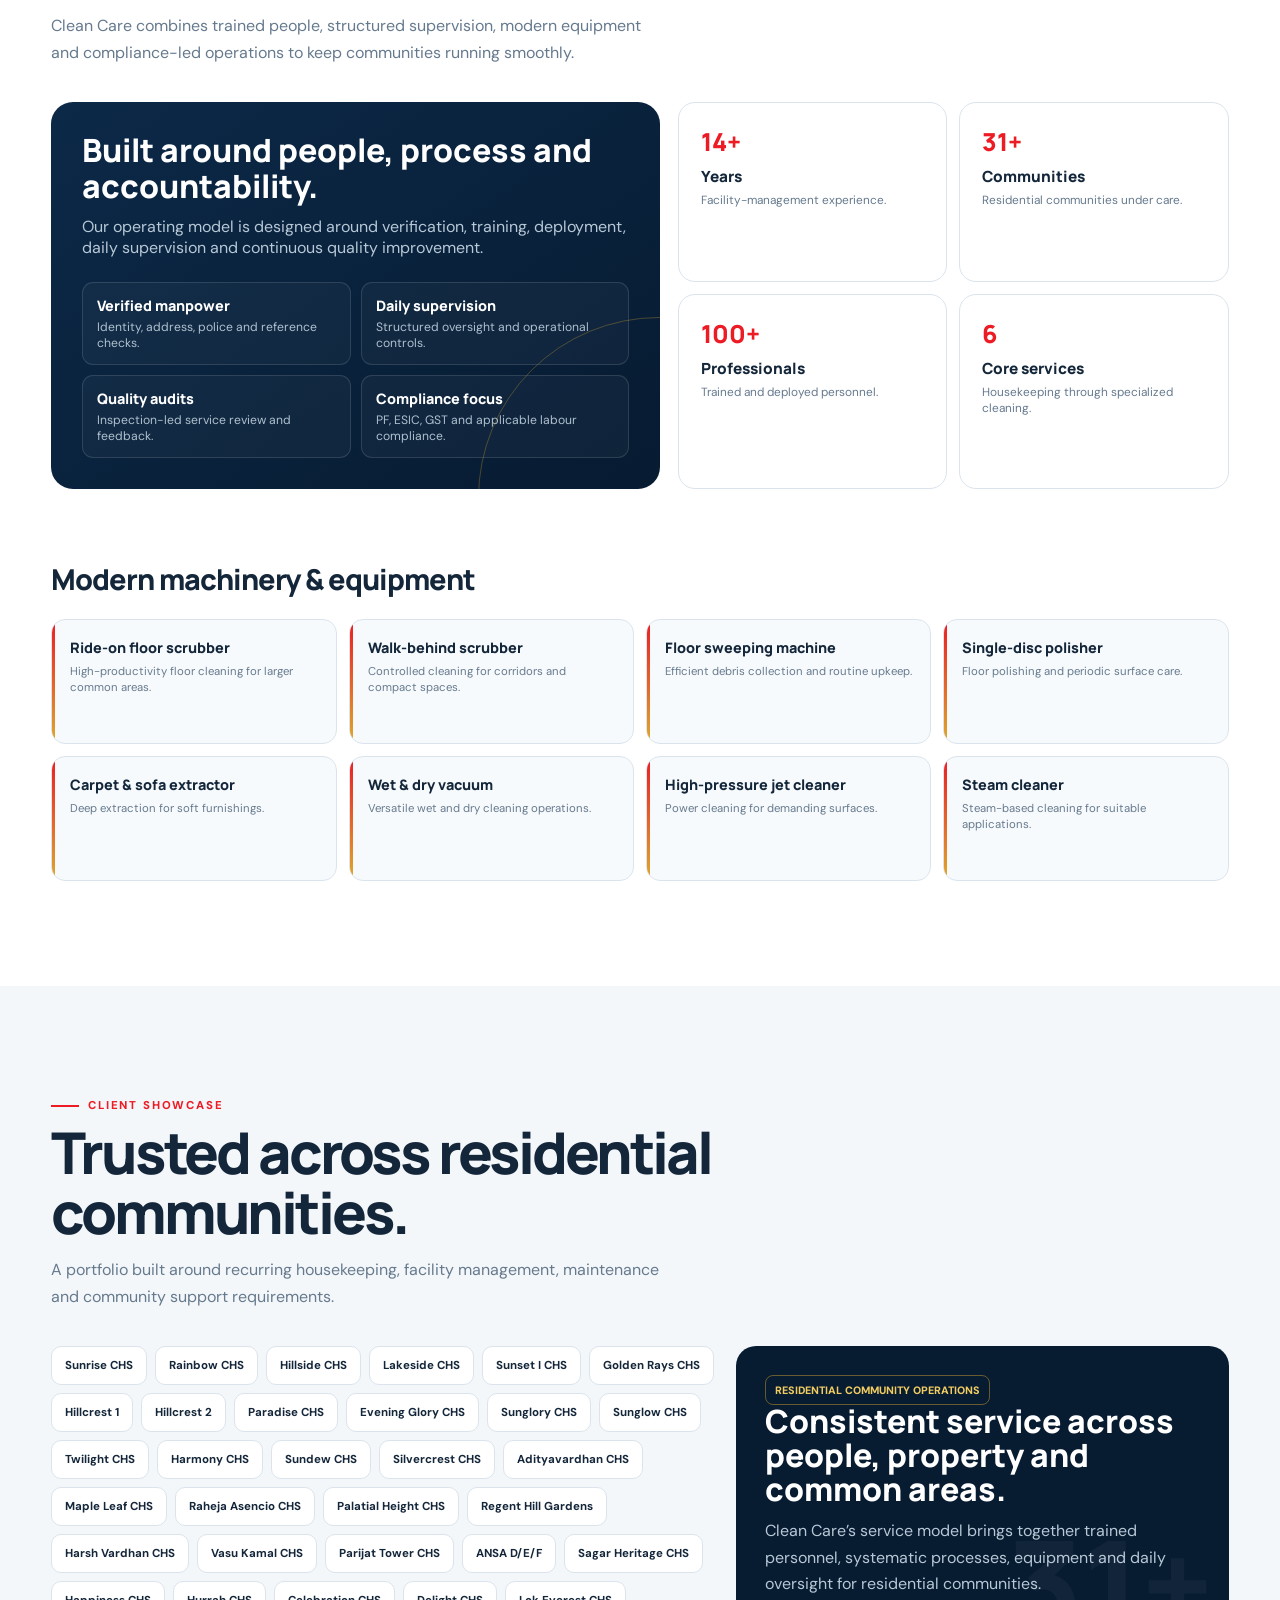
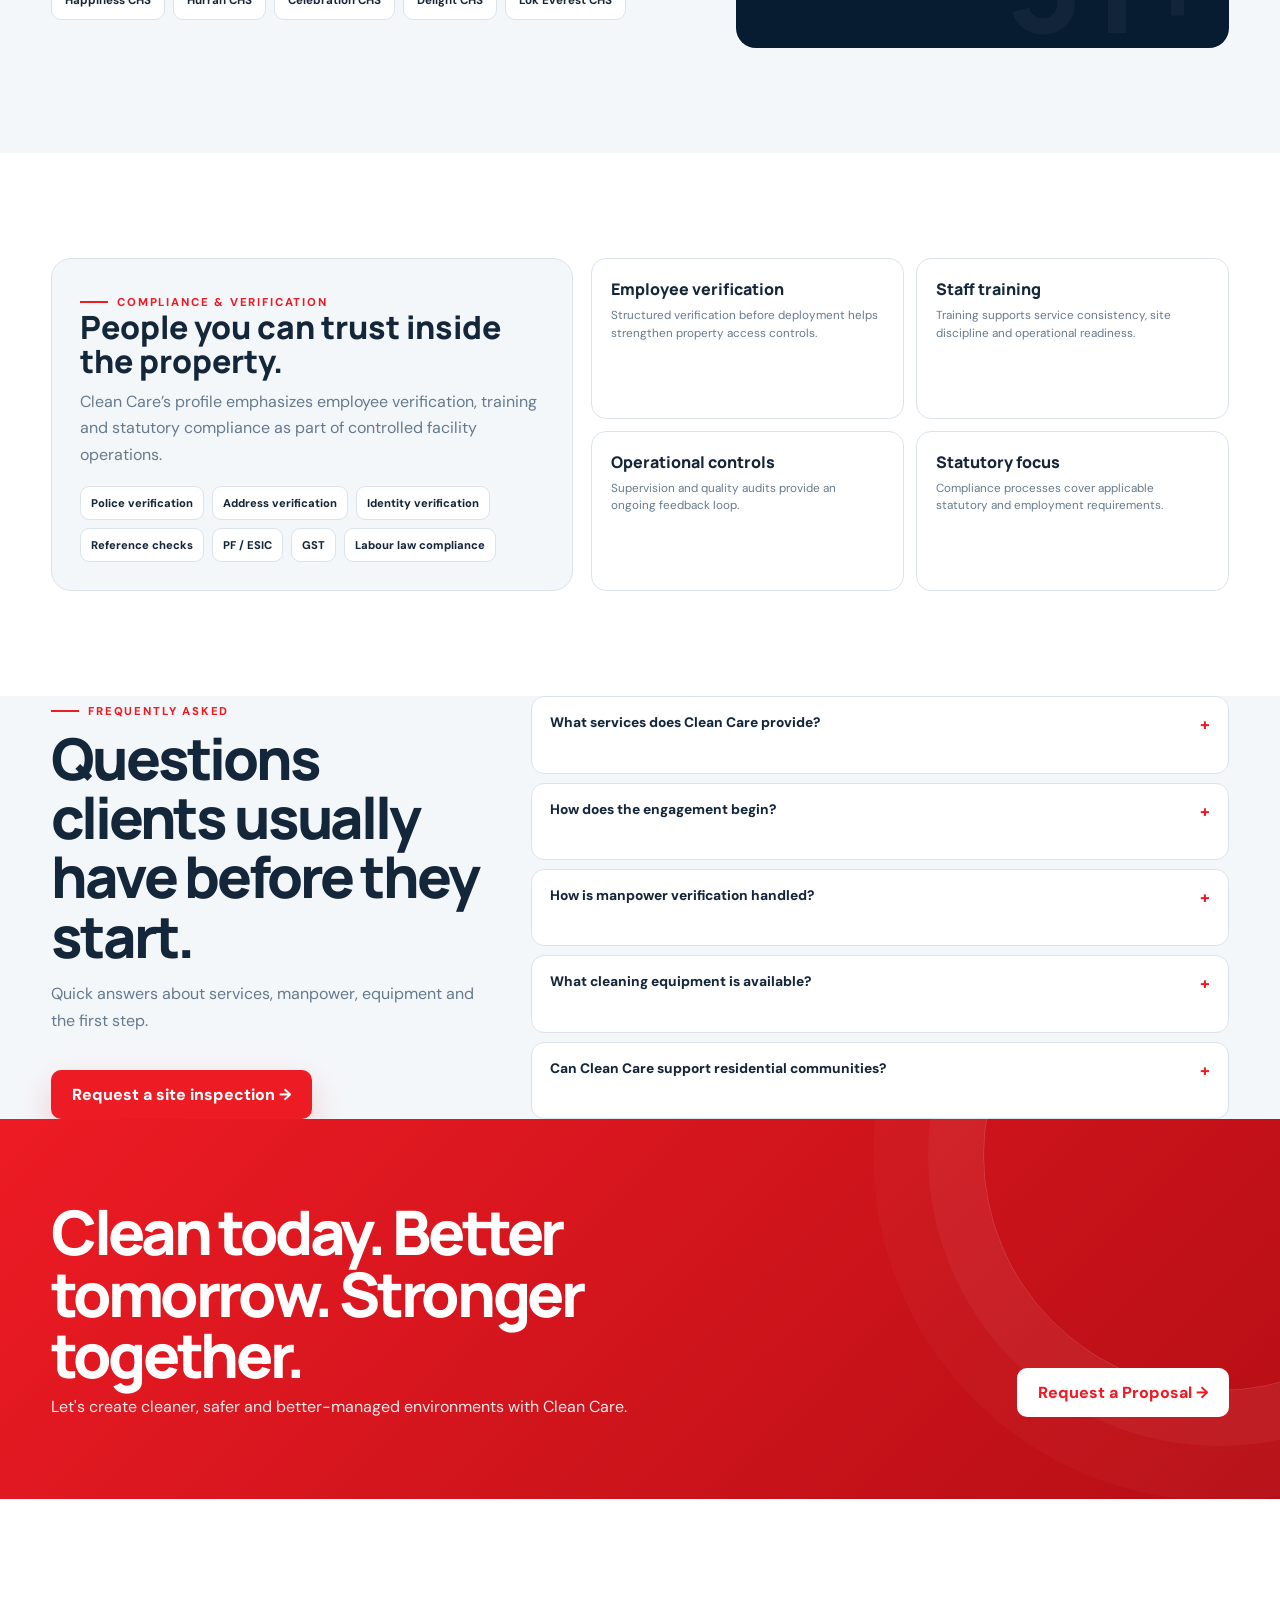
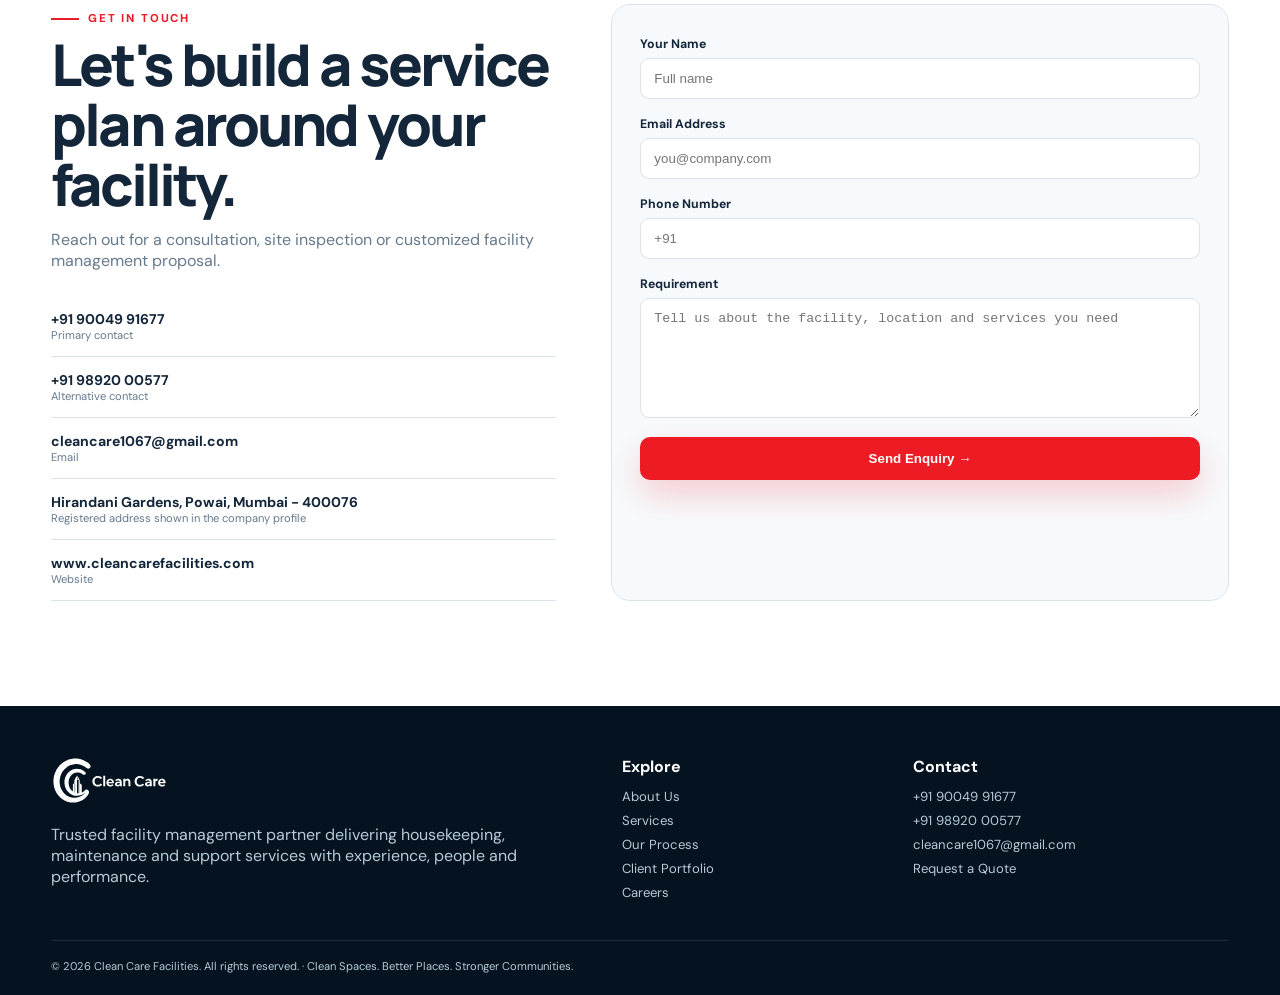
==== commit 099c1ea5: "[skip ci] Add local SEO metadata and service pages" ====
--- a/index.html
+++ b/index.html
@@ -1,4 +1,4 @@
-<!doctype html><html lang="en"><head><meta charset="utf-8"><meta name="viewport" content="width=device-width,initial-scale=1"><meta name="description" content="Clean Care — trusted facility management partner delivering housekeeping, maintenance and support services."><title>Clean Care | Facility Management Partner</title><link rel="icon" href="favicon.ico"><link rel="preconnect" href="https://fonts.googleapis.com"><link rel="preconnect" href="https://fonts.gstatic.com" crossorigin><link href="https://fonts.googleapis.com/css2?family=DM+Sans:wght@400;500;600;700&family=Manrope:wght@700;800&display=swap" rel="stylesheet"><style>
+<!doctype html><html lang="en"><head><meta charset="utf-8"><meta name="viewport" content="width=device-width,initial-scale=1"><meta name="description" content="Clean Care provides facility management, housekeeping, technical maintenance, clubhouse support and specialized cleaning services for residential communities in Mumbai."><title>Clean Care Facilities | Facility Management & Housekeeping Services in Mumbai</title><link rel="icon" href="favicon.ico"><link rel="preconnect" href="https://fonts.googleapis.com"><link rel="preconnect" href="https://fonts.gstatic.com" crossorigin><link href="https://fonts.googleapis.com/css2?family=DM+Sans:wght@400;500;600;700&family=Manrope:wght@700;800&display=swap" rel="stylesheet"><style>
 :root{--navy:#071b31;--navy2:#0c2948;--red:#ed1b24;--gold:#dda92d;--cream:#f6f2e9;--mist:#f4f7fa;--text:#14263a;--muted:#667a8e;--line:#dbe4ec;--white:#fff;--green:#28b980;--shadow:0 24px 70px rgba(7,27,49,.15)}*{box-sizing:border-box;margin:0;padding:0}html{scroll-behavior:smooth}body{font-family:"DM Sans",sans-serif;color:var(--text);overflow-x:hidden;background:#fff}a{text-decoration:none;color:inherit}.container{width:min(1180px,92%);margin:auto}.reveal{opacity:0;transform:translateY(30px);transition:opacity .8s ease,transform .8s cubic-bezier(.2,.7,.2,1)}.reveal.show{opacity:1;transform:none}.delay1{transition-delay:.08s}.delay2{transition-delay:.16s}.delay3{transition-delay:.24s}
 .top{background:var(--navy);color:#d9e4ec;font-size:.76rem}.top .container{display:flex;justify-content:space-between;gap:18px;padding:9px 0}.nav{position:sticky;top:0;z-index:50;background:rgba(255,255,255,.92);backdrop-filter:blur(18px);border-bottom:1px solid rgba(7,27,49,.07)}nav{height:84px;display:flex;align-items:center;justify-content:space-between}.brand img{height:55px}.links{display:flex;gap:26px;align-items:center;font-size:.86rem;font-weight:700}.links a:not(.cta){position:relative}.links a:not(.cta):after{content:"";position:absolute;left:0;bottom:-7px;width:0;height:2px;background:var(--red);transition:.3s}.links a:hover:after{width:100%}.cta{background:var(--red);color:#fff!important;padding:12px 19px;border-radius:9px;box-shadow:0 10px 25px rgba(237,27,36,.22);transition:.25s}.cta:hover{transform:translateY(-2px);background:#c91018}.menu{display:none;background:none;border:0;font-size:28px;color:var(--navy)}
 .hero{position:relative;overflow:hidden;background:linear-gradient(135deg,#fff 0,#f7f8f7 48%,#eef5fa 100%)}.hero:before{content:"";position:absolute;right:-200px;top:-230px;width:620px;height:620px;border-radius:50%;border:1px solid rgba(7,27,49,.08);box-shadow:0 0 0 65px rgba(7,27,49,.025),0 0 0 130px rgba(7,27,49,.016)}.hero-grid{min-height:calc(100vh - 124px);display:grid;grid-template-columns:1.02fr .98fr;align-items:center;gap:65px;padding:70px 0}.eyebrow{color:var(--red);font-size:.71rem;font-weight:800;letter-spacing:.16em;text-transform:uppercase;display:inline-flex;align-items:center;gap:9px}.eyebrow:before{content:"";height:2px;width:28px;background:var(--red)}h1{font:800 clamp(3.2rem,6.7vw,5.8rem)/.96 Manrope;letter-spacing:-.065em;margin-top:20px}h1 span{color:var(--red)}.hero p{color:var(--muted);font-size:1.07rem;max-width:680px;margin:24px 0 30px}.actions{display:flex;gap:12px;flex-wrap:wrap}.btn{display:inline-flex;align-items:center;gap:8px;padding:14px 21px;border-radius:10px;font-weight:800;transition:.28s}.btn.red{background:var(--red);color:#fff;box-shadow:0 15px 35px rgba(237,27,36,.2)}.btn.red:hover{transform:translateY(-4px);box-shadow:0 22px 42px rgba(237,27,36,.28)}.btn.dark{background:var(--navy);color:#fff}.btn.dark:hover{transform:translateY(-4px)}.hero-numbers{display:flex;gap:30px;flex-wrap:wrap;margin-top:38px}.hero-numbers b{display:block;font:800 1.65rem Manrope}.hero-numbers span{font-size:.73rem;color:var(--muted)}
@@ -15,7 +15,20 @@
 footer{background:#04131f;color:#b8cad8;padding:50px 0 22px}.foot{display:grid;grid-template-columns:1.5fr .7fr .9fr;gap:45px}.foot img{height:49px;margin-bottom:14px}.foot h4{color:#fff;margin-bottom:11px}.foot a{display:block;font-size:.82rem;margin:7px 0}.copy{border-top:1px solid rgba(255,255,255,.1);margin-top:32px;padding-top:18px;font-size:.7rem}.wa{position:fixed;right:18px;bottom:18px;z-index:60;width:56px;height:56px;border-radius:50%;background:#25d366;color:#fff;display:grid;place-items:center;font-weight:900;box-shadow:0 15px 32px rgba(0,0,0,.2)}
 @keyframes float{0%,100%{transform:translateY(0)}50%{transform:translateY(-10px)}}@keyframes marquee{to{transform:translateX(-50%)}}
 @media(max-width:900px){.links{display:none}.menu{display:block}.hero-grid,.about,.compliance,.contact{grid-template-columns:1fr}.hero-art{min-height:470px}.cards{grid-template-columns:repeat(2,1fr)}.process{grid-template-columns:repeat(2,1fr)}.stats-grid{grid-template-columns:repeat(2,1fr)}.panel{position:relative;top:auto}.portfolio{grid-template-columns:1fr}.head,.portfolio-top,.final .container{display:block}.head p{margin-top:15px}.final .btn{margin-top:25px}.foot{grid-template-columns:1.2fr 1fr}}@media(max-width:560px){.top .container{display:block}.top span+span{display:block;margin-top:3px}.hero-grid{padding:57px 0 70px}.hero h1{font-size:2.9rem}.hero-art{min-height:365px}.scene{inset:8px 0 18px}.tower{width:66%;height:57%}.worker{width:51px;height:118px}.worker:nth-child(2){height:145px}.worker:nth-child(3){height:130px}.worker:before{width:29px;height:29px;left:11px}.worker:after{left:18px;top:53px}.float.a{right:-3px;top:23px}.float.b{left:0;bottom:0}.cards,.process,.stats-grid,.compliance-grid,.values,.about-metrics,.foot{grid-template-columns:1fr}.section{padding:76px 0}.about-visual{min-height:430px;padding:28px}.portfolio-top h2{font-size:2.35rem}.portfolio-block{padding:18px}.wa{width:51px;height:51px;right:14px;bottom:14px}}
-</style></head><body>
+</style>
+<link rel="canonical" href="https://cleancarefacilities.com/">
+<meta name="robots" content="index,follow,max-image-preview:large">
+<meta name="theme-color" content="#071b31">
+<meta property="og:type" content="website">
+<meta property="og:title" content="Clean Care Facilities | Facility Management & Housekeeping Services in Mumbai">
+<meta property="og:description" content="Facility management, housekeeping, technical maintenance, clubhouse support and specialized cleaning for residential communities in Mumbai.">
+<meta property="og:url" content="https://cleancarefacilities.com/">
+<meta property="og:site_name" content="Clean Care">
+<meta name="twitter:card" content="summary">
+<script type="application/ld+json">
+{"@context":"https://schema.org","@type":"LocalBusiness","name":"Clean Care","url":"https://cleancarefacilities.com/","logo":"https://cleancarefacilities.com/logo.svg","telephone":["+91 90049 91677","+91 98920 00577"],"email":"cleancare1067@gmail.com","address":{"@type":"PostalAddress","streetAddress":"Hirandani Gardens, Powai","addressLocality":"Mumbai","postalCode":"400076","addressCountry":"IN"},"areaServed":{"@type":"City","name":"Mumbai"},"description":"Facility management, housekeeping, technical maintenance, clubhouse and amenities support, and specialized cleaning services.","sameAs":["https://cleancarefacilities.com/"]}
+</script>
+</head><body>
 <div class="top"><div class="container"><span>📍 Hirandani Gardens, Powai, Mumbai - 400076</span><span>📞 +91 90049 91677 &nbsp; | &nbsp; +91 98920 00577 &nbsp; | &nbsp; ✉ cleancare1067@gmail.com</span></div></div>
 <div class="nav"><div class="container"><nav><a class="brand" href="#home"><img src="logo.svg" alt="Clean Care"></a><div class="links"><a href="#about">About</a><a href="#services">Services</a><a href="#process">Process</a><a href="#portfolio">Clients</a><a href="#contact">Contact</a><a href="careers.html">Careers</a><a class="cta" href="quote.html">Get a Quote</a></div><button class="menu" id="menu">☰</button></nav></div></div>
 <main id="home">
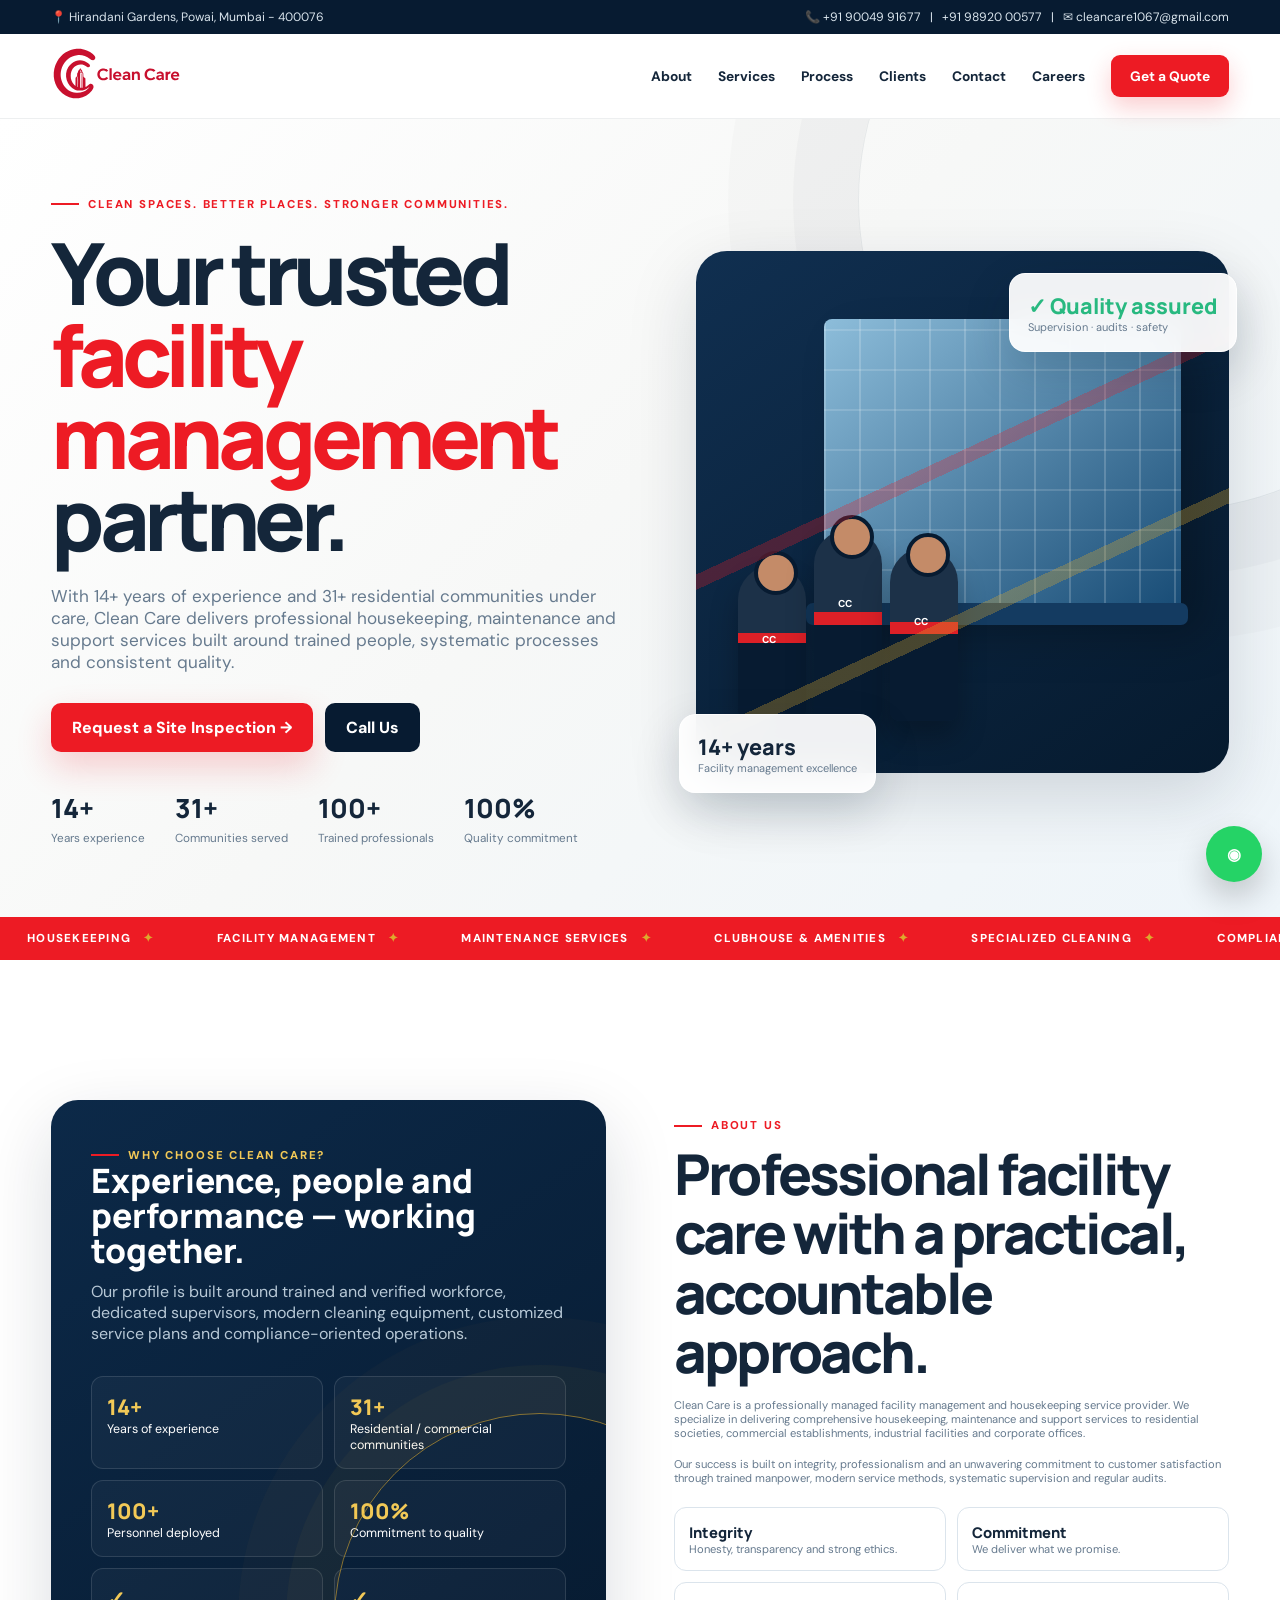
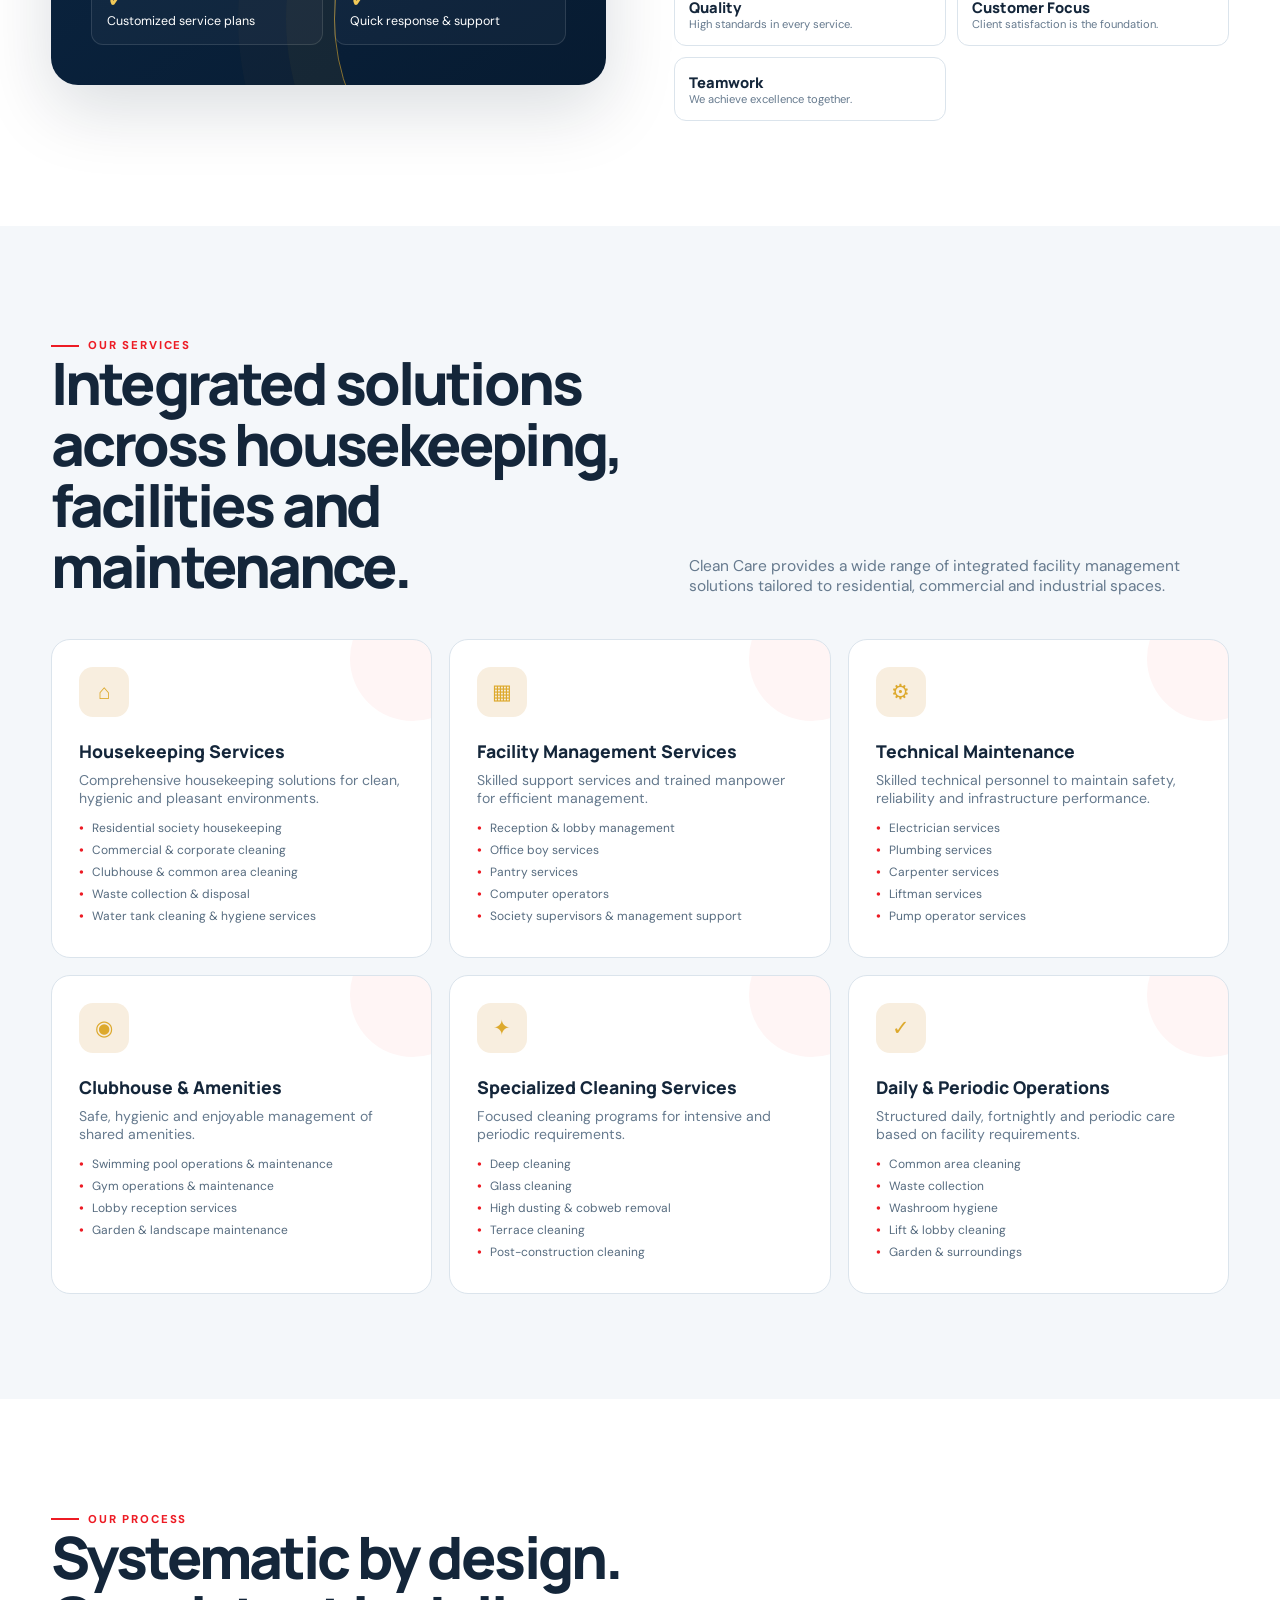
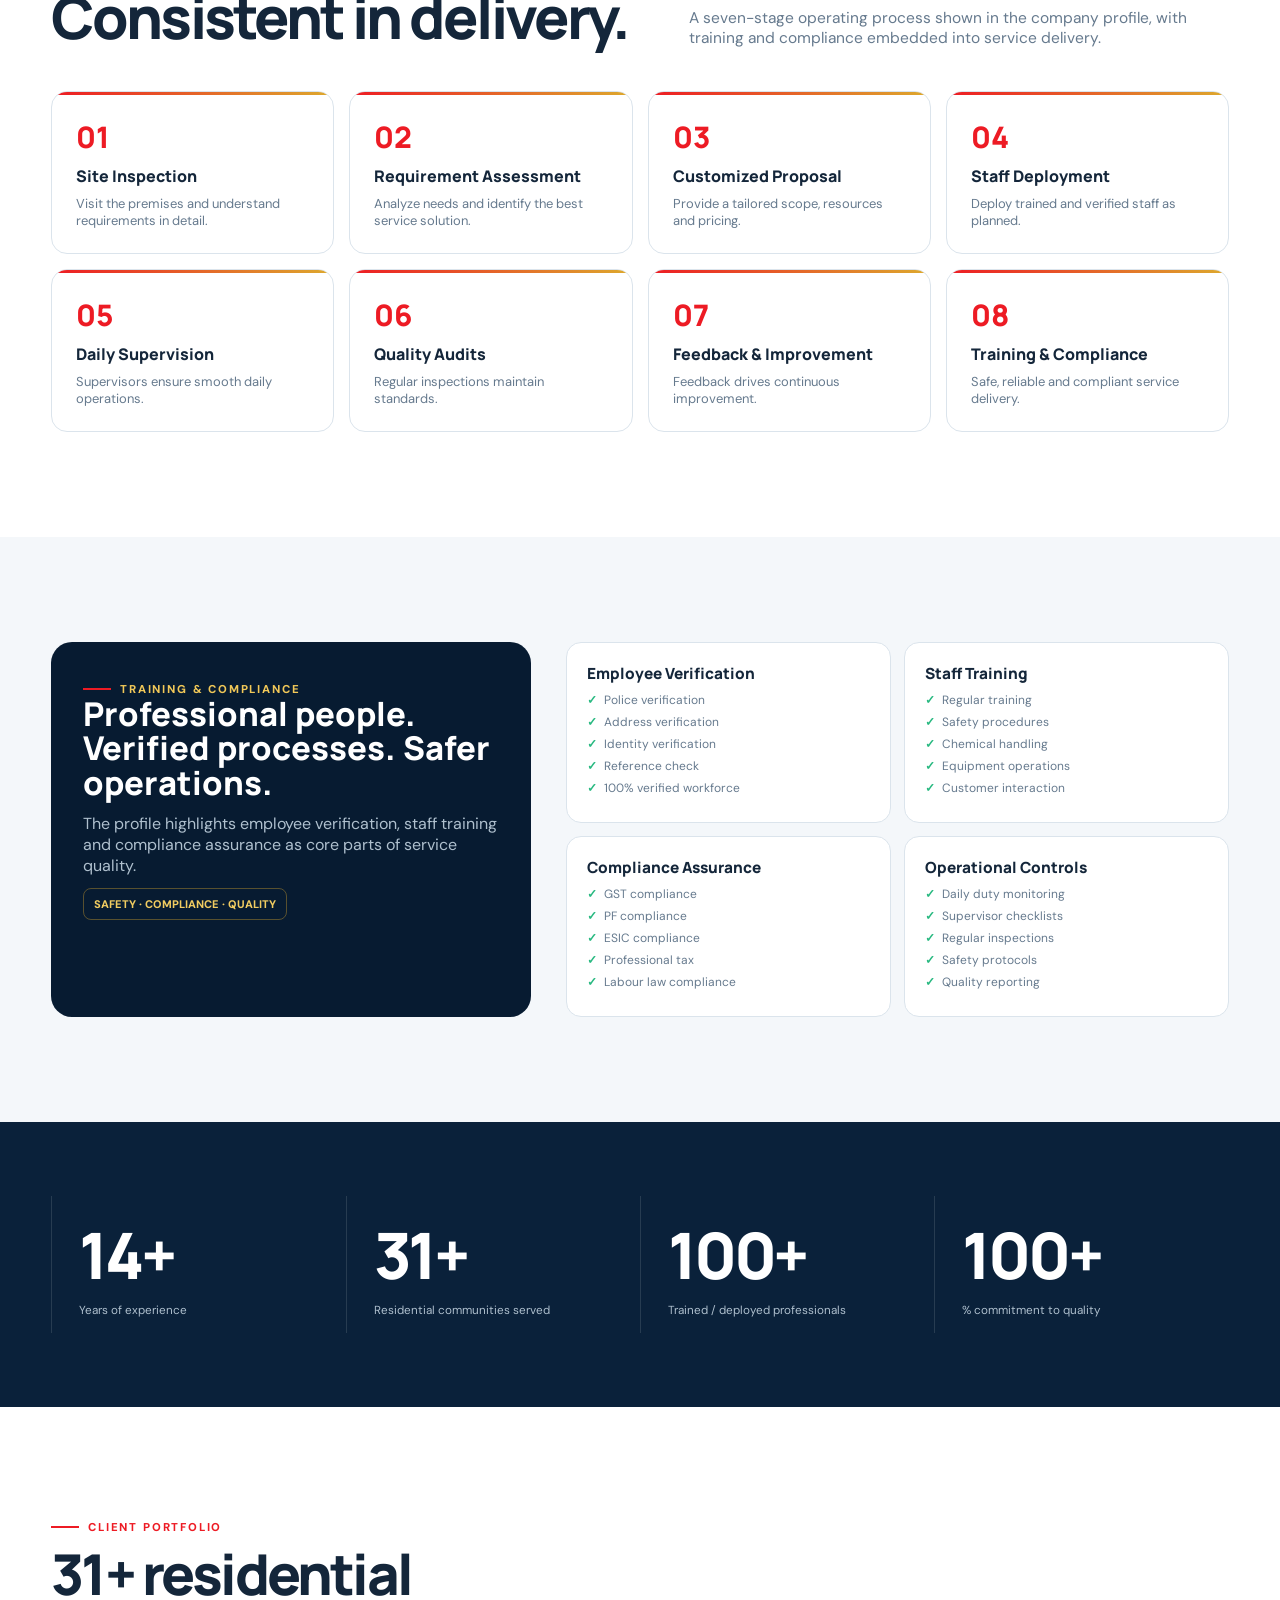
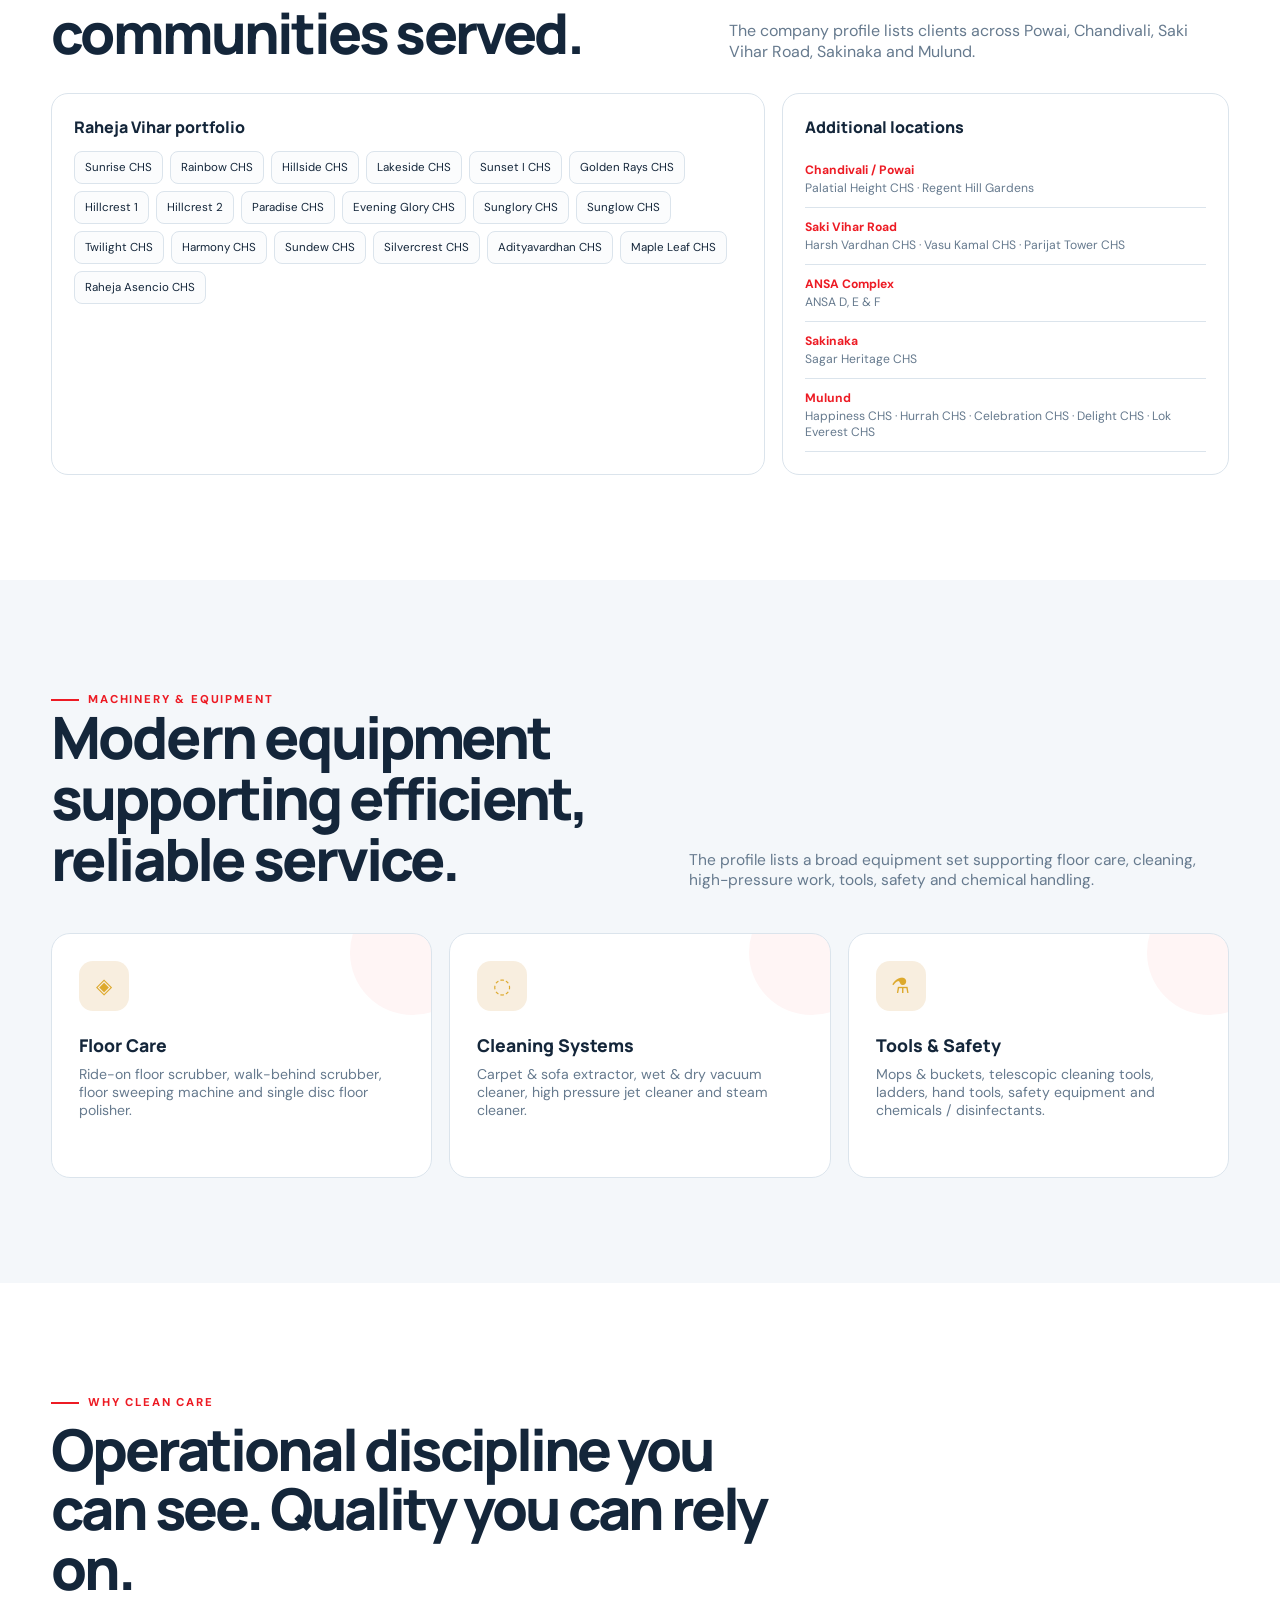
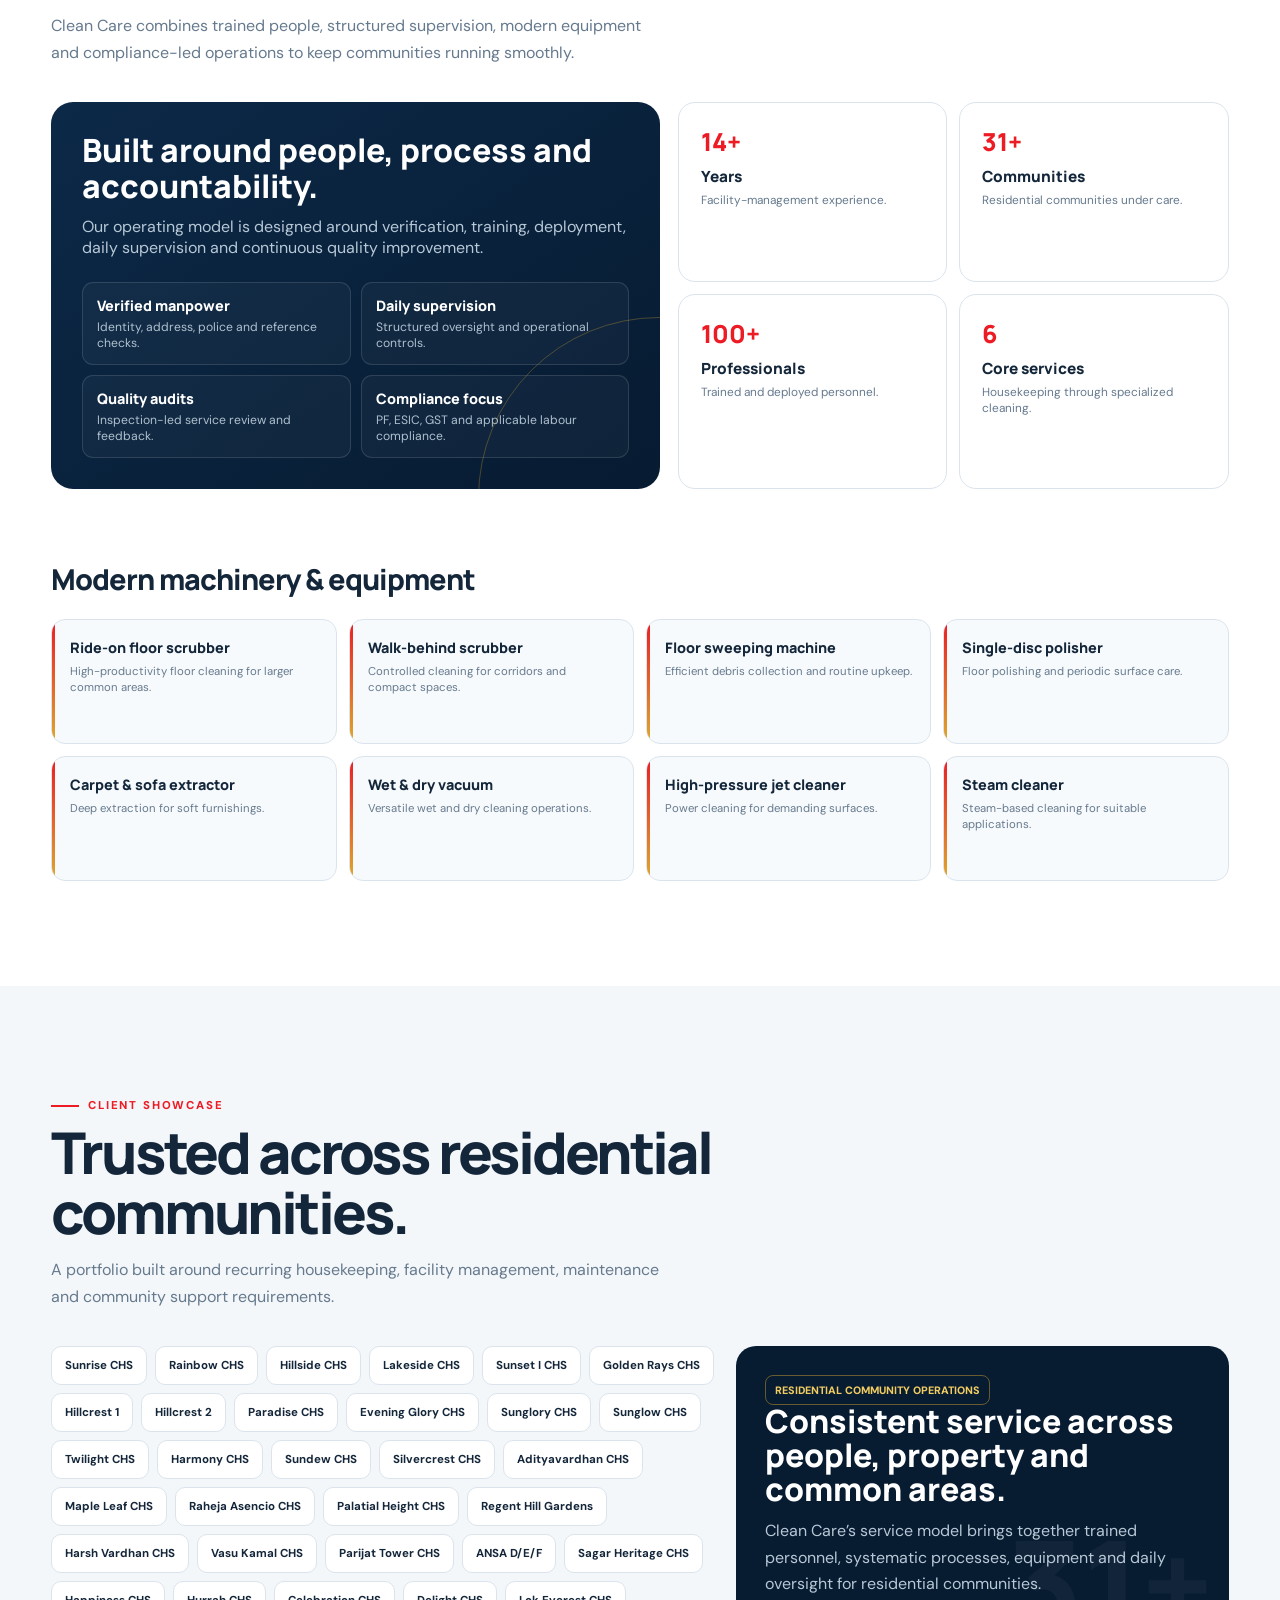
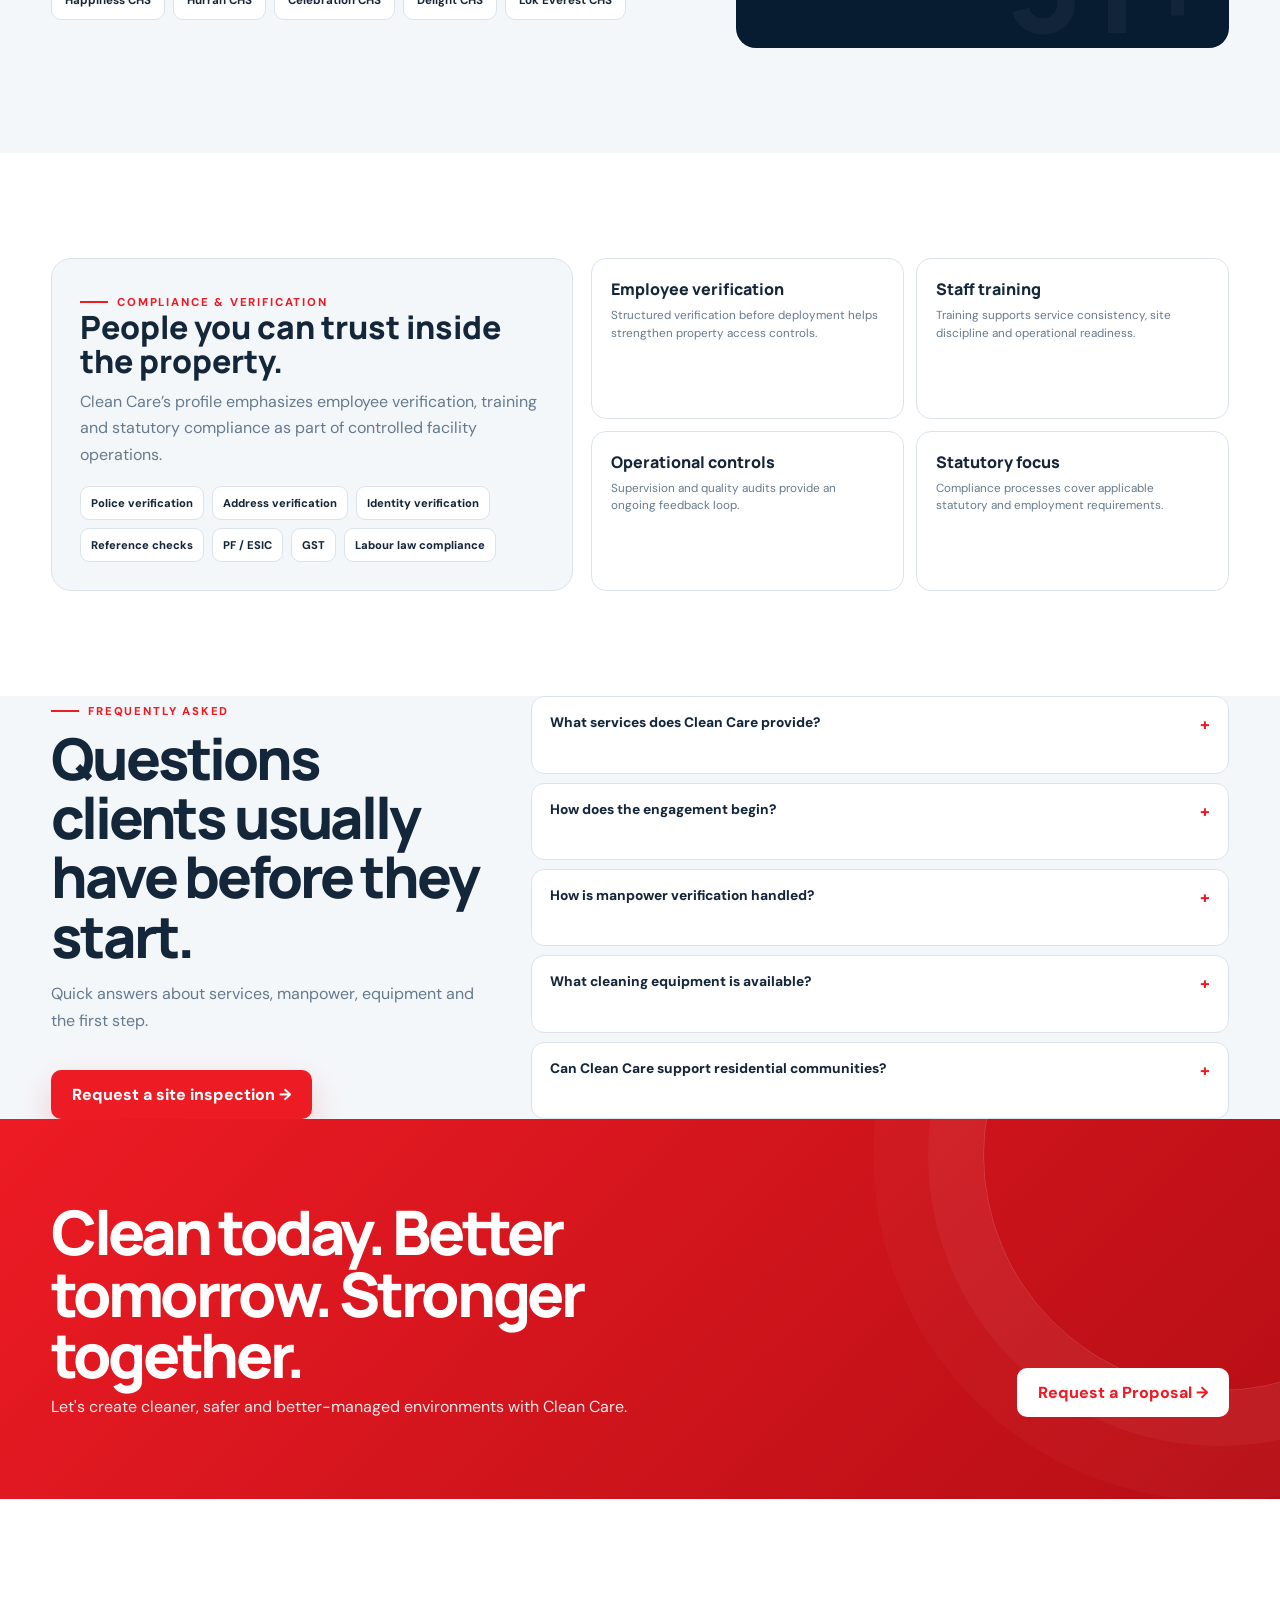
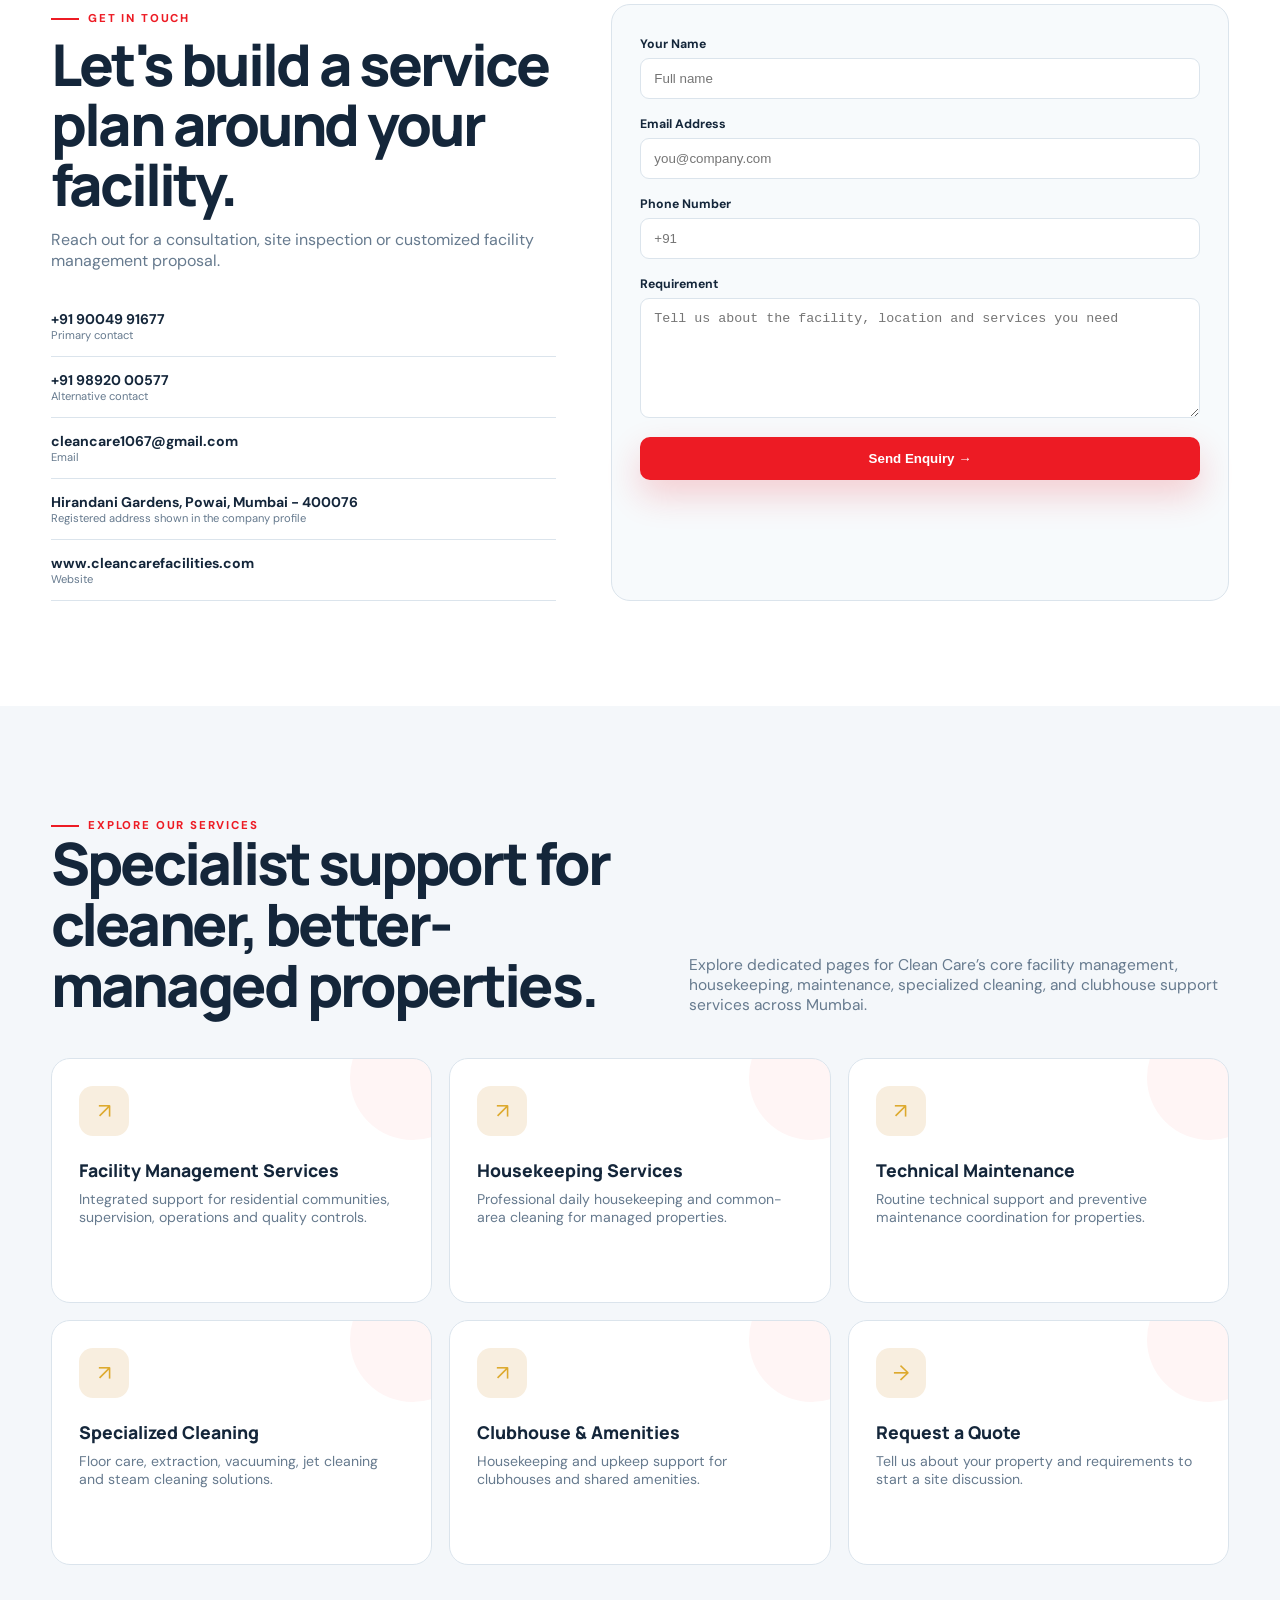
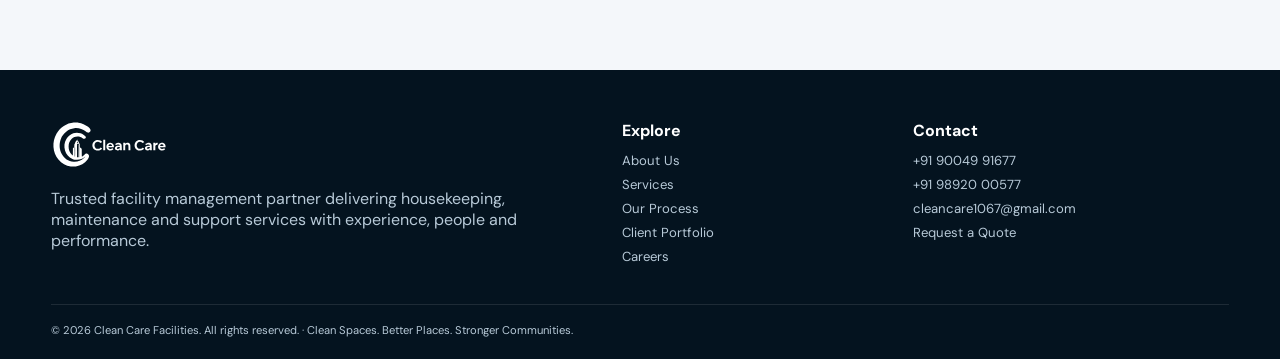
==== commit abbabfaf: "[skip ci] Add internal service links" ====
--- a/index.html
+++ b/index.html
@@ -120,6 +120,24 @@
 <!-- END CLEANCARE PREMIUM SHOWCASE -->
 <section class="final"><div class="container"><div><h2>Clean today. Better tomorrow. Stronger together.</h2><p>Let's create cleaner, safer and better-managed environments with Clean Care.</p></div><a class="btn" href="#contact">Request a Proposal →</a></div></section>
 <section class="section" id="contact"><div class="container contact"><div class="reveal"><span class="eyebrow">Get In Touch</span><h2>Let's build a service plan around your facility.</h2><p class="contact-intro">Reach out for a consultation, site inspection or customized facility management proposal.</p><div class="details"><div class="detail">+91 90049 91677<small>Primary contact</small></div><div class="detail">+91 98920 00577<small>Alternative contact</small></div><div class="detail">cleancare1067@gmail.com<small>Email</small></div><div class="detail">Hirandani Gardens, Powai, Mumbai - 400076<small>Registered address shown in the company profile</small></div><div class="detail">www.cleancarefacilities.com<small>Website</small></div></div></div><form class="form reveal delay1" id="form"><label for="name">Your Name</label><input id="name" required placeholder="Full name"><label for="email">Email Address</label><input id="email" type="email" required placeholder="you@company.com"><label for="phone">Phone Number</label><input id="phone" placeholder="+91"><label for="message">Requirement</label><textarea id="message" placeholder="Tell us about the facility, location and services you need"></textarea><button class="btn red" type="submit">Send Enquiry →</button></form></div></section>
+
+<section class="section mist internal-seo-hub" id="service-pages">
+  <div class="container">
+    <div class="head">
+      <div><span class="eyebrow">Explore our services</span><h2>Specialist support for cleaner, better-managed properties.</h2></div>
+      <p>Explore dedicated pages for Clean Care’s core facility management, housekeeping, maintenance, specialized cleaning, and clubhouse support services across Mumbai.</p>
+    </div>
+    <div class="cards">
+      <a class="card" href="facility-management.html"><div class="icon">↗</div><h3>Facility Management Services</h3><p>Integrated support for residential communities, supervision, operations and quality controls.</p></a>
+      <a class="card" href="housekeeping-services.html"><div class="icon">↗</div><h3>Housekeeping Services</h3><p>Professional daily housekeeping and common-area cleaning for managed properties.</p></a>
+      <a class="card" href="technical-maintenance.html"><div class="icon">↗</div><h3>Technical Maintenance</h3><p>Routine technical support and preventive maintenance coordination for properties.</p></a>
+      <a class="card" href="specialized-cleaning.html"><div class="icon">↗</div><h3>Specialized Cleaning</h3><p>Floor care, extraction, vacuuming, jet cleaning and steam cleaning solutions.</p></a>
+      <a class="card" href="clubhouse-amenities.html"><div class="icon">↗</div><h3>Clubhouse & Amenities</h3><p>Housekeeping and upkeep support for clubhouses and shared amenities.</p></a>
+      <a class="card" href="quote.html"><div class="icon">→</div><h3>Request a Quote</h3><p>Tell us about your property and requirements to start a site discussion.</p></a>
+    </div>
+  </div>
+</section>
+<!-- INTERNAL_SEO_SERVICE_HUB -->
 </main><footer><div class="container"><div class="foot"><div><img src="logo-white.svg" alt="Clean Care"><p>Trusted facility management partner delivering housekeeping, maintenance and support services with experience, people and performance.</p></div><div><h4>Explore</h4><a href="#about">About Us</a><a href="#services">Services</a><a href="#process">Our Process</a><a href="#portfolio">Client Portfolio</a><a href="careers.html">Careers</a></div><div><h4>Contact</h4><a href="tel:+919004991677">+91 90049 91677</a><a href="tel:+919892000577">+91 98920 00577</a><a href="mailto:cleancare1067@gmail.com">cleancare1067@gmail.com</a><a href="#contact">Request a Quote</a></div></div><div class="copy">© 2026 Clean Care Facilities. All rights reserved. · Clean Spaces. Better Places. Stronger Communities.</div></div></footer><a class="wa" href="https://wa.me/919004991677" aria-label="WhatsApp">◉</a>
 <script>
 const io=new IntersectionObserver(es=>es.forEach(e=>{if(e.isIntersecting)e.target.classList.add('show')}),{threshold:.12});document.querySelectorAll('.reveal').forEach(x=>io.observe(x));const counters=document.querySelectorAll('[data-count]');const co=new IntersectionObserver(es=>es.forEach(e=>{if(!e.isIntersecting||e.target.dataset.done)return;e.target.dataset.done='1';let n=0,end=+e.target.dataset.count;let t=setInterval(()=>{n=Math.min(end,n+Math.max(1,Math.ceil(end/50)));e.target.textContent=n+'+';if(n===end)clearInterval(t)},24)}),{threshold:.7});counters.forEach(x=>co.observe(x));const menu=document.getElementById('menu'),links=document.querySelector('.links');menu.addEventListener('click',()=>{let open=links.classList.toggle('mobile');links.style.display=open?'flex':'none';if(open){links.style.position='absolute';links.style.top='70px';links.style.left='0';links.style.right='0';links.style.background='#fff';links.style.padding='16px';links.style.flexDirection='column';links.style.alignItems='stretch';links.style.boxShadow='0 22px 45px rgba(7,27,49,.14)'}});document.querySelectorAll('.links a').forEach(a=>a.addEventListener('click',()=>{if(innerWidth<901){links.classList.remove('mobile');links.style.display='none'}}));document.getElementById('form').addEventListener('submit',e=>{e.preventDefault();let b=e.target.querySelector('button'),old=b.innerHTML;b.innerHTML='Enquiry sent ✓';setTimeout(()=>{b.innerHTML=old;e.target.reset()},1700)});
